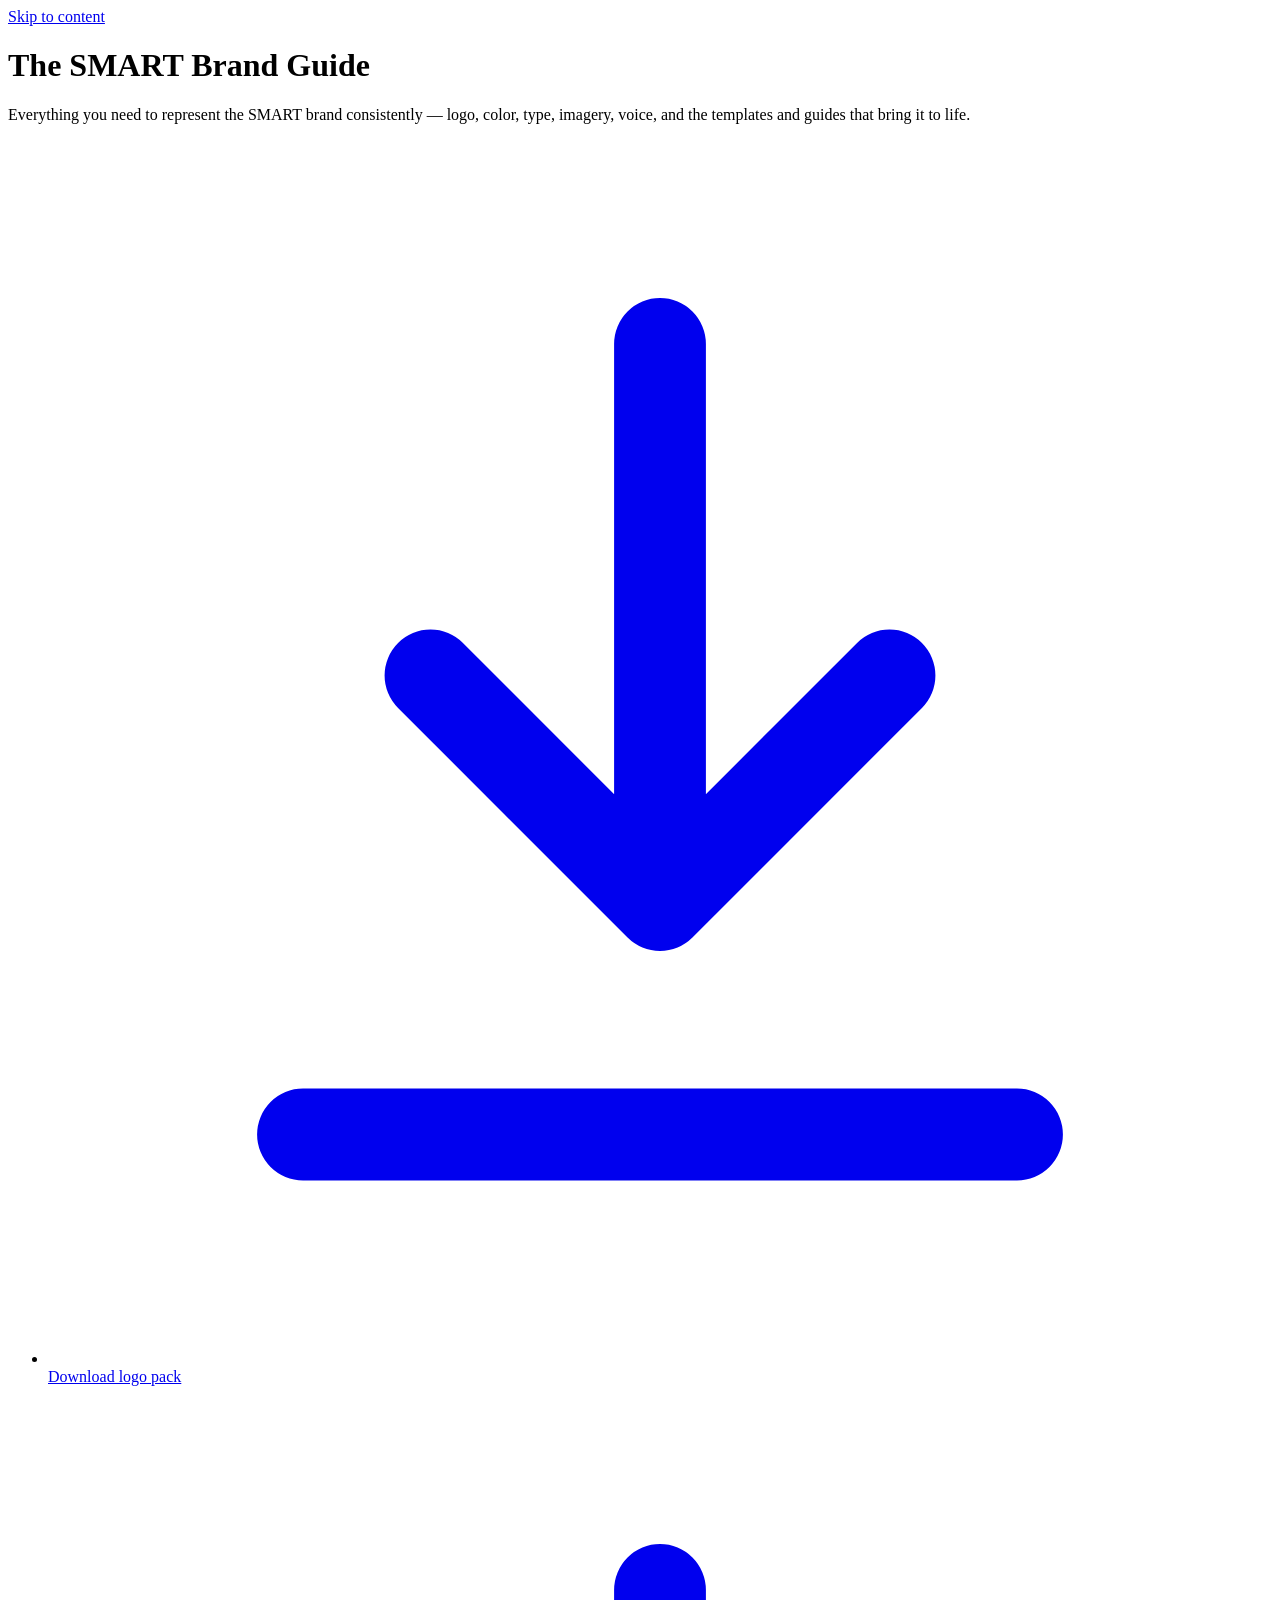
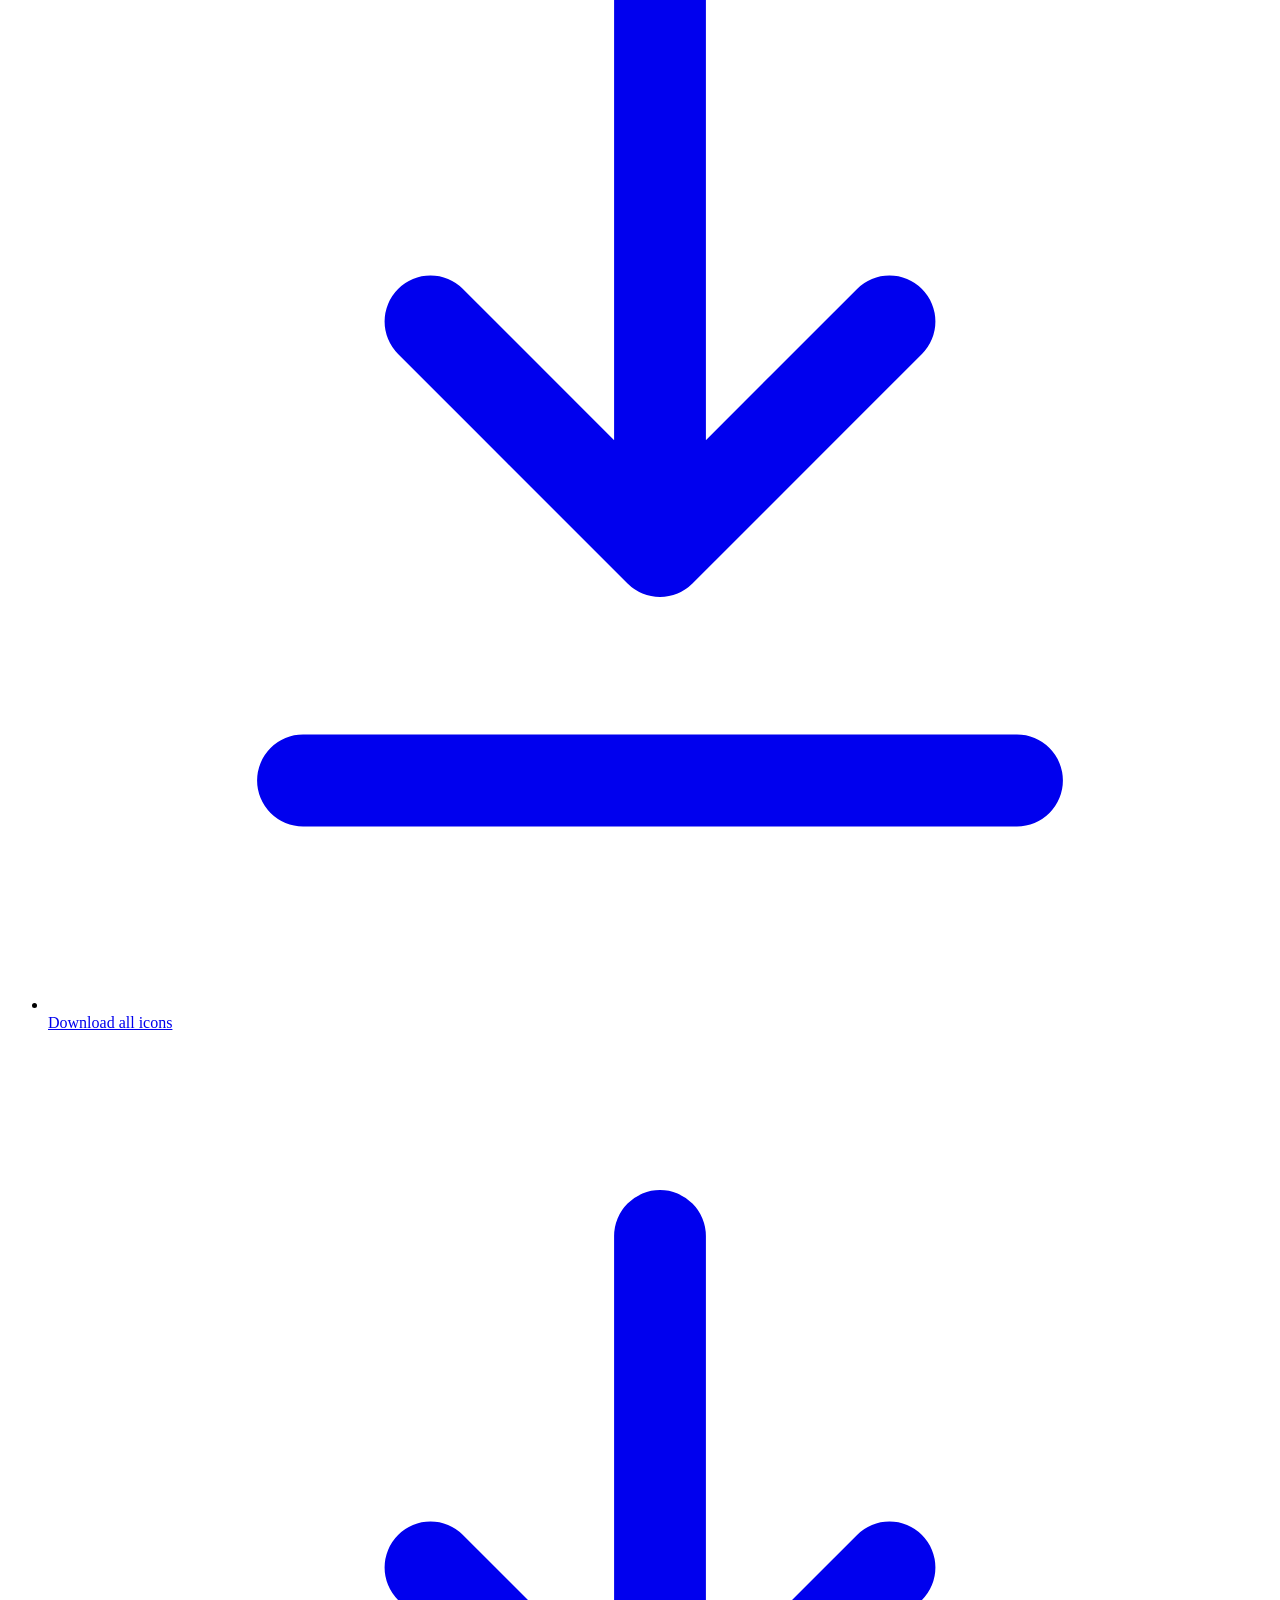
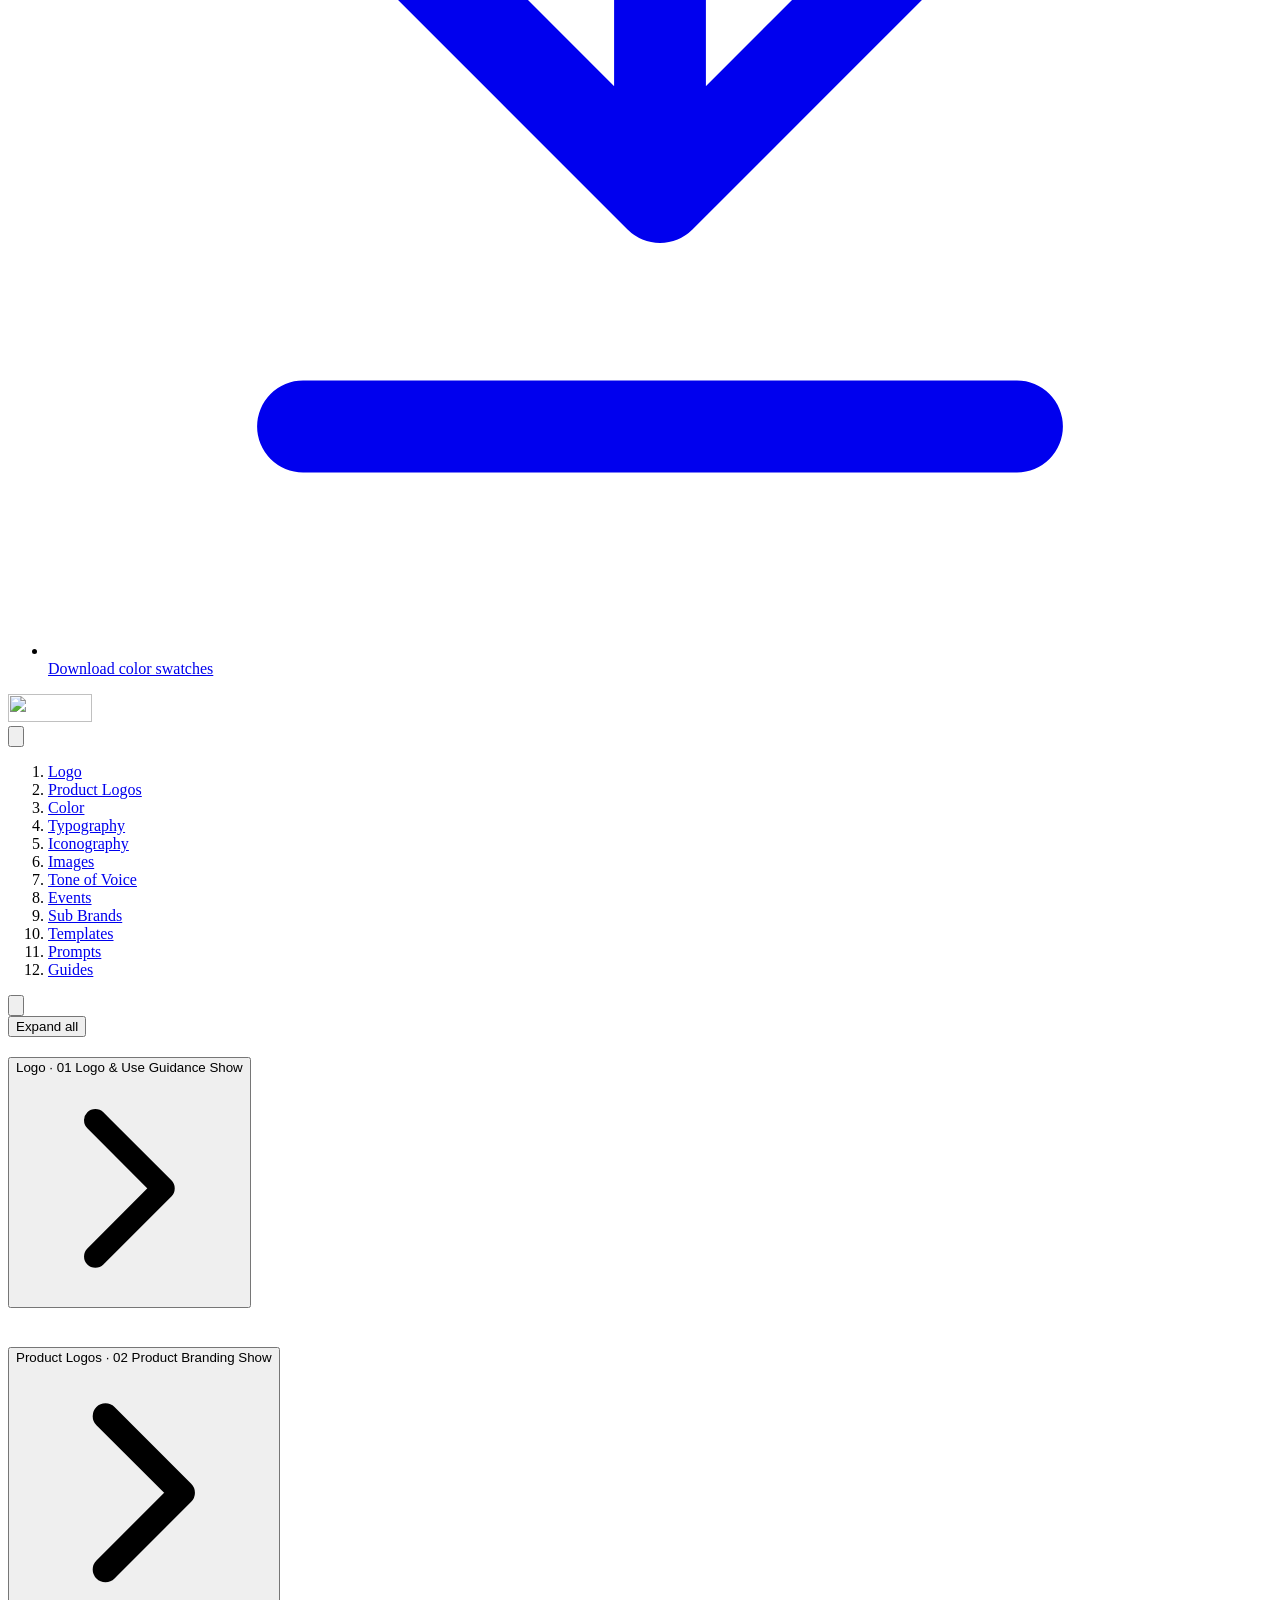
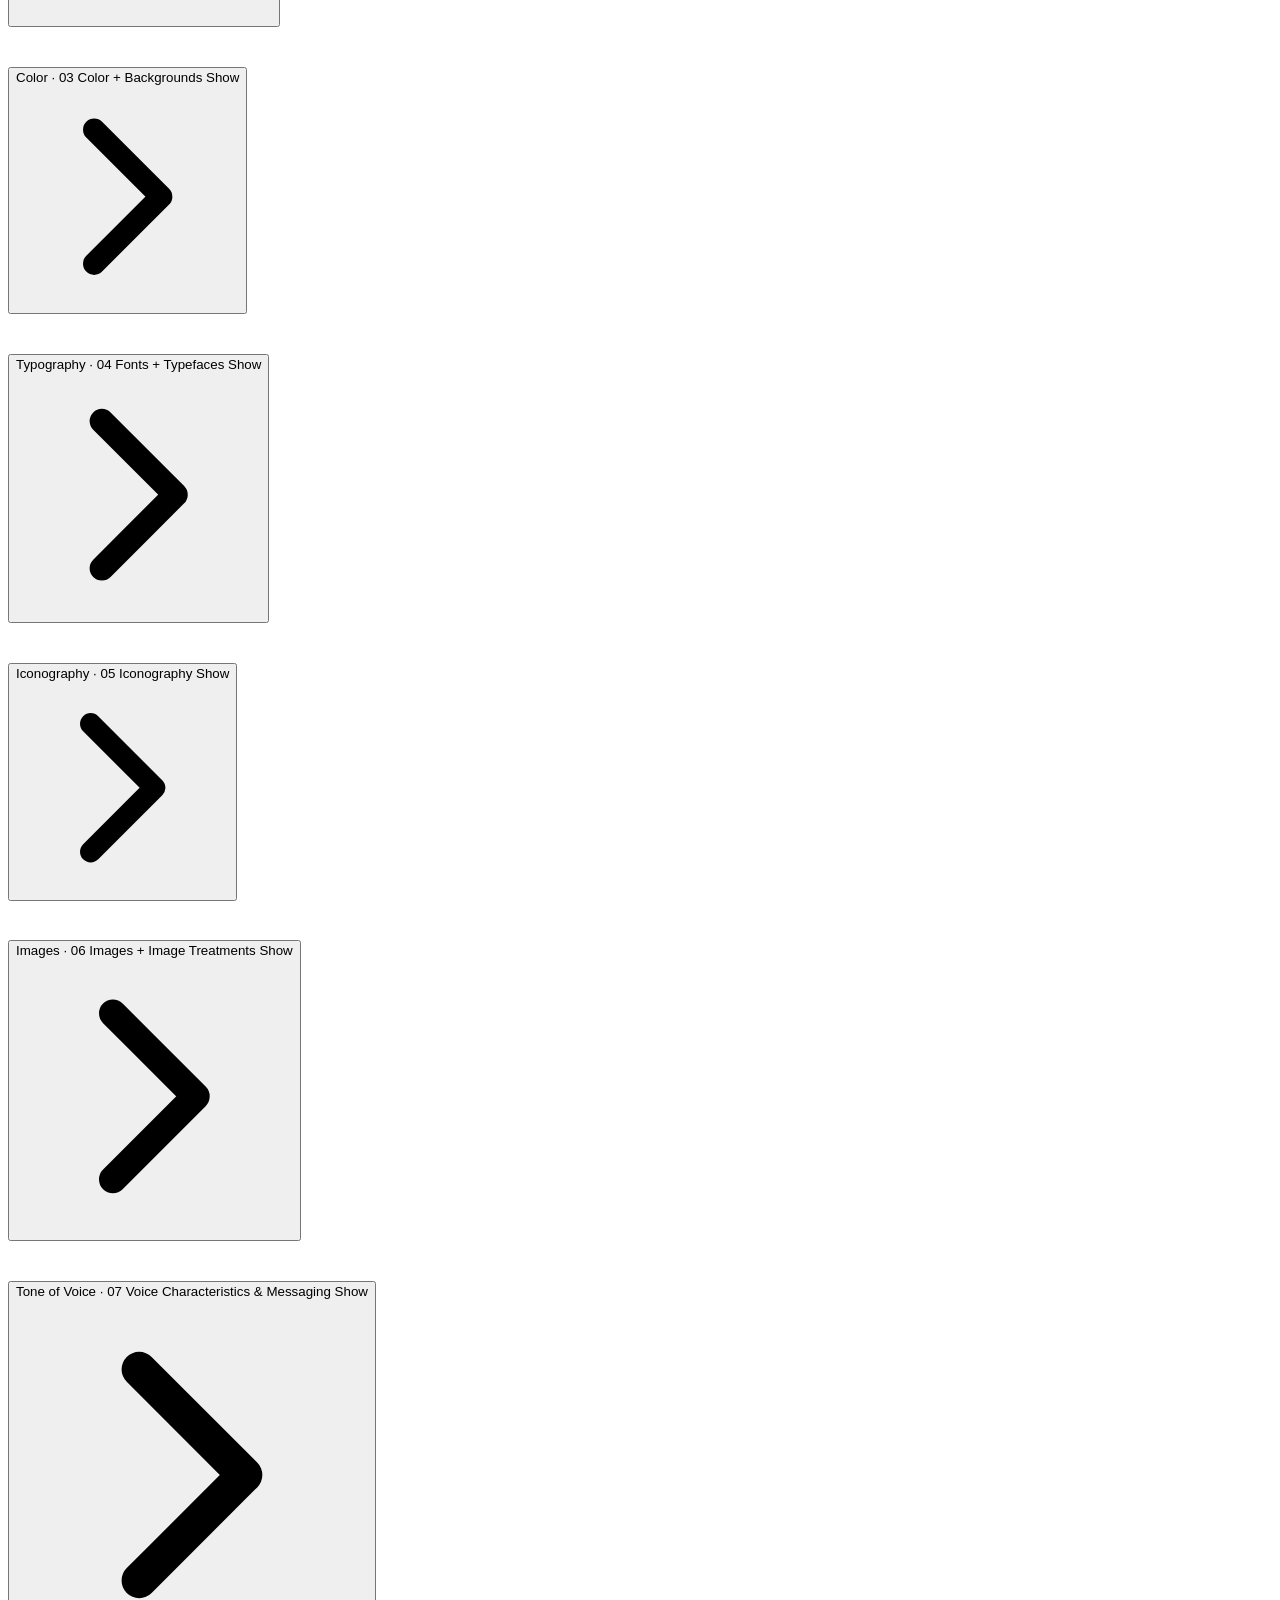
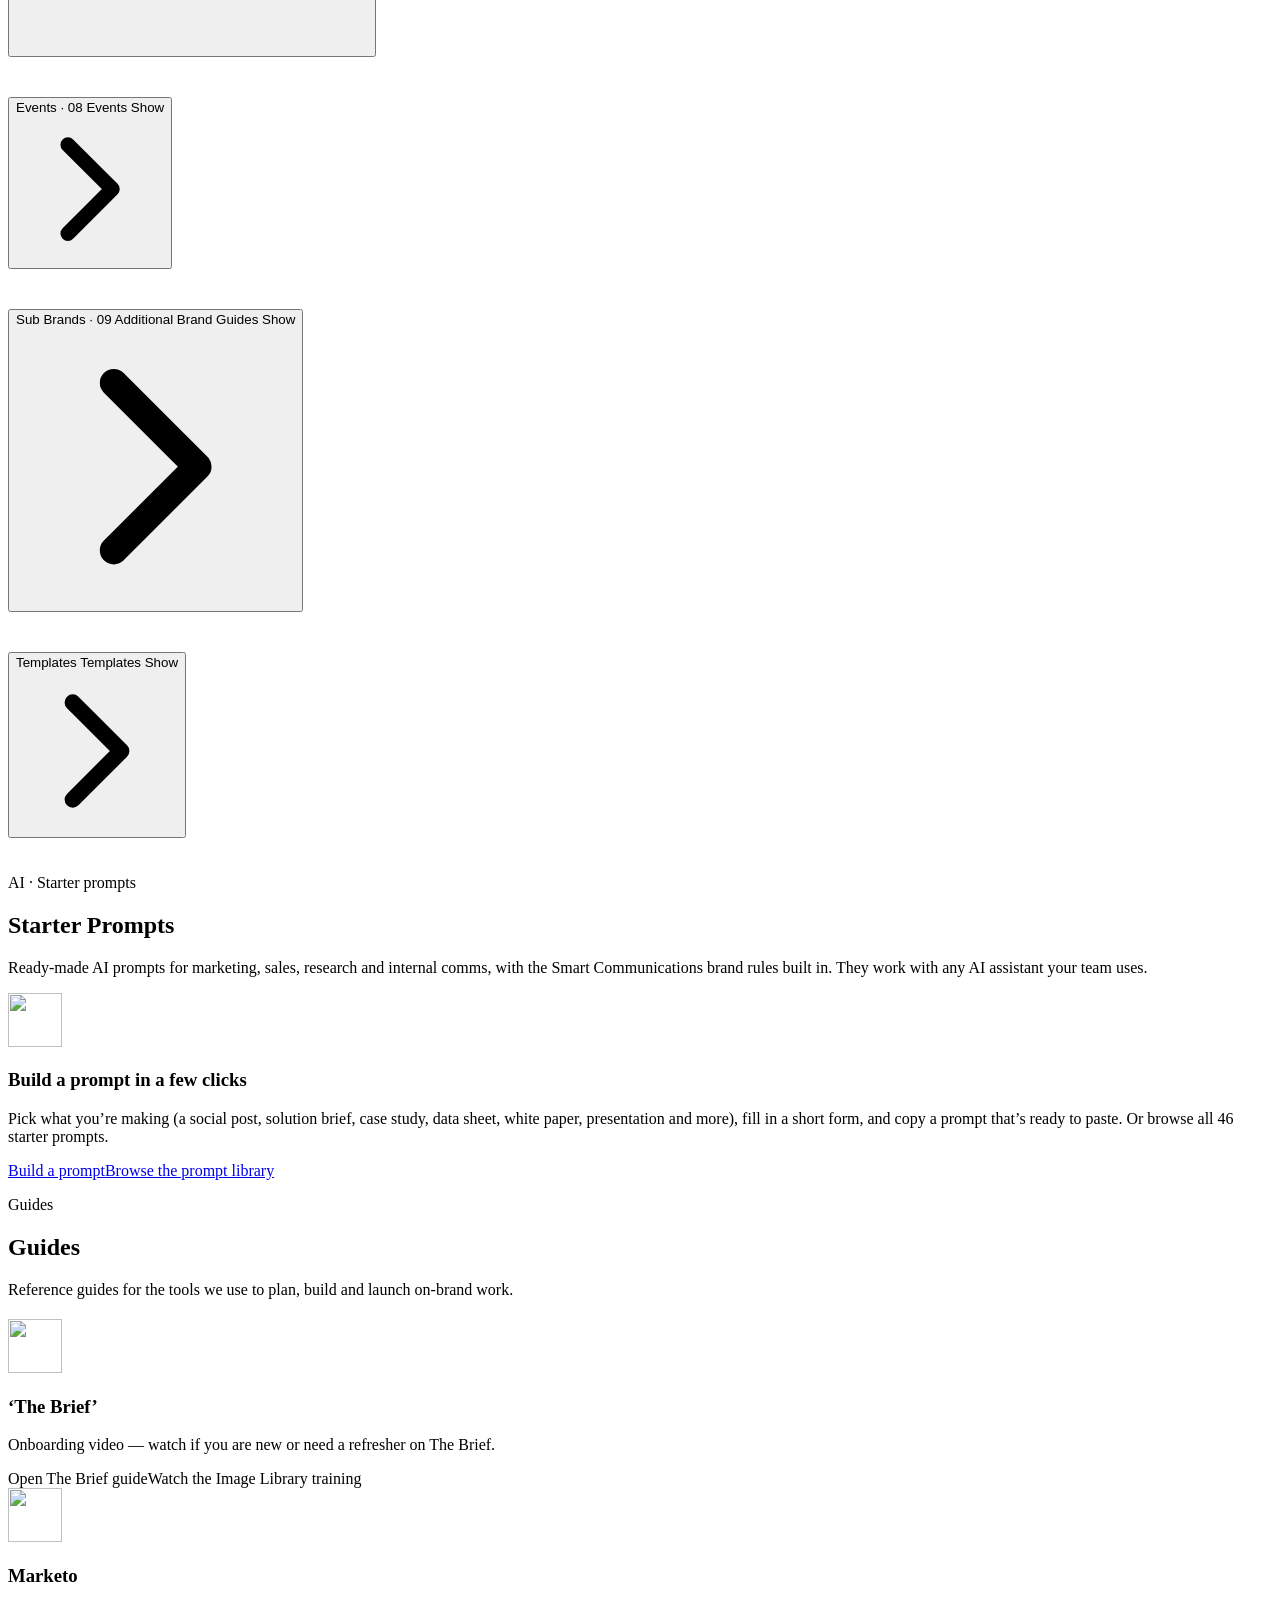
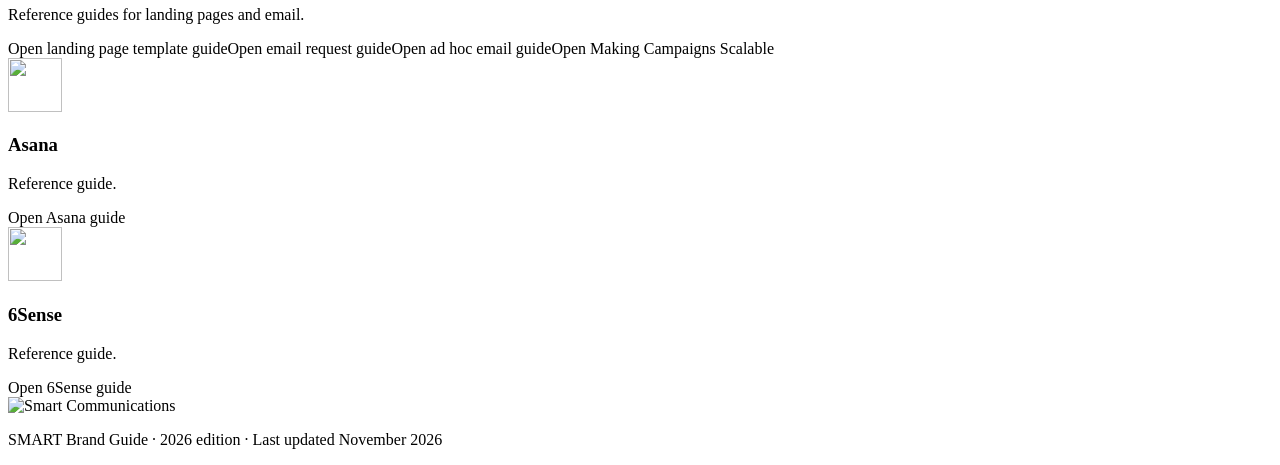
==== site/index.html @ fdd32f0d "Load Proxima Nova from Smart's own Adobe Fonts web project Co-Authored-By: Claude Opus 5.5 <noreply@" ====
<!doctype html>
<html lang="en">
<head>
  <meta charset="utf-8">
  <meta name="viewport" content="width=device-width, initial-scale=1">
  <title>SMART Brand Guide</title>
  <meta name="description" content="Everything you need to represent the Smart Communications brand consistently: logo, color, type, imagery, voice, templates and guides.">
  <meta name="theme-color" content="#0E2030">
  <!-- Review build: keep out of search engines until approved. Remove to go public. -->
  <meta name="robots" content="noindex, nofollow">
  <!-- Link previews (Teams, Slack, email). If the site moves domains, update og:image + og:url. -->
  <meta property="og:type" content="website">
  <meta property="og:title" content="The SMART Brand Guide">
  <meta property="og:description" content="Logo, color, type, icons, imagery, voice and templates for Smart Communications — with downloads.">
  <meta property="og:image" content="https://studiorendezvous.github.io/smart-communications-brand-guide/assets/og-image.jpg">
  <meta property="og:url" content="https://studiorendezvous.github.io/smart-communications-brand-guide/">
  <meta property="og:image:width" content="1200">
  <meta property="og:image:height" content="630">
  <meta name="twitter:card" content="summary_large_image">
  <link rel="icon" href="assets/favicon.svg" type="image/svg+xml">
  <link rel="preconnect" href="https://fonts.googleapis.com">
  <link rel="preconnect" href="https://fonts.gstatic.com" crossorigin>
  <link href="https://fonts.googleapis.com/css2?family=Roboto:wght@400;500;700&family=DM+Sans:wght@400;500;600;700&family=Poppins:wght@400;500;600;700&display=swap" rel="stylesheet">
  <link rel="stylesheet" href="https://use.typekit.net/wde7hle.css">
  <link rel="stylesheet" href="css/tokens.css?v=20261111c">
  <link rel="stylesheet" href="css/site.css?v=20261111c">
<script>
  /* BugHerd feedback sidebar, for client review rounds only. It loads from the review link (?review=1) and stays on
     for that browser tab; ?review=0 turns it off. The public guide never loads it. */
  (function () {
    var q = location.search, on = /[?&]review=1(&|$)/.test(q);
    try {
      if (/[?&]review=0(&|$)/.test(q)) sessionStorage.removeItem("sc-review");
      else if (on) sessionStorage.setItem("sc-review", "1");
      else on = sessionStorage.getItem("sc-review") === "1";
    } catch (e) {}
    if (!on) return;
    var s = document.createElement("script");
    s.src = "https://www.bugherd.com/sidebarv2.js?apikey=cea3ya2xyvtpb7q4kc8rtw";
    s.async = true;
    document.head.appendChild(s);
  })();
</script>
</head>
<body>
<a class="skip-link" href="#main">Skip to content</a>

<header class="hero">
  <h1>The SMART Brand Guide</h1>
  <p class="hero__lede">Everything you need to represent the SMART brand consistently — logo, color, type, imagery, voice, and the templates and guides that bring it to life.</p>
  <ul class="hero__quick" aria-label="Quick downloads">
    <li><a href="assets/downloads/SmartCommunications_Logo_Pack_RGB.zip" download><svg viewBox="0 0 24 24" aria-hidden="true"><path d="M12 4v11m0 0l-4.5-4.5M12 15l4.5-4.5M5 19.5h14" fill="none" stroke="currentColor" stroke-width="1.8" stroke-linecap="round" stroke-linejoin="round"/></svg>Download logo pack</a></li>
    <li><a href="assets/downloads/SmartCommunications_Icons_All.zip" download><svg viewBox="0 0 24 24" aria-hidden="true"><path d="M12 4v11m0 0l-4.5-4.5M12 15l4.5-4.5M5 19.5h14" fill="none" stroke="currentColor" stroke-width="1.8" stroke-linecap="round" stroke-linejoin="round"/></svg>Download all icons</a></li>
    <li><a href="assets/downloads/SmartCommunications_2026_Swatches.ase" download><svg viewBox="0 0 24 24" aria-hidden="true"><path d="M12 4v11m0 0l-4.5-4.5M12 15l4.5-4.5M5 19.5h14" fill="none" stroke="currentColor" stroke-width="1.8" stroke-linecap="round" stroke-linejoin="round"/></svg>Download color swatches</a></li>
  </ul>
</header>

<nav class="topnav" aria-label="Brand guide sections">
  <div class="topnav__inner">
    <a class="topnav__brand" href="#top-of-guide" aria-label="Back to top"><img src="assets/logos/company/SmartCommunications_Dark-Logo.svg" alt="" width="84" height="28"></a>
    <div class="topnav__scroll">
    <button type="button" class="topnav__more topnav__more--prev" tabindex="-1" aria-hidden="true"><svg viewBox="0 0 20 20" aria-hidden="true"><path d="M8 5l5 5-5 5" fill="none" stroke="currentColor" stroke-width="2.2" stroke-linecap="round" stroke-linejoin="round"/></svg></button>
    <ol>
      <li><a href="#logo"><span>Logo</span></a></li>
      <li><a href="#product-logos"><span>Product Logos</span></a></li>
      <li><a href="#color"><span>Color</span></a></li>
      <li><a href="#typography"><span>Typography</span></a></li>
      <li><a href="#iconography"><span>Iconography</span></a></li>
      <li><a href="#images"><span>Images</span></a></li>
      <li><a href="#voice"><span>Tone of Voice</span></a></li>
      <li><a href="#events"><span>Events</span></a></li>
      <li><a href="#sub-brands"><span>Sub Brands</span></a></li>
      <li><a href="#templates"><span>Templates</span></a></li>
      <li><a href="#prompts"><span>Prompts</span></a></li>
      <li><a href="#guides"><span>Guides</span></a></li>
    </ol>
    <button type="button" class="topnav__more topnav__more--next" tabindex="-1" aria-hidden="true"><svg viewBox="0 0 20 20" aria-hidden="true"><path d="M8 5l5 5-5 5" fill="none" stroke="currentColor" stroke-width="2.2" stroke-linecap="round" stroke-linejoin="round"/></svg></button>
    </div>
    <div class="topnav__tools"><button type="button" class="link-btn" id="toggle-all">Expand all</button></div>
  </div>
</nav>

<main id="main" tabindex="-1">
<span id="top-of-guide"></span>

<!-- ======================================================================= LOGO · 01 -->
<div class="band band--first">
  <section class="section" aria-labelledby="logo-title">
    <div class="section__card" id="logo">
      <h2 class="section__head">
        <button type="button" class="section__toggle" data-toggle="section" aria-expanded="false" aria-controls="logo-panel">
          <span class="eyebrow" aria-hidden="true">Logo · 01</span>
          <span class="section__title" id="logo-title">Logo &amp; Use Guidance</span>
          <span class="section__state" aria-hidden="true"><span data-state>Show</span><svg class="chev" viewBox="0 0 20 20"><path d="M7 4l6 6-6 6" fill="none" stroke="currentColor" stroke-width="2" stroke-linecap="round" stroke-linejoin="round"/></svg></span>
        </button>
      </h2>
      <div class="section__body" id="logo-panel" hidden="until-found">
        <p class="lede">The SMART wordmark pairs the name with the forward chevron mark. Always give it room to breathe and use the correct version for the background.</p>

        <div class="grid grid--2">
          <div class="logo-box">
          <figure class="clearspace" aria-label="Dark logo on a light background, with clear space equal to the chevron height on every side">
            <div class="clearspace__frame">
              <img class="clearspace__logo" src="assets/logos/company/SmartCommunications_Dark-Logo.svg" alt="Smart Communications logo, dark version" width="240" height="81">
              <img class="clearspace__mark clearspace__mark--tl" src="assets/clearspace/chev-light-tl.svg" alt="">
              <img class="clearspace__mark clearspace__mark--tr" src="assets/clearspace/chev-light-tr.svg" alt="">
              <img class="clearspace__mark clearspace__mark--bl" src="assets/clearspace/chev-light-bl.svg" alt="">
              <img class="clearspace__mark clearspace__mark--br" src="assets/clearspace/chev-light-br.svg" alt="">
            </div>
            <span class="clearspace__label clearspace__label--t" aria-hidden="true">CLEAR SPACE</span>
            <span class="clearspace__label clearspace__label--b" aria-hidden="true">CLEAR SPACE</span>
          </figure>
            <div class="logo-box__meta">
              <div><h4>Company logo · Dark</h4><p>Dark wordmark + chevron. Use on white and light backgrounds.</p></div>
              <div class="dl-rows-print"><div class="dl-row-print"><span>CMYK</span><a class="btn btn--sm" href="assets/print-logos/company/SmartCommunications_Logo_Dark_CMYK.eps" download>Download EPS</a></div><div class="dl-row-print"><span>RGB</span><a class="btn btn--sm" href="assets/logos/company/SmartCommunications_Dark-Logo.svg" download="SmartCommunications_Logo_Dark.svg">Download SVG</a><a class="btn btn--sm" href="assets/png-logos/company/SmartCommunications_Logo_Dark.png" download>Download PNG</a><a class="btn btn--sm" href="assets/print-logos/company/SmartCommunications_Logo_Dark_RGB.eps" download>Download EPS</a></div></div>
            </div>
          </div>
          <div class="logo-box logo-box--dark">
          <figure class="clearspace clearspace--dark" aria-label="White logo on a dark background, with clear space equal to the chevron height on every side">
            <div class="clearspace__frame">
              <img class="clearspace__logo" src="assets/logos/company/SmartCommunications_RGB_White_Logo.svg" alt="Smart Communications logo, white version" width="240" height="81">
              <img class="clearspace__mark clearspace__mark--tl" src="assets/clearspace/chev-dark-tl.svg" alt="">
              <img class="clearspace__mark clearspace__mark--tr" src="assets/clearspace/chev-dark-tr.svg" alt="">
              <img class="clearspace__mark clearspace__mark--bl" src="assets/clearspace/chev-dark-bl.svg" alt="">
              <img class="clearspace__mark clearspace__mark--br" src="assets/clearspace/chev-dark-br.svg" alt="">
            </div>
            <span class="clearspace__label clearspace__label--t" aria-hidden="true">CLEAR SPACE</span>
            <span class="clearspace__label clearspace__label--b" aria-hidden="true">CLEAR SPACE</span>
          </figure>
            <div class="logo-box__meta">
              <div><h4>Company logo · White</h4><p>Reversed. Use on navy, dark fields and photography.</p></div>
              <div class="dl-rows-print"><div class="dl-row-print"><span>CMYK</span><a class="btn btn--sm" href="assets/print-logos/company/SmartCommunications_Logo_White_CMYK.eps" download>Download EPS</a></div><div class="dl-row-print"><span>RGB</span><a class="btn btn--sm" href="assets/logos/company/SmartCommunications_RGB_White_Logo.svg" download="SmartCommunications_Logo_White.svg">Download SVG</a><a class="btn btn--sm" href="assets/png-logos/company/SmartCommunications_Logo_White.png" download>Download PNG</a><a class="btn btn--sm" href="assets/print-logos/company/SmartCommunications_Logo_White_RGB.eps" download>Download EPS</a></div></div>
            </div>
          </div>
        </div>

        <div class="dodont">
          <div class="do">
            <h3><svg viewBox="0 0 20 20" aria-hidden="true"><circle cx="10" cy="10" r="9" fill="currentColor"/><path d="M6 10.5l2.5 2.5L14 7.5" fill="none" stroke="#fff" stroke-width="2" stroke-linecap="round" stroke-linejoin="round"/></svg>Do</h3>
            <ul class="bullets">
              <li>Keep clear space equal to the chevron height.</li>
              <li>Use the dark logo on light backgrounds and the white logo on dark or photographic backgrounds.</li>
              <li>Use approved logo files (vector formats like SVG or EPS when possible) rather than screenshots or low-res copies.</li>
              <li>Maintain clear space and padding around the logo as specified in these guidelines.</li>
              <li>Scale proportionally, keeping the aspect ratio locked.</li>
              <li>Ensure sufficient contrast between the logo and its background.</li>
              <li>Place on clean, uncluttered backgrounds where possible.</li>
              <li>Follow minimum size requirements (25 mm wide in print / 50 px wide digitally) so details remain legible.</li>
            </ul>
          </div>
          <div class="dont">
            <h3><svg viewBox="0 0 20 20" aria-hidden="true"><circle cx="10" cy="10" r="9" fill="currentColor"/><path d="M7 7l6 6M13 7l-6 6" fill="none" stroke="#fff" stroke-width="2" stroke-linecap="round"/></svg>Don’t</h3>
            <ul class="bullets">
              <li>Stretch, squash, or distort the logo.</li>
              <li>Change the logo’s colors outside of approved variations.</li>
              <li>Rotate or skew the logo.</li>
              <li>Add effects like shadows, outlines, gradients, or glows.</li>
              <li>Place the logo on busy or low-contrast backgrounds.</li>
              <li>Recreate the logo using a different font or redraw it.</li>
              <li>Crop or overlap the logo with other elements.</li>
              <li>Use outdated or unapproved versions of the logo (yellow).</li>
              <li>Change the spacing between the word and the chevron.</li>
            </ul>
          </div>
        </div>

        <div class="card logo-update">
          <h4>Updates 2026</h4>
          <p>In an effort to simplify our brand and create more consistent visuals, we’re moving away from using the triple- and dual-color logos. Please replace any instances of the yellow logo. The new logo style is a monochrome dark or white.</p>
        </div>
        <div class="logo-pack">
          <div class="row"><a class="btn" href="assets/downloads/SmartCommunications_Logo_Pack_CMYK.zip" download>Download CMYK logo pack (.zip, 12 MB)</a><a class="btn" href="assets/downloads/SmartCommunications_Logo_Pack_RGB.zip" download>Download RGB logo pack (.zip, 2 MB)</a></div>
          <p>Company and all five product logos. CMYK: EPS for print. RGB: SVG for design tools, 2000 px transparent PNG for PowerPoint and Word, and EPS.</p>
        </div>
      </div>
    </div>
  </section>
</div>

<!-- ======================================================================= PRODUCT LOGOS · 02 -->
<div class="band">
  <section class="section" aria-labelledby="product-logos-title">
    <div class="section__card" id="product-logos">
      <h2 class="section__head">
        <button type="button" class="section__toggle" data-toggle="section" aria-expanded="false" aria-controls="product-logos-panel">
          <span class="eyebrow" aria-hidden="true">Product Logos · 02</span>
          <span class="section__title" id="product-logos-title">Product Branding</span>
          <span class="section__state" aria-hidden="true"><span data-state>Show</span><svg class="chev" viewBox="0 0 20 20"><path d="M7 4l6 6-6 6" fill="none" stroke="currentColor" stroke-width="2" stroke-linecap="round" stroke-linejoin="round"/></svg></span>
        </button>
      </h2>
      <div class="section__body" id="product-logos-panel" hidden="until-found">
        <p class="lede">We have recently updated the product logos in line with a scalable approach to building out our product family. Please refrain from using prior versions with bright colors, such as yellow, teal, blue, green and red.<br><br><strong>The new product branding logos are monotone.</strong></p>

        <div class="product-panel">
        <article class="product" aria-labelledby="p-iq">
          <div class="product__logos">
            <div class="on-light"><img src="assets/logos/products/smartiq/SmartIQ_Secondary_Black.svg" alt="SmartIQ logo, dark" width="219" height="37"></div>
            <div class="on-dark"><img src="assets/logos/products/smartiq/SmartIQ_Secondary_White.svg" alt="SmartIQ logo, white" width="219" height="37"></div>
          </div>
          <div>
            <h3 id="p-iq">SmartIQ™ — Copy-based rules</h3>
            <ul class="bullets bullets--tight">
              <li>When writing about SmartIQ, the “S” and “IQ” are always capitalized and there is no space between “Smart” and “IQ”.</li>
              <li>Incorrect: Smartiq or Smart IQ.</li>
              <li>The trademark symbol (™) is only used in the first instance.</li>
              <li>SmartIQ should never be abbreviated (e.g. SIQ).</li>
            </ul>
          </div>
          <div class="actions">
            <a class="btn btn--sm" href="assets/logos/products/smartiq/SmartIQ_Secondary_Black.svg" download="SmartIQ_Dark.svg">Download SmartIQ dark SVG</a>
            <a class="btn btn--sm btn--ghost" href="assets/png-logos/products/SmartIQ_Dark.png" download>Download SmartIQ dark PNG</a>
            <a class="btn btn--sm" href="assets/logos/products/smartiq/SmartIQ_Secondary_White.svg" download="SmartIQ_White.svg">Download SmartIQ white SVG</a>
            <a class="btn btn--sm btn--ghost" href="assets/png-logos/products/SmartIQ_White.png" download>Download SmartIQ white PNG</a>
          </div>
        </article>

        <article class="product" aria-labelledby="p-comm">
          <div class="product__logos">
            <div class="on-light"><img src="assets/logos/products/smartcomm/SmartComm_Secondary_Black.svg" alt="SmartCOMM logo, dark" width="219" height="25"></div>
            <div class="on-dark"><img src="assets/logos/products/smartcomm/SmartComm_Secondary_White.svg" alt="SmartCOMM logo, white" width="219" height="25"></div>
          </div>
          <div>
            <h3 id="p-comm">SmartCOMM™ — Copy-based rules</h3>
            <ul class="bullets bullets--tight">
              <li>When writing about SmartCOMM, the “S” and “COMM” are always capitalized and there is no space between “Smart” and “COMM”.</li>
              <li>Incorrect: Smartcomm or Smart COMM.</li>
              <li>The trademark symbol (™) is only used in the first instance.</li>
              <li>SmartCOMM should never be abbreviated (e.g. SCOMM).</li>
            </ul>
          </div>
          <div class="actions">
            <a class="btn btn--sm" href="assets/logos/products/smartcomm/SmartComm_Secondary_Black.svg" download="SmartCOMM_Dark.svg">Download SmartCOMM dark SVG</a>
            <a class="btn btn--sm btn--ghost" href="assets/png-logos/products/SmartCOMM_Dark.png" download>Download SmartCOMM dark PNG</a>
            <a class="btn btn--sm" href="assets/logos/products/smartcomm/SmartComm_Secondary_White.svg" download="SmartCOMM_White.svg">Download SmartCOMM white SVG</a>
            <a class="btn btn--sm btn--ghost" href="assets/png-logos/products/SmartCOMM_White.png" download>Download SmartCOMM white PNG</a>
          </div>
        </article>

        <article class="product" aria-labelledby="p-path">
          <div class="product__logos">
            <div class="on-light"><img src="assets/logos/products/smartpath/SmartPATH_Secondary_Black.svg" alt="SmartPATH logo, dark" width="219" height="26"></div>
            <div class="on-dark"><img src="assets/logos/products/smartpath/SmartPATH_Secondary_White.svg" alt="SmartPATH logo, white" width="219" height="26"></div>
          </div>
          <div>
            <h3 id="p-path">SmartPATH™ — Copy-based rules</h3>
            <ul class="bullets bullets--tight">
              <li>When writing about SmartPATH, the “S” and “PATH” are always capitalized and there is no space between “Smart” and “PATH”.</li>
              <li>Incorrect: Smartpath or Smart PATH.</li>
              <li>The trademark symbol (™) is only used in the first instance.</li>
              <li>SmartPATH should never be abbreviated (e.g. SPATH).</li>
            </ul>
          </div>
          <div class="actions">
            <a class="btn btn--sm" href="assets/logos/products/smartpath/SmartPATH_Secondary_Black.svg" download="SmartPATH_Dark.svg">Download SmartPATH dark SVG</a>
            <a class="btn btn--sm btn--ghost" href="assets/png-logos/products/SmartPATH_Dark.png" download>Download SmartPATH dark PNG</a>
            <a class="btn btn--sm" href="assets/logos/products/smartpath/SmartPATH_Secondary_White.svg" download="SmartPATH_White.svg">Download SmartPATH white SVG</a>
            <a class="btn btn--sm btn--ghost" href="assets/png-logos/products/SmartPATH_White.png" download>Download SmartPATH white PNG</a>
          </div>
        </article>

        <article class="product" aria-labelledby="p-hub">
          <div class="product__logos">
            <div class="on-light"><img src="assets/logos/products/smarthub/SmartHUB_Secondary_Black.svg" alt="SmartHUB logo, dark" width="219" height="31"></div>
            <div class="on-dark"><img src="assets/logos/products/smarthub/SmartHUB_Secondary_White.svg" alt="SmartHUB logo, white" width="219" height="31"></div>
          </div>
          <div>
            <h3 id="p-hub">SmartHUB™ — Copy-based rules</h3>
            <ul class="bullets bullets--tight">
              <li>When writing about SmartHUB, the “S” and “HUB” are always capitalized and there is no space between “Smart” and “HUB”.</li>
              <li>Incorrect: Smarthub or Smart HUB.</li>
              <li>The trademark symbol (™) is only used in the first instance.</li>
              <li>SmartHUB should never be abbreviated (e.g. SHUB).</li>
            </ul>
          </div>
          <div class="actions">
            <a class="btn btn--sm" href="assets/logos/products/smarthub/SmartHUB_Secondary_Black.svg" download="SmartHUB_Dark.svg">Download SmartHUB dark SVG</a>
            <a class="btn btn--sm btn--ghost" href="assets/png-logos/products/SmartHUB_Dark.png" download>Download SmartHUB dark PNG</a>
            <a class="btn btn--sm" href="assets/logos/products/smarthub/SmartHUB_Secondary_White.svg" download="SmartHUB_White.svg">Download SmartHUB white SVG</a>
            <a class="btn btn--sm btn--ghost" href="assets/png-logos/products/SmartHUB_White.png" download>Download SmartHUB white PNG</a>
          </div>
        </article>

        <article class="product" aria-labelledby="p-dx">
          <div class="product__logos">
            <div class="on-light"><img src="assets/logos/products/smartdx/SmartDX_Secondary_Black.svg" alt="SmartDX logo, dark" width="215" height="33"></div>
            <div class="on-dark"><img src="assets/logos/products/smartdx/SmartDX_Secondary_White.svg" alt="SmartDX logo, white" width="215" height="33"></div>
          </div>
          <div>
            <h3 id="p-dx">SmartDX™ — Copy-based rules</h3>
            <ul class="bullets bullets--tight">
              <li>When writing about SmartDX, the “S” and “DX” are always capitalized and there is no space between “Smart” and “DX”.</li>
              <li>Incorrect: Smartdx or Smart DX.</li>
              <li>The trademark symbol (™) is only used in the first instance.</li>
              <li>SmartDX should never be abbreviated (e.g. SDX).</li>
            </ul>
          </div>
          <div class="actions">
            <a class="btn btn--sm" href="assets/logos/products/smartdx/SmartDX_Secondary_Black.svg" download="SmartDX_Dark.svg">Download SmartDX dark SVG</a>
            <a class="btn btn--sm btn--ghost" href="assets/png-logos/products/SmartDX_Dark.png" download>Download SmartDX dark PNG</a>
            <a class="btn btn--sm" href="assets/logos/products/smartdx/SmartDX_Secondary_White.svg" download="SmartDX_White.svg">Download SmartDX white SVG</a>
            <a class="btn btn--sm btn--ghost" href="assets/png-logos/products/SmartDX_White.png" download>Download SmartDX white PNG</a>
          </div>
        </article>
        </div>

        <div class="grid">
          <div class="card">
            <h3>Names at a glance</h3>
            <div class="table-scroll" tabindex="0" role="region" aria-label="Product names table">
              <table class="names">
                <thead><tr><th scope="col">Write</th><th scope="col">What it is</th><th scope="col">Never</th></tr></thead>
                <tbody>
                  <tr><td>Smart Communications™</td><td>Company / parent</td><td class="never">Smart Communication, SmartCommunications, Smartcomms, SmartComms, Smart Comms</td></tr>
                  <tr><td>SmartCOMM™</td><td>Customer Communications Management</td><td class="never">Smartcomm, SmartComm, Smart COMM, SCOMM</td></tr>
                  <tr><td>SmartIQ™</td><td>Forms / data collection</td><td class="never">Smartiq, Smart IQ, SIQ</td></tr>
                  <tr><td>SmartPATH™</td><td>Omnichannel Conversation Orchestration</td><td class="never">Smartpath, Smart PATH, SPATH</td></tr>
                  <tr><td>SmartHUB™</td><td>Communication archive and access</td><td class="never">Smarthub, Smart HUB, SHUB</td></tr>
                  <tr><td>SmartDX™</td><td>Trade documentation and management</td><td class="never">Smartdx, SmartDx, Smart DX, SDX</td></tr>
                </tbody>
              </table>
            </div>
          </div>
        </div>
      </div>
    </div>
  </section>
</div>

<!-- ======================================================================= COLOR · 03 -->
<div class="band">
  <section class="section" aria-labelledby="color-title">
    <div class="section__card" id="color">
      <h2 class="section__head">
        <button type="button" class="section__toggle" data-toggle="section" aria-expanded="false" aria-controls="color-panel">
          <span class="eyebrow" aria-hidden="true">Color · 03</span>
          <span class="section__title" id="color-title">Color + Backgrounds</span>
          <span class="section__state" aria-hidden="true"><span data-state>Show</span><svg class="chev" viewBox="0 0 20 20"><path d="M7 4l6 6-6 6" fill="none" stroke="currentColor" stroke-width="2" stroke-linecap="round" stroke-linejoin="round"/></svg></span>
        </button>
      </h2>
      <div class="section__body" id="color-panel" hidden="until-found">
        <p class="lede">The SMART palette contains six color families, grouped into Accent Colors for accents and interactive elements, and Background Colors for fields, panels and page backgrounds. Each family includes a default color with two darker and two lighter variations. Use HEX and RGB values for digital work, and confirm CMYK values with your printer before production. <strong>Hover over any swatch to see its values, and click to copy the HEX code.</strong></p>

        <div class="card" id="palette"></div>

        <div class="card card--soft downloads-row">
          <div>
            <h3>Color files</h3>
            <p>The same color values for all your tools, in one place.</p>
          </div>
          <div class="row">
            <a class="btn btn--sm" href="assets/downloads/SmartCommunications_2026_Swatches.ase" download>Download Adobe swatches (.ase)</a>
            <a class="btn btn--sm btn--ghost" href="assets/downloads/SmartCommunications_2026_Tokens.css" download>Download CSS tokens</a>
            <a class="btn btn--sm btn--ghost" href="assets/downloads/SmartCommunications_2026_Colors.json" download>Download JSON tokens</a>
          </div>
        </div>

        <div>
          <div class="subpanel">
            <h3><button type="button" class="subpanel__toggle" data-toggle="sub" aria-expanded="false" aria-controls="sp-proportions">Color Proportions <span class="dot" aria-hidden="true">
              <svg viewBox="0 0 20 20"><path d="M7 4l6 6-6 6" fill="none" stroke="currentColor" stroke-width="2.4" stroke-linecap="round" stroke-linejoin="round"/></svg></span></button></h3>
            <div class="subpanel__body" id="sp-proportions" hidden="until-found">
              <p>Use these proportions as a guide to balancing color within a layout. Reserve Indigo Purple for occasional accents — do not use it as the dominant color or to signal AI.</p>
              <div class="proportions" id="proportions" role="img" aria-label="Color proportions: Industry Blue Darker 30%, Hawkes Blue Light 15%, Maya Blue Lighter 15%, Dodger Blue 10%, Dodger Blue Lighter 10%, Indigo Purple 8%, UI Blue 4%."></div>
            </div>
          </div>
          <div class="subpanel">
            <h3><button type="button" class="subpanel__toggle" data-toggle="sub" aria-expanded="false" aria-controls="sp-gradients">Background gradients <span class="dot" aria-hidden="true">
              <svg viewBox="0 0 20 20"><path d="M7 4l6 6-6 6" fill="none" stroke="currentColor" stroke-width="2.4" stroke-linecap="round" stroke-linejoin="round"/></svg></span></button></h3>
            <div class="subpanel__body" id="sp-gradients" hidden="until-found">
              <p>Use gradients to add depth to backgrounds and draw attention to selected content, such as side panels, speaker bands and highlighted cards. Keep text legible and use accents selectively so they support the layout’s hierarchy.</p>
              <div class="grad-bars">
                <div class="grad-bar" style="background:linear-gradient(90deg,#326EEF,#0E2030)"><span>UI Blue #326EEF → #0E2030</span></div>
                <div class="grad-bar" style="background:linear-gradient(90deg,#0094FF,#0E2030)"><span>Dodger Blue #0094FF → #0E2030</span></div>
                <div class="grad-bar" style="background:linear-gradient(90deg,rgba(171,220,255,.75),rgba(171,220,255,.1))"><span>Light · Dodger Lighter #ABDCFF, 75% → 10%</span></div>
                <div class="grad-glows">
                  <div class="grad-glow" style="background:radial-gradient(60% 150% at 50% 0%,#fff 7%,#0094FF 44%,#0062A8 72%,#03102C 100%)"><span>White → Dodger Blue #0094FF → Dodger Dark #0062A8 → Industry Darker #03102C</span></div>
                  <div class="grad-glow" style="background:radial-gradient(60% 150% at 50% 0%,#fff 7%,#9963FD 44%,#38009F 72%,#03102C 100%)"><span>White → Indigo #9963FD → Indigo Darker #38009F → Industry Darker #03102C</span></div>
                </div>
              </div>
            </div>
          </div>
          <div class="subpanel">
            <h3><button type="button" class="subpanel__toggle" data-toggle="sub" aria-expanded="false" aria-controls="sp-glass">Glassmorphic styles <span class="dot" aria-hidden="true">
              <svg viewBox="0 0 20 20"><path d="M7 4l6 6-6 6" fill="none" stroke="currentColor" stroke-width="2.4" stroke-linecap="round" stroke-linejoin="round"/></svg></span></button></h3>
            <div class="subpanel__body" id="sp-glass" hidden="until-found">
              <p>Use glassmorphic styles selectively to group content or highlight key information in digital layouts. Place translucent, rounded cards over photography or gradients, keeping the background simple and text legible.</p>
              <p>Use Glass (#EAF2FF) with a linear gradient fill at 45%–20% opacity and a 3 px gradient stroke at 100%–0% opacity. Add background blur and, where needed, a subtle drop shadow. Keep text and icons fully opaque, and avoid stacking glass effects.</p>
              <div class="grid grid--2">
                <div class="glass-stage glass-stage--dark">
                  <div class="glass"><h4>Glass Fill</h4><p>#EAF2FF · linear gradient · 45% → 20%</p></div>
                  <div class="glass glass--stroke"><h4>Glass Stroke</h4><p>#EAF2FF · linear gradient · 100% → 0% · 3 px</p></div>
                </div>
                <div class="glass-stage glass-stage--light">
                  <div class="glass"><h4>Glass Effect</h4><p>Gradient fill 45% White – 20% White + 3 px stroke · background blur 12</p></div>
                  <div class="glass glass--shadow"><h4>Glass Drop Shadow</h4><p>Gradient fill 45% White – 20% White + 3 px stroke · blur 12 · drop shadow 12</p></div>
                </div>
              </div>
            </div>
          </div>
          <div class="subpanel">
            <h3><button type="button" class="subpanel__toggle" data-toggle="sub" aria-expanded="false" aria-controls="sp-contrast">Accessible pairings <span class="dot" aria-hidden="true">
              <svg viewBox="0 0 20 20"><path d="M7 4l6 6-6 6" fill="none" stroke="currentColor" stroke-width="2.4" stroke-linecap="round" stroke-linejoin="round"/></svg></span></button></h3>
            <div class="subpanel__body" id="sp-contrast" hidden="until-found">
              <p>WCAG 2.2 contrast for common text and background pairs. Body text needs 4.5 : 1; large text (24 px, or 19 px bold) needs 3 : 1.</p>
              <div class="table-scroll" tabindex="0" role="region" aria-label="Contrast pairings table">
                <table class="contrast">
                  <thead><tr><th scope="col">Pair</th><th scope="col">Ratio</th><th scope="col">Use for</th></tr></thead>
                  <tbody id="contrast-rows"></tbody>
                </table>
              </div>
            </div>
          </div>
        </div>
      </div>
    </div>
  </section>
</div>

<!-- ======================================================================= TYPOGRAPHY · 04 -->
<div class="band">
  <section class="section" aria-labelledby="typography-title">
    <div class="section__card" id="typography">
      <h2 class="section__head">
        <button type="button" class="section__toggle" data-toggle="section" aria-expanded="false" aria-controls="typography-panel">
          <span class="eyebrow" aria-hidden="true">Typography · 04</span>
          <span class="section__title" id="typography-title">Fonts + Typefaces</span>
          <span class="section__state" aria-hidden="true"><span data-state>Show</span><svg class="chev" viewBox="0 0 20 20"><path d="M7 4l6 6-6 6" fill="none" stroke="currentColor" stroke-width="2" stroke-linecap="round" stroke-linejoin="round"/></svg></span>
        </button>
      </h2>
      <div class="section__body" id="typography-panel" hidden="until-found">
        <p class="lede"><strong>Proxima Nova</strong> for PDFs, print and video<br><strong>Segoe UI</strong> for PowerPoint<br><strong>Roboto</strong> for product, website, social and ads</p>

        <div class="face">
          <div class="face__head">
            <div><h3>PDF, Print + Video</h3><span class="pill">Proxima Nova</span></div>
            <a class="btn" data-link="proximaFonts">Download Proxima Nova</a>
          </div>
          <p class="face__note">If the device doesn't have Proxima installed, please download it from Adobe Fonts. If this is unavailable, please reach out to the design team.</p>
          <ul class="scale scale--proxima">
            <li><span class="scale__spec">H1 · 46 · Bold 700</span><span class="scale__sample"><img src="assets/images/proxima/proxima-h1.png" alt="Every letter, on brand. Set in Proxima Nova." width="455" height="56"></span></li>
            <li><span class="scale__spec">H2 · 38 · Bold 700</span><span class="scale__sample"><img src="assets/images/proxima/proxima-h2.png" alt="Every letter, on brand. Set in Proxima Nova." width="376" height="48"></span></li>
            <li><span class="scale__spec">H3 · 32 · Bold 700</span><span class="scale__sample"><img src="assets/images/proxima/proxima-h3.png" alt="Every letter, on brand. Set in Proxima Nova." width="317" height="42"></span></li>
            <li><span class="scale__spec">H4 · 28 · Regular 400</span><span class="scale__sample"><img src="assets/images/proxima/proxima-h4.png" alt="Every letter, on brand. Set in Proxima Nova." width="267" height="36"></span></li>
            <li><span class="scale__spec">H5 · 21 · Regular 400</span><span class="scale__sample"><img src="assets/images/proxima/proxima-h5.png" alt="Every letter, on brand. Set in Proxima Nova." width="200" height="28"></span></li>
            <li><span class="scale__spec">H6 · 21 · Bold 700</span><span class="scale__sample"><img src="assets/images/proxima/proxima-h6.png" alt="Every letter, on brand. Set in Proxima Nova." width="208" height="28"></span></li>
            <li><span class="scale__spec">H7 · 16 · Regular 400</span><span class="scale__sample"><img src="assets/images/proxima/proxima-h7.png" alt="Every letter, on brand. Set in Proxima Nova." width="153" height="24"></span></li>
            <li><span class="scale__spec">H8 · 16 · Bold 700</span><span class="scale__sample"><img src="assets/images/proxima/proxima-h8.png" alt="Every letter, on brand. Set in Proxima Nova." width="159" height="24"></span></li>
            <li><span class="scale__spec">P1 · 14 · Bold 700</span><span class="scale__sample"><img src="assets/images/proxima/proxima-p1-bold.png" alt="Every letter, on brand. Set in Proxima Nova." width="139" height="24"></span></li>
            <li><span class="scale__spec">P1 · 14 · Regular 400</span><span class="scale__sample"><img src="assets/images/proxima/proxima-p1-regular.png" alt="Every letter, on brand. Set in Proxima Nova." width="134" height="24"></span></li>
          </ul>
        </div>

        <div class="face">
          <div class="face__head">
            <div><h3>PowerPoint + Office</h3><span class="pill">Segoe UI</span></div>
            <a class="btn" href="https://learn.microsoft.com/en-us/typography/font-list/segoe-ui" target="_blank" rel="noopener">About Segoe UI (Microsoft)<span class="visually-hidden"> (opens in a new tab)</span></a>
          </div>
          <p class="face__note">PowerPoint decks and other editable Office files. Segoe UI is installed with Windows and Microsoft Office, so shared decks keep their type — no download needed. If it isn't available, use Arial; never Calibri.</p>
          <ul class="scale scale--segoe">
            <li><span class="scale__spec">Cover title · 54 · Bold</span><span class="scale__sample"><img src="assets/images/segoe/segoe-cover.png" alt="Every letter, on brand. Set in Segoe UI." width="561" height="64"></span></li>
            <li><span class="scale__spec">Slide title · 32 · Bold</span><span class="scale__sample"><img src="assets/images/segoe/segoe-title.png" alt="Every letter, on brand. Set in Segoe UI." width="333" height="42"></span></li>
            <li><span class="scale__spec">Subhead · 18 · Semibold</span><span class="scale__sample"><img src="assets/images/segoe/segoe-subhead.png" alt="Every letter, on brand. Set in Segoe UI." width="180" height="28"></span></li>
            <li><span class="scale__spec">Body · 16 · Regular</span><span class="scale__sample"><img src="assets/images/segoe/segoe-body.png" alt="Every letter, on brand. Set in Segoe UI." width="155" height="26"></span></li>
            <li><span class="scale__spec">Body minimum · 14 · Regular</span><span class="scale__sample"><img src="assets/images/segoe/segoe-body-min.png" alt="Every letter, on brand. Set in Segoe UI." width="136" height="24"></span></li>
            <li><span class="scale__spec">Notes, callouts, footer · 12 · Regular</span><span class="scale__sample"><img src="assets/images/segoe/segoe-notes.png" alt="Every letter, on brand. Set in Segoe UI." width="117" height="20"></span></li>
          </ul>
        </div>

        <div class="face">
          <div class="face__head">
            <div><h3>Digital + Web + UI</h3><span class="pill">Roboto</span></div>
            <a class="btn" href="https://fonts.google.com/specimen/Roboto" target="_blank" rel="noopener">Download Roboto<span class="visually-hidden"> (opens in a new tab)</span></a>
          </div>
          <p class="face__note">Product, website and social. Never PowerPoint presentations or PDFs (digital or print).</p>
          <ul class="scale">
            <li><span class="scale__spec">H1 · 46 · Bold 700</span><span class="scale__sample" style="font-size:46px;line-height:52px;font-weight:700">Every letter, on brand.</span></li>
            <li><span class="scale__spec">H2 · 38 · Bold 700</span><span class="scale__sample" style="font-size:38px;line-height:44px;font-weight:700">Every letter, on brand.</span></li>
            <li><span class="scale__spec">H3 · 32 · Bold 700</span><span class="scale__sample" style="font-size:32px;line-height:38px;font-weight:700">Every letter, on brand.</span></li>
            <li><span class="scale__spec">H4 · 28 · Regular 400</span><span class="scale__sample" style="font-size:28px;line-height:32px">Every letter, on brand.</span></li>
            <li><span class="scale__spec">H5 · 21 · Regular 400</span><span class="scale__sample" style="font-size:21px;line-height:24px">Every letter, on brand.</span></li>
            <li><span class="scale__spec">H6 · 21 · Bold 700</span><span class="scale__sample" style="font-size:21px;line-height:24px;font-weight:700">Every letter, on brand.</span></li>
            <li><span class="scale__spec">H7 · 16 · Regular 400</span><span class="scale__sample" style="font-size:16px;line-height:20px">Every letter, on brand.</span></li>
            <li><span class="scale__spec">H8 · 16 · Bold 700</span><span class="scale__sample" style="font-size:16px;line-height:20px;font-weight:700">Every letter, on brand.</span></li>
            <li><span class="scale__spec">P1 · 14 · Bold 700</span><span class="scale__sample" style="font-size:14px;line-height:20px;font-weight:700">Every letter, on brand.</span></li>
            <li><span class="scale__spec">P1 · 14 · Regular 400</span><span class="scale__sample" style="font-size:14px;line-height:20px">Every letter, on brand.</span></li>
          </ul>
        </div>
      </div>
    </div>
  </section>
</div>

<!-- ======================================================================= ICONOGRAPHY · 05 -->
<div class="band">
  <section class="section" aria-labelledby="iconography-title">
    <div class="section__card" id="iconography">
      <h2 class="section__head">
        <button type="button" class="section__toggle" data-toggle="section" aria-expanded="false" aria-controls="iconography-panel">
          <span class="eyebrow" aria-hidden="true">Iconography · 05</span>
          <span class="section__title" id="iconography-title">Iconography</span>
          <span class="section__state" aria-hidden="true"><span data-state>Show</span><svg class="chev" viewBox="0 0 20 20"><path d="M7 4l6 6-6 6" fill="none" stroke="currentColor" stroke-width="2" stroke-linecap="round" stroke-linejoin="round"/></svg></span>
        </button>
      </h2>
      <div class="section__body" id="iconography-panel" hidden="until-found">
        <p class="lede">Iconography is used to aid and enhance short-form and graphic content layouts in PDF, PowerPoint and other assets. Use icons where they genuinely strengthen the copy: Dark on light backgrounds, Light on dark ones. The set comes in four categories: a single-color monotone in Dark and Light, and a duotone in Dark and Light with a Dodger Blue accent. When the copy is about AI, use a soft blue sparkle, never a cloud, robot or purple orb. Please refrain from using previous icons, which feature gray and yellow.</p>

        <div class="icon-tools">
          <div class="search">
            <svg viewBox="0 0 20 20" aria-hidden="true"><circle cx="9" cy="9" r="6" fill="none" stroke="currentColor" stroke-width="1.8"/><path d="M13.5 13.5L17 17" stroke="currentColor" stroke-width="1.8" stroke-linecap="round"/></svg>
            <label class="visually-hidden" for="icon-search">Search icons</label>
            <input id="icon-search" type="search" placeholder="Search: cloud, AI, shield…" autocomplete="off">
          </div>
          <div class="seg" id="icon-variant" role="group" aria-label="Icon style">
            <button type="button" data-style="mono" aria-pressed="true">Monotone</button>
            <button type="button" data-style="duo" aria-pressed="false">Duotone</button>
          </div>
          <span class="icon-count" id="icon-count" aria-live="polite"></span>
          <div class="ai-icon">
            <img src="assets/images/brand/SmartCommunications_AI_Icon.png" alt="Standard AI icon: three white and blue sparkles inside a glass orb." width="332" height="332" loading="lazy">
            <div>
              <h3>Standard AI icon</h3>
              <p>Use it when the copy is about AI.</p>
            </div>
            <a class="btn btn--sm" href="assets/images/brand/SmartCommunications_AI_Icon.png" download>Download AI icon (PNG)</a>
          </div>
        </div>

        <div class="grid grid--2 icon-boards" id="icon-boards">
          <div class="icon-board is-dark" data-tone="light">
            <div class="icon-board__head">
              <h3>Light icon set</h3>
              <a class="btn btn--sm" data-zip download>Download Monotone Light icons</a>
            </div>
            <ul class="icon-grid"></ul>
            <p class="icon-empty" hidden>No icons match that search.</p>
          </div>
          <div class="icon-board" data-tone="dark">
            <div class="icon-board__head">
              <h3>Dark icon set</h3>
              <a class="btn btn--sm" data-zip download>Download Monotone Dark icons</a>
            </div>
            <ul class="icon-grid"></ul>
            <p class="icon-empty" hidden>No icons match that search.</p>
          </div>
        </div>
      </div>
    </div>
  </section>
</div>

<!-- ======================================================================= IMAGES · 06 -->
<div class="band">
  <section class="section" aria-labelledby="images-title">
    <div class="section__card" id="images">
      <h2 class="section__head">
        <button type="button" class="section__toggle" data-toggle="section" aria-expanded="false" aria-controls="images-panel">
          <span class="eyebrow" aria-hidden="true">Images · 06</span>
          <span class="section__title" id="images-title">Images + Image Treatments</span>
          <span class="section__state" aria-hidden="true"><span data-state>Show</span><svg class="chev" viewBox="0 0 20 20"><path d="M7 4l6 6-6 6" fill="none" stroke="currentColor" stroke-width="2" stroke-linecap="round" stroke-linejoin="round"/></svg></span>
        </button>
      </h2>
      <div class="section__body" id="images-panel" hidden="until-found">
        <p class="lede">Imagery should feel modern, human and optimistic — real people in real working contexts, clean composition, plenty of space.</p>
        <div class="img-copy">
          <h3>Photography</h3>
          <p>Authentic moments over staged stock. Keep backgrounds uncluttered, with people at the center. Don’t use dated stock clichés, low-resolution crops, or clashing non-brand colors without a subject matter.</p>
        </div>
        <div class="img-grid">
          <img src="assets/images/brand/photo-1.jpg" alt="Two colleagues working on a laptop in a glass-walled office." width="572" height="304" loading="lazy">
          <img src="assets/images/brand/photo-2.jpg" alt="A woman working at a monitor in a dark office." width="572" height="304" loading="lazy">
          <img src="assets/images/brand/photo-3.jpg" alt="Colleagues talking on a bright, modern staircase." width="572" height="304" loading="lazy">
          <div class="img-pack">
            <h4>Download the Standard image pack</h4>
            <p>Images in this zip file include:</p>
            <ul class="bullets bullets--tight"><li>Brand general imagery</li><li>Vertical imagery</li><li>Product imagery</li></ul>
            <a class="btn btn--sm" data-link="imageLibrary">Download standard image pack</a>
          </div>
          <img class="img-cutout" src="assets/images/brand/cutout-1.jpg" alt="Cutout of a woman checking her phone." width="572" height="304" loading="lazy">
          <img class="img-cutout" src="assets/images/brand/cutout-2.jpg" alt="Cutout of two colleagues at a laptop." width="572" height="304" loading="lazy">
          <img class="img-cutout" src="assets/images/brand/cutout-3.jpg" alt="Cutout of a woman reading a document at a laptop." width="572" height="304" loading="lazy">
          <div class="img-pack">
            <h4>Download the ‘Cut Out’ image pack</h4>
            <p>Images in this zip file include:</p>
            <ul class="bullets bullets--tight"><li>Brand general imagery</li><li>Vertical imagery</li><li>Product imagery</li></ul>
            <a class="btn btn--sm" data-link="cutoutLibrary">Download cut out image pack</a>
          </div>
        </div>
        <div class="img-copy">
          <h3>Using the images</h3>
          <p>These stock images should be used to generate brand consistent imagery. Below are some examples of how imagery can be utilized to form backgrounds for quotes and text and form narrative stories by combining image cut outs with UI.</p>
        </div>
        <div class="img-panel">
          <div class="img-steps"><img src="assets/images/brand/overlay-1.jpg" alt="Original photo of a customer in a branded office." width="702" height="304" loading="lazy"><span class="img-arrow" aria-hidden="true"><svg viewBox="0 0 20 20"><path d="M3 10h13m-5-5l5 5-5 5" fill="none" stroke="currentColor" stroke-width="1.6" stroke-linecap="round" stroke-linejoin="round"/></svg></span><img src="assets/images/brand/overlay-2.jpg" alt="The same photo with a blue gradient overlay." width="702" height="304" loading="lazy"><span class="img-arrow" aria-hidden="true"><svg viewBox="0 0 20 20"><path d="M3 10h13m-5-5l5 5-5 5" fill="none" stroke="currentColor" stroke-width="1.6" stroke-linecap="round" stroke-linejoin="round"/></svg></span><img src="assets/images/brand/overlay-3.jpg" alt="The photo with the overlay and a customer quote in white." width="702" height="304" loading="lazy"></div>
          <h3>Text Overlay Treatment (e.g. Web Case Studies)</h3>
          <p>Soft radial masks and blue gradient corners, with darker blue overlays behind text for better contrast.</p>
        </div>
        <div class="img-panel">
          <div class="img-steps"><img src="assets/images/brand/montage-1.jpg" alt="Original photo of a man at a laptop." width="702" height="304" loading="lazy"><span class="img-arrow" aria-hidden="true"><svg viewBox="0 0 20 20"><path d="M3 10h13m-5-5l5 5-5 5" fill="none" stroke="currentColor" stroke-width="1.6" stroke-linecap="round" stroke-linejoin="round"/></svg></span><img src="assets/images/brand/montage-2.jpg" alt="The man cut out on white." width="702" height="304" loading="lazy"><span class="img-arrow" aria-hidden="true"><svg viewBox="0 0 20 20"><path d="M3 10h13m-5-5l5 5-5 5" fill="none" stroke="currentColor" stroke-width="1.6" stroke-linecap="round" stroke-linejoin="round"/></svg></span><img src="assets/images/brand/montage-3.jpg" alt="The cutout with product UI, icons and cards around him." width="702" height="304" loading="lazy"></div>
          <h3>Cut Out Montage (e.g. Hero Images)</h3>
          <p>Build user stories by overlaying relevant UI, components and icons in order to convey a sense of complete visual of user activities using our products. Contact the design team for montage creation, for campaigns, web and customer presentations. Our UI can be found in Figma; please contact the design team for access.</p>
        </div>
      </div>
    </div>
  </section>
</div>

<!-- ======================================================================= TONE OF VOICE · 07 -->
<div class="band">
  <section class="section" aria-labelledby="voice-title">
    <div class="section__card" id="voice">
      <h2 class="section__head">
        <button type="button" class="section__toggle" data-toggle="section" aria-expanded="false" aria-controls="voice-panel">
          <span class="eyebrow" aria-hidden="true">Tone of Voice · 07</span>
          <span class="section__title" id="voice-title">Voice Characteristics &amp; Messaging</span>
          <span class="section__state" aria-hidden="true"><span data-state>Show</span><svg class="chev" viewBox="0 0 20 20"><path d="M7 4l6 6-6 6" fill="none" stroke="currentColor" stroke-width="2" stroke-linecap="round" stroke-linejoin="round"/></svg></span>
        </button>
      </h2>
      <div class="section__body" id="voice-panel" hidden="until-found">
        <p class="lede">SMART sounds confident, clear and human. We make complex communication feel simple, and we always put the customer’s outcome first.</p>

        <div class="traits">
          <div class="trait">
            <div class="card">
              <h3>Approachable</h3>
              <p>We form a connection with our audience by speaking to them as humans, and not as faceless organizations.</p>
              <p>We use a second-person point of view and an active voice wherever possible (see Editorial Messaging Examples below).</p>
              <p>We use language and terminology that resonates with our readers and promotes positive interactions. This helps build rapport and trust.</p>
              <p>Being approachable means being open to two-way communication with our audience. We encourage feedback, ask questions, and we are responsive and helpful in our interactions with them.</p>
            </div>
            <div class="are"><b>We are</b><ul><li>Human</li><li>Relatable</li><li>Positive</li><li>Friendly</li></ul><ul><li>Accessible</li><li>Conversational</li><li>Genuine</li></ul></div>
            <div class="arent"><b>We aren’t</b><ul><li>Institutional</li><li>Negative</li><li>Distant</li></ul><ul><li>Cryptic</li><li>Boring</li></ul></div>
          </div>
          <div class="trait">
            <div class="card">
              <h3>Clear</h3>
              <p>We always prioritize clarity over complexity.</p>
              <p>We use plain English wherever possible, and we avoid jargon that might confuse or alienate our audience.</p>
              <p>We make a deliberate effort to simplify complex ideas, ensuring that our content is accessible to all readers, regardless of their level of expertise.</p>
              <p>We deliver information without any unnecessary ambiguity or wandering thoughts.</p>
              <p>Our sentences are succinct and contain one core idea wherever possible. Avoid run-on sentences that are difficult to follow.</p>
            </div>
            <div class="are"><b>We are</b><ul><li>Concise</li><li>Sharp</li></ul><ul><li>Understandable</li><li>Succinct</li></ul></div>
            <div class="arent"><b>We aren’t</b><ul><li>Wordy</li><li>Overly technical</li></ul><ul><li>Complicated</li><li>Academic</li><li>Convoluted</li></ul></div>
          </div>
          <div class="trait">
            <div class="card">
              <h3>Assured</h3>
              <p>As the leader and true pioneer in cloud-based CCM, we have unwavering confidence in our expertise, the excellence of our solutions, and our ability to provide top-notch service to our customers — and our content reflects this confidence.</p>
              <p>Although we are highly confident in our solutions and industry leadership, we never lose sight of the importance of prioritizing our customers’ needs over our own ego and strive to always remain customer-centric in everything we do.</p>
              <p>Empower our audience with the knowledge and relevant information that enables them to perform their jobs with greater skill and confidence, fostering a sense of trust and credibility in our brand.</p>
            </div>
            <div class="are"><b>We are</b><ul><li>Confident</li><li>Dependable</li><li>Trustworthy</li><li>Honest</li></ul><ul><li>Credible</li><li>Expert</li><li>Empowering</li></ul></div>
            <div class="arent"><b>We aren’t</b><ul><li>Arrogant</li><li>Boastful</li></ul><ul><li>Self-absorbed</li><li>Deceptive</li></ul></div>
          </div>
        </div>

        <div>
          <div class="subpanel">
            <h3><button type="button" class="subpanel__toggle" data-toggle="sub" aria-expanded="false" aria-controls="sp-editorial">Editorial Messaging Examples <span class="dot" aria-hidden="true">
              <svg viewBox="0 0 20 20"><path d="M7 4l6 6-6 6" fill="none" stroke="currentColor" stroke-width="2.4" stroke-linecap="round" stroke-linejoin="round"/></svg></span></button></h3>
            <div class="subpanel__body" id="sp-editorial" hidden="until-found">
              <p>This editorial style guide outlines the preferred writing style and formatting rules for all content produced by Smart Communications. By following these guidelines, we ensure consistency and coherence across all written materials.</p>
              <div class="card example">
                <div><h4>Point of view</h4><p>Wherever possible, we use a second-person point of view to establish a connection with our audience and foster engagement.</p></div>
                <div class="example__say example__say--do">
                  <span class="example__label"><svg viewBox="0 0 20 20" aria-hidden="true"><circle cx="10" cy="10" r="9" fill="currentColor"/><path d="M6 10.5l2.5 2.5L14 7.5" fill="none" stroke="#fff" stroke-width="2" stroke-linecap="round" stroke-linejoin="round"/></svg>Do · second person</span>
                  <blockquote>“Engage your customers with tailored and personalized communications by following these five steps.”</blockquote>
                  <p class="example__why">The writer speaks directly to the audience, using “you” as the subject. This creates engagement and empowers the reader to act.</p>
                </div>
                <div class="example__say example__say--dont">
                  <span class="example__label"><svg viewBox="0 0 20 20" aria-hidden="true"><circle cx="10" cy="10" r="9" fill="currentColor"/><path d="M7 7l6 6M13 7l-6 6" fill="none" stroke="#fff" stroke-width="2" stroke-linecap="round"/></svg>Avoid · third person</span>
                  <blockquote>“Organizations can engage their customers with tailored and personalized communications by following these five steps.”</blockquote>
                  <p class="example__why">Referring to “organizations” as the subject creates distance between the writer and the audience and can feel impersonal.</p>
                </div>
              </div>
              <div class="card example">
                <div><h4>Active vs. passive voice</h4><p>In the active voice, the subject of the sentence performs the action. It makes writing more direct, engaging and easier to understand.</p></div>
                <div class="example__say example__say--do">
                  <span class="example__label"><svg viewBox="0 0 20 20" aria-hidden="true"><circle cx="10" cy="10" r="9" fill="currentColor"/><path d="M6 10.5l2.5 2.5L14 7.5" fill="none" stroke="#fff" stroke-width="2" stroke-linecap="round" stroke-linejoin="round"/></svg>Do · active voice</span>
                  <blockquote>“You can customize and deliver notifications to your customers in their preferred channels.”</blockquote>
                  <p class="example__why">The subject is “you,” which is more personal, and it emphasizes what the reader can do (“customize” and “deliver”).</p>
                </div>
                <div class="example__say example__say--dont">
                  <span class="example__label"><svg viewBox="0 0 20 20" aria-hidden="true"><circle cx="10" cy="10" r="9" fill="currentColor"/><path d="M7 7l6 6M13 7l-6 6" fill="none" stroke="#fff" stroke-width="2" stroke-linecap="round"/></svg>Avoid · passive voice</span>
                  <blockquote>“Notifications can be customized and delivered to customers in their preferred channels.”</blockquote>
                  <p class="example__why">Still informative, but the subject is “notifications,” so it feels impersonal and vague.</p>
                </div>
              </div>
            </div>
          </div>
          <div class="subpanel">
            <h3><button type="button" class="subpanel__toggle" data-toggle="sub" aria-expanded="false" aria-controls="sp-language">Language + Semantics <span class="dot" aria-hidden="true">
              <svg viewBox="0 0 20 20"><path d="M7 4l6 6-6 6" fill="none" stroke="currentColor" stroke-width="2.4" stroke-linecap="round" stroke-linejoin="round"/></svg></span></button></h3>
            <div class="subpanel__body" id="sp-language" hidden="until-found">
              <p>We use American English as the standard language for our content.</p>
              <div class="lang">
                <div class="card">
                  <h4>Language</h4>
                  <ul class="bullets bullets--tight">
                    <li>Use American spelling, such as color, center and organize.</li>
                    <li>Spell out acronyms such as “CCM” on first reference.</li>
                    <li>No need to spell out commonly known industry acronyms such as HIPAA, GDPR, SOC1 and P&amp;C.</li>
                  </ul>
                  <p class="note">When writing specifically for a British or Australian audience, use British English and standard British rules for dates, times and numerals.</p>
                </div>
                <div class="card">
                  <h4>Dates + times</h4>
                  <ul class="bullets bullets--tight">
                    <li>Month – day – year, with a comma after the day and year (e.g. June 1, 2023).</li>
                    <li>British English: day – month – year with no commas (e.g. 1 June 2023).</li>
                    <li>Use ordinal numbers for the day where applicable (e.g. June 1st, 2023).</li>
                    <li>Lowercase am or pm (not a.m. and p.m.).</li>
                    <li>Leave a space before am or pm, and use a colon between hours and minutes (e.g. 9:00 am).</li>
                    <li>Always include minutes (9:00 am, not 9 am).</li>
                  </ul>
                </div>
                <div class="card">
                  <h4>Number values</h4>
                  <ul class="bullets bullets--tight">
                    <li>Spell out numbers under ten (“two”, not “2”).</li>
                    <li>Use numerals for 10 or greater (“10”, not “ten”).</li>
                    <li>Use numerals for measurements (“5 pounds”).</li>
                    <li>Use the % symbol (20%, not “20 percent”).</li>
                    <li>Use commas in thousands and higher (“1,000”).</li>
                    <li>Keep number style consistent throughout a piece.</li>
                  </ul>
                  <p class="note">These rules are for long-form content such as blogs and white papers. They don’t apply to social posts, digital ads or infographics where space is limited.</p>
                </div>
                <div class="card">
                  <h4>Standard spellings</h4>
                  <ul class="spellings"><li>eSignature</li><li>Website</li><li>eSign</li><li>Email</li><li>Omnichannel</li><li>Smartphone</li></ul>
                </div>
                <div class="card">
                  <h4>Punctuation</h4>
                  <span class="kicker">Oxford comma</span>
                  <p>For clarity, we use the Oxford comma — the comma before the conjunction in a list of three or more items.</p>
                  <span class="kicker">Bulleted lists</span>
                  <p><b>Full sentences:</b> use punctuation. <b>Short phrases:</b> no punctuation needed.</p>
                  <span class="kicker">Em dash (—)</span>
                  <p>Sets off a phrase or clause, signals a break in thought, or adds emphasis.</p>
                </div>
                <div class="card">
                  <h4>Title case and sentence case</h4>
                  <p>We use <b>title case for main headlines</b> and <b>sentence case for subheadlines and body copy</b> to maintain a clear, consistent hierarchy across brand communications.</p>
                  <span class="kicker">Title case — Main headlines</span>
                  <p>Capitalize major words, including nouns, pronouns, verbs, adjectives, and adverbs. Keep short words such as to, and, or, at, by, of, and for lowercase unless they appear at the beginning or end of a headline.</p>
                  <span class="kicker">Sentence case — Subheadlines and body copy</span>
                  <p>Capitalize only the first word and proper nouns, including official brand and product names. Use standard sentence punctuation for body copy.</p>
                  <span class="kicker">Examples</span>
                  <p><b>Main headline (title case):</b> How to Create a Winning Marketing Strategy<br><b>Subheadline (sentence case):</b> A step-by-step guide to success<br><b>Body copy (sentence case):</b> Discover how to build a marketing strategy that drives meaningful results.</p>
                  <p class="note">Avoid ending headlines and subheadlines with punctuation. Keep headlines concise, ideally 10 words or fewer.</p>
                </div>
              </div>
            </div>
          </div>
        </div>
      </div>
    </div>
  </section>
</div>

<!-- ======================================================================= EVENTS · 08 -->
<div class="band" id="events">
  <section class="section" aria-labelledby="events-title">
    <div class="section__card" id="events-all">
      <h2 class="section__head">
        <button type="button" class="section__toggle" data-toggle="section" aria-expanded="false" aria-controls="events-panel">
          <span class="eyebrow" aria-hidden="true">Events · 08</span>
          <span class="section__title" id="events-title">Events</span>
          <span class="section__state" aria-hidden="true"><span data-state>Show</span><svg class="chev" viewBox="0 0 20 20"><path d="M7 4l6 6-6 6" fill="none" stroke="currentColor" stroke-width="2" stroke-linecap="round" stroke-linejoin="round"/></svg></span>
        </button>
      </h2>
      <div class="section__body" id="events-panel" hidden="until-found">
        <div class="subpanels">
          <div class="subpanel" id="events-backdrops">
            <h3><button type="button" class="subpanel__toggle" data-toggle="sub" aria-expanded="false" aria-controls="ev-backdrops-panel">General Event Backdrops <span class="dot" aria-hidden="true">
              <svg viewBox="0 0 20 20"><path d="M7 4l6 6-6 6" fill="none" stroke="currentColor" stroke-width="2.4" stroke-linecap="round" stroke-linejoin="round"/></svg></span></button></h3>
            <div class="subpanel__body" id="ev-backdrops-panel" hidden="until-found">
          <p>We have event templates ready for production, spanning the full enterprise suite in an 8×10 format. Additionally we have pull up banners approved for print designed to present industry expertise, and product offering. Download the PDF and print for your next event.</p>
          <div class="grid grid--3">
            <div class="ev-col">
              <figure class="ev-card"><figcaption>8×10 Full Enterprise Narrative</figcaption><img src="assets/events/backdrop-8x10.jpg" alt="8×10 event backdrop: Smarter Customer Interactions." width="1000" height="601" loading="lazy"></figure>
              <ul class="ev-links"><li><a data-link="backdrop8x10Screen">8×10 Backdrop with Screen</a></li><li><a data-link="backdrop8x10NoScreen">8×10 Backdrop without Screen</a></li></ul>
            </div>
            <div class="ev-col">
              <figure class="ev-card"><figcaption>Product Narrative</figcaption><img src="assets/events/banner-product.jpg" alt="2 m product pull up banner: Smarter Customer Communications." width="500" height="667" loading="lazy"></figure>
              <ul class="ev-links"><li><a data-link="bannerSmartIQ">2m SmartIQ Banner</a></li><li><a data-link="bannerSmartCOMM">2m SmartCOMM Banner</a></li><li><a data-link="bannerSmartPATH">2m SmartPATH Banner</a></li><li><a data-link="bannerSmartHUB">2m SmartHUB Banner</a></li></ul>
            </div>
            <div class="ev-col">
              <figure class="ev-card"><figcaption>Industry Narrative</figcaption><img src="assets/events/banner-industry.jpg" alt="2 m industry pull up banner: Digital-First Customer Engagement Platform." width="500" height="667" loading="lazy"></figure>
              <ul class="ev-links"><li><a data-link="bannerInsurance">2m Insurance Banner</a></li><li><a data-link="bannerFinancial">2m Financial Services Banner</a></li><li><a data-link="bannerHealthcare">2m Healthcare Banner</a></li><li><a data-link="bannerGovernment">2m Government Banner</a></li></ul>
            </div>
          </div>
            </div>
          </div>
          <div class="subpanel" id="events-swag">
            <h3><button type="button" class="subpanel__toggle" data-toggle="sub" aria-expanded="false" aria-controls="ev-swag-panel">Swag and Giveaways <span class="dot" aria-hidden="true">
              <svg viewBox="0 0 20 20"><path d="M7 4l6 6-6 6" fill="none" stroke="currentColor" stroke-width="2.4" stroke-linecap="round" stroke-linejoin="round"/></svg></span></button></h3>
            <div class="subpanel__body" id="ev-swag-panel" hidden="until-found">
          <div class="grid grid--3">
            <div class="ev-col">
              <figure class="ev-card"><figcaption>Tony’s Chocolonely</figcaption><img src="assets/events/swag-chocolate.jpg" alt="SMART branded Tony’s Chocolonely chocolate bar." width="666" height="399" loading="lazy"></figure>
              <ul class="ev-links"><li><a data-link="swagChoc180">180g Template</a></li><li><a data-link="swagChoc47">47g Template</a></li></ul>
            </div>
            <div class="ev-col">
              <figure class="ev-card"><figcaption>Lego Car</figcaption><img src="assets/events/swag-lego.jpg" alt="SMART branded Lego race car and box." width="435" height="400" loading="lazy"></figure>
              <ul class="ev-links"><li><a data-link="swagLegoContact">Contact Demand Gen</a></li><li><a data-link="swagLegoPoster">Lego Give Away Poster A3</a></li></ul>
            </div>
            <div class="ev-col">
              <figure class="ev-card"><figcaption>Power Banks</figcaption><img src="assets/events/swag-power-banks.jpg" alt="SMART branded power banks, front and back." width="455" height="402" loading="lazy"></figure>
              <ul class="ev-links"><li><a data-link="swagPowerContact">Contact Demand Gen</a></li></ul>
            </div>
          </div>
            </div>
          </div>
          <div class="subpanel" id="innovate27">
            <h3><button type="button" class="subpanel__toggle" data-toggle="sub" aria-expanded="false" aria-controls="inv27-panel">Innovate27 <span class="dot" aria-hidden="true">
              <svg viewBox="0 0 20 20"><path d="M7 4l6 6-6 6" fill="none" stroke="currentColor" stroke-width="2.4" stroke-linecap="round" stroke-linejoin="round"/></svg></span></button></h3>
            <div class="subpanel__body" id="inv27-panel" hidden="until-found">
          <span class="pill">Annual event series</span>
          <p class="sub-lede">Innovate27 runs in London, San Diego, Sydney, Singapore and Canberra. Its identity keeps the INNOVATE wordmark and the cloud-and-sun mark, adds the “27”, and sits on the SMART navy with a blue cloud gradient and an aqua-to-blue event gradient. Use it for Innovate materials only; everything else stays in the master brand.</p>


          <div class="grid grid--2">
            <figure class="inv-logo">
              <div class="inv-logo__stage"><img src="assets/innovate27/logo/Innovate27_Logo_Gradient.svg" alt="Innovate27 logo, gradient version" width="300" height="110"></div>
              <figcaption><strong>Gradient</strong> · the primary logo on white and light backgrounds</figcaption>
              <div class="row inv-logo__actions">
                <a class="btn btn--sm" href="assets/innovate27/logo/Innovate27_Logo_Gradient.svg" download>Download SVG</a>
                <a class="btn btn--sm btn--ghost" href="assets/innovate27/logo/Innovate27_Logo_Gradient.png" download>Download PNG</a>
              </div>
            </figure>
            <figure class="inv-logo inv-logo--dark">
              <div class="inv-logo__stage"><img src="assets/innovate27/logo/Innovate27_Logo_White.svg" alt="Innovate27 logo, white version" width="300" height="110"></div>
              <figcaption><strong>White</strong> · navy, dark and photographic backgrounds</figcaption>
              <div class="row inv-logo__actions">
                <a class="btn btn--sm" href="assets/innovate27/logo/Innovate27_Logo_White.svg" download>Download SVG</a>
                <a class="btn btn--sm btn--ghost" href="assets/innovate27/logo/Innovate27_Logo_White.png" download>Download PNG</a>
              </div>
            </figure>
            <figure class="inv-logo">
              <div class="inv-logo__stage"><img src="assets/innovate27/logo/Innovate27_Logo_Navy.svg" alt="Innovate27 logo, industry blue version" width="300" height="110"></div>
              <figcaption><strong>Industry Blue</strong> · light backgrounds</figcaption>
              <div class="row inv-logo__actions">
                <a class="btn btn--sm" href="assets/innovate27/logo/Innovate27_Logo_Navy.svg" download>Download SVG</a>
                <a class="btn btn--sm btn--ghost" href="assets/innovate27/logo/Innovate27_Logo_Navy.png" download>Download PNG</a>
              </div>
            </figure>
            <figure class="inv-logo">
              <div class="inv-logo__stage"><img src="assets/innovate27/logo/Innovate27_Logo_Dark.svg" alt="Innovate27 logo, dark version" width="300" height="110"></div>
              <figcaption><strong>Dark</strong> · light backgrounds</figcaption>
              <div class="row inv-logo__actions">
                <a class="btn btn--sm" href="assets/innovate27/logo/Innovate27_Logo_Dark.svg" download>Download SVG</a>
                <a class="btn btn--sm btn--ghost" href="assets/innovate27/logo/Innovate27_Logo_Dark.png" download>Download PNG</a>
              </div>
            </figure>
            <figure class="inv-logo">
              <div class="inv-logo__stage"><img src="assets/innovate27/logo/Innovate27_Logo_Outline.svg" alt="Innovate27 logo, outline version" width="300" height="110"></div>
              <figcaption><strong>Outline</strong> · light backgrounds, as a lighter alternative</figcaption>
              <div class="row inv-logo__actions">
                <a class="btn btn--sm" href="assets/innovate27/logo/Innovate27_Logo_Outline.svg" download>Download SVG</a>
                <a class="btn btn--sm btn--ghost" href="assets/innovate27/logo/Innovate27_Logo_Outline.png" download>Download PNG</a>
              </div>
            </figure>
            <figure class="inv-logo inv-logo--dark">
              <div class="inv-logo__stage"><img src="assets/innovate27/logo/Innovate27_Logo_Outline-White.svg" alt="Innovate27 logo, outline white version" width="300" height="110"></div>
              <figcaption><strong>Outline white</strong> · navy and dark backgrounds</figcaption>
              <div class="row inv-logo__actions">
                <a class="btn btn--sm" href="assets/innovate27/logo/Innovate27_Logo_Outline-White.svg" download>Download SVG</a>
                <a class="btn btn--sm btn--ghost" href="assets/innovate27/logo/Innovate27_Logo_Outline-White.png" download>Download PNG</a>
              </div>
            </figure>
            <figure class="inv-logo">
              <div class="inv-logo__stage"><img src="assets/innovate27/logo/Innovate27_Logo_Stencil.svg" alt="Innovate27 logo, stencil version" width="300" height="110"></div>
              <figcaption><strong>Stencil</strong> · one-color jobs only</figcaption>
              <div class="row inv-logo__actions">
                <a class="btn btn--sm" href="assets/innovate27/logo/Innovate27_Logo_Stencil.svg" download>Download SVG</a>
                <a class="btn btn--sm btn--ghost" href="assets/innovate27/logo/Innovate27_Logo_Stencil.png" download>Download PNG</a>
              </div>
            </figure>
          </div>
          <div class="row" style="justify-content:center"><a class="btn" href="assets/downloads/SmartCommunications_Innovate27_Logos.zip" download>Download Innovate27 logos (.zip, 0.5 MB)</a></div>

          <h3 class="inv-subhead">Event palette</h3>
          <p class="inv-note">From the Innovate27 logo and theme file. The sun gold is for the logo only.</p>
          <h4 class="inv-group">Solid colors</h4>
          <ul class="ramp" data-subbrand="innovate"></ul>
          <h4 class="inv-group">Gradients</h4>
          <div class="grad-bars">
            <div class="grad-bar" style="background:linear-gradient(90deg,#326EEF,#0A3184)"><span>Cloud gradient · UI Blue #326EEF → Industry Blue #0A3184</span></div>
            <div class="grad-bar" style="background:linear-gradient(90deg,#2415FF,#74EBD5)"><span>Event gradient · #2415FF → Aqua #74EBD5</span></div>
            <div class="grad-bar" style="background:linear-gradient(90deg,#74EBD5,#4239FA 40%,#762CEE 74%,#D15DFF)"><span>Accent gradient · Aqua #74EBD5 → #4239FA → Purple #762CEE → Orchid #D15DFF</span></div>
            <div class="grad-bar" style="background:linear-gradient(90deg,#762CEE,#0E2030)"><span>Background gradient · Purple #762CEE → #0E2030</span></div>
          </div>

          <h3 class="inv-subhead">Theme and type</h3>
          <ul class="bullets">
            <li>The 2027 theme hasn’t been named yet. The logo has a theme-tag lockup (the theme in spaced capitals between two rules, under the wordmark) ready for it.</li>
            <li>City names and lines like “Registration open” are set in spaced capitals as outline lettering, in white, Hawkes or UI Blue on the navy. “INNOVATE 27” repeats as a faint outline pattern behind the banners.</li>
            <li>The ▶▶ double arrow points the way, in UI Blue or the event gradient.</li>
          </ul>

          <div class="dodont">
            <div class="do">
              <h3><svg viewBox="0 0 20 20" aria-hidden="true"><circle cx="10" cy="10" r="9" fill="currentColor"/><path d="M6 10.5l2.5 2.5L14 7.5" fill="none" stroke="#fff" stroke-width="2" stroke-linecap="round" stroke-linejoin="round"/></svg>Do</h3>
              <ul class="bullets">
                <li>Use the Innovate27 logo for Innovate materials only.</li>
                <li>Use the gradient, Industry Blue or dark logo on light backgrounds and the white ones on navy or photos.</li>
                <li>Keep the cloud, sun, wordmark and “27” together, scaled proportionally.</li>
                <li>Keep the sun gold in the logo.</li>
              </ul>
            </div>
            <div class="dont">
              <h3><svg viewBox="0 0 20 20" aria-hidden="true"><circle cx="10" cy="10" r="9" fill="currentColor"/><path d="M7 7l6 6M13 7l-6 6" fill="none" stroke="#fff" stroke-width="2" stroke-linecap="round"/></svg>Don’t</h3>
              <ul class="bullets">
                <li>Use the sun gold for type, backgrounds, shapes or accents.</li>
                <li>Recolor or stretch the logo, or separate the mark from the wordmark.</li>
                <li>Use the event gradient or aqua on SMART corporate materials.</li>
              </ul>
            </div>
          </div>
          <h3 class="inv-subhead">Downloadable elements</h3>
          <p class="inv-note">Ready-made pieces for Innovate materials: the double arrow, the gradient banner and outline text tags for each location.</p>
          <div class="grid grid--3 inv-els">
            <figure class="inv-el">
              <div class="inv-el__stage"><img src="assets/innovate27/elements/Innovate27_Arrows_Gradient.svg" alt="Double arrow, gradient" loading="lazy"></div>
              <figcaption><strong>Double arrow, gradient</strong><span class="row"><a class="btn btn--sm" href="assets/innovate27/elements/Innovate27_Arrows_Gradient.svg" download>Download SVG</a><a class="btn btn--sm btn--ghost" href="assets/innovate27/elements/Innovate27_Arrows_Gradient.png" download>Download PNG</a></span></figcaption>
            </figure>
            <figure class="inv-el">
              <div class="inv-el__stage"><img src="assets/innovate27/elements/Innovate27_Arrows_UI-Blue.svg" alt="Double arrow, UI Blue" loading="lazy"></div>
              <figcaption><strong>Double arrow, UI Blue</strong><span class="row"><a class="btn btn--sm" href="assets/innovate27/elements/Innovate27_Arrows_UI-Blue.svg" download>Download SVG</a><a class="btn btn--sm btn--ghost" href="assets/innovate27/elements/Innovate27_Arrows_UI-Blue.png" download>Download PNG</a></span></figcaption>
            </figure>
            <figure class="inv-el">
              <div class="inv-el__stage"><img src="assets/innovate27/elements/Innovate27_Gradient-Banner.svg" alt="Gradient banner" loading="lazy"></div>
              <figcaption><strong>Gradient banner</strong><span class="row"><a class="btn btn--sm" href="assets/innovate27/elements/Innovate27_Gradient-Banner.svg" download>Download SVG</a><a class="btn btn--sm btn--ghost" href="assets/innovate27/elements/Innovate27_Gradient-Banner.png" download>Download PNG</a></span></figcaption>
            </figure>
          </div>
          <h4 class="inv-group">Text tags</h4>
          <div class="grid grid--3 inv-els inv-els--tags">
            <figure class="inv-el">
              <div class="inv-el__stage"><img src="assets/innovate27/elements/Innovate27_Tag_London.svg" alt="London" loading="lazy"></div>
              <figcaption><strong>London</strong><span class="row"><a class="btn btn--sm" href="assets/innovate27/elements/Innovate27_Tag_London.svg" download>Download SVG</a><a class="btn btn--sm btn--ghost" href="assets/innovate27/elements/Innovate27_Tag_London.png" download>Download PNG</a></span></figcaption>
            </figure>
            <figure class="inv-el">
              <div class="inv-el__stage"><img src="assets/innovate27/elements/Innovate27_Tag_San-Diego.svg" alt="San Diego" loading="lazy"></div>
              <figcaption><strong>San Diego</strong><span class="row"><a class="btn btn--sm" href="assets/innovate27/elements/Innovate27_Tag_San-Diego.svg" download>Download SVG</a><a class="btn btn--sm btn--ghost" href="assets/innovate27/elements/Innovate27_Tag_San-Diego.png" download>Download PNG</a></span></figcaption>
            </figure>
            <figure class="inv-el">
              <div class="inv-el__stage"><img src="assets/innovate27/elements/Innovate27_Tag_Sydney.svg" alt="Sydney" loading="lazy"></div>
              <figcaption><strong>Sydney</strong><span class="row"><a class="btn btn--sm" href="assets/innovate27/elements/Innovate27_Tag_Sydney.svg" download>Download SVG</a><a class="btn btn--sm btn--ghost" href="assets/innovate27/elements/Innovate27_Tag_Sydney.png" download>Download PNG</a></span></figcaption>
            </figure>
            <figure class="inv-el">
              <div class="inv-el__stage"><img src="assets/innovate27/elements/Innovate27_Tag_Singapore.svg" alt="Singapore" loading="lazy"></div>
              <figcaption><strong>Singapore</strong><span class="row"><a class="btn btn--sm" href="assets/innovate27/elements/Innovate27_Tag_Singapore.svg" download>Download SVG</a><a class="btn btn--sm btn--ghost" href="assets/innovate27/elements/Innovate27_Tag_Singapore.png" download>Download PNG</a></span></figcaption>
            </figure>
            <figure class="inv-el">
              <div class="inv-el__stage"><img src="assets/innovate27/elements/Innovate27_Tag_Canberra.svg" alt="Canberra" loading="lazy"></div>
              <figcaption><strong>Canberra</strong><span class="row"><a class="btn btn--sm" href="assets/innovate27/elements/Innovate27_Tag_Canberra.svg" download>Download SVG</a><a class="btn btn--sm btn--ghost" href="assets/innovate27/elements/Innovate27_Tag_Canberra.png" download>Download PNG</a></span></figcaption>
            </figure>
            <figure class="inv-el">
              <div class="inv-el__stage"><img src="assets/innovate27/elements/Innovate27_Tag_Save-the-Date.svg" alt="Save the Date" loading="lazy"></div>
              <figcaption><strong>Save the Date</strong><span class="row"><a class="btn btn--sm" href="assets/innovate27/elements/Innovate27_Tag_Save-the-Date.svg" download>Download SVG</a><a class="btn btn--sm btn--ghost" href="assets/innovate27/elements/Innovate27_Tag_Save-the-Date.png" download>Download PNG</a></span></figcaption>
            </figure>
            <figure class="inv-el">
              <div class="inv-el__stage"><img src="assets/innovate27/elements/Innovate27_Tag_Registration-Open.svg" alt="Registration Open" loading="lazy"></div>
              <figcaption><strong>Registration Open</strong><span class="row"><a class="btn btn--sm" href="assets/innovate27/elements/Innovate27_Tag_Registration-Open.svg" download>Download SVG</a><a class="btn btn--sm btn--ghost" href="assets/innovate27/elements/Innovate27_Tag_Registration-Open.png" download>Download PNG</a></span></figcaption>
            </figure>
          </div>
          <div class="row" style="justify-content:center"><a class="btn" href="assets/downloads/SmartCommunications_Innovate27_Elements.zip" download>Download all Innovate27 elements (.zip, 0.5 MB)</a></div>
          <h3 class="inv-subhead">PowerPoint template</h3>
          <div class="card card--soft resource inv-ppt"><h3>Innovate27 PowerPoint template</h3><p>The 2027 template for Innovate presentations, with the event logo, gradients and city tags built in.</p><a class="btn" data-link="innovatePpt">Download Innovate27 template</a></div>
          <h3 class="inv-subhead">Featured images</h3>
          <p class="inv-note">Ready-made 1200 × 628 images for each location, for event pages and posts.</p>
          <div class="grid grid--3 inv-els">
            <figure class="inv-el inv-feat">
              <img src="assets/innovate27/featured/Innovate27_Featured-Image_London.jpg" alt="Innovate27 featured image for London." width="1200" height="628" loading="lazy">
              <figcaption><strong>London</strong><span class="row"><a class="btn btn--sm" href="assets/innovate27/featured/Innovate27_Featured-Image_London.png" download>Download PNG</a><a class="btn btn--sm btn--ghost" href="assets/innovate27/featured/Innovate27_Featured-Image_London_2x.png" download>Download PNG @2x</a></span></figcaption>
            </figure>
            <figure class="inv-el inv-feat">
              <img src="assets/innovate27/featured/Innovate27_Featured-Image_San-Diego.jpg" alt="Innovate27 featured image for San Diego." width="1200" height="628" loading="lazy">
              <figcaption><strong>San Diego</strong><span class="row"><a class="btn btn--sm" href="assets/innovate27/featured/Innovate27_Featured-Image_San-Diego.png" download>Download PNG</a><a class="btn btn--sm btn--ghost" href="assets/innovate27/featured/Innovate27_Featured-Image_San-Diego_2x.png" download>Download PNG @2x</a></span></figcaption>
            </figure>
            <figure class="inv-el inv-feat">
              <img src="assets/innovate27/featured/Innovate27_Featured-Image_Sydney.jpg" alt="Innovate27 featured image for Sydney." width="1200" height="628" loading="lazy">
              <figcaption><strong>Sydney</strong><span class="row"><a class="btn btn--sm" href="assets/innovate27/featured/Innovate27_Featured-Image_Sydney.png" download>Download PNG</a><a class="btn btn--sm btn--ghost" href="assets/innovate27/featured/Innovate27_Featured-Image_Sydney_2x.png" download>Download PNG @2x</a></span></figcaption>
            </figure>
            <figure class="inv-el inv-feat">
              <img src="assets/innovate27/featured/Innovate27_Featured-Image_Singapore.jpg" alt="Innovate27 featured image for Singapore." width="1200" height="628" loading="lazy">
              <figcaption><strong>Singapore</strong><span class="row"><a class="btn btn--sm" href="assets/innovate27/featured/Innovate27_Featured-Image_Singapore.png" download>Download PNG</a><a class="btn btn--sm btn--ghost" href="assets/innovate27/featured/Innovate27_Featured-Image_Singapore_2x.png" download>Download PNG @2x</a></span></figcaption>
            </figure>
            <figure class="inv-el inv-feat">
              <img src="assets/innovate27/featured/Innovate27_Featured-Image_Canberra.jpg" alt="Innovate27 featured image for Canberra." width="1200" height="628" loading="lazy">
              <figcaption><strong>Canberra</strong><span class="row"><a class="btn btn--sm" href="assets/innovate27/featured/Innovate27_Featured-Image_Canberra.png" download>Download PNG</a><a class="btn btn--sm btn--ghost" href="assets/innovate27/featured/Innovate27_Featured-Image_Canberra_2x.png" download>Download PNG @2x</a></span></figcaption>
            </figure>
          </div>
          <div class="row" style="justify-content:center"><a class="btn" href="assets/downloads/SmartCommunications_Innovate27_Featured_Images.zip" download>Download all featured images (.zip, 13 MB)</a></div>

          <h3 class="inv-subhead">Location photos</h3>
          <p class="inv-note">Licensed photos for each Innovate location, with a download for each city.</p>
          <h4 class="inv-group">London</h4>
          <div class="grid inv-photos">
            <img src="assets/innovate27/photos/Innovate27_London_big-ben.jpg" alt="Big Ben and a red bus on Westminster Bridge, London." width="1200" height="800" loading="lazy">
            <img src="assets/innovate27/photos/Innovate27_London_tower-bridge.jpg" alt="Tower Bridge, London, from the walkway at sunrise." width="1200" height="800" loading="lazy">
            <div class="img-pack inv-photo-dl"><h4>London photos</h4><p>Full-resolution files for this location.</p><a class="btn btn--sm" data-link="photosLondon">Download London photos</a></div>
          </div>
          <h4 class="inv-group">San Diego</h4>
          <div class="grid inv-photos">
            <img src="assets/innovate27/photos/Innovate27_San-Diego_skyline.jpg" alt="San Diego skyline reflected in the bay at dusk." width="1200" height="800" loading="lazy">
            <img src="assets/innovate27/photos/Innovate27_San-Diego_pier.jpg" alt="Ocean Beach pier, San Diego, at sunset." width="1200" height="800" loading="lazy">
            <img src="assets/innovate27/photos/Innovate27_San-Diego_mission-beach.jpg" alt="Lifeguard tower 13 at Mission Beach, San Diego." width="1200" height="800" loading="lazy">
            <div class="img-pack inv-photo-dl"><h4>San Diego photos</h4><p>Full-resolution files for this location.</p><a class="btn btn--sm" data-link="photosSanDiego">Download San Diego photos</a></div>
          </div>
          <h4 class="inv-group">Sydney</h4>
          <div class="grid inv-photos">
            <img src="assets/innovate27/photos/Innovate27_Sydney_opera-house.jpg" alt="Sydney Opera House and Harbour Bridge at sunset." width="1200" height="800" loading="lazy">
            <img src="assets/innovate27/photos/Innovate27_Sydney_harbour.jpg" alt="Sydney Harbour and the Opera House from above." width="1200" height="800" loading="lazy">
            <img src="assets/innovate27/photos/Innovate27_Sydney_bridge-sunset.jpg" alt="Sydney Harbour Bridge from the foreshore at sunset." width="1200" height="800" loading="lazy">
            <img src="assets/innovate27/photos/Innovate27_Sydney_bridge-dusk.jpg" alt="Sydney Harbour Bridge lit up at dusk." width="1200" height="800" loading="lazy">
            <div class="img-pack inv-photo-dl"><h4>Sydney photos</h4><p>Full-resolution files for this location.</p><a class="btn btn--sm" data-link="photosSydney">Download Sydney photos</a></div>
          </div>
          <h4 class="inv-group">Singapore</h4>
          <div class="grid inv-photos">
            <img src="assets/innovate27/photos/Innovate27_Singapore_gardens.jpg" alt="Supertrees at Gardens by the Bay, Singapore." width="1200" height="800" loading="lazy">
            <img src="assets/innovate27/photos/Innovate27_Singapore_aerial.jpg" alt="Singapore skyline and Marina Bay from above." width="1200" height="800" loading="lazy">
            <img src="assets/innovate27/photos/Innovate27_Singapore_bay-sunset.jpg" alt="Marina Bay Sands and the Gardens domes lit up at sunset, Singapore." width="1200" height="800" loading="lazy">
            <img src="assets/innovate27/photos/Innovate27_Singapore_marina-twilight.jpg" alt="Marina Bay, Singapore, at twilight with light trails on the water." width="1200" height="800" loading="lazy">
            <div class="img-pack inv-photo-dl"><h4>Singapore photos</h4><p>Full-resolution files for this location.</p><a class="btn btn--sm" data-link="photosSingapore">Download Singapore photos</a></div>
          </div>
          <h4 class="inv-group">Canberra</h4>
          <div class="grid inv-photos">
            <img src="assets/innovate27/photos/Innovate27_Canberra_parliament.jpg" alt="Parliament House, Canberra, reflected in the forecourt pool." width="1200" height="800" loading="lazy">
            <img src="assets/innovate27/photos/Innovate27_Canberra_parliament-hill.jpg" alt="Parliament House, Canberra, above the trees." width="1200" height="800" loading="lazy">
            <div class="img-pack inv-photo-dl"><h4>Canberra photos</h4><p>Full-resolution files for this location.</p><a class="btn btn--sm" data-link="photosCanberra">Download Canberra photos</a></div>
          </div>
            </div>
          </div>
        </div>
      </div>
    </div>
  </section>
</div>

<!-- ======================================================================= SUB BRANDS · 09 -->
<div class="band" id="sub-brands">
  <section class="section" aria-labelledby="sub-brands-title">
    <div class="section__card" id="sub-brands-all">
      <h2 class="section__head">
        <button type="button" class="section__toggle" data-toggle="section" aria-expanded="false" aria-controls="sub-brands-panel">
          <span class="eyebrow" aria-hidden="true">Sub Brands · 09</span>
          <span class="section__title" id="sub-brands-title">Additional Brand Guides</span>
          <span class="section__state" aria-hidden="true"><span data-state>Show</span><svg class="chev" viewBox="0 0 20 20"><path d="M7 4l6 6-6 6" fill="none" stroke="currentColor" stroke-width="2" stroke-linecap="round" stroke-linejoin="round"/></svg></span>
        </button>
      </h2>
      <div class="section__body" id="sub-brands-panel" hidden="until-found">
        <p class="lede">Shorter guides for Accordant and Scale, the fictional companies we use to build mockups and visuals. They show how brands can shape the product when they own multiple companies.</p>
        <div class="subpanels">
          <div class="subpanel subbrand" id="sub-accordant">
            <h3><button type="button" class="subpanel__toggle" data-toggle="sub" aria-expanded="false" aria-controls="sb-accordant-panel">Accordant <span class="dot" aria-hidden="true">
              <svg viewBox="0 0 20 20"><path d="M7 4l6 6-6 6" fill="none" stroke="currentColor" stroke-width="2.4" stroke-linecap="round" stroke-linejoin="round"/></svg></span></button></h3>
            <span class="pill subbrand__tag">Product mockups</span>
            <div class="subpanel__body" id="sb-accordant-panel" hidden="until-found">
          <h4 class="inv-group">Logo</h4>
          <div class="grid grid--2">
            <figure class="sb-logo">
              <img src="assets/subbrands/accordant/Accordant_ClearSpace_Light.png" alt="Accordant logo with clear space guides, on white" width="552" height="200" loading="lazy">
              <figcaption><div class="dl-rows-print"><div class="dl-row-print"><span>CMYK</span><a class="btn btn--sm" href="assets/print-logos/accordant/Accordant_Logo_Primary_CMYK.eps" download>Download EPS</a></div><div class="dl-row-print"><span>RGB</span><a class="btn btn--sm" href="assets/subbrands/accordant/Accordant_Logo_Primary.svg" download>Download SVG</a><a class="btn btn--sm" href="assets/subbrands/accordant/Accordant_Logo_Primary.png" download>Download PNG</a><a class="btn btn--sm" href="assets/print-logos/accordant/Accordant_Logo_Primary_RGB.eps" download>Download EPS</a></div></div></figcaption>
            </figure>
            <figure class="sb-logo sb-logo--dark">
              <img src="assets/subbrands/accordant/Accordant_ClearSpace_Dark.png" alt="Accordant logo with clear space guides, on dark" width="552" height="200" loading="lazy">
              <figcaption><div class="dl-rows-print"><div class="dl-row-print"><span>CMYK</span><a class="btn btn--sm" href="assets/print-logos/accordant/Accordant_Logo_Reversed_CMYK.eps" download>Download EPS</a></div><div class="dl-row-print"><span>RGB</span><a class="btn btn--sm" href="assets/subbrands/accordant/Accordant_Logo_Reversed.svg" download>Download SVG</a><a class="btn btn--sm" href="assets/subbrands/accordant/Accordant_Logo_Reversed.png" download>Download PNG</a><a class="btn btn--sm" href="assets/print-logos/accordant/Accordant_Logo_Reversed_RGB.eps" download>Download EPS</a></div></div></figcaption>
            </figure>
          </div>
          <div class="dodont">
            <div class="do"><h3><svg viewBox="0 0 20 20" aria-hidden="true"><circle cx="10" cy="10" r="9" fill="currentColor"/><path d="M6 10.5l2.5 2.5L14 7.5" fill="none" stroke="#fff" stroke-width="2" stroke-linecap="round" stroke-linejoin="round"/></svg>Do</h3><ul class="bullets"><li>Keep clear space equal to the chevron height.</li><li>Use the dark logo on light backgrounds and the white logo on dark or photographic backgrounds.</li><li>Use approved logo files (vector formats like SVG or EPS when possible) rather than screenshots or low-res copies</li><li>Maintain clear space/padding around the logo as specified in brand guidelines</li><li>Scale proportionally, keeping the aspect ratio locked</li><li>Ensure sufficient contrast between the logo and its background</li><li>Place on clean, uncluttered backgrounds where possible</li><li>Follow minimum size requirements (25mm w print / 50px w Digital) so details remain legible</li></ul></div>
            <div class="dont"><h3><svg viewBox="0 0 20 20" aria-hidden="true"><circle cx="10" cy="10" r="9" fill="currentColor"/><path d="M7 7l6 6M13 7l-6 6" fill="none" stroke="#fff" stroke-width="2" stroke-linecap="round"/></svg>Don’t</h3><ul class="bullets"><li>Stretch, squash, or distort the logo</li><li>Change the logo's colors outside of approved variations</li><li>Rotate or skew the logo</li><li>Add effects like shadows, outlines, gradients, or glows unless specified</li><li>Place the logo on busy or low-contrast backgrounds</li><li>Recreate the logo using a different font or redraw it</li><li>Crop or overlap the logo with other elements</li><li>Use outdated or unapproved versions of the logo (Yellow)</li><li>Change the spacing between the word and the chevron</li></ul></div>
          </div>
          <h4 class="inv-group">Logo marks</h4>
          <div class="sb-marks">
              <figure class="sb-mark"><img src="assets/subbrands/accordant/Accordant_Mark_Primary.png" alt="Accordant logo mark primary" loading="lazy"><figcaption>Logo mark primary</figcaption></figure>
              <figure class="sb-mark sb-mark--dark"><img src="assets/subbrands/accordant/Accordant_Mark_Reversed.png" alt="Accordant logo mark reversed" loading="lazy"><figcaption>Logo mark reversed</figcaption></figure>
              <figure class="sb-mark"><img src="assets/subbrands/accordant/Accordant_Mark_Secondary.png" alt="Accordant logo mark secondary" loading="lazy"><figcaption>Logo mark secondary</figcaption></figure>
            <div class="sb-marks__dl"><a class="btn btn--sm" href="assets/downloads/SmartCommunications_Accordant_Logos.zip" download>Download Accordant logos (.zip, 2.5 MB)</a></div>
          </div>
          <h4 class="inv-group">Accordant colors</h4>
          <ul class="ramp ramp--4" data-subbrand="accordant"></ul>
          <div class="sb-font">
            <div><h4 class="inv-group">Font + typeface</h4><span class="pill">DM Sans</span></div>
            <a class="btn btn--sm" href="https://fonts.google.com/specimen/DM+Sans" target="_blank" rel="noopener">Download DM Sans<span class="visually-hidden"> (opens in a new tab)</span></a>
          </div>
          <ul class="scale sb-scale">
            <li><span class="scale__spec">Bold</span><span class="scale__sample" style="font-family:'DM Sans',sans-serif;font-size:38px;line-height:44px;font-weight:700">Every letter, on brand.</span></li>
            <li><span class="scale__spec">Semibold</span><span class="scale__sample" style="font-family:'DM Sans',sans-serif;font-size:32px;line-height:38px;font-weight:600">Every letter, on brand.</span></li>
            <li><span class="scale__spec">Medium</span><span class="scale__sample" style="font-family:'DM Sans',sans-serif;font-size:28px;line-height:34px;font-weight:500">Every letter, on brand.</span></li>
            <li><span class="scale__spec">Regular</span><span class="scale__sample" style="font-family:'DM Sans',sans-serif;font-size:24px;line-height:30px;font-weight:400">Every letter, on brand.</span></li>
          </ul>
            </div>
          </div>
          <div class="subpanel subbrand" id="sub-scale">
            <h3><button type="button" class="subpanel__toggle" data-toggle="sub" aria-expanded="false" aria-controls="sb-scale-panel">Scale <span class="dot" aria-hidden="true">
              <svg viewBox="0 0 20 20"><path d="M7 4l6 6-6 6" fill="none" stroke="currentColor" stroke-width="2.4" stroke-linecap="round" stroke-linejoin="round"/></svg></span></button></h3>
            <span class="pill subbrand__tag">Product mockups</span>
            <div class="subpanel__body" id="sb-scale-panel" hidden="until-found">
          <h4 class="inv-group">Logo</h4>
          <div class="grid grid--2">
            <figure class="sb-logo">
              <img src="assets/subbrands/scale/Scale_ClearSpace_Light.png" alt="Scale logo with clear space guides, on white" width="552" height="200" loading="lazy">
              <figcaption><div class="dl-rows-print"><div class="dl-row-print"><span>CMYK</span><a class="btn btn--sm" href="assets/print-logos/scale/Scale_Logo_Primary_CMYK.eps" download>Download EPS</a></div><div class="dl-row-print"><span>RGB</span><a class="btn btn--sm" href="assets/subbrands/scale/Scale_Logo_Primary.svg" download>Download SVG</a><a class="btn btn--sm" href="assets/subbrands/scale/Scale_Logo_Primary.png" download>Download PNG</a><a class="btn btn--sm" href="assets/print-logos/scale/Scale_Logo_Primary_RGB.eps" download>Download EPS</a></div></div></figcaption>
            </figure>
            <figure class="sb-logo sb-logo--dark">
              <img src="assets/subbrands/scale/Scale_ClearSpace_Dark.png" alt="Scale logo with clear space guides, on dark" width="552" height="200" loading="lazy">
              <figcaption><div class="dl-rows-print"><div class="dl-row-print"><span>CMYK</span><a class="btn btn--sm" href="assets/print-logos/scale/Scale_Logo_Reversed_CMYK.eps" download>Download EPS</a></div><div class="dl-row-print"><span>RGB</span><a class="btn btn--sm" href="assets/subbrands/scale/Scale_Logo_Reversed.svg" download>Download SVG</a><a class="btn btn--sm" href="assets/subbrands/scale/Scale_Logo_Reversed.png" download>Download PNG</a><a class="btn btn--sm" href="assets/print-logos/scale/Scale_Logo_Reversed_RGB.eps" download>Download EPS</a></div></div></figcaption>
            </figure>
          </div>
          <div class="dodont">
            <div class="do"><h3><svg viewBox="0 0 20 20" aria-hidden="true"><circle cx="10" cy="10" r="9" fill="currentColor"/><path d="M6 10.5l2.5 2.5L14 7.5" fill="none" stroke="#fff" stroke-width="2" stroke-linecap="round" stroke-linejoin="round"/></svg>Do</h3><ul class="bullets"><li>Keep clear space equal to the chevron height.</li><li>Use the dark logo on light backgrounds and the white logo on dark or photographic backgrounds.</li><li>Use approved logo files (vector formats like SVG or EPS when possible) rather than screenshots or low-res copies</li><li>Maintain clear space/padding around the logo as specified in brand guidelines</li><li>Scale proportionally, keeping the aspect ratio locked</li><li>Ensure sufficient contrast between the logo and its background</li><li>Place on clean, uncluttered backgrounds where possible</li><li>Follow minimum size requirements (25mm w print / 50px w Digital) so details remain legible</li></ul></div>
            <div class="dont"><h3><svg viewBox="0 0 20 20" aria-hidden="true"><circle cx="10" cy="10" r="9" fill="currentColor"/><path d="M7 7l6 6M13 7l-6 6" fill="none" stroke="#fff" stroke-width="2" stroke-linecap="round"/></svg>Don’t</h3><ul class="bullets"><li>Stretch, squash, or distort the logo</li><li>Change the logo's colors outside of approved variations</li><li>Rotate or skew the logo</li><li>Add effects like shadows, outlines, gradients, or glows unless specified</li><li>Place the logo on busy or low-contrast backgrounds</li><li>Recreate the logo using a different font or redraw it</li><li>Crop or overlap the logo with other elements</li><li>Use outdated or unapproved versions of the logo (Yellow)</li><li>Change the spacing between the word and the chevron</li></ul></div>
          </div>
          <h4 class="inv-group">Logo variations</h4>
          <div class="sb-marks">
              <figure class="sb-mark"><img src="assets/subbrands/scale/Scale_Vertical_Primary.png" alt="Scale logo mark vertical" loading="lazy"><figcaption>Logo mark vertical</figcaption></figure>
              <figure class="sb-mark sb-mark--dark"><img src="assets/subbrands/scale/Scale_Vertical_Reversed.png" alt="Scale logo mark vertical reversed" loading="lazy"><figcaption>Logo mark vertical reversed</figcaption></figure>
              <figure class="sb-mark"><img src="assets/subbrands/scale/Scale_Favicon_Light.png" alt="Scale logo favicon" loading="lazy"><figcaption>Logo favicon</figcaption></figure>
              <figure class="sb-mark"><img src="assets/subbrands/scale/Scale_Favicon_Dark.png" alt="Scale logo favicon on dark" loading="lazy"><figcaption>Logo favicon on dark</figcaption></figure>
            <div class="sb-marks__dl"><a class="btn btn--sm" href="assets/downloads/SmartCommunications_Scale_Logos.zip" download>Download Scale logos (.zip, 2.8 MB)</a></div>
          </div>
          <h4 class="inv-group">Scale colors</h4>
          <ul class="ramp ramp--4" data-subbrand="scale"></ul>
          <div class="sb-font">
            <div><h4 class="inv-group">Font + typeface</h4><span class="pill">Poppins</span></div>
            <a class="btn btn--sm" href="https://fonts.google.com/specimen/Poppins" target="_blank" rel="noopener">Download Poppins<span class="visually-hidden"> (opens in a new tab)</span></a>
          </div>
          <ul class="scale sb-scale">
            <li><span class="scale__spec">Bold</span><span class="scale__sample" style="font-family:'Poppins',sans-serif;font-size:38px;line-height:44px;font-weight:700">Every letter, on brand.</span></li>
            <li><span class="scale__spec">Semibold</span><span class="scale__sample" style="font-family:'Poppins',sans-serif;font-size:32px;line-height:38px;font-weight:600">Every letter, on brand.</span></li>
            <li><span class="scale__spec">Medium</span><span class="scale__sample" style="font-family:'Poppins',sans-serif;font-size:28px;line-height:34px;font-weight:500">Every letter, on brand.</span></li>
            <li><span class="scale__spec">Regular</span><span class="scale__sample" style="font-family:'Poppins',sans-serif;font-size:24px;line-height:30px;font-weight:400">Every letter, on brand.</span></li>
          </ul>
            </div>
          </div>
        </div>
      </div>
    </div>
  </section>
</div>

<!-- ======================================================================= TEMPLATES -->
<div class="band band--white" id="templates">
  <section class="section" aria-labelledby="templates-title">
    <div class="section__card" id="templates-all">
      <h2 class="section__head">
        <button type="button" class="section__toggle" data-toggle="section" aria-expanded="false" aria-controls="templates-all-panel">
          <span class="eyebrow" aria-hidden="true">Templates</span>
          <span class="section__title" id="templates-title">Templates</span>
          <span class="section__state" aria-hidden="true"><span data-state>Show</span><svg class="chev" viewBox="0 0 20 20"><path d="M7 4l6 6-6 6" fill="none" stroke="currentColor" stroke-width="2" stroke-linecap="round" stroke-linejoin="round"/></svg></span>
        </button>
      </h2>
      <div class="section__body" id="templates-all-panel" hidden="until-found">
        <p class="lede">Approved templates for presentations, campaigns, events and data. Open one to see its files.</p>
        <div class="subpanels">
          <div class="subpanel" id="templates-ppt">
            <h3><button type="button" class="subpanel__toggle" data-toggle="sub" aria-expanded="false" aria-controls="tpl-ppt-panel">Master PowerPoint Deck <span class="dot" aria-hidden="true">
              <svg viewBox="0 0 20 20"><path d="M7 4l6 6-6 6" fill="none" stroke="currentColor" stroke-width="2.4" stroke-linecap="round" stroke-linejoin="round"/></svg></span></button></h3>
            <div class="subpanel__body" id="tpl-ppt-panel" hidden="until-found">
          <p class="sub-lede">The approved template for all SMART presentations — title, section, content and data layouts, all on-brand.</p>
          <div class="ppt-row">
            <div class="card card--soft resource"><h3>Master PPT deck</h3><p>Always start from the master template rather than reformatting previous decks.</p><a class="btn" href="assets/downloads/SmartCommunications_Corporate_Template_2026.pptx" download>Download master deck (.pptx, 30 MB)</a></div>
            <div class="ppt-grid"><img src="assets/templates/master-slide-1.jpg" alt="Cover slide: SMART logo, Project Proposal, Company Title Here, on navy with a photo panel." width="960" height="540" loading="lazy"><img src="assets/templates/master-slide-2.jpg" alt="Quote slide: customer quote on navy with an angled photo." width="960" height="540" loading="lazy"><img src="assets/templates/master-slide-3.jpg" alt="Agenda slide: blue gradient panel with a bulleted agenda." width="960" height="540" loading="lazy"><img src="assets/templates/master-slide-4.jpg" alt="Divider slide: section title on navy." width="960" height="540" loading="lazy"><img src="assets/templates/master-slide-5.jpg" alt="Poll slide: question card with four answer options." width="960" height="540" loading="lazy"><img src="assets/templates/master-slide-6.jpg" alt="Closing slide: Thank You! on navy with a photo panel." width="960" height="540" loading="lazy"></div>
          </div>
          <div class="card card--soft resource ppt-toolkit"><h3>PowerPoint toolkit</h3><p>Charts, timelines, layouts, stat callouts and much more. Copy and paste items from the Smart Communications PPTX toolkit to elevate your presentations.</p><a class="btn" data-link="pptToolkit">Download PowerPoint toolkit</a></div>
            </div>
          </div>
          <div class="subpanel" id="templates-brief">
            <h3><button type="button" class="subpanel__toggle" data-toggle="sub" aria-expanded="false" aria-controls="tpl-brief-panel">‘The Brief’ Templates <span class="dot" aria-hidden="true">
              <svg viewBox="0 0 20 20"><path d="M7 4l6 6-6 6" fill="none" stroke="currentColor" stroke-width="2.4" stroke-linecap="round" stroke-linejoin="round"/></svg></span></button></h3>
            <div class="subpanel__body" id="tpl-brief-panel" hidden="until-found">
          <p class="sub-lede">Ready-to-use templates for campaign adverts, analyst reports, blogs, emails, events, social media tiles, video assets, and webinar promotion.</p>
          <h4 class="inv-group">Best practices</h4>
          <p>Keep headlines short and specific (aim for under 10 words), and make the value clear at a glance, since display and social placements get only a moment of attention. Tailor messaging to the buying stage: awareness ads should educate and build credibility, while later-stage ads can emphasize proof points, customer results, or a concrete offer. Use one clear call to action per ad (such as “Get the Report” or “See a Demo”), and make sure the landing page echoes the ad’s language so the message carries through.</p>
          <div class="sizes">
            <h4>Standard content sizes</h4>
            <dl>
              <div><dt>6Sense</dt><dd>300×250px, 300×600px, 728×90px and 320×50px exported at 1x PNG.</dd></div>
              <div><dt>Email imagery</dt><dd>Hero image 600×300px or 600×220px exported as 2x WEBP<br>Content feature 600×200px exported as 2x WEBP<br>Body image 270×200px exported as 2x WEBP</dd></div>
              <div><dt>LinkedIn</dt><dd>Paid 1200×1200px exported at 1x PNG<br>Organic 1080×1350px exported at 1x PNG</dd></div>
              <div><dt>Video templates</dt><dd>Intro and outro 1920×1080px exported as 1x 30 FPS</dd></div>
              <div><dt>Blog imagery</dt><dd>Thumbnail 800×800px exported as 2x WEBP<br>Promotional materials 1080×1350px exported as 1x PNG</dd></div>
              <div><dt>Web and YouTube tiles</dt><dd>PathFactory tile 270×200px exported at 2x WEBP<br>YouTube thumbnail 1280×720px exported at 1x PNG</dd></div>
            </dl>
          </div>
          <h4 class="inv-group">Templates</h4>
          <div class="card card--soft brief-access">
            <h4>Access to The Brief</h4>
            <p>Seats on The Brief are limited, so not everyone will have access. If you follow a link and can’t view or edit the designs, you likely don’t have a seat on the platform.</p>
            <p>Need access? Reach out to Brandyn or the Design team to ask about seat availability. If you have a seat but can’t open these files, you likely need to sign in to the platform. Click the “Full Template Suite” button below to trigger the sign-in, then enter your username and password.</p>
          </div>
          <div class="grid grid--3">
            <div class="ev-col">
              <figure class="ev-card"><figcaption>6Sense Templates</figcaption><img src="assets/templates/brief-6sense.jpg" alt="A grid of 6Sense advert templates." width="664" height="384" loading="lazy"></figure>
              <ul class="ev-links"><li><a data-link="brief6Sense">6Sense Ads</a></li><li><a data-link="brief6SenseCampaign">6Sense Campaign Ads</a></li><li><a data-link="briefEventPromo">Event Promotion Ads</a></li></ul>
            </div>
            <div class="ev-col">
              <figure class="ev-card"><figcaption>LinkedIn Templates</figcaption><img src="assets/templates/brief-linkedin.jpg" alt="A grid of LinkedIn templates." width="666" height="398" loading="lazy"></figure>
              <ul class="ev-links"><li><a data-link="briefPaidLinkedIn">Paid LinkedIn</a></li><li><a data-link="briefOrganicLinkedIn">Organic LinkedIn</a></li><li><a data-link="briefAnalystPromo">Analyst Report Promo</a></li></ul>
            </div>
            <div class="ev-col">
              <figure class="ev-card"><figcaption>Blog Imagery</figcaption><img src="assets/templates/brief-blog.jpg" alt="A grid of blog thumbnails." width="666" height="332" loading="lazy"></figure>
              <ul class="ev-links"><li><a data-link="briefBlogThumbs">Blog Thumbnails</a></li><li><a data-link="briefPromoMaterials">Promotional Materials</a></li></ul>
            </div>
            <div class="ev-col">
              <figure class="ev-card"><figcaption>Email Imagery</figcaption><img src="assets/templates/brief-email.jpg" alt="Examples of email hero images." width="664" height="334" loading="lazy"></figure>
              <ul class="ev-links"><li><a data-link="briefEmailHero">Hero Image</a></li><li><a data-link="briefEmailFeature">Content Feature Image</a></li><li><a data-link="briefEmailBody">Body Image</a></li></ul>
            </div>
            <div class="ev-col">
              <figure class="ev-card"><figcaption>Video Templates + Assets</figcaption><img src="assets/templates/brief-video.jpg" alt="A grid of video intro and outro templates." width="666" height="338" loading="lazy"></figure>
              <ul class="ev-links"><li><a data-link="briefVideoIntro">Intro Templates</a></li><li><a data-link="briefVideoOutro">Outro Templates</a></li></ul>
            </div>
            <div class="ev-col">
              <figure class="ev-card"><figcaption>Web + YouTube Tiles</figcaption><img src="assets/templates/brief-tiles.jpg" alt="Examples of PathFactory and YouTube tiles." width="664" height="328" loading="lazy"></figure>
              <ul class="ev-links"><li><a data-link="briefPathFactory">PathFactory Tiles</a></li><li><a data-link="briefYouTube">YouTube Thumbnail</a></li></ul>
            </div>
          </div>
          <div class="row" style="justify-content:center"><a class="btn" data-link="briefFullSuite">Full Template Suite</a></div>
          <h4 class="inv-group">Applications</h4>
          <div class="grid grid--3">
            <div class="ev-col">
              <figure class="ev-card"><figcaption>6Sense</figcaption><img src="assets/templates/brief-app-1.jpg" alt="6Sense campaign example 1." width="744" height="396" loading="lazy"></figure>
            </div>
            <div class="ev-col">
              <figure class="ev-card"><figcaption>6Sense</figcaption><img src="assets/templates/brief-app-2.jpg" alt="6Sense campaign example 2." width="744" height="396" loading="lazy"></figure>
            </div>
            <div class="ev-col">
              <figure class="ev-card"><figcaption>6Sense</figcaption><img src="assets/templates/brief-app-3.jpg" alt="6Sense campaign example 3." width="744" height="396" loading="lazy"></figure>
            </div>
            <div class="ev-col">
              <figure class="ev-card"><figcaption>6Sense</figcaption><img src="assets/templates/brief-app-4.jpg" alt="6Sense campaign example 4." width="744" height="396" loading="lazy"></figure>
            </div>
            <div class="ev-col">
              <figure class="ev-card"><figcaption>6Sense</figcaption><img src="assets/templates/brief-app-5.jpg" alt="6Sense campaign example 5." width="744" height="396" loading="lazy"></figure>
            </div>
            <div class="ev-col">
              <figure class="ev-card"><figcaption>LinkedIn | Organic + Paid</figcaption><img src="assets/templates/brief-app-6.jpg" alt="LinkedIn campaign example 6." width="744" height="396" loading="lazy"></figure>
            </div>
            <div class="ev-col">
              <figure class="ev-card"><figcaption>LinkedIn | Organic + Paid</figcaption><img src="assets/templates/brief-app-7.jpg" alt="LinkedIn campaign example 7." width="744" height="396" loading="lazy"></figure>
            </div>
            <div class="ev-col">
              <figure class="ev-card"><figcaption>LinkedIn | Organic + Paid</figcaption><img src="assets/templates/brief-app-8.jpg" alt="LinkedIn campaign example 8." width="744" height="396" loading="lazy"></figure>
            </div>
            <div class="ev-col">
              <figure class="ev-card"><figcaption>LinkedIn | Organic + Paid</figcaption><img src="assets/templates/brief-app-9.jpg" alt="LinkedIn campaign example 9." width="744" height="396" loading="lazy"></figure>
            </div>
          </div>
            </div>
          </div>
          <div class="subpanel" id="templates-video">
            <h3><button type="button" class="subpanel__toggle" data-toggle="sub" aria-expanded="false" aria-controls="tpl-video-panel">Video <span class="dot" aria-hidden="true">
              <svg viewBox="0 0 20 20"><path d="M7 4l6 6-6 6" fill="none" stroke="currentColor" stroke-width="2.4" stroke-linecap="round" stroke-linejoin="round"/></svg></span></button></h3>
            <div class="subpanel__body" id="tpl-video-panel" hidden="until-found">
          <p class="sub-lede">Videos are powerful tools for promoting the Smart Communications brand. Visuals, music, and voice come together to spark emotion, trust, and a sense of connection. Our videos run the spectrum from highly produced product stories to quick social clips. If you’re creating a video for Smart Communications, use these guidelines to keep it on brand.</p>
          <div class="grid grid--2">
            <div><h4 class="inv-group">Storytelling with purpose</h4><ul class="bullets"><li>Tell authentic stories of innovation, customer success, and real business impact.</li><li>Show how your teams and customers deliver better conversations, and feature the capabilities that make it happen.</li></ul></div>
            <div><h4 class="inv-group">Dynamic perspective</h4><ul class="bullets"><li>Use motion graphics, stylized product recordings, and dynamic camera angles to show ambition and forward momentum.</li><li>Feature short customer interviews and quotes to show the real results your solutions deliver.</li><li>Use clean animation and kinetic typography to explain complex ideas in plain, simple terms.</li><li>Keep a brisk pace with quick cuts and purposeful transitions.</li></ul></div>
          </div>
          <h4 class="inv-group">Smart-branded assets</h4>
          <p>This section contains our approved video assets for use across Smart Communications projects. It includes our logo sting, lower-third titles, and our latest assets for Innovate. Each asset has been designed to keep our video content consistent, polished, and instantly recognizable. Using the approved versions, rather than recreating or modifying them, ensures our brand is represented accurately wherever our videos appear.</p>
          <p>Before you begin using these, please watch the example videos below. They show how each element is applied in context, including how titles are positioned and timed and how the logo sting opens or closes a piece, and they give a sense of the overall look and feel of our video work. Use them as your reference for both the correct use of each asset and our wider approach to video projects.</p>
          <div class="grid grid--3">
            <div class="ev-col">
              <figure class="ev-card"><figcaption>Logo Sting</figcaption><img src="assets/templates/video-sting.jpg" alt="SMART logo sting on a navy background." width="666" height="398" loading="lazy"></figure>
              <ul class="ev-links"><li><a data-link="videoLogoSting">Logo Sting</a></li></ul>
            </div>
            <div class="ev-col">
              <figure class="ev-card"><figcaption>Lower-Thirds Titles</figcaption><img src="assets/templates/video-lower-thirds.jpg" alt="A speaker with a lower-third title showing her name and role." width="664" height="400" loading="lazy"></figure>
              <ul class="ev-links"><li><a data-link="videoLowerThirds">Lower-Thirds Titles</a></li></ul>
            </div>
            <div class="ev-col">
              <figure class="ev-card"><figcaption>Innovate Sting</figcaption><img src="assets/templates/video-innovate-sting.jpg" alt="Innovate logo sting with gradient bands and clouds." width="666" height="398" loading="lazy"></figure>
              <ul class="ev-links"><li><a data-link="videoInnovateSting">Innovate Sting</a></li></ul>
            </div>
          </div>
          <div class="dodont">
            <div class="do"><h3><svg viewBox="0 0 20 20" aria-hidden="true"><circle cx="10" cy="10" r="9" fill="currentColor"/><path d="M6 10.5l2.5 2.5L14 7.5" fill="none" stroke="#fff" stroke-width="2" stroke-linecap="round" stroke-linejoin="round"/></svg>Do</h3>
              <span class="kicker">Logo sting</span><ul class="bullets"><li>Use the file exactly as supplied, at its original aspect ratio and frame rate</li><li>Place it at the end of a video, on its own, without competing graphics or captions</li><li>Let it play in full without trimming or speeding it up</li><li>Keep the audio intact, and keep the music bed from clashing with it</li><li>Export at the same resolution as your project, or higher</li></ul>
              <span class="kicker">Innovate logo sting</span><ul class="bullets"><li>Use it only for Innovate-related content</li><li>Use it as supplied, in full, as a standalone opener or closer</li></ul>
              <span class="kicker">Lower-thirds titles</span><ul class="bullets"><li>Edit only the intended fields (name, job title, and company)</li><li>Keep text concise, with the name on the first line and the role and company on the second</li><li>Use consistent capitalization and formatting across a video</li><li>Check that text fits inside the graphic without overflow or wrapping</li><li>Allow enough on-screen time to read comfortably (typically 4 to 6 seconds)</li><li>Place the lower-third where it doesn’t cover faces, captions, or important on-screen text</li></ul>
            </div>
            <div class="dont"><h3><svg viewBox="0 0 20 20" aria-hidden="true"><circle cx="10" cy="10" r="9" fill="currentColor"/><path d="M7 7l6 6M13 7l-6 6" fill="none" stroke="#fff" stroke-width="2" stroke-linecap="round"/></svg>Don’t</h3>
              <span class="kicker">Logo sting</span><ul class="bullets"><li>Recolor, re-time, crop, stretch, or add effects (drop shadows, glows, filters)</li><li>Rebuild or redraw the logo or animation</li><li>Cut it short, freeze-frame it, or loop it</li><li>Replace or remove the sound</li><li>Combine it with another logo sting or place it alongside partner logos unless approved</li></ul>
              <span class="kicker">Innovate logo sting</span><ul class="bullets"><li>Use both stings back to back in the same video</li><li>Edit the colors, timing, text, or sound</li><li>Use it for content unrelated to Innovate</li></ul>
              <span class="kicker">Lower-thirds titles</span><ul class="bullets"><li>Change the font, colors, or layout of the graphic</li><li>Move, resize, or rotate the lower-third from its default position</li><li>Add more than two lines of text or very long titles</li><li>Use all caps, excessive punctuation, or emojis</li><li>Alter the animation timing or easing</li></ul>
            </div>
          </div>
          <h4 class="inv-group">Filming customer stories suggestions</h4>
          <p>Film your customers seated and in conversation, so the story feels natural and unscripted. Choose a simple background that keeps the focus on the person, such as a dark textured backdrop, a green screen, or a natural, neutral setting with a softly blurred background. Frame the speaker slightly off-center and direct their eyeline just off camera toward the interviewer. Include a second camera shot with a tighter close-up for variety, to help with editing and adding emotional emphasis. Light the subject’s face softly and evenly, separate the person from the background, and keep skin tones warm and natural. Ask each person to repeat the question back before they answer it, so their response makes sense on its own when the interviewer’s voice is removed in the edit. Let people be themselves, and capture genuine reactions, such as a pause, a smile, or a moment of emphasis, instead of polished delivery.</p>
          <p class="inv-note">Please note, this section is only applicable when filming people.</p>
          <h4 class="inv-group">Video specs and format</h4>
          <p>Export final videos as MP4 files. Most videos, including customer stories, product videos, and website content, are exported at 1920×1080px (16:9, landscape). For organic social posts, export a specialty size at 1080×1350px (4:5, portrait), also as an MP4. This vertical format takes up more space in the feed and keeps your message front and center on mobile.</p>
          <h4 class="inv-group">Applications</h4>
          <p>Our latest and greatest work, shown in action. Each video highlights how the brand comes to life on screen, from pacing and motion to color, type, and tone of voice. Select any video to play it full size.</p>
          <div class="grid grid--3">
            <div class="ev-col">
              <figure class="ev-card"><figcaption>Product Overview Videos</figcaption><img src="assets/templates/video-app-overview.jpg" alt="Frame from a product overview video." width="664" height="398" loading="lazy"></figure>
              <ul class="ev-links"><li><a data-link="vidMeetPath">Meet SmartPATH</a></li><li><a data-link="vidMeetHub">Meet SmartHUB</a></li></ul>
            </div>
            <div class="ev-col">
              <figure class="ev-card"><figcaption>Product Feature Videos</figcaption><img src="assets/templates/video-app-feature.jpg" alt="Frame from a product feature video." width="666" height="398" loading="lazy"></figure>
              <ul class="ev-links"><li><a data-link="vidCcm">AI-Powered CCM Migration</a></li><li><a data-link="vidMemberId">Generate Healthcare Member ID Cards</a></li><li><a data-link="vidKnowledge">Knowledge Assistant</a></li><li><a data-link="vidForms">AI Powered Form Migration</a></li></ul>
            </div>
            <div class="ev-col">
              <figure class="ev-card"><figcaption>Vertical Story Videos</figcaption><img src="assets/templates/video-app-vertical.jpg" alt="Frame from a vertical story video." width="666" height="398" loading="lazy"></figure>
              <ul class="ev-links"><li><a data-link="vidHero">Homepage Hero Video</a></li><li><a data-link="vidInsurance">Insurance Stories</a></li><li><a data-link="vidCapital">Capital Markets Story</a></li><li><a data-link="vidIqStory">SmartIQ Story</a></li></ul>
            </div>
            <div class="ev-col">
              <figure class="ev-card"><figcaption>Customer Story Videos</figcaption><img src="assets/templates/video-app-customer.jpg" alt="Behind-the-scenes frame from a customer story video." width="666" height="398" loading="lazy"></figure>
              <ul class="ev-links"><li><a data-link="vidAce">ACE Be Moved Video</a></li><li><a data-link="vidBcbs">Blue Cross Blue Shield California Video</a></li></ul>
            </div>
            <div class="ev-col">
              <figure class="ev-card"><figcaption>Innovate Videos</figcaption><img src="assets/templates/video-app-innovate.jpg" alt="Frame from an Innovate video." width="664" height="400" loading="lazy"></figure>
              <ul class="ev-links"><li><a data-link="vidApac">APAC Hype Video</a></li><li><a data-link="vidHighlight">Highlight Reel</a></li><li><a data-link="vidOnDemand">On-Demand Video</a></li></ul>
            </div>
            <div class="ev-col">
              <figure class="ev-card"><figcaption>Social Animations</figcaption><img src="assets/templates/video-app-social.jpg" alt="Frame from a social animation." width="666" height="398" loading="lazy"></figure>
              <ul class="ev-links"><li><a data-link="vidIdc">IDC Marketscape Launch 2026</a></li><li><a data-link="vidContentPromo">Content Promotion</a></li></ul>
            </div>
            <div class="ev-col">
              <figure class="ev-card"><figcaption>Benchmark</figcaption><img src="assets/templates/video-app-benchmark.jpg" alt="Benchmark report promotion frame." width="400" height="398" loading="lazy"></figure>
              <ul class="ev-links"><li><a data-link="vidReportLaunch">Report Launch Video</a></li><li><a data-link="vidWebinar">Report Webinar Promotion</a></li></ul>
            </div>
            <div class="ev-col">
              <figure class="ev-card"><figcaption>Trends</figcaption><img src="assets/templates/video-app-trends.jpg" alt="2026 Trends report frame." width="682" height="386" loading="lazy"></figure>
              <ul class="ev-links"><li><a data-link="vidTrends">What’s Really Coming to Financial Services</a></li><li><a data-link="vidArchiving">Insights | Archiving &amp; AI</a></li></ul>
            </div>
          </div>
            </div>
          </div>
          <div class="subpanel" id="templates-excel">
            <h3><button type="button" class="subpanel__toggle" data-toggle="sub" aria-expanded="false" aria-controls="tpl-excel-panel">Excel Templates <span class="dot" aria-hidden="true">
              <svg viewBox="0 0 20 20"><path d="M7 4l6 6-6 6" fill="none" stroke="currentColor" stroke-width="2.4" stroke-linecap="round" stroke-linejoin="round"/></svg></span></button></h3>
            <div class="subpanel__body" id="tpl-excel-panel" hidden="until-found">
          <h4 class="xl-subhead">Chart templates</h4>
          <p class="sub-lede">Branded Excel charts, ready to fill in. Each tab pairs an editable data table with a finished chart in Segoe UI and the brand chart colors. Replace the sample data and copy the chart into PowerPoint or Word.</p>
          <div class="grid grid--2 xl-tpl">
            <img src="assets/images/excel-charts-preview.jpg?v=20261016" alt="Four of the templates: a clustered column chart, a line trend with a dashed comparison year, columns with an on-time rate line, and a doughnut, all in brand blues." width="1580" height="1036" loading="lazy">
            <div class="card card--soft resource">
              <h3>What’s inside</h3>
              <ul class="bullets bullets--tight">
                <li>Column, column for dark slides, bar, stacked, line, combo (columns + rate) and doughnut charts</li>
                <li>A KPI table with in-cell progress bars, and the chart color order</li>
                <li>Blue text on white is what you edit; light-blue cells calculate. Titles come from a cell above each table</li>
                <li>The workbook theme carries the brand colors and Segoe UI, so <em>Insert → Chart</em> also starts on brand</li>
              </ul>
              <div class="row">
                <a class="btn" href="assets/downloads/SmartCommunications_Excel_Chart_Templates.xlsx" download>Download chart workbook (.xlsx)</a>
                <a class="btn btn--ghost" href="assets/downloads/SmartCommunications_Excel_Chart_Templates.xltx" download>Download chart template (.xltx)</a>
              </div>
            </div>
          </div>

          <h4 class="xl-subhead">Planning workbooks</h4>
          <p class="sub-lede">Two working files with the same look: a budget plan and a program scoping tracker. Both roll up function by function, and every name and number in them is an example to replace.</p>
          <div class="grid grid--2 xl-books">
            <div class="card card--soft resource">
              <img src="assets/images/excel-budget-preview.jpg?v=20261016" alt="The budget summary tab: budget by function for two years with variance, and adjustments made outside the function tabs." width="1130" height="719" loading="lazy">
              <h3>Budget planning</h3>
              <ul class="bullets bullets--tight">
                <li>A tab per function: category, activity, vendor, last year's budget and actual, next year's budget, variance and notes</li>
                <li>A summary that rolls every function up, with adjustments, net-new headcount and a chart</li>
                <li>Set the plan year once and every year label follows</li>
              </ul>
              <div class="row">
                <a class="btn" href="assets/downloads/SmartCommunications_Budget_Planning_Template.xlsx" download>Download budget workbook (.xlsx)</a>
                <a class="btn btn--ghost" href="assets/downloads/SmartCommunications_Budget_Planning_Template.xltx" download>Download budget template (.xltx)</a>
              </div>
            </div>
            <div class="card card--soft resource">
              <img src="assets/images/excel-scoping-preview.jpg?v=20261016" alt="The program scope summary tab: headline totals for hours, FTE days, cost and customer action, and a table of scope, effort, cost and risk by function." width="1086" height="775" loading="lazy">
              <h3>Program scoping</h3>
              <ul class="bullets bullets--tight">
                <li>Fifteen function tabs to inventory every asset and system a program touches</li>
                <li>Effort, cost, readiness, risk and timing for each row, with drop-downs and calculated hours, FTE days and cost</li>
                <li>A summary with headline numbers and a chart, plus decision and dependency logs</li>
              </ul>
              <div class="row">
                <a class="btn" href="assets/downloads/SmartCommunications_Program_Scoping_Template.xlsx" download>Download scoping workbook (.xlsx)</a>
                <a class="btn btn--ghost" href="assets/downloads/SmartCommunications_Program_Scoping_Template.xltx" download>Download scoping template (.xltx)</a>
              </div>
            </div>
          </div>
            </div>
          </div>
        </div>
      </div>
    </div>
  </section>
</div>

<!-- ======================================================================= GUIDES -->
<div class="band" id="prompts">
  <section class="section guides prompts-band" aria-labelledby="prompts-title">
    <div class="guides__inner">
      <p class="eyebrow">AI · Starter prompts</p>
      <h2 class="section__title" id="prompts-title">Starter Prompts</h2>
      <p class="lede">Ready-made AI prompts for marketing, sales, research and internal comms, with the Smart Communications brand rules built in. They work with any AI assistant your team uses.</p>
      <div class="card prompts-card">
        <span class="guide__logo"><img src="assets/images/brand/SmartCommunications_AI_Icon.png" alt="" width="54" height="54"></span>
        <div>
          <h3>Build a prompt in a few clicks</h3>
          <p>Pick what you’re making (a social post, solution brief, case study, data sheet, white paper, presentation and more), fill in a short form, and copy a prompt that’s ready to paste. Or browse all 46 starter prompts.</p>
          <div class="row guide__actions"><a class="btn" href="prompts/">Build a prompt</a><a class="btn btn--ghost" href="prompts/#library">Browse the prompt library</a></div>
        </div>
      </div>
    </div>
  </section>
</div>

<div class="band" id="guides">
  <section class="section guides" aria-labelledby="guides-title">
    <div class="guides__inner">
      <p class="eyebrow">Guides</p>
      <h2 class="section__title" id="guides-title">Guides</h2>
      <p class="lede">Reference guides for the tools we use to plan, build and launch on-brand work.</p>
      <div class="grid grid--2" style="margin-top:20px">
        <article class="card guide">
          <div class="guide__head"><span class="guide__logo"><img src="assets/guides/the-brief.png" alt="" width="54" height="54"></span><div><h3>‘The Brief’</h3><p>Onboarding video — watch if you are new or need a refresher on The Brief.</p></div></div>
          <div class="row guide__actions"><a class="btn" data-link="guideBrief">Open The Brief guide</a><a class="btn btn--ghost" data-link="guideBriefImageLibrary">Watch the Image Library training</a></div>
        </article>
        <article class="card guide">
          <div class="guide__head"><span class="guide__logo"><img src="assets/guides/marketo.png" alt="" width="54" height="54"></span><div><h3>Marketo</h3><p>Reference guides for landing pages and email.</p></div></div>
          <div class="row guide__actions"><a class="btn" data-link="guideMarketoLP">Open landing page template guide</a><a class="btn btn--ghost" data-link="guideMarketoEmail">Open email request guide</a><a class="btn btn--ghost" data-link="guideMarketoAdHoc">Open ad hoc email guide</a><a class="btn btn--ghost" data-link="guideMarketoScalable">Open Making Campaigns Scalable</a></div>
        </article>
        <article class="card guide">
          <div class="guide__head"><span class="guide__logo"><img src="assets/guides/asana.png" alt="" width="54" height="54"></span><div><h3>Asana</h3><p>Reference guide.</p></div></div>
          <a class="btn" data-link="guideAsana">Open Asana guide</a>
        </article>
        <article class="card guide">
          <div class="guide__head"><span class="guide__logo"><img src="assets/guides/6sense.png" alt="" width="54" height="54"></span><div><h3>6Sense</h3><p>Reference guide.</p></div></div>
          <a class="btn" data-link="guide6Sense">Open 6Sense guide</a>
        </article>
      </div>
    </div>
  </section>
</div>
</main>

<footer class="footer">
  <div class="wrap">
    <img src="assets/logos/company/SmartCommunications_RGB_White_Logo.svg" alt="Smart Communications" width="131" height="44">
    <p>SMART Brand Guide · 2026 edition · Last updated November 2026</p>
  </div>
</footer>

<div class="toast" id="toast" role="status" aria-live="polite"></div>

<dialog class="dialog" id="icon-dialog" aria-labelledby="icon-dialog-title">
  <button type="button" class="dialog__close" id="icon-dialog-close" aria-label="Close"><svg viewBox="0 0 16 16" aria-hidden="true"><path d="M3 3l10 10M13 3L3 13" stroke="currentColor" stroke-width="2" stroke-linecap="round"/></svg></button>
  <div class="dialog__stage" id="icon-dialog-stage"></div>
  <div class="dialog__body">
    <h3 id="icon-dialog-title"></h3>
    <p>File: <code id="icon-dialog-slug"></code> · PNG exports at 512 px with a transparent background.</p>
    <div class="dl-rows" id="icon-dialog-actions"></div>
  </div>
</dialog>

<script src="js/data.js?v=20261111c"></script>
<script src="js/site.js?v=20261111c"></script>
</body>
</html>
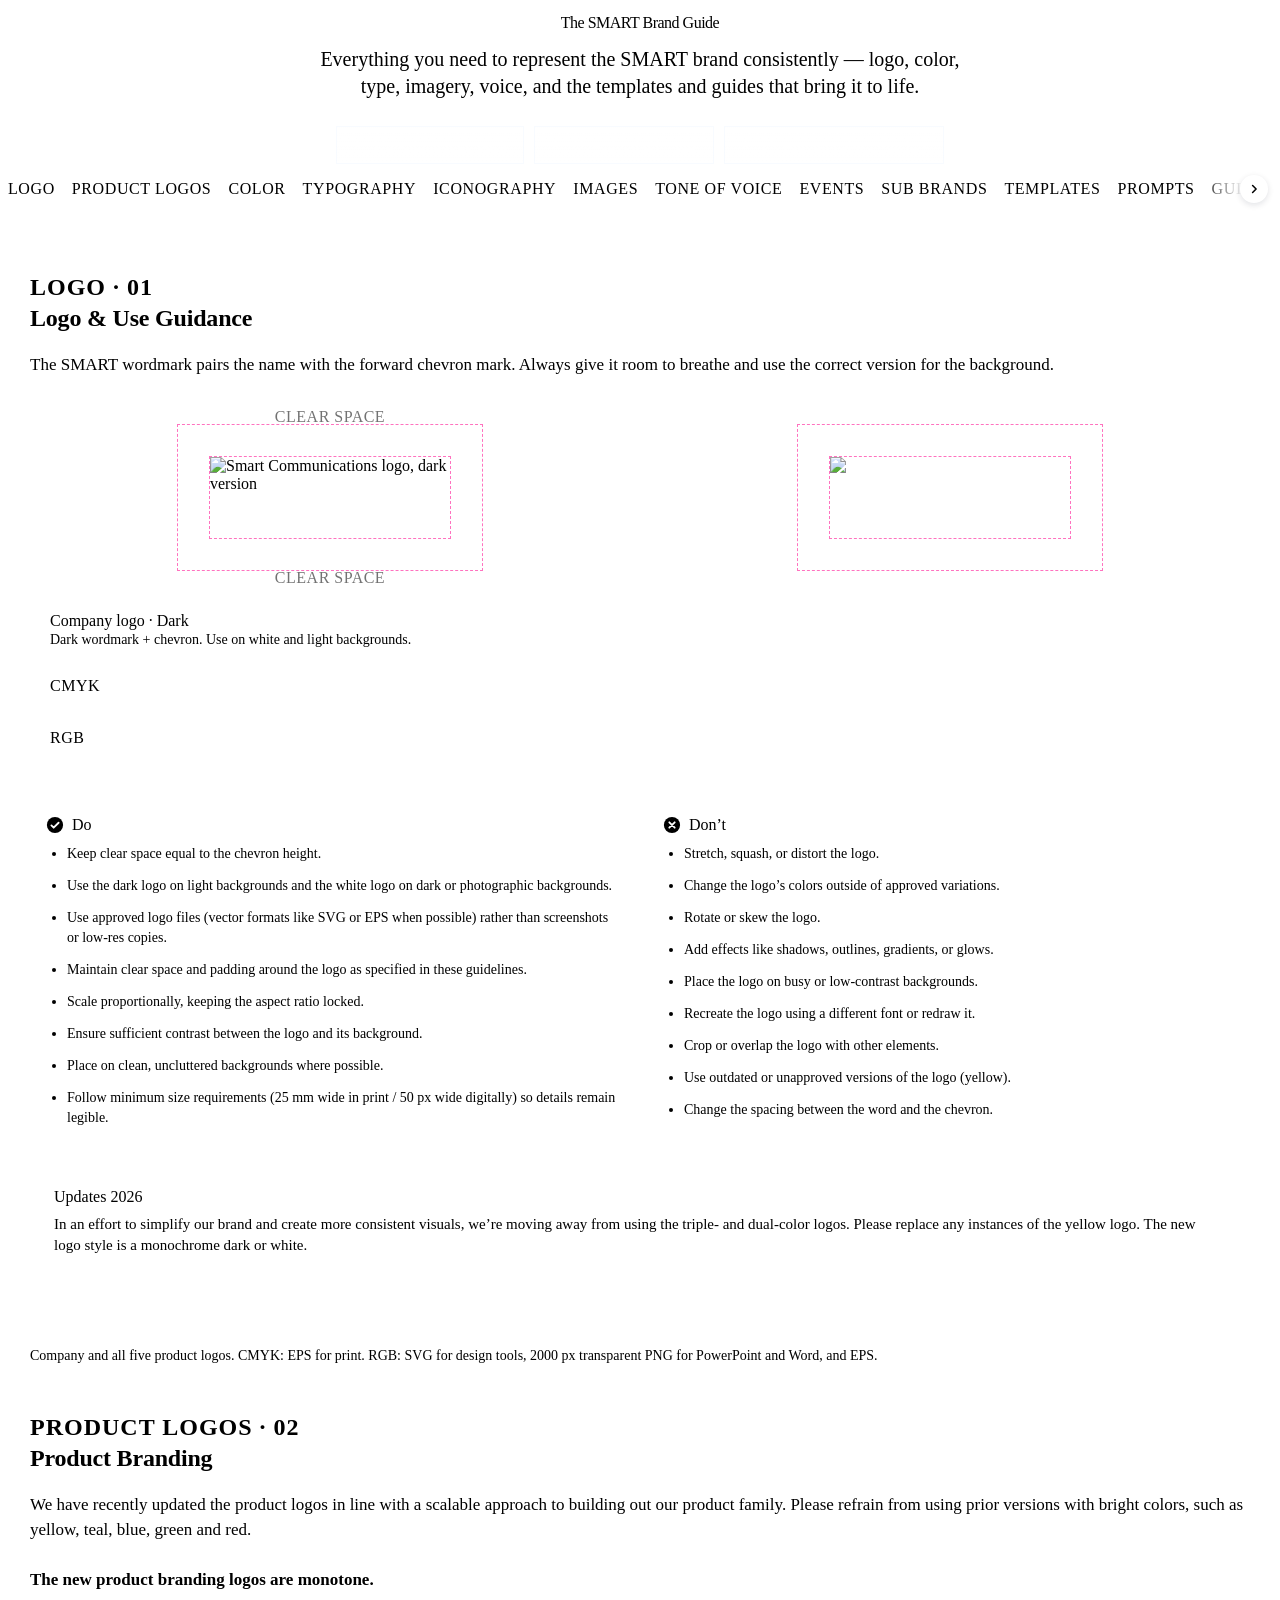
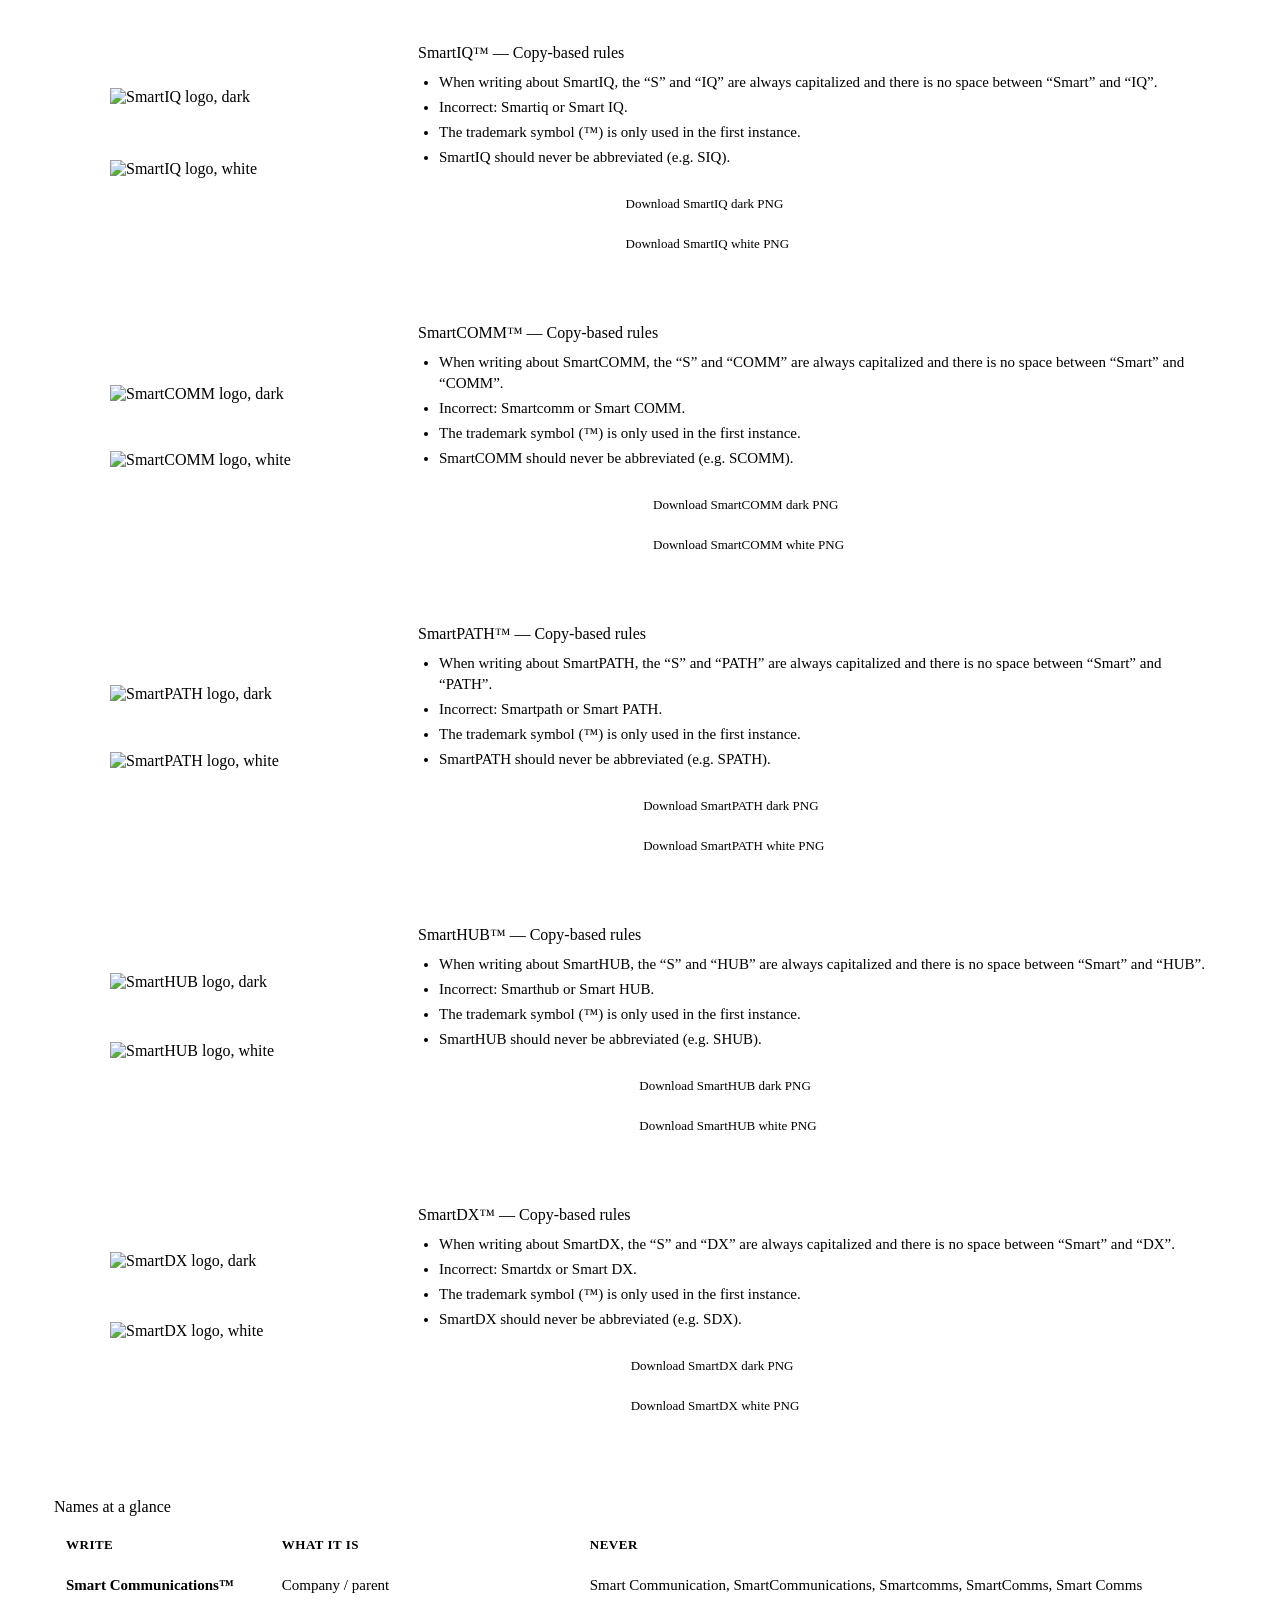
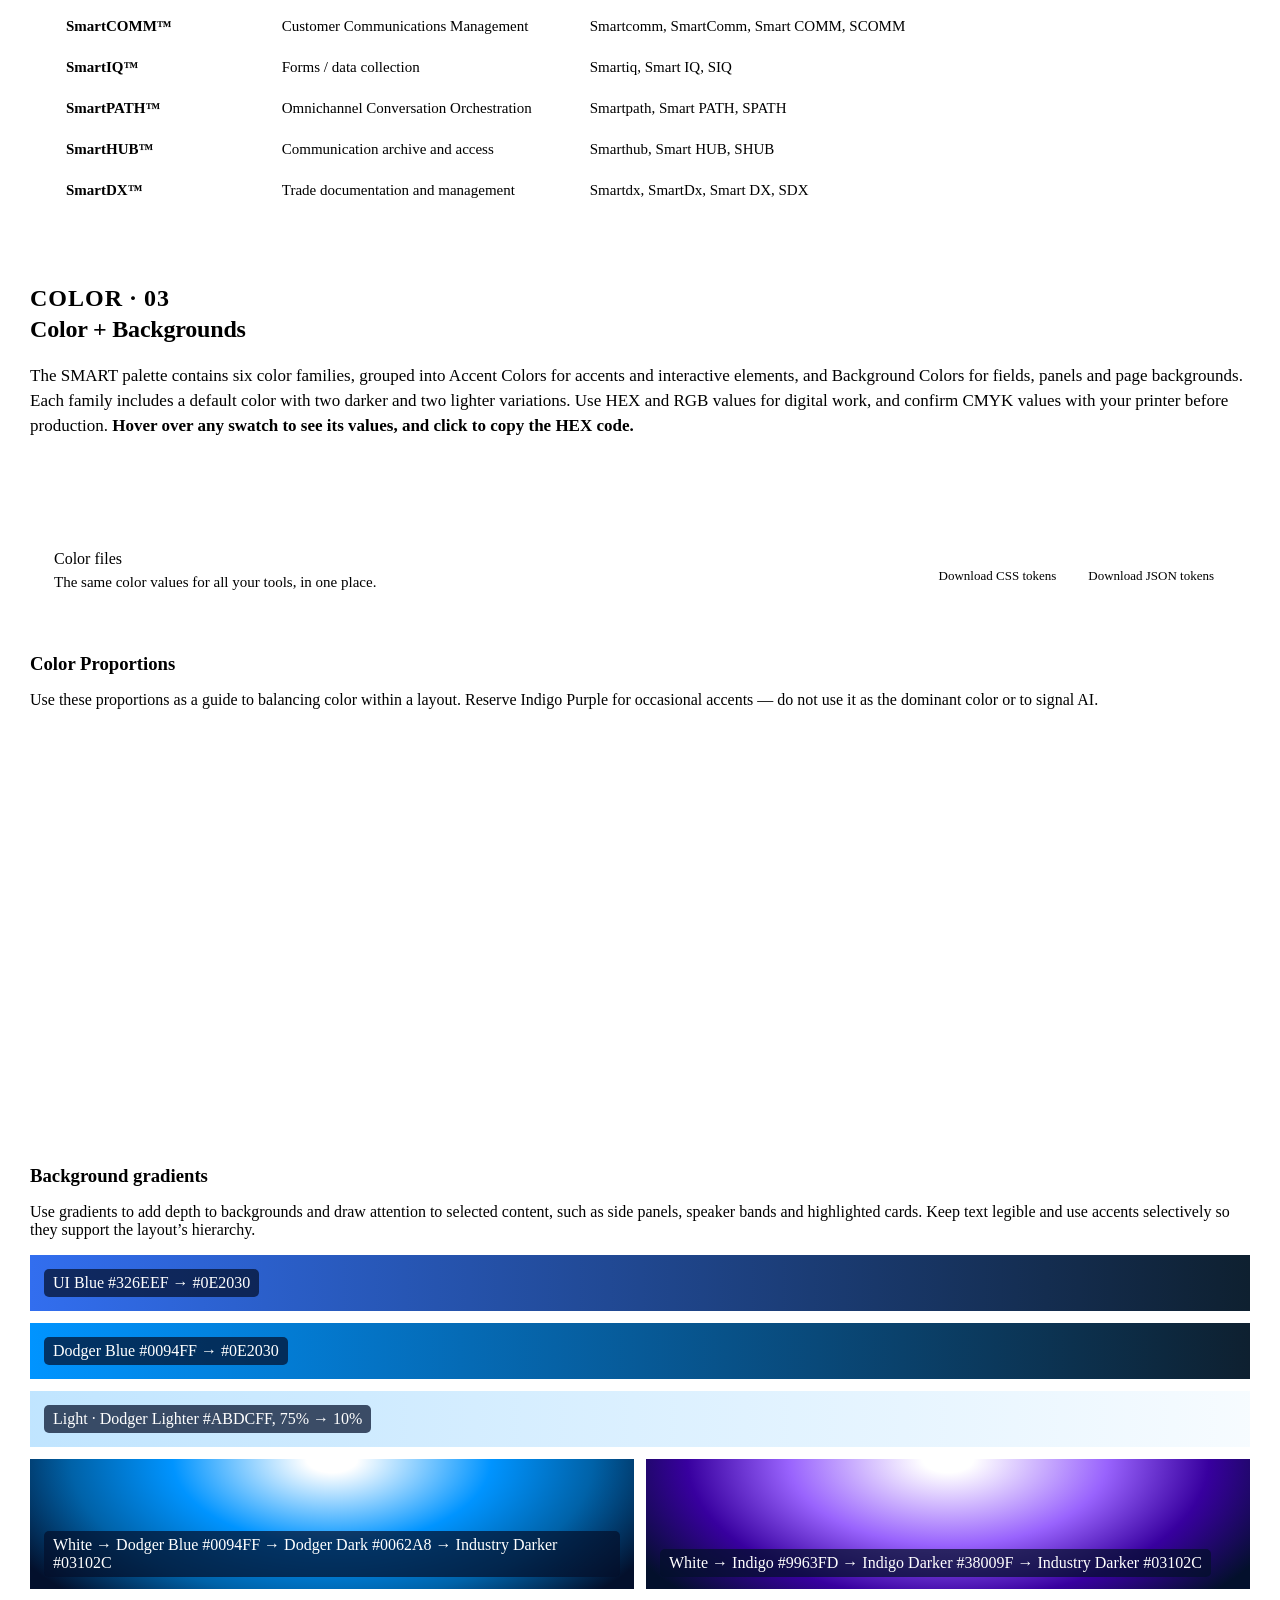
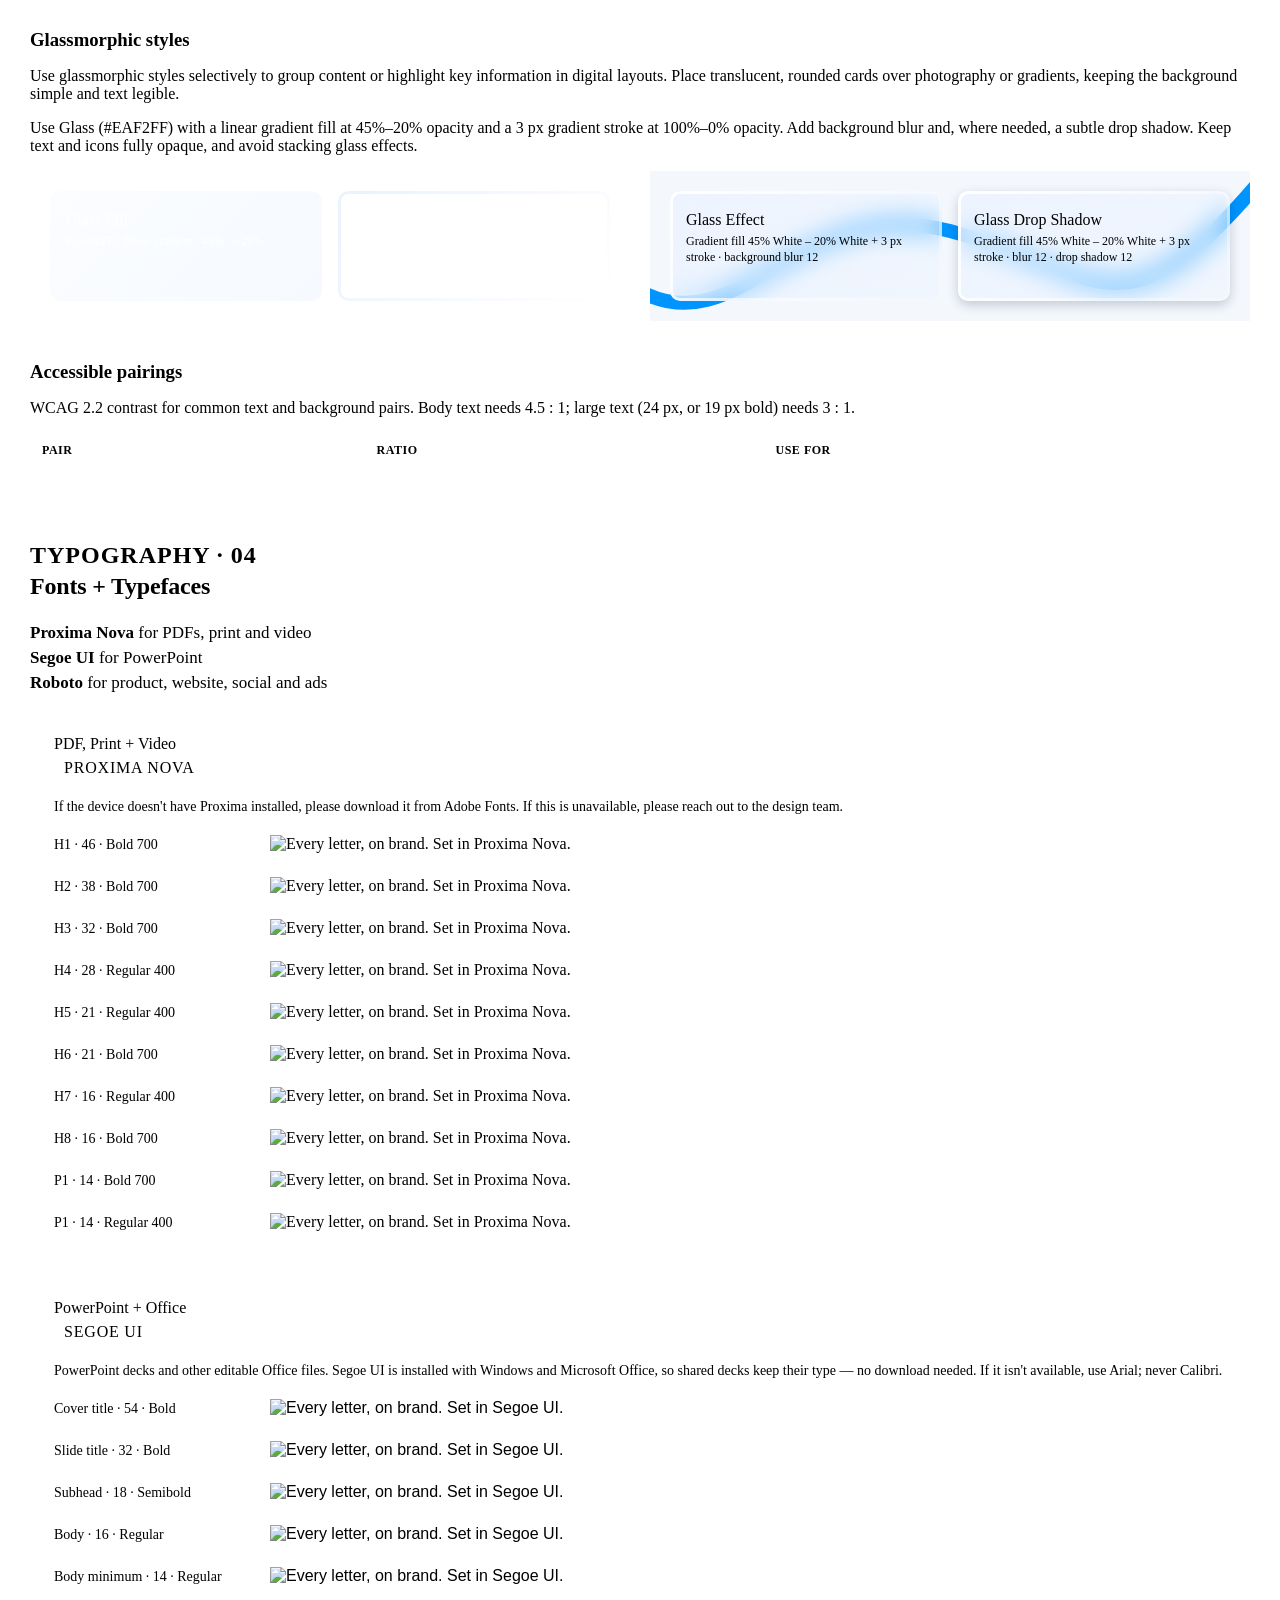
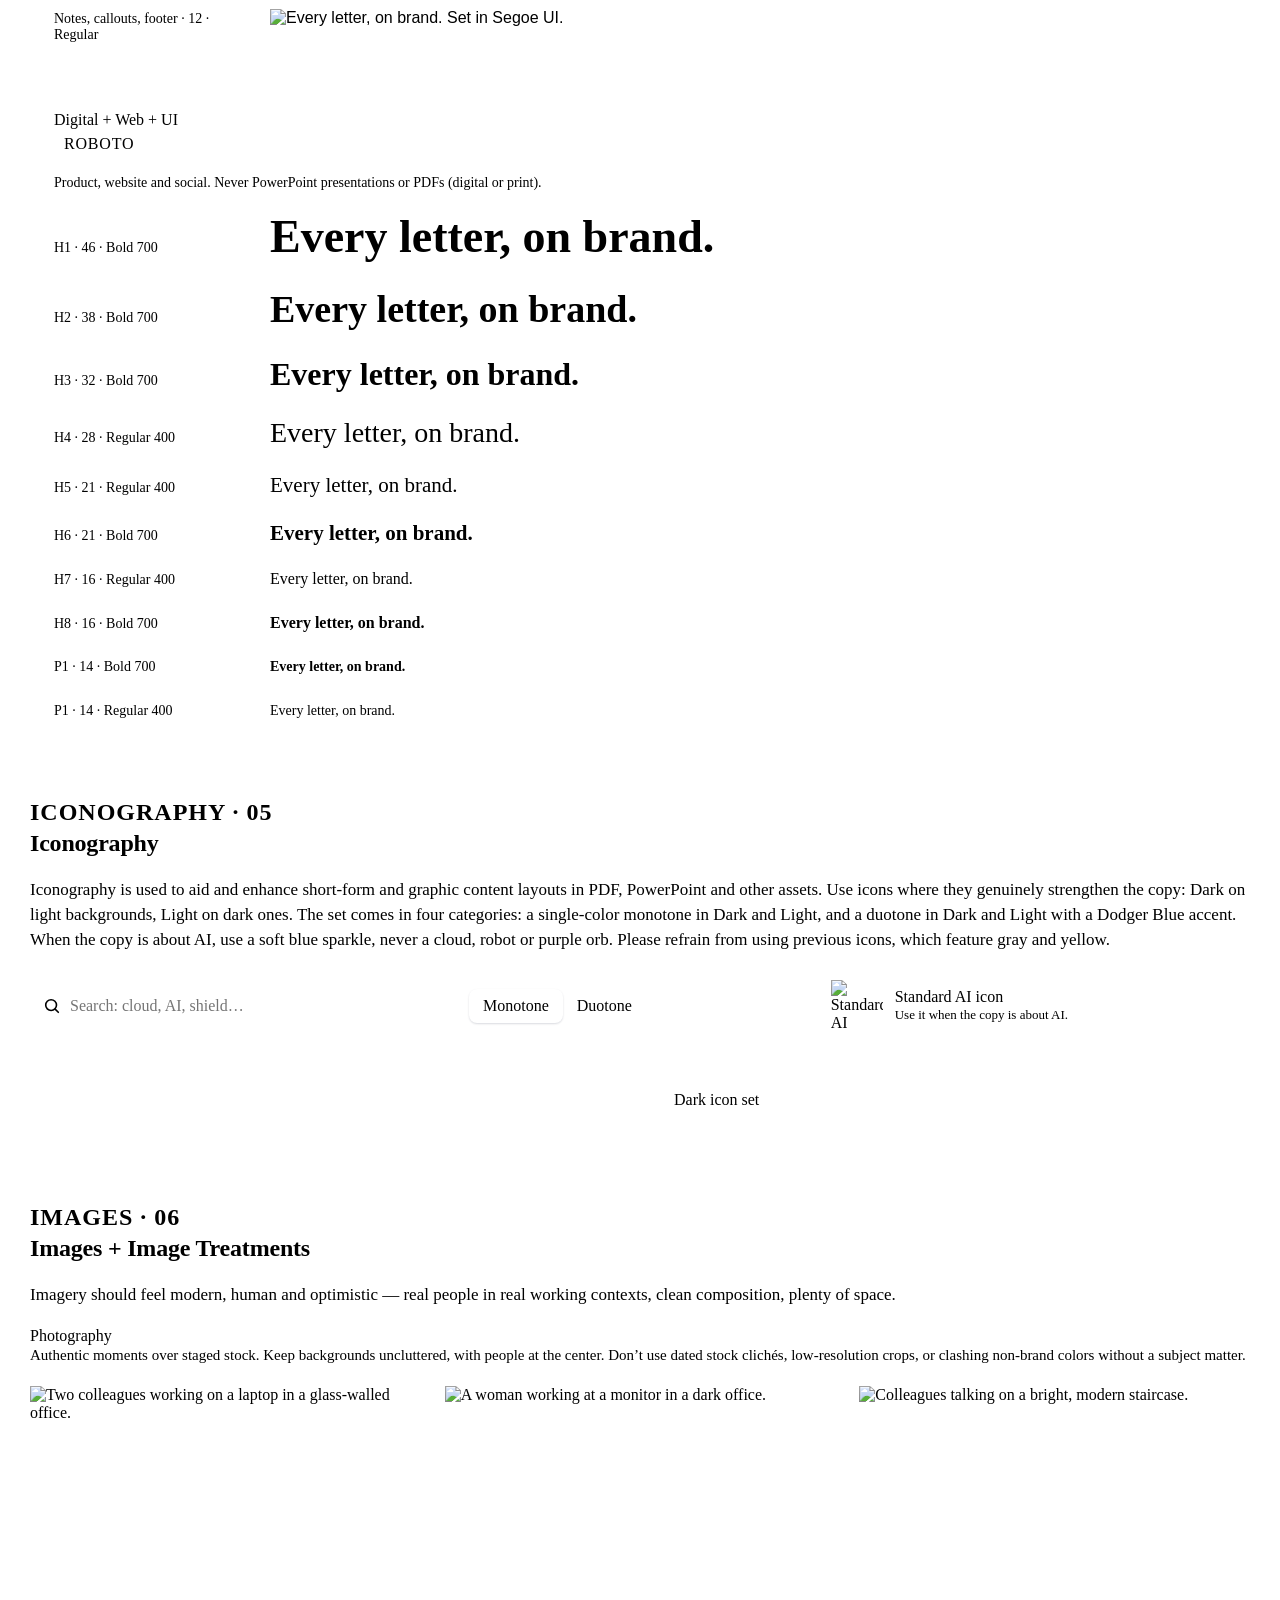
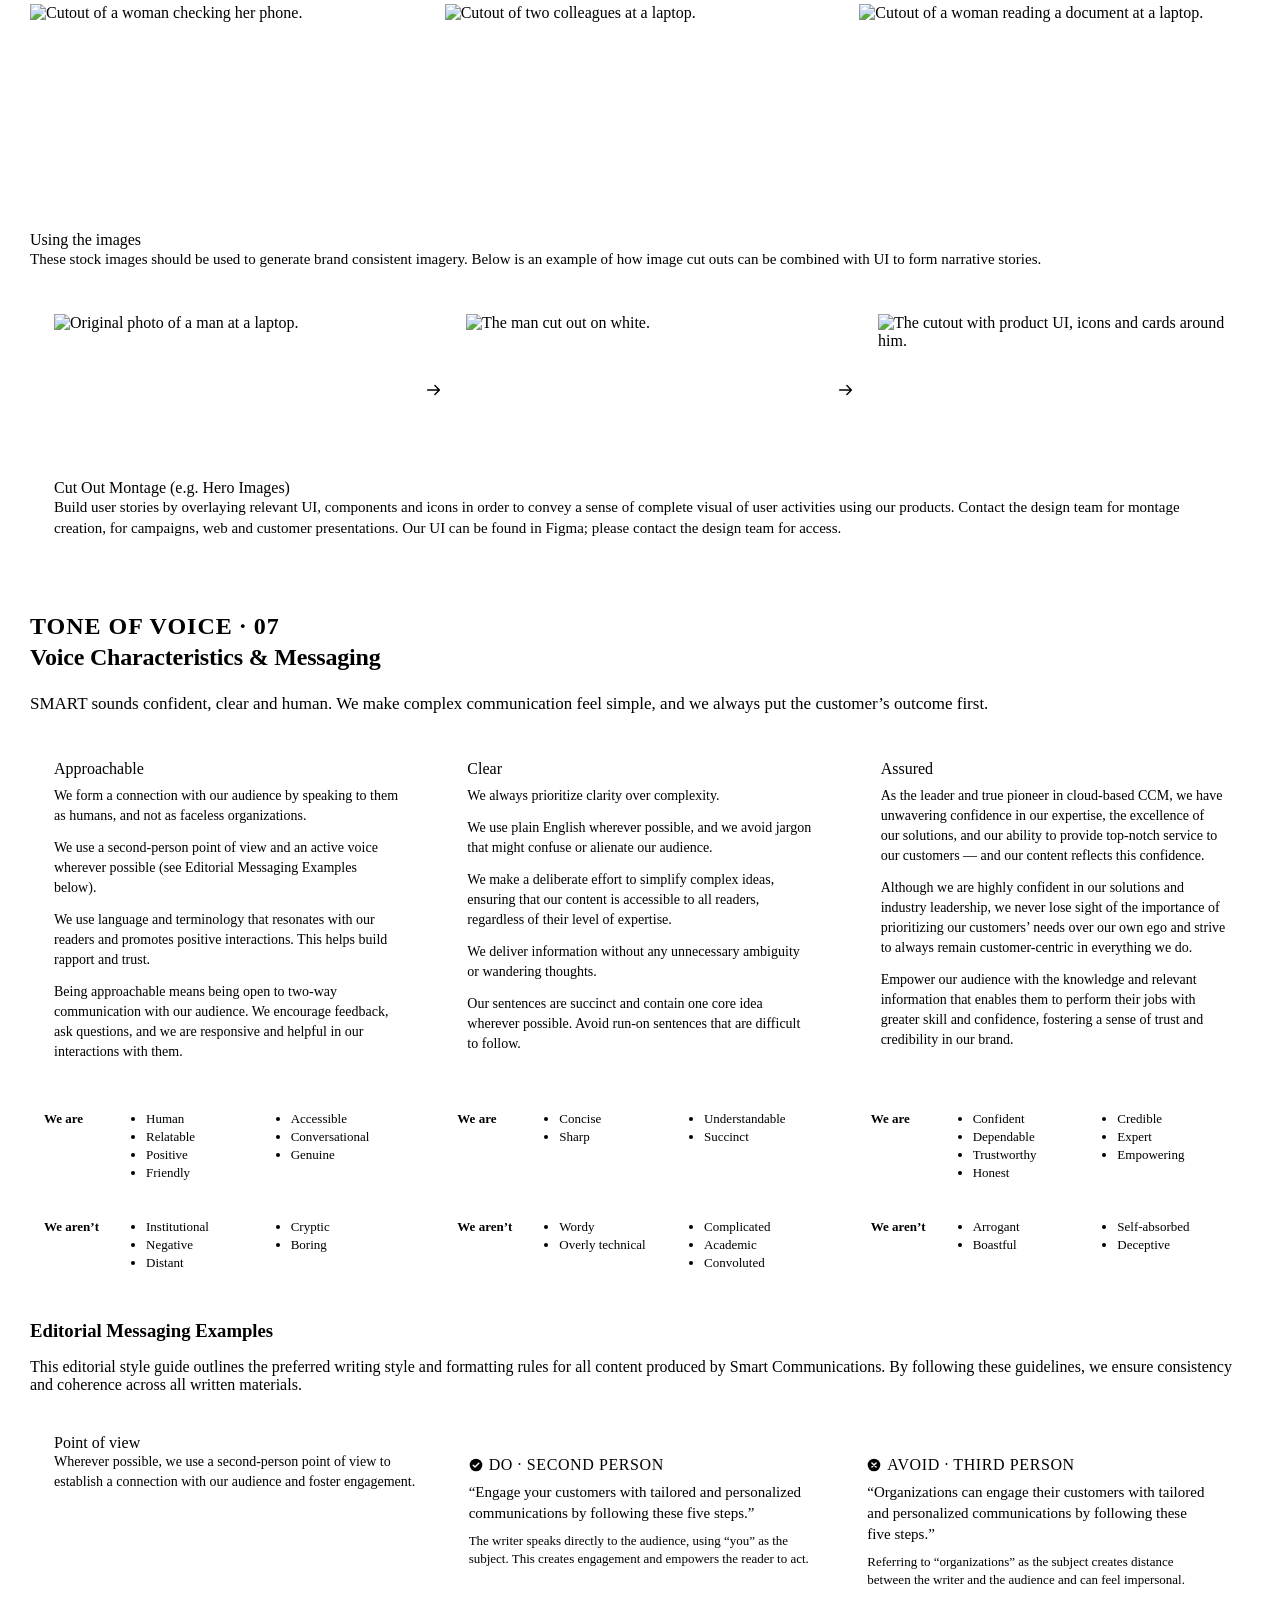
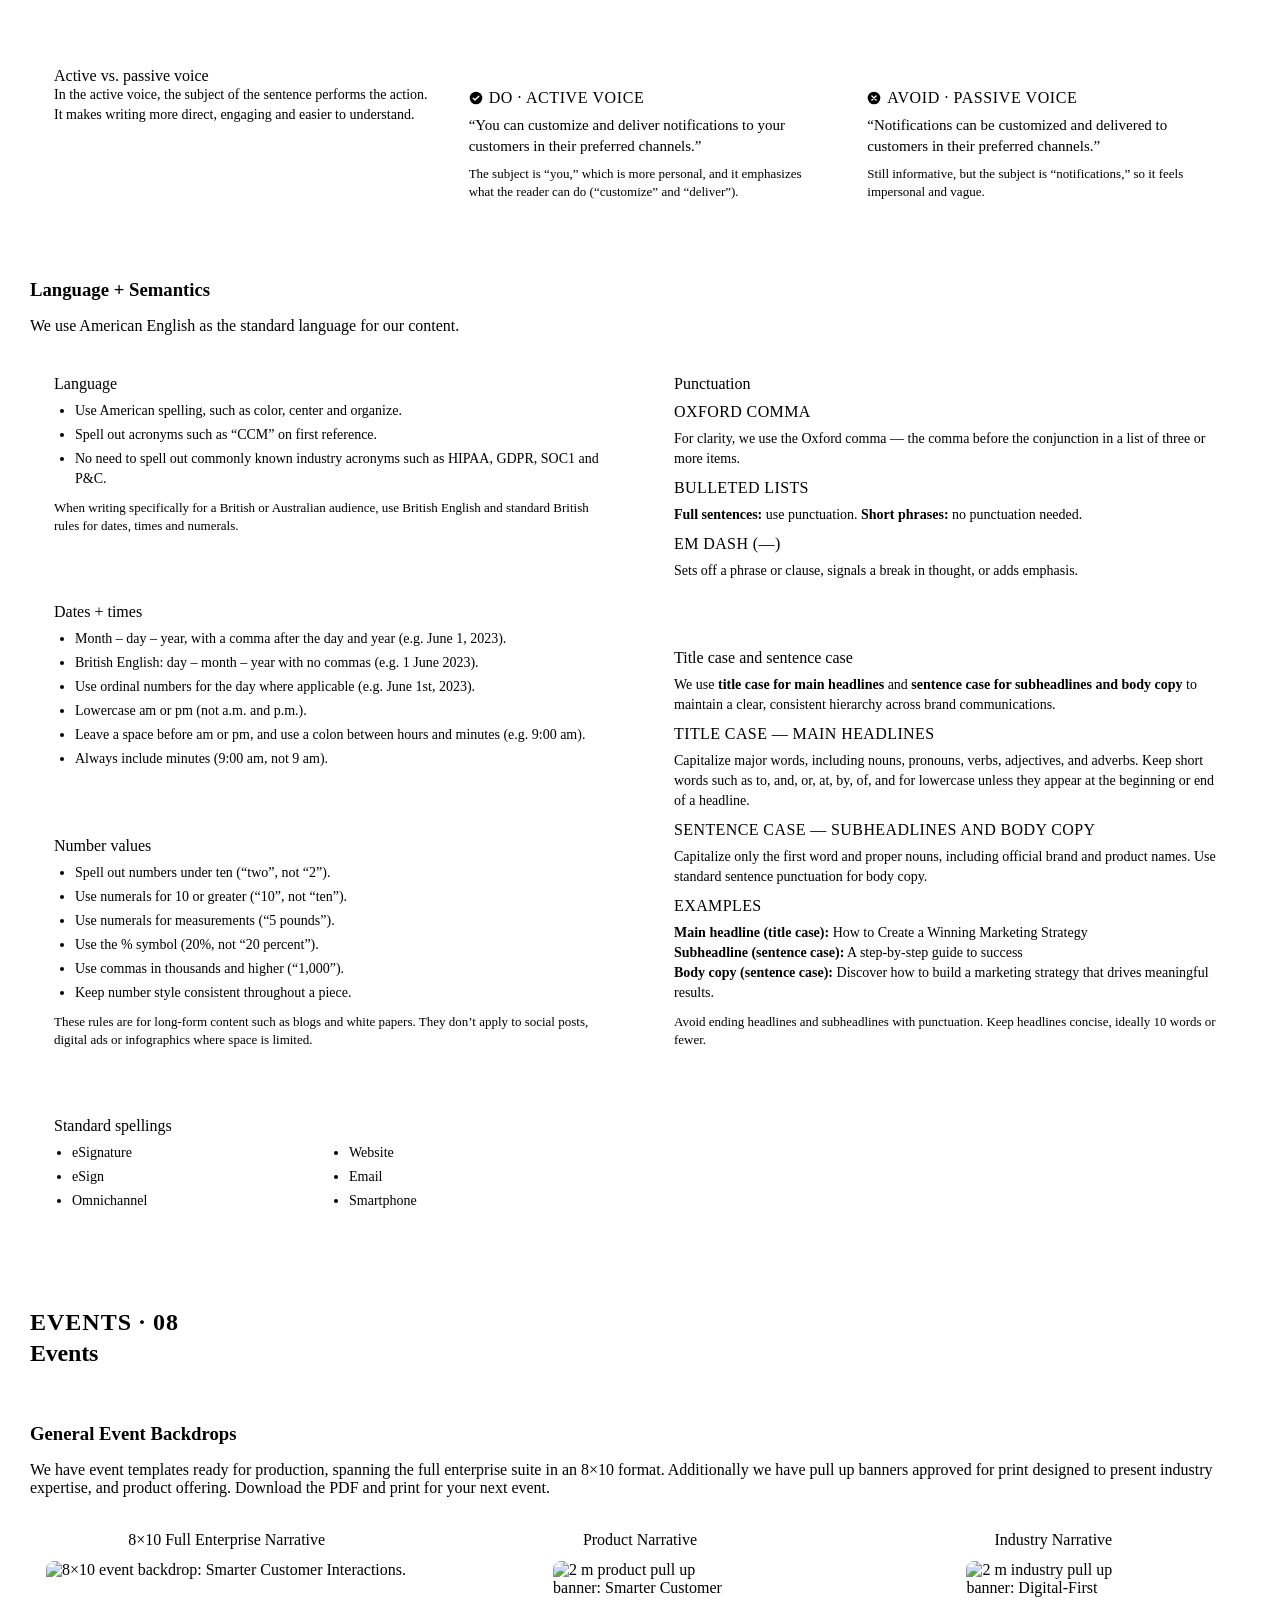
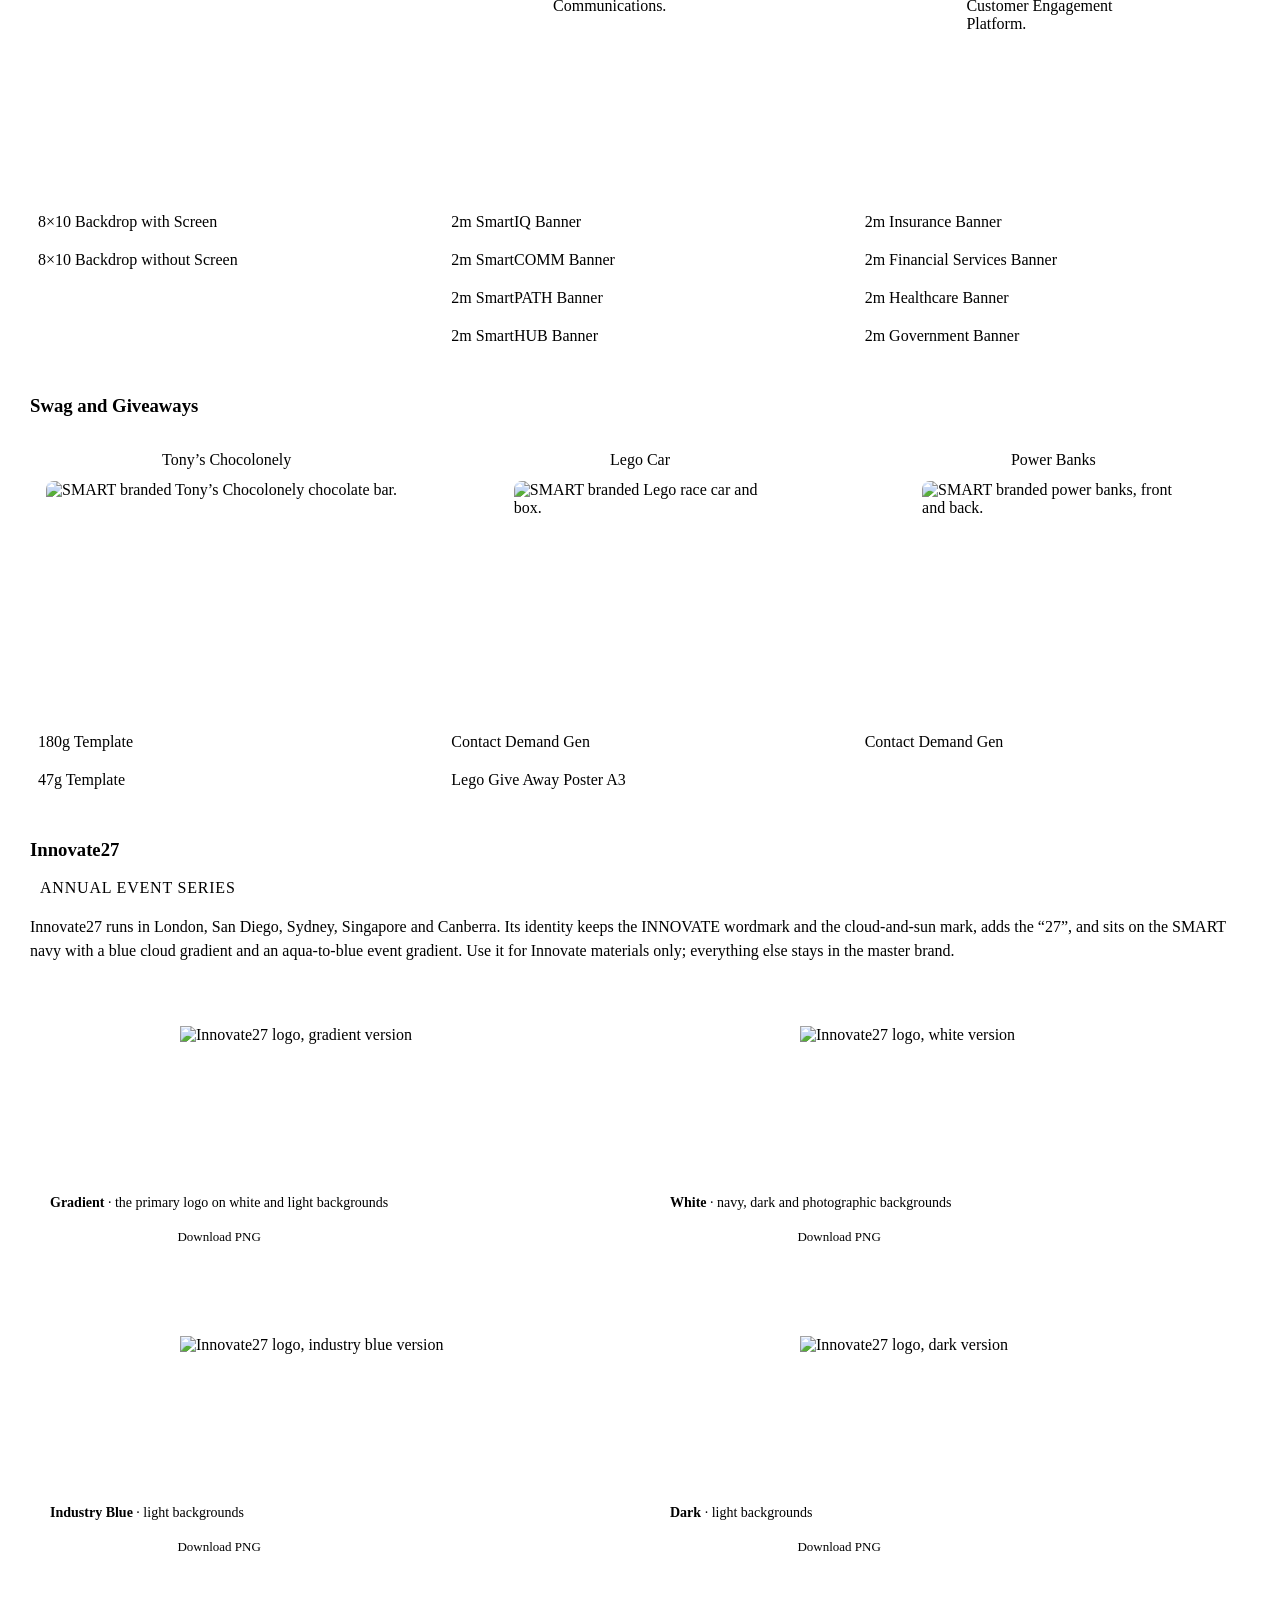
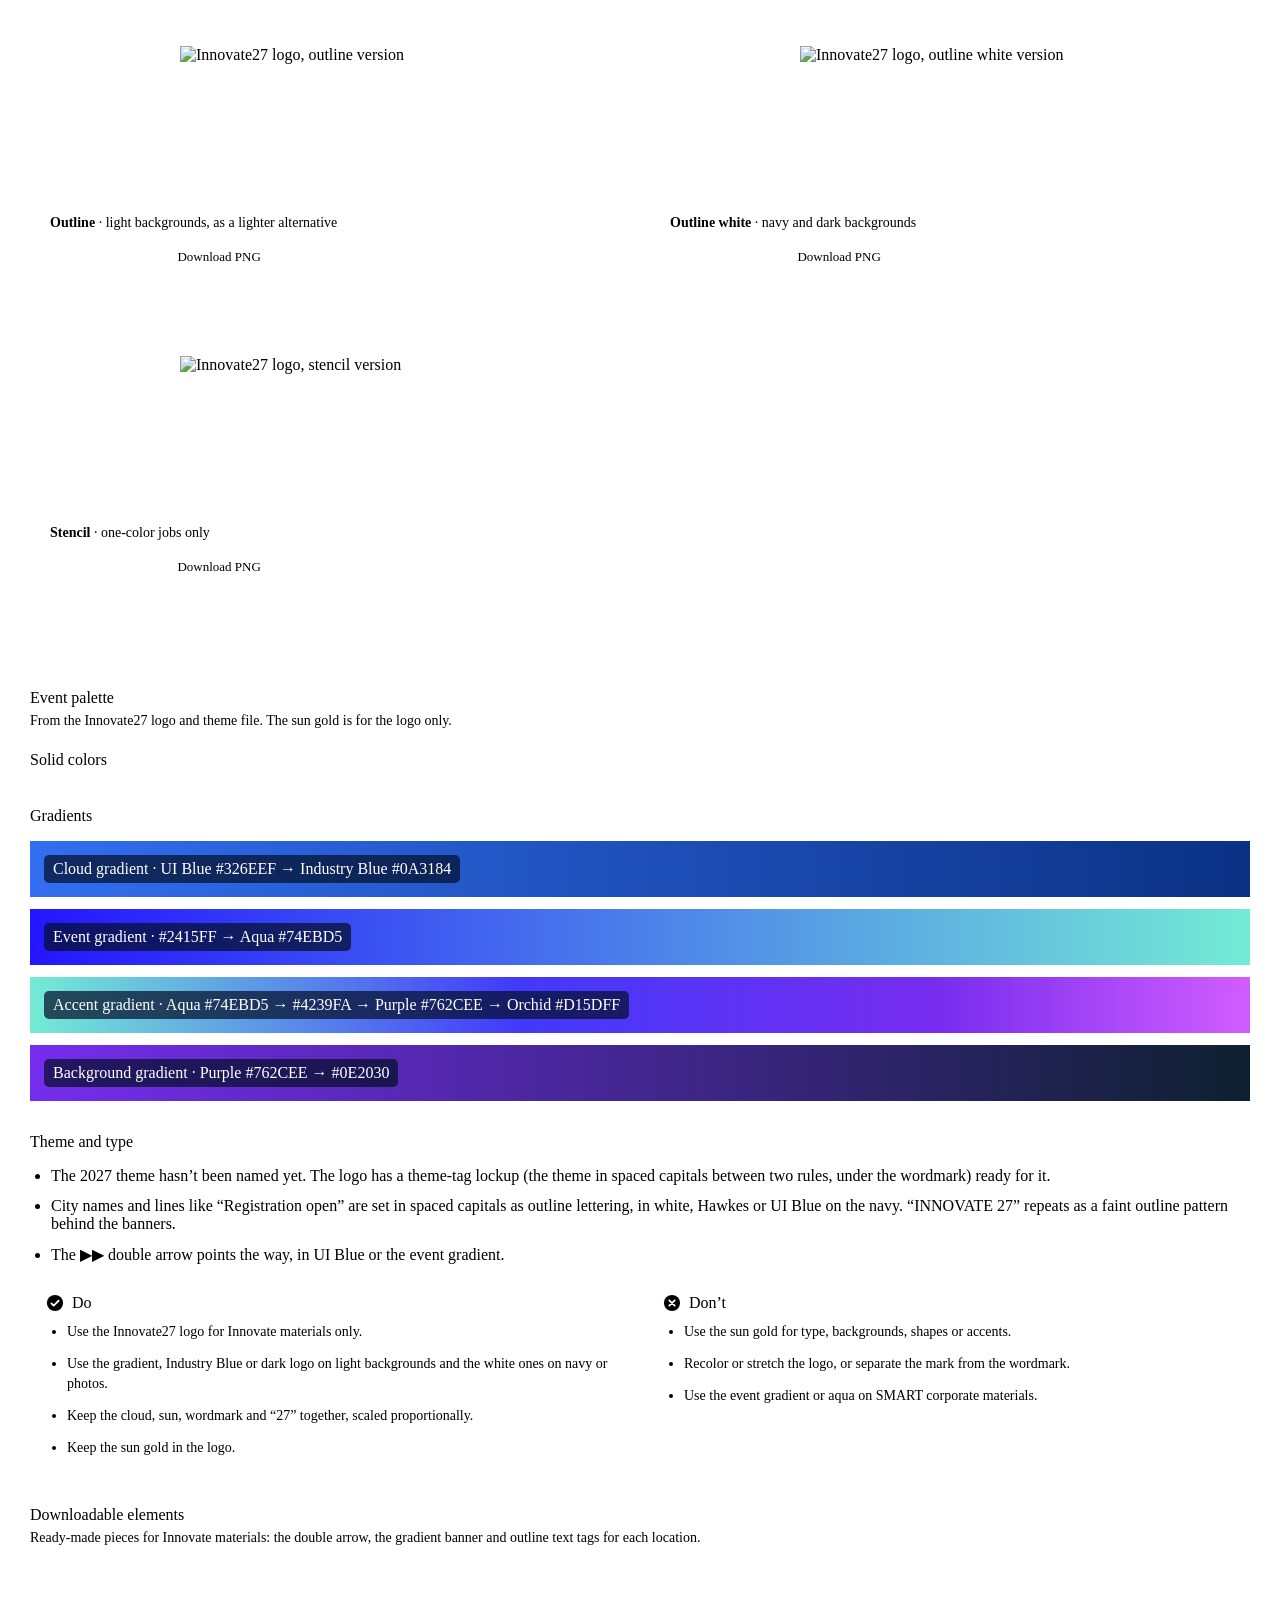
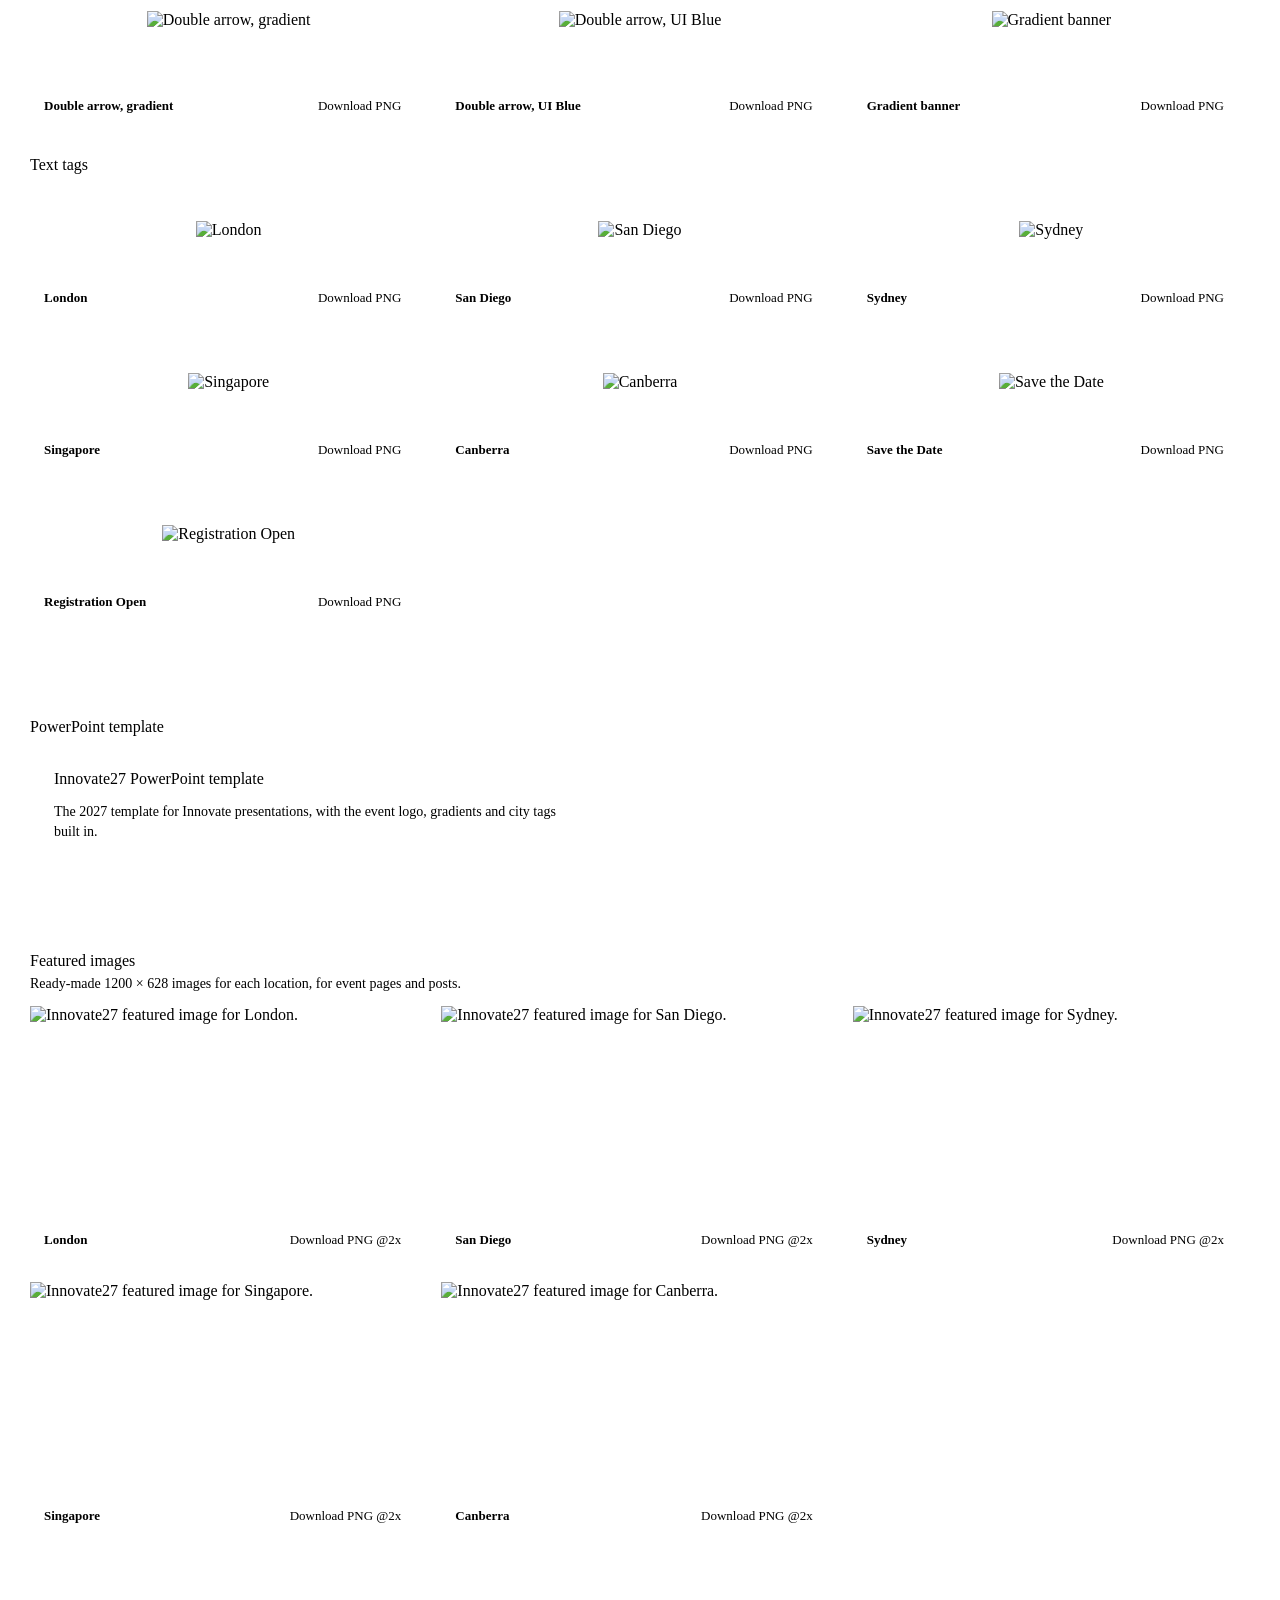
==== commit 7c3c58da: "Round 4 review: remove image packs and overlay example, Copilot option, text-only social and ad copy" ====
--- a/site/index.html
+++ b/site/index.html
@@ -22,8 +22,8 @@
   <link rel="preconnect" href="https://fonts.gstatic.com" crossorigin>
   <link href="https://fonts.googleapis.com/css2?family=Roboto:wght@400;500;700&family=DM+Sans:wght@400;500;600;700&family=Poppins:wght@400;500;600;700&display=swap" rel="stylesheet">
   <link rel="stylesheet" href="https://use.typekit.net/wde7hle.css">
-  <link rel="stylesheet" href="css/tokens.css?v=20261111c">
-  <link rel="stylesheet" href="css/site.css?v=20261111c">
+  <link rel="stylesheet" href="css/tokens.css?v=20261116a">
+  <link rel="stylesheet" href="css/site.css?v=20261116a">
 <script>
   /* BugHerd feedback sidebar, for client review rounds only. It loads from the review link (?review=1) and stays on
      for that browser tab; ?review=0 turns it off. The public guide never loads it. */
@@ -569,30 +569,13 @@
           <img src="assets/images/brand/photo-1.jpg" alt="Two colleagues working on a laptop in a glass-walled office." width="572" height="304" loading="lazy">
           <img src="assets/images/brand/photo-2.jpg" alt="A woman working at a monitor in a dark office." width="572" height="304" loading="lazy">
           <img src="assets/images/brand/photo-3.jpg" alt="Colleagues talking on a bright, modern staircase." width="572" height="304" loading="lazy">
-          <div class="img-pack">
-            <h4>Download the Standard image pack</h4>
-            <p>Images in this zip file include:</p>
-            <ul class="bullets bullets--tight"><li>Brand general imagery</li><li>Vertical imagery</li><li>Product imagery</li></ul>
-            <a class="btn btn--sm" data-link="imageLibrary">Download standard image pack</a>
-          </div>
           <img class="img-cutout" src="assets/images/brand/cutout-1.jpg" alt="Cutout of a woman checking her phone." width="572" height="304" loading="lazy">
           <img class="img-cutout" src="assets/images/brand/cutout-2.jpg" alt="Cutout of two colleagues at a laptop." width="572" height="304" loading="lazy">
           <img class="img-cutout" src="assets/images/brand/cutout-3.jpg" alt="Cutout of a woman reading a document at a laptop." width="572" height="304" loading="lazy">
-          <div class="img-pack">
-            <h4>Download the ‘Cut Out’ image pack</h4>
-            <p>Images in this zip file include:</p>
-            <ul class="bullets bullets--tight"><li>Brand general imagery</li><li>Vertical imagery</li><li>Product imagery</li></ul>
-            <a class="btn btn--sm" data-link="cutoutLibrary">Download cut out image pack</a>
-          </div>
         </div>
         <div class="img-copy">
           <h3>Using the images</h3>
-          <p>These stock images should be used to generate brand consistent imagery. Below are some examples of how imagery can be utilized to form backgrounds for quotes and text and form narrative stories by combining image cut outs with UI.</p>
-        </div>
-        <div class="img-panel">
-          <div class="img-steps"><img src="assets/images/brand/overlay-1.jpg" alt="Original photo of a customer in a branded office." width="702" height="304" loading="lazy"><span class="img-arrow" aria-hidden="true"><svg viewBox="0 0 20 20"><path d="M3 10h13m-5-5l5 5-5 5" fill="none" stroke="currentColor" stroke-width="1.6" stroke-linecap="round" stroke-linejoin="round"/></svg></span><img src="assets/images/brand/overlay-2.jpg" alt="The same photo with a blue gradient overlay." width="702" height="304" loading="lazy"><span class="img-arrow" aria-hidden="true"><svg viewBox="0 0 20 20"><path d="M3 10h13m-5-5l5 5-5 5" fill="none" stroke="currentColor" stroke-width="1.6" stroke-linecap="round" stroke-linejoin="round"/></svg></span><img src="assets/images/brand/overlay-3.jpg" alt="The photo with the overlay and a customer quote in white." width="702" height="304" loading="lazy"></div>
-          <h3>Text Overlay Treatment (e.g. Web Case Studies)</h3>
-          <p>Soft radial masks and blue gradient corners, with darker blue overlays behind text for better contrast.</p>
+          <p>These stock images should be used to generate brand consistent imagery. Below is an example of how image cut outs can be combined with UI to form narrative stories.</p>
         </div>
         <div class="img-panel">
           <div class="img-steps"><img src="assets/images/brand/montage-1.jpg" alt="Original photo of a man at a laptop." width="702" height="304" loading="lazy"><span class="img-arrow" aria-hidden="true"><svg viewBox="0 0 20 20"><path d="M3 10h13m-5-5l5 5-5 5" fill="none" stroke="currentColor" stroke-width="1.6" stroke-linecap="round" stroke-linejoin="round"/></svg></span><img src="assets/images/brand/montage-2.jpg" alt="The man cut out on white." width="702" height="304" loading="lazy"><span class="img-arrow" aria-hidden="true"><svg viewBox="0 0 20 20"><path d="M3 10h13m-5-5l5 5-5 5" fill="none" stroke="currentColor" stroke-width="1.6" stroke-linecap="round" stroke-linejoin="round"/></svg></span><img src="assets/images/brand/montage-3.jpg" alt="The cutout with product UI, icons and cards around him." width="702" height="304" loading="lazy"></div>
@@ -1461,7 +1444,7 @@
   </div>
 </dialog>
 
-<script src="js/data.js?v=20261111c"></script>
-<script src="js/site.js?v=20261111c"></script>
+<script src="js/data.js?v=20261116a"></script>
+<script src="js/site.js?v=20261116a"></script>
 </body>
 </html>
--- a/site/css/site.css
+++ b/site/css/site.css
@@ -0,0 +1,871 @@
+/* Smart Communications brand guide — components
+   Every value traces to tokens.css; component geometry follows Figma 515:607. */
+
+*, *::before, *::after { box-sizing: border-box; }
+
+html { scroll-behavior: smooth; scroll-padding-top: 76px; -webkit-text-size-adjust: 100%; }
+@media (prefers-reduced-motion: reduce) {
+  html { scroll-behavior: auto; }
+  *, *::before, *::after { transition-duration: 0.01ms !important; animation-duration: 0.01ms !important; }
+}
+
+body {
+  margin: 0;
+  background: var(--surface-page);
+  color: var(--text-body);
+  font: 400 16px/1.5 var(--font-ui);
+  -webkit-font-smoothing: antialiased;
+}
+
+img, svg { max-width: 100%; }
+h1, h2, h3, h4, p, ul, ol, figure { margin: 0; }
+button { font: inherit; color: inherit; }
+
+a { color: var(--sc-dodger); text-underline-offset: 2px; }   /* Dodger #0094FF links and hover, per the October 2026 review (#8) */
+a:hover { color: var(--sc-dodger); }
+
+:focus-visible { outline: 3px solid var(--focus); outline-offset: 2px; border-radius: 4px; }
+
+.visually-hidden {
+  position: absolute !important; width: 1px; height: 1px; overflow: hidden;
+  clip: rect(0 0 0 0); clip-path: inset(50%); white-space: nowrap;
+}
+
+.skip-link {
+  position: absolute; left: 16px; top: -60px; z-index: 100;
+  background: var(--sc-tiber); color: #fff; padding: 10px 16px; border-radius: var(--radius-btn);
+  font-weight: 700; text-decoration: none;
+}
+.skip-link:focus { top: 12px; color: #fff; }
+
+.wrap { max-width: calc(var(--content-max) + 2 * var(--gutter)); margin: 0 auto; padding: 0 var(--gutter); }
+
+/* ---- Hero ---------------------------------------------------------------- */
+.hero {
+  background: var(--grad-hero);
+  color: var(--text-on-dark);
+  text-align: center;
+  padding: 72px var(--gutter) 88px;
+}
+.hero__tag {
+  display: inline-block;
+  padding: 12px 28px;
+  border-radius: var(--radius-section);
+  border: 1px solid rgba(234, 242, 255, 0.35);
+  background: linear-gradient(180deg, rgba(255, 255, 255, 0.12), rgba(255, 255, 255, 0.04));
+  color: var(--sc-glass);
+  font: 700 13px/18px var(--font-ui);
+  letter-spacing: 2px;
+  text-transform: uppercase;
+}
+.hero h1 {
+  margin-top: 14px;
+  font: 700 58px/78px var(--font-head);
+  letter-spacing: -0.5px;
+}
+.hero__lede {
+  max-width: 680px;
+  margin: 14px auto 0;
+  color: var(--text-on-dark-muted);
+  font-size: 20px;
+  line-height: 27px;
+}
+.hero__quick { display: flex; flex-wrap: wrap; justify-content: center; gap: 10px; margin: 26px 0 0; padding: 0; list-style: none; }
+.hero__quick a {
+  display: inline-flex; align-items: center; gap: 8px; padding: 9px 16px 9px 13px; border-radius: var(--radius-pill);
+  border: 1px solid rgba(234, 242, 255, 0.35); color: #fff; text-decoration: none;
+  background: linear-gradient(180deg, rgba(255, 255, 255, 0.14), rgba(255, 255, 255, 0.05));
+  -webkit-backdrop-filter: blur(12px); backdrop-filter: blur(12px);
+  font: 500 14px/18px var(--font-ui);
+}
+.hero__quick a:hover { background: rgba(255, 255, 255, 0.22); color: #fff; }
+.hero__quick a:focus-visible { outline-color: #fff; }
+.hero__quick svg { width: 16px; height: 16px; }
+
+@media (max-width: 900px) {
+  .hero { padding: 48px var(--gutter) 64px; }
+  .hero h1 { font-size: 36px; line-height: 44px; }
+  .hero__lede { font-size: 17px; line-height: 25px; }
+}
+
+/* ---- Sticky section nav ------------------------------------------------------ */
+.topnav {
+  position: sticky; top: 0; z-index: 50;
+  background: #fff;
+  box-shadow: var(--shadow-nav);
+}
+.topnav__inner {
+  display: flex; align-items: center; gap: 12px;
+  max-width: calc(var(--content-max) + 2 * var(--gutter));
+  margin: 0 auto; padding: 0 var(--gutter);
+}
+.topnav .topnav__brand { flex: none; display: none; margin: 0; padding: 0; }
+.topnav__brand img { display: block; height: 28px; width: auto; }
+@media (min-width: 1480px) { .topnav.is-stuck .topnav__brand { display: block; } }
+
+/* The menu scrolls sideways when it doesn't fit; site.js marks which side has more (fade + arrow button) */
+.topnav__scroll { position: relative; display: flex; flex: 1; min-width: 0; }
+.topnav ol {
+  display: flex; align-items: center; flex: 1; min-width: 0;
+  list-style: none; padding: 0; margin: 0;
+  overflow-x: auto; scrollbar-width: none; scroll-behavior: smooth;
+}
+.topnav ol::-webkit-scrollbar { display: none; }
+.topnav li { display: flex; align-items: center; flex: none; }
+.topnav li:first-child { margin-left: auto; }   /* centered when it fits, but nothing cut off on the left when it doesn't */
+.topnav li:last-child { margin-right: auto; }
+.topnav li + li::before { content: ""; width: 1px; height: 14px; background: var(--line-accent); }
+.topnav a {
+  display: block; margin: 0 3px; padding: 16px 6px;
+  color: var(--sc-dodger);
+  font: 700 12px/16px var(--font-ui);
+  letter-spacing: 0.6px; text-transform: uppercase; text-decoration: none; white-space: nowrap;
+}
+.topnav__scroll.more-next ol { -webkit-mask-image: linear-gradient(90deg, #000 calc(100% - 72px), transparent calc(100% - 24px)); mask-image: linear-gradient(90deg, #000 calc(100% - 72px), transparent calc(100% - 24px)); }
+.topnav__scroll.more-prev ol { -webkit-mask-image: linear-gradient(90deg, transparent 24px, #000 72px); mask-image: linear-gradient(90deg, transparent 24px, #000 72px); }
+.topnav__scroll.more-prev.more-next ol { -webkit-mask-image: linear-gradient(90deg, transparent 24px, #000 72px, #000 calc(100% - 72px), transparent calc(100% - 24px)); mask-image: linear-gradient(90deg, transparent 24px, #000 72px, #000 calc(100% - 72px), transparent calc(100% - 24px)); }
+.topnav__more {
+  position: absolute; top: 50%; z-index: 1; display: none; place-items: center;
+  width: 28px; height: 28px; margin-top: -14px; padding: 0; border: 1px solid var(--line-accent); border-radius: 50%;
+  background: #fff; color: var(--accent-text); box-shadow: 0 2px 6px rgba(3, 16, 44, 0.12); cursor: pointer;
+}
+.topnav__more svg { width: 14px; height: 14px; }
+.topnav__more--prev { left: 0; }
+.topnav__more--prev svg { transform: scaleX(-1); }
+.topnav__more--next { right: 0; }
+.topnav__more:hover { background: var(--surface-tint); }
+.topnav__scroll.more-prev .topnav__more--prev, .topnav__scroll.more-next .topnav__more--next { display: grid; }
+.topnav a span { padding: 2px 6px; border-radius: 5px; }
+.topnav a:hover span { background: var(--surface-tint); }
+.topnav a[aria-current] span { background: var(--sc-dodger-lighter); color: var(--sc-dodger); }
+
+.topnav__tools { flex: none; }
+.link-btn {
+  border: 0; background: none; padding: 8px 4px; cursor: pointer;
+  color: var(--text-strong); font: 500 14px/20px var(--font-ui);
+  text-decoration: underline; text-decoration-color: var(--line-accent); text-underline-offset: 4px;
+}
+.link-btn:hover { text-decoration-color: currentColor; }
+@media (max-width: 1380px) {   /* eleven items: tighter so all of them fit at laptop widths */
+  .topnav a { margin: 0 1px; padding-left: 3px; padding-right: 3px; }
+  .topnav a span { padding: 2px 4px; }
+}
+@media (max-width: 1100px) { .topnav__tools { display: none; } }
+
+/* ---- Guide sections (accordion) -------------------------------------------- */
+main { display: block; }
+.band { background: var(--surface-section); }
+.band--white { background: #fff; }
+.band--first { padding-top: 40px; }
+.band:last-of-type { padding-bottom: 40px; }
+
+.section {
+  max-width: calc(var(--content-max) + 2 * var(--gutter));
+  margin: 0 auto;
+  padding: 10px calc(var(--gutter) - 30px);
+}
+.band--white .section { padding-top: 0; padding-bottom: 0; }
+
+.section__card {
+  border: 1px solid var(--line-accent);
+  border-radius: var(--radius-section);
+  background: transparent;
+}
+.band--white .section__card { border-color: transparent; border-bottom-color: var(--line-card); border-radius: 0; }
+.band--white .section:last-child .section__card { border-bottom-color: transparent; }
+
+.section__head { margin: 0; }
+.section__toggle {
+  display: grid; grid-template-columns: 1fr auto; align-items: center; gap: 4px 24px;
+  width: 100%; padding: 20px 30px; border: 0; background: none; cursor: pointer; text-align: left;
+  border-radius: var(--radius-section);
+}
+.eyebrow {
+  grid-column: 1;
+  color: var(--accent-text);
+  font: 700 12px/16px var(--font-ui);
+  letter-spacing: 1px; text-transform: uppercase;
+}
+.section__title {
+  grid-column: 1;
+  color: var(--text-strong);
+  font: 700 30px/38px var(--font-head);
+  letter-spacing: -0.2px;
+}
+.section__state {
+  grid-column: 2; grid-row: 1 / span 2;
+  display: inline-flex; align-items: center; gap: 8px;
+  color: var(--text-strong); font: 500 15px/1 var(--font-ui);
+}
+.chev { width: 16px; height: 16px; flex: none; transition: transform 0.2s ease; }
+.section__toggle[aria-expanded="true"] .chev { transform: rotate(90deg); }
+.section__toggle:hover .section__state span { text-decoration: underline; text-underline-offset: 4px; }
+
+.section__body { padding: 0 30px 30px; }
+.section__body > * + * { margin-top: 20px; }
+
+.lede { color: var(--text-muted); font-size: 17px; line-height: 25px; max-width: 1240px; }
+.lede strong { color: var(--text-body); }
+
+/* Closed panels (hidden="until-found") keep a box for find-in-page; drop their spacing */
+[hidden="until-found"] { padding: 0 !important; margin: 0 !important; }
+
+@media (max-width: 900px) {
+  .section { padding: 8px var(--gutter); }
+  .section__toggle { padding: 20px 16px; gap: 4px 12px; }
+  .section__title { font-size: 22px; line-height: 30px; }
+  .section__state { font-size: 15px; gap: 8px; }
+  .section__state span { position: absolute; width: 1px; height: 1px; overflow: hidden; clip-path: inset(50%); }
+  .section__body { padding: 0 16px 20px; }
+  .lede { font-size: 16px; line-height: 24px; }
+}
+
+/* Guides band is always open */
+.guides { padding-top: 50px; padding-bottom: 60px; }
+.guides__inner { padding: 0 30px; }
+@media (max-width: 900px) { .guides__inner { padding: 0 16px; } .guides .section__title { font-size: 22px; line-height: 30px; } }
+.guides .section__title { margin-top: 20px; }
+.guides .lede { margin-top: 20px; }
+
+/* ---- Cards + layout helpers --------------------------------------------------- */
+.card {
+  background: var(--surface-card);
+  border: 1px solid var(--line-card);
+  border-radius: var(--radius-card);
+  padding: 24px;
+}
+.card--accent { border-color: var(--sc-dodger); }
+.card--soft { background: var(--surface-section); }
+.card h3 { color: var(--text-strong); font: 700 20px/28px var(--font-head); }
+.card h4 { color: var(--text-strong); font: 700 18px/25px var(--font-head); }
+.card p, .card li { font-size: 15px; line-height: 21px; }
+.card > * + * { margin-top: 8px; }
+
+.grid { display: grid; gap: 20px; }
+.grid > * { min-width: 0; }   /* wide content (tables) scrolls inside its card instead of widening the page */
+.grid--2 { grid-template-columns: repeat(2, minmax(0, 1fr)); }
+.grid--3 { grid-template-columns: repeat(3, minmax(0, 1fr)); }
+.grid--4 { grid-template-columns: repeat(4, minmax(0, 1fr)); }
+@media (max-width: 1000px) { .grid--3, .grid--4 { grid-template-columns: repeat(2, minmax(0, 1fr)); } }
+@media (max-width: 700px) { .grid--2, .grid--3, .grid--4 { grid-template-columns: minmax(0, 1fr); } }
+
+.bullets { padding-left: 21px; }
+.bullets li + li { margin-top: 12px; }
+.bullets--tight li + li { margin-top: 4px; }
+
+.row { display: flex; flex-wrap: wrap; align-items: center; gap: 12px; }
+
+/* ---- Buttons ------------------------------------------------------------------ */
+.btn {
+  display: inline-flex; align-items: center; gap: 8px;
+  padding: 11px 18px; border: 0; border-radius: var(--radius-btn);
+  background: var(--action); color: #fff; cursor: pointer;
+  font: 500 15px/21px var(--font-ui); text-decoration: none;
+  max-width: 100%; flex-wrap: wrap; text-align: left;
+}
+.pending-tag { white-space: nowrap; }
+.btn:hover { background: var(--action-hover); color: #fff; }
+.btn svg { width: 16px; height: 16px; flex: none; }
+.btn--ghost { background: #fff; color: var(--sc-ui-blue-dark); box-shadow: inset 0 0 0 1px var(--sc-ui-blue-light); }
+.btn--ghost:hover { background: var(--sc-ui-blue-lighter); color: var(--sc-ui-blue-darker); }
+.btn--sm { padding: 7px 12px; font-size: 13px; line-height: 18px; border-radius: 8px; }
+.btn--on-dark { background: #fff; color: var(--sc-industry); }
+.btn--on-dark:hover { background: var(--sc-glass); color: var(--sc-industry-darker); }
+
+/* Placeholder links: shown, labeled, not clickable until the SharePoint URL is set */
+.btn[aria-disabled="true"] {
+  background: var(--sc-hawkes-lighter); color: var(--text-muted); cursor: not-allowed;
+  box-shadow: inset 0 0 0 1px var(--line-card);
+}
+.pending-tag {
+  display: inline-block; margin-left: 2px; padding: 1px 7px; border-radius: var(--radius-pill);
+  background: #fff; color: var(--text-muted); font-size: 11px; line-height: 16px; font-weight: 700;
+  letter-spacing: 0.5px; text-transform: uppercase; box-shadow: inset 0 0 0 1px var(--line-card);
+}
+
+/* ---- Pills + chips -------------------------------------------------------------- */
+.pill {
+  display: inline-block; padding: 2px 10px; border-radius: 6px;
+  background: var(--sc-dodger-lighter); color: var(--sc-industry-darker);
+  font: 700 11px/18px var(--font-ui); letter-spacing: 0.8px; text-transform: uppercase;
+}
+
+/* ---- Do / Don't --------------------------------------------------------------------- */
+.dodont { display: grid; grid-template-columns: repeat(2, minmax(0, 1fr)); gap: 14px; }
+@media (max-width: 800px) { .dodont { grid-template-columns: minmax(0, 1fr); } }
+.do, .dont { border-radius: var(--radius-callout); padding: 14px 16px 16px; }
+.do { background: var(--do-bg); border: 1.5px solid var(--do-line); }
+.dont { background: var(--dont-bg); border: 1px solid var(--dont-line); }
+.do h3, .dont h3 { display: flex; align-items: center; gap: 8px; font: 700 15px/21px var(--font-head); margin-bottom: 10px; }
+.do h3 { color: var(--do-text); }
+.dont h3 { color: var(--dont-text); }
+.do h3 svg, .dont h3 svg { width: 18px; height: 18px; }
+.do li, .dont li { font-size: 14px; line-height: 20px; }
+
+/* ---- Logo: clear space panels --------------------------------------------------- */
+.clearspace {
+  position: relative; display: grid; place-items: center;
+  min-height: 201px; border-radius: var(--radius-panel); border: 1px solid var(--line-card); overflow: hidden;
+  background: #fff;
+}
+.clearspace--dark { background: var(--sc-tiber); }
+.clearspace__frame {
+  --cs: 32px;  /* clear space = chevron height at this logo size */
+  position: relative; padding: var(--cs);
+  outline: 1px dashed rgba(255, 0, 140, 0.55); outline-offset: 0;
+}
+.clearspace__frame::after {
+  content: ""; position: absolute; inset: var(--cs);
+  outline: 1px dashed rgba(255, 0, 140, 0.55);
+}
+.clearspace__logo { display: block; width: 240px; height: auto; }
+.clearspace__mark { position: absolute; width: var(--cs); height: auto; }
+.clearspace__mark--tl { top: 0; left: 0; }
+.clearspace__mark--tr { top: 0; right: 0; }
+.clearspace__mark--bl { bottom: 0; left: 0; }
+.clearspace__mark--br { bottom: 0; right: 0; }
+.clearspace__label {
+  position: absolute; font: 600 10px/1 var(--font-ui); letter-spacing: 0.5px; opacity: 0.55; color: #000;
+  white-space: nowrap;
+}
+.clearspace--dark .clearspace__label { color: #fff; }
+.clearspace__label--t { top: 11px; left: 50%; transform: translateX(-50%); }
+.clearspace__label--b { bottom: 11px; left: 50%; transform: translateX(-50%); }
+.clearspace__label--l { left: 11px; top: 50%; transform: translate(-50%, -50%) rotate(-90deg); transform-origin: center; margin-left: 5px; }
+.clearspace__label--r { right: 11px; top: 50%; transform: translate(50%, -50%) rotate(90deg); margin-right: 5px; }
+@media (max-width: 520px) { .clearspace__logo { width: 180px; } .clearspace__frame { --cs: 24px; } }
+
+/* ---- Asset tiles (logos) ------------------------------------------------------------- */
+.asset {
+  display: flex; flex-direction: column;
+  background: #fff; border: 1px solid var(--line-card); border-radius: var(--radius-card); overflow: hidden;
+}
+.asset__preview {
+  display: grid; place-items: center; height: 150px; padding: 24px;
+  background: #fff; border-bottom: 1px solid var(--line-card);
+}
+.asset__preview--dark { background: var(--sc-tiber); border-bottom-color: var(--sc-tiber); }
+.asset__preview--navy { background: var(--sc-industry-darker); border-bottom-color: var(--sc-industry-darker); }
+.asset__preview img { max-height: 70px; max-width: 88%; width: auto; }
+.asset__meta { padding: 16px 18px 18px; display: flex; flex-direction: column; gap: 4px; flex: 1; }
+.asset__meta h4 { color: var(--text-strong); font: 700 16px/22px var(--font-head); }
+.asset__meta p { font-size: 14px; line-height: 20px; color: var(--text-body); }
+.asset__meta .row { margin-top: auto; padding-top: 10px; gap: 8px; }
+
+/* ---- Product logos --------------------------------------------------------------------- */
+.product {
+  display: grid; grid-template-columns: 300px minmax(0, 1fr); align-items: center; gap: 20px 48px;
+  background: #fff; border: 1px solid var(--line-card); border-radius: var(--radius-panel);
+  padding: 32px 40px;
+}
+.product__logos { grid-row: span 2; display: grid; gap: 16px; justify-items: start; }
+.product__logos .on-light { padding: 0 40px; }
+.product__logos .on-dark {
+  display: grid; place-items: center start; width: 300px; height: 75px; padding: 0 40px;
+  border-radius: var(--radius-btn); background: var(--sc-industry-darker);
+}
+.product__logos img { width: 219px; height: auto; display: block; }
+.product h3 { color: var(--text-strong); font: 700 20px/28px var(--font-head); margin-bottom: 10px; }
+.product li { font-size: 15px; line-height: 21px; }
+.product .actions { grid-column: 2; display: grid; grid-template-columns: repeat(2, max-content); gap: 8px; }
+@media (max-width: 1100px) {
+  .product { grid-template-columns: minmax(0, 1fr); padding: 24px; }
+  .product__logos { grid-row: auto; }
+  .product .actions { grid-column: auto; }
+}
+@media (max-width: 420px) {
+  .product .actions { grid-template-columns: minmax(0, 1fr); }
+  .product__logos .on-dark { width: 100%; padding: 0 20px; }
+  .product__logos .on-light { padding: 0 20px; }
+  .product__logos img { width: 180px; }
+}
+
+.names { width: 100%; border-collapse: collapse; font-size: 15px; line-height: 21px; }
+.names th, .names td { text-align: left; padding: 10px 12px; border-bottom: 1px solid var(--line-card); vertical-align: top; }
+.names th { color: var(--text-strong); font-weight: 700; font-size: 13px; letter-spacing: 0.5px; text-transform: uppercase; }
+.names td:first-child { color: var(--text-strong); font-weight: 700; white-space: nowrap; }
+.names .never { color: var(--dont-text); }
+.table-scroll { overflow-x: auto; }
+
+/* ---- Naming checker --------------------------------------------------------------------- */
+.checker textarea {
+  width: 100%; min-height: 120px; resize: vertical; padding: 14px 16px;
+  border: 1px solid var(--sc-hawkes-dark); border-radius: var(--radius-btn);
+  font: 400 15px/22px var(--font-ui); color: var(--text-strong); background: #fff;
+}
+.checker textarea:focus-visible { outline-offset: 0; border-color: var(--focus); }
+.checker label { display: block; color: var(--text-strong); font-weight: 700; font-size: 15px; margin-bottom: 8px; }
+.checker__result { margin-top: 12px; font-size: 15px; line-height: 21px; }
+.checker__result ul { margin-top: 8px; padding-left: 21px; }
+.checker__result li + li { margin-top: 6px; }
+.checker__ok { color: var(--do-text); font-weight: 700; }
+.checker__bad { color: var(--dont-text); font-weight: 700; }
+.checker mark { background: var(--dont-bg); color: var(--dont-text); padding: 0 3px; border-radius: 3px; }
+
+/* ---- Color ------------------------------------------------------------------------------- */
+.palette-group + .palette-group { margin-top: 28px; }
+.palette-group > h3 { color: var(--text-strong); font: 700 20px/28px var(--font-head); }
+.palette-group > p { font-size: 15px; line-height: 21px; color: var(--text-muted); margin-top: 2px; }
+.family { margin-top: 18px; }
+.family h4 { color: var(--text-strong); font: 700 15px/20px var(--font-head); margin-bottom: 8px; }
+.family h4 small { color: var(--text-muted); font-family: var(--font-ui); font-weight: 400; font-size: 13px; margin-left: 6px; }
+.ramp { display: grid; grid-template-columns: repeat(5, minmax(0, 1fr)); gap: 12px; list-style: none; padding: 0; }
+
+.swatch {
+  display: flex; flex-direction: column; width: 100%; padding: 0; border: 0; background: none;
+  cursor: pointer; text-align: left; border-radius: var(--radius-tile);
+}
+.swatch__chip {
+  position: relative; display: block; height: 110px; border-radius: var(--radius-tile); overflow: hidden;
+  box-shadow: inset 0 0 0 1px rgba(3, 16, 44, 0.08);
+  transition: transform 0.12s ease;
+}
+.swatch.is-default { border-radius: var(--radius-tile); box-shadow: 0 0 0 3px #fff, 0 0 14px 4px color-mix(in srgb, var(--c) 45%, transparent); }
+.swatch__step.is-pill { top: 7px; left: 8px; padding: 3px 8px; border-radius: 4px; background: #fff; color: var(--text-strong); }
+.swatch__step { position: absolute; top: 8px; left: 10px; font: 500 12px/1 var(--font-ui); }
+.swatch__step.is-backed { padding: 3px 5px; margin: -3px -5px; border-radius: 4px; background: rgba(14, 32, 48, 0.8); color: #fff !important; }
+.swatch__info {
+  position: absolute; inset: 0; display: flex; flex-direction: column; justify-content: center; gap: 2px; padding: 8px 10px;
+  border-radius: inherit; font: 400 12px/16px var(--font-ui); opacity: 0; transition: opacity 0.12s ease; overflow-wrap: anywhere;
+}
+.swatch__info b { font-weight: 700; }
+.swatch__copy {
+  position: absolute; right: 8px; bottom: 8px; padding: 3px 9px; border-radius: 999px;
+  background: #fff; color: var(--text-strong); font: 700 11px/14px var(--font-ui); box-shadow: 0 0 0 1px rgba(3, 16, 44, 0.12);
+}
+.swatch:hover .swatch__chip, .swatch:focus-visible .swatch__chip { transform: translateY(-2px); }
+.swatch:hover .swatch__info, .swatch:focus-visible .swatch__info, .swatch:focus .swatch__info { opacity: 1; }
+.swatch:hover .swatch__step, .swatch:focus-visible .swatch__step, .swatch:focus .swatch__step { opacity: 0; }
+.ramp--4 { grid-template-columns: repeat(4, minmax(0, 1fr)); }
+@media (max-width: 800px) { .ramp, .ramp--4 { grid-template-columns: repeat(2, minmax(0, 1fr)); } }
+
+.subpanel { border-top: 1px solid var(--line-card); }
+.subpanel:last-child { border-bottom: 0; }
+.subpanel__toggle {
+  display: flex; align-items: center; gap: 10px; width: 100%; padding: 16px 0;
+  border: 0; background: none; cursor: pointer; text-align: left;
+  color: var(--text-strong); font: 700 18px/26px var(--font-head);
+}
+.subpanel__toggle .dot {
+  display: grid; place-items: center; width: 22px; height: 22px; border-radius: 50%;
+  background: var(--sc-ui-blue-lighter); color: var(--sc-tiber);
+}
+.subpanel__toggle .dot svg { width: 12px; height: 12px; transition: transform 0.2s ease; }
+.subpanel__toggle[aria-expanded="true"] .dot svg { transform: rotate(90deg); }
+.subpanel__body { padding: 0 0 24px; }
+.subpanel__body > * + * { margin-top: 16px; }
+
+.proportions { display: grid; grid-template-columns: 375fr 259fr 230fr 133fr 138fr 113fr;   /* Figma 1346:1131, Nov 2026 */ height: 400px; border-radius: var(--radius-panel); overflow: hidden; }
+.prop { display: flex; flex-direction: column; justify-content: flex-end; gap: 10px; padding: 14px; min-width: 0; flex: var(--grow) 1 0; }
+.prop strong { color: var(--ink); opacity: 0.8; font: 400 clamp(36px, 5vw, 64px)/1 var(--font-ui); }
+.prop span { padding: 5px 8px; border-radius: 5px; background: rgba(3, 16, 44, 0.62); color: #fff; font: 500 11px/14px var(--font-ui); }
+.prop-stack { display: flex; flex-direction: column; min-width: 0; }
+.prop-stack .prop { padding: 10px; gap: 6px; }
+.prop-stack .prop strong { font-size: clamp(28px, 3.4vw, 44px); }
+@media (max-width: 800px) {
+  .proportions { grid-template-columns: minmax(0, 1fr); height: auto; }
+  .prop, .prop-stack .prop { flex-direction: row; align-items: center; justify-content: space-between; padding: 12px; min-height: calc(40px + var(--grow) * 3px); }
+  .prop strong, .prop-stack .prop strong { font-size: 32px; }
+}
+
+
+.glass-stage {
+  display: grid; grid-template-columns: repeat(2, minmax(0, 1fr)); gap: 16px; padding: 20px; border-radius: var(--radius-panel);
+}
+.glass-stage--dark { background: linear-gradient(90deg, var(--sc-tiber), var(--sc-industry)); }
+.glass-stage--light {
+  position: relative; overflow: hidden; border: 1px solid var(--line-card);
+  background: #F4F8FD url("data:image/svg+xml,%3Csvg xmlns='http://www.w3.org/2000/svg' viewBox='0 0 600 150' preserveAspectRatio='none'%3E%3Cpath d='M-10 120 C 90 175, 150 20, 300 60 S 470 175, 610 10' fill='none' stroke='%230094FF' stroke-width='14' stroke-linecap='round'/%3E%3C/svg%3E") center / 100% 100% no-repeat;
+}
+.glass {
+  position: relative; padding: 20px 16px; border-radius: 10px; min-height: 110px;
+  /* #EAF2FF 45% → 20%, angled so captions sit on the 20% end for contrast */
+  background: linear-gradient(315deg, rgba(234, 242, 255, 0.45), rgba(234, 242, 255, 0.2));
+  backdrop-filter: blur(12px); -webkit-backdrop-filter: blur(12px);
+}
+/* Glass stroke: #EAF2FF linear 100% → 0%, 3px — a gradient border via mask */
+.glass--stroke::before, .glass-stage--light .glass::before {
+  content: ""; position: absolute; inset: 0; border-radius: inherit; padding: 3px; pointer-events: none;
+  background: linear-gradient(135deg, rgba(234, 242, 255, 1), rgba(234, 242, 255, 0));
+  -webkit-mask: linear-gradient(#000 0 0) content-box, linear-gradient(#000 0 0);
+  -webkit-mask-composite: xor; mask-composite: exclude;
+}
+.glass--stroke { background: transparent; }
+.glass--shadow { box-shadow: 0 4px 12px rgba(3, 16, 44, 0.2); }
+.glass h4 { font: 700 16px/22px var(--font-head); color: #fff; }
+.glass p { font-size: 12px; line-height: 16px; color: #fff; margin-top: 4px; }
+.glass-stage--light .glass { background: linear-gradient(135deg, rgba(234, 242, 255, 0.75), rgba(234, 242, 255, 0.4)); }
+.glass-stage--light .glass::before { background: linear-gradient(135deg, #fff, rgba(255, 255, 255, 0.2)); }
+.glass-stage--light .glass h4 { color: var(--sc-tiber); }
+.glass-stage--light .glass p { color: var(--text-body); }
+@media (max-width: 700px) { .glass-stage { grid-template-columns: minmax(0, 1fr); } }
+
+.chart-row { display: flex; gap: 10px; flex-wrap: wrap; list-style: none; padding: 0; }
+.chart-row li { display: flex; align-items: center; gap: 8px; font-size: 14px; }
+.chart-row i { width: 28px; height: 28px; border-radius: 6px; display: block; box-shadow: inset 0 0 0 1px rgba(3, 16, 44, 0.08); }
+
+.contrast { width: 100%; border-collapse: collapse; font-size: 14px; }
+.contrast th, .contrast td { padding: 10px 12px; text-align: left; border-bottom: 1px solid var(--line-card); }
+.contrast tbody tr:last-child td { border-bottom: 0; }
+.contrast th { color: var(--text-strong); font-size: 12px; letter-spacing: 0.5px; text-transform: uppercase; }
+.contrast .sample { display: inline-block; padding: 6px 12px; border-radius: 6px; font: 700 19px/26px var(--font-ui); min-width: 140px; } /* large-text sample */
+.badge { display: inline-block; padding: 2px 8px; border-radius: var(--radius-pill); font: 700 12px/18px var(--font-ui); }
+.badge--pass { background: var(--do-bg); color: var(--do-text); }
+.badge--large { background: #FFF6E0; color: #7A5200; }
+.badge--fail { background: var(--dont-bg); color: var(--dont-text); }
+
+.channel-table { width: 100%; border-collapse: collapse; font-size: 15px; }
+.channel-table th, .channel-table td { padding: 10px 12px; text-align: left; border-bottom: 1px solid var(--line-card); }
+.channel-table th { color: var(--text-strong); font-size: 12px; letter-spacing: 0.5px; text-transform: uppercase; }
+.channel-table i { display: inline-block; width: 12px; height: 12px; border-radius: 3px; margin-right: 8px; vertical-align: -1px; }
+
+/* ---- Typography --------------------------------------------------------------------------- */
+.face { background: #fff; border: 1px solid var(--line-accent); border-radius: var(--radius-panel); }
+.face__head {
+  display: flex; flex-wrap: wrap; align-items: center; justify-content: space-between; gap: 12px 20px;
+  padding: 20px 24px;
+}
+.face__head h3 { color: var(--text-strong); font: 700 26px/32px var(--font-head); }
+.face__head .pill { margin-top: 4px; }
+.face__note { padding: 0 24px; font-size: 14px; color: var(--text-muted); }
+.face__note strong { color: var(--text-body); }
+.scale { list-style: none; padding: 8px 24px 16px; }
+.scale li {
+  display: grid; grid-template-columns: 200px minmax(0, 1fr); align-items: baseline; gap: 16px;
+  padding: 12px 0; border-bottom: 1px solid var(--line-accent);
+}
+.scale li:last-child { border-bottom: 0; }
+.scale__spec { color: var(--text-body); font-size: 14px; }
+.scale__sample { color: var(--text-strong); overflow-wrap: anywhere; }
+.scale__sample img { height: auto; }
+.scale--proxima .scale__sample { font-family: var(--font-brand); color: var(--sc-regal); }
+.scale--segoe .scale__sample { font-family: "Segoe UI", Arial, sans-serif; color: var(--sc-regal); }
+@media (max-width: 700px) { .scale li { grid-template-columns: minmax(0, 1fr); gap: 4px; } }
+
+/* ---- Iconography ----------------------------------------------------------------------------- */
+.icon-tools { display: flex; flex-wrap: wrap; align-items: center; gap: 12px 16px; }
+.search {
+  position: relative; flex: 1 1 260px; max-width: 420px;
+}
+.search input {
+  width: 100%; padding: 11px 14px 11px 40px; border: 1px solid var(--sc-hawkes-dark); border-radius: var(--radius-btn);
+  font: 400 15px/21px var(--font-ui); color: var(--text-strong); background: #fff;
+}
+.search input:focus-visible { outline-offset: 0; border-color: var(--focus); }
+.search svg { position: absolute; left: 13px; top: 50%; width: 18px; height: 18px; transform: translateY(-50%); color: var(--text-muted); }
+
+.seg { display: inline-flex; flex-wrap: wrap; padding: 3px; border-radius: var(--radius-btn); background: var(--sc-hawkes-light); }
+.seg button {
+  border: 0; background: none; padding: 8px 14px; border-radius: 8px; cursor: pointer;
+  font: 500 14px/18px var(--font-ui); color: var(--text-body);
+}
+.seg button[aria-pressed="true"] { background: #fff; color: var(--text-strong); box-shadow: 0 1px 2px rgba(3, 16, 44, 0.15); }
+@media (max-width: 560px) { #icon-variant { display: grid; grid-template-columns: 1fr 1fr; width: 100%; } }
+.icon-count { color: var(--text-muted); font-size: 14px; }
+
+.icon-board { border-radius: 20px; padding: 24px; border: 1px solid var(--line-accent); background: #fff; }
+.icon-board.is-dark { background: var(--sc-tiber); border-color: var(--sc-tiber); }
+.icon-grid { display: grid; grid-template-columns: repeat(auto-fill, minmax(104px, 1fr)); gap: 8px; list-style: none; padding: 0; }
+.icon-btn {
+  display: flex; flex-direction: column; align-items: center; gap: 8px; width: 100%; height: 100%;
+  padding: 16px 6px 10px; border: 1px solid transparent; border-radius: 12px; background: none; cursor: pointer;
+}
+.icon-btn img { width: 44px; height: 44px; object-fit: contain; }
+.icon-btn span { font-size: 11px; line-height: 14px; color: var(--text-muted); text-align: center; overflow-wrap: anywhere; }
+.icon-btn:hover { background: var(--surface-section); border-color: var(--line-accent); }
+.is-dark .icon-btn span { color: var(--text-on-dark-muted); }
+.is-dark .icon-btn:hover { background: rgba(255, 255, 255, 0.06); border-color: rgba(171, 220, 255, 0.35); }
+.icon-empty { padding: 30px; text-align: center; color: var(--text-muted); }
+@media (max-width: 600px) {
+  .icon-board { padding: 10px; border-radius: 14px; }
+  .icon-grid { grid-template-columns: repeat(auto-fill, minmax(76px, 1fr)); gap: 2px; }
+  .icon-btn { padding: 12px 2px 8px; gap: 6px; }
+  .icon-btn img { width: 36px; height: 36px; }
+  .icon-btn span { font-size: 10px; line-height: 13px; }
+}
+.is-dark .icon-empty { color: var(--text-on-dark-muted); }
+
+/* Icon detail dialog */
+.dialog {
+  width: min(520px, calc(100vw - 32px)); padding: 0; border: 0; border-radius: var(--radius-card);
+  box-shadow: var(--shadow-pop); color: var(--text-body);
+}
+.dialog::backdrop { background: rgba(3, 16, 44, 0.55); }
+.dialog__stage { display: grid; grid-template-columns: repeat(2, 1fr); }
+.dialog__stage[data-count="4"] { grid-template-columns: repeat(4, 1fr); }
+.dialog__stage div { display: grid; place-items: center; height: 180px; background: #fff; border-bottom: 1px solid var(--line-card); }
+.dialog__stage div.is-dark { background: var(--sc-tiber); border-color: var(--sc-tiber); }
+@media (max-width: 560px) { .dialog__stage[data-count="4"] { grid-template-columns: repeat(2, 1fr); } .dialog__stage div { height: 130px; } }
+.dialog__stage img { width: 96px; height: 96px; object-fit: contain; }
+.dialog__body { padding: 20px 24px 24px; }
+.dialog__body h3 { color: var(--text-strong); font: 700 22px/28px var(--font-head); }
+.dialog__body code { font-size: 13px; background: var(--sc-hawkes-lighter); padding: 2px 6px; border-radius: 4px; color: var(--text-strong); }
+.dialog__body p { font-size: 14px; margin-top: 6px; }
+.dialog__body .row { margin-top: 16px; gap: 8px; }
+.dl-rows { display: grid; gap: 8px; margin-top: 16px; }
+.dl-row { display: flex; align-items: center; gap: 8px; }
+.dl-row span { flex: 1; color: var(--text-strong); font: 500 14px/18px var(--font-ui); }
+.dl-row .btn { white-space: nowrap; }
+.dialog__close {
+  position: absolute; top: 10px; right: 10px; width: 36px; height: 36px; border: 0; border-radius: 50%;
+  background: rgba(255, 255, 255, 0.92); cursor: pointer; display: grid; place-items: center;
+}
+.dialog__close svg { width: 16px; height: 16px; }
+
+/* ---- Images ------------------------------------------------------------------------------------ */
+.photo-card img { display: block; width: 100%; height: auto; aspect-ratio: 350 / 152; object-fit: cover; border-radius: var(--radius-tile); }
+.photo-card h3 { font: 700 18px/25px var(--font-head); margin-top: 12px; }
+.photo-card p { font-size: 14px; line-height: 20px; }
+.photo-card--dont img { object-position: 50% 40%; }
+
+/* ---- Voice --------------------------------------------------------------------------------------- */
+.traits { display: grid; grid-template-columns: repeat(3, minmax(0, 1fr)); column-gap: 20px; row-gap: 12px; }
+.trait { display: grid; grid-row: span 3; grid-template-rows: subgrid; gap: 12px; }
+@media (max-width: 1000px) {
+  .traits { grid-template-columns: minmax(0, 1fr); row-gap: 28px; }
+  .trait { grid-row: auto; grid-template-rows: none; }
+}
+.trait .card p + p { margin-top: 12px; }
+.trait .card p { font-size: 14px; line-height: 20px; }
+.are, .arent { display: grid; grid-template-columns: 76px 1fr 1fr; gap: 4px 12px; padding: 12px 14px; border-radius: var(--radius-btn); font-size: 13px; line-height: 18px; }
+.are { background: var(--do-bg); border: 1px solid var(--do-line); }
+.arent { background: var(--dont-bg); border: 1px solid var(--dont-line); }
+.are b { color: var(--do-text); }
+.arent b { color: var(--dont-text); }
+.are ul, .arent ul { list-style: disc; padding-left: 14px; }
+
+.example { display: grid; grid-template-columns: minmax(0, 1fr) minmax(0, 1fr) minmax(0, 1fr); gap: 24px; }
+@media (max-width: 1000px) { .example { grid-template-columns: minmax(0, 1fr); } }
+.example h4 { color: var(--text-strong); font: 700 16px/22px var(--font-head); }
+.example p { font-size: 14px; line-height: 20px; }
+.example__say { border-radius: var(--radius-btn); padding: 14px 16px; }
+.example__say--do { background: var(--do-bg); }
+.example__say--dont { background: var(--dont-bg); }
+.example__label { display: flex; align-items: center; gap: 6px; font: 700 11px/16px var(--font-ui); letter-spacing: 0.6px; text-transform: uppercase; }
+.example__say--do .example__label { color: var(--do-text); }
+.example__say--dont .example__label { color: var(--dont-text); }
+.example__label svg { width: 14px; height: 14px; }
+.example blockquote { margin: 8px 0; color: var(--text-strong); font-size: 15px; line-height: 21px; font-weight: 500; }
+.example__why { color: var(--text-muted); font-size: 13px !important; line-height: 18px !important; }
+
+.lang { columns: 2 360px; column-gap: 20px; }
+.lang .card { break-inside: avoid; margin-bottom: 20px; }
+.lang h4 { margin-bottom: 6px; }
+.lang li, .lang p { font-size: 14px; line-height: 20px; }
+.lang .kicker { display: block; margin-top: 10px; color: var(--sc-ui-blue-dark); font: 700 12px/16px var(--font-ui); letter-spacing: 0.4px; text-transform: uppercase; }
+.lang .note { margin-top: 10px; color: var(--text-muted); font-size: 13px; line-height: 18px; }
+.spellings { display: grid; grid-template-columns: 1fr 1fr; gap: 4px 20px; list-style: disc; padding-left: 18px; }
+
+.downloads-row { display: flex; flex-wrap: wrap; align-items: center; justify-content: space-between; gap: 12px 24px; }
+.downloads-row > div:first-child > * + * { margin-top: 4px; }
+.downloads-row .row { gap: 8px; }
+
+/* ---- Templates + guides ----------------------------------------------------------------------- */
+.resource { display: flex; flex-direction: column; gap: 6px; align-items: flex-start; }
+.resource h3 { font: 700 16px/22px var(--font-head); }
+.resource p { font-size: 14px; line-height: 20px; }
+.resource .btn { margin-top: 8px; }
+
+.guide { display: flex; flex-direction: column; gap: 20px; align-items: flex-start; }
+.guide__head { display: flex; gap: 28px; align-items: flex-start; }
+.guide__logo { flex: none; width: 54px; height: 54px; border: 1px solid var(--sc-ui-blue); border-radius: 6px; overflow: hidden; background: #fff; }
+.guide__logo img { width: 100%; height: 100%; object-fit: cover; display: block; }
+.guide h3 { font: 700 18px/25px var(--font-head); }
+.guide p { font-size: 14px; line-height: 20px; margin-top: 8px; }
+.guide__actions { gap: 10px; }
+.brief-access { max-width: 900px; padding: 18px 22px; }
+.brief-access h4 { font-size: 16px; line-height: 22px; }
+.prompts-band { padding-bottom: 10px; }
+.prompts-card { display: flex; gap: 28px; align-items: flex-start; margin-top: 20px; }
+.prompts-card h3 { color: var(--text-strong); font: 700 20px/28px var(--font-head); }
+.prompts-card p { margin-top: 8px; font-size: 15px; line-height: 22px; max-width: 820px; }
+.prompts-card .guide__actions { margin-top: 18px; }
+@media (max-width: 700px) { .prompts-card { flex-direction: column; gap: 16px; } }
+
+/* ---- Footer ---------------------------------------------------------------------------------------- */
+.footer { background: var(--sc-industry-darker); color: var(--text-on-dark-muted); }
+.footer .wrap { display: flex; flex-wrap: wrap; align-items: center; justify-content: space-between; gap: 20px; padding-top: 40px; padding-bottom: 40px; }
+.footer img { height: 44px; width: auto; display: block; }
+.footer p { font-size: 14px; }
+.footer a { color: #fff; }
+
+/* ---- Toast -------------------------------------------------------------------------------------------- */
+.toast {
+  position: fixed; left: 50%; bottom: 24px; z-index: 200; transform: translate(-50%, 20px);
+  padding: 10px 16px; border-radius: var(--radius-btn); background: var(--sc-tiber); color: #fff;
+  font: 500 14px/20px var(--font-ui); box-shadow: var(--shadow-pop);
+  opacity: 0; pointer-events: none; transition: opacity 0.18s ease, transform 0.18s ease;
+}
+.toast.is-on { opacity: 1; transform: translate(-50%, 0); }
+.toast i { display: inline-block; width: 12px; height: 12px; border-radius: 3px; margin-right: 8px; vertical-align: -1px; box-shadow: 0 0 0 1px rgba(255, 255, 255, 0.5); }
+
+/* ---- Print --------------------------------------------------------------------------------------------- */
+@media print {
+  .topnav, .skip-link, .toast, .icon-tools > .search, .icon-tools > .seg, .icon-tools > .icon-count, .checker { display: none !important; }
+  [hidden="until-found"] { display: block !important; content-visibility: visible !important; }
+  .hero__quick, .asset .row, .product .actions, .btn { display: none !important; }
+  .section__state { display: none; }
+  .hero { background: var(--sc-tiber); -webkit-print-color-adjust: exact; print-color-adjust: exact; }
+}
+
+/* ---- Innovate 26 ------------------------------------------------------------------------------------------ */
+.inv-logo { margin: 0; background: #fff; border: 1px solid var(--line-card); border-radius: var(--radius-panel); overflow: hidden; }
+.inv-logo__stage { display: grid; place-items: center; height: 200px; padding: 24px; }
+.inv-logo__stage img { width: min(300px, 80%); height: auto; }
+.inv-logo--dark .inv-logo__stage { background: var(--sc-tiber); }
+.inv-logo figcaption { padding: 14px 20px 0; font-size: 14px; color: var(--text-muted); }
+.inv-logo figcaption strong { color: var(--text-strong); }
+.inv-logo__actions { padding: 10px 20px 18px; gap: 8px; }
+.inv-subhead { margin-top: 32px; color: var(--text-strong); font: 700 20px/28px var(--font-head); }
+.inv-note { margin-top: 6px; font-size: 14px; color: var(--text-muted); max-width: 820px; }
+.inv-colors { margin-top: 16px; }
+.inv-group { margin: 22px 0 0; color: var(--text-strong); font: 700 15px/20px var(--font-head); }
+.inv-chip span { display: block; height: 72px; border-radius: var(--radius-tile); box-shadow: inset 0 0 0 1px rgba(3, 16, 44, 0.08); }
+.inv-chip h4 { margin-top: 10px; color: var(--text-strong); font: 700 15px/20px var(--font-head); }
+.inv-chip p { font-size: 13px; line-height: 18px; color: var(--text-muted); }
+
+/* ---- Excel chart templates -------------------------------------------------------------------------------- */
+.xl-tpl { align-items: center; }
+.xl-tpl > img { display: block; width: 100%; height: auto; border-radius: var(--radius-tile); border: 1px solid var(--line-card); }
+.xl-tpl .row { margin-top: 12px; gap: 8px; }
+.xl-subhead { margin: 28px 0 6px; font-size: 18px; color: var(--text-strong); }
+.xl-subhead:first-child { margin-top: 4px; }
+.xl-books .resource > img { display: block; width: 100%; height: auto; margin-bottom: 16px; border-radius: var(--radius-tile); border: 1px solid var(--line-card); }
+.xl-books .row { margin-top: 12px; gap: 8px; }
+
+/* Sections that group several items as expandable rows (Templates, Innovate) */
+.subpanels { margin-top: 20px; }
+.sub-lede { margin-bottom: 18px; font-size: 16px; line-height: 24px; color: var(--text-body); }
+
+/* Review mode (site.js): sections open and locked while BugHerd is on the page */
+.is-review [data-toggle] { cursor: default; }
+.is-review #toggle-all, .is-review .section__state, .is-review .subpanel__toggle .dot { display: none; }
+
+/* Events */
+.ev-col { display: flex; flex-direction: column; gap: 10px; min-width: 0; }
+.ev-card { margin: 0; display: flex; flex-direction: column; align-items: center; height: 280px; padding: 18px 16px 0; overflow: hidden; background: #fff; border: 1px solid var(--line-card); border-radius: var(--radius-panel); }
+.ev-card figcaption { margin-bottom: 12px; color: var(--text-strong); font: 700 16px/22px var(--font-ui); text-align: center; }
+.ev-card img { display: block; width: auto; height: auto; max-width: 100%; min-height: 0; flex: 1; object-fit: cover; object-position: top; border-radius: 8px 8px 0 0; }
+.ev-links { list-style: none; margin: 0; padding: 0 8px; }
+.ev-links li { padding: 10px 0; border-bottom: 1px solid var(--line-card); color: var(--text-strong); font: 500 14px/20px var(--font-ui); }
+.ev-links li:last-child { border-bottom: 0; }
+.ev-links a { color: inherit; text-decoration: none; }
+.ev-links a[href]:hover { color: var(--sc-dodger); }
+
+/* Innovate27 elements */
+.inv-els { margin-top: 14px; gap: 14px; }
+.inv-el { margin: 0; background: #fff; border: 1px solid var(--line-card); border-radius: var(--radius-tile); overflow: hidden; }
+.inv-el__stage { display: grid; place-items: center; height: 120px; padding: 18px; background: var(--surface-tint); }
+.inv-el__stage img { display: block; max-width: 100%; max-height: 84px; width: auto; height: auto; }
+.inv-els--tags .inv-el__stage { height: 84px; background: #fff; }
+.inv-els--tags .inv-el__stage img { max-height: 34px; }
+.inv-el figcaption { display: flex; flex-wrap: wrap; align-items: center; justify-content: space-between; gap: 8px; padding: 10px 14px 12px; font-size: 13px; color: var(--text-strong); }
+.inv-el figcaption .row { gap: 6px; }
+.inv-feat img { display: block; width: 100%; height: auto; }
+.inv-photos { margin-top: 10px; gap: 12px; grid-template-columns: repeat(5, minmax(0, 1fr)); }
+.inv-ppt { margin-top: 10px; max-width: 560px; }
+@media (max-width: 1000px) { .inv-photos { grid-template-columns: repeat(2, minmax(0, 1fr)); } .inv-photo-dl { grid-column: 1 / -1; } }
+.inv-photos img { display: block; width: 100%; height: auto; aspect-ratio: 3 / 2; object-fit: cover; border-radius: var(--radius-tile); }
+
+/* Sub brands */
+.subbrand { position: relative; }
+.subbrand__tag { position: absolute; top: 48px; left: 0; }
+.subbrand > h3 .subpanel__toggle { padding-bottom: 48px; font-size: 26px; line-height: 32px; }
+.sb-logo { margin: 0; background: #fff; border: 1px solid var(--line-card); border-radius: var(--radius-panel); overflow: hidden; }
+.sb-logo img { display: block; width: 100%; height: auto; }
+.sb-logo--dark { background: #0E2030; border-color: transparent; }
+.sb-logo figcaption { padding: 4px 18px 10px; }
+.sb-marks { display: flex; flex-wrap: wrap; gap: 14px; padding: 14px; background: #fff; border: 1px solid var(--line-card); border-radius: var(--radius-panel); }
+.sb-mark { flex: 1 1 200px; margin: 0; display: flex; align-items: center; gap: 14px; padding: 12px 14px; border-radius: var(--radius-tile); font-size: 13px; color: var(--text-strong); }
+.sb-mark img { display: block; width: auto; height: 56px; }
+.sb-mark--dark { background: #0E2030; color: #fff; }
+.sb-marks__dl { flex: 1 1 100%; display: flex; justify-content: center; padding-top: 14px; border-top: 1px solid var(--line-card); }
+.sb-font { display: flex; flex-wrap: wrap; align-items: flex-end; justify-content: space-between; gap: 12px; }
+.sb-font .pill { margin-top: 6px; }
+.sb-scale { padding: 0; }
+.sb-scale .scale__sample { color: var(--sc-regal); }
+
+/* Logo boxes hold the logo, its use and its downloads */
+.logo-box { display: flex; flex-direction: column; background: #fff; border: 1px solid var(--line-card); border-radius: var(--radius-panel); overflow: hidden; }
+.logo-box .clearspace { border: 0; border-radius: 0; }
+.logo-box--dark { background: var(--sc-tiber); border-color: transparent; color: #fff; }
+.logo-box__meta { display: flex; flex-wrap: wrap; align-items: center; justify-content: space-between; gap: 10px 16px; padding: 14px 20px 18px; }
+.logo-box__meta h4 { color: var(--text-strong); font: 700 15px/20px var(--font-head); }
+.logo-box__meta p { font-size: 14px; line-height: 20px; color: var(--text-muted); }
+.logo-box--dark .logo-box__meta h4, .logo-box--dark .logo-box__meta p { color: #fff; }
+.logo-box__meta .row { gap: 8px; flex-wrap: nowrap; }
+.logo-update h4 { color: var(--text-strong); font: 700 18px/25px var(--font-head); }
+.logo-pack { display: flex; flex-direction: column; align-items: flex-start; gap: 8px; }
+.logo-pack .row { gap: 10px; }
+/* print / screen download rows (Figma 1342:477): CMYK for print, RGB for screen */
+.dl-rows-print { flex: 1 1 100%; display: grid; }
+.dl-row-print { display: flex; flex-wrap: wrap; align-items: center; gap: 8px; padding: 10px 0; }
+.dl-row-print + .dl-row-print { border-top: 1px solid var(--line-card); }
+.dl-row-print span { flex: 0 0 56px; color: var(--text-strong); font: 700 13px/18px var(--font-ui); letter-spacing: 0.5px; }
+.logo-box--dark .dl-row-print span, .sb-logo--dark .dl-row-print span { color: #fff; }
+.logo-box--dark .dl-row-print + .dl-row-print, .sb-logo--dark .dl-row-print + .dl-row-print { border-top-color: rgba(255, 255, 255, 0.25); }
+.logo-pack p { font-size: 14px; color: var(--text-muted); }
+
+/* Product logos on one panel */
+.product-panel { background: #fff; border: 1px solid var(--line-card); border-radius: var(--radius-panel); }
+.product-panel .product { background: none; border: 0; border-radius: 0; }
+.product-panel .product + .product { position: relative; }
+.product-panel .product + .product::before { content: ""; position: absolute; top: 0; left: 40px; right: 40px; border-top: 1px solid var(--line-card); }
+
+/* Gradients */
+.grad-bars { display: grid; gap: 12px; }
+.grad-bar { display: flex; align-items: center; min-height: 56px; padding: 10px 14px; border-radius: var(--radius-tile); }
+.grad-bar span, .grad-glow span { padding: 5px 9px; border-radius: 5px; background: rgba(3, 16, 44, 0.72); color: #fff; font: 500 13px/18px var(--font-ui); }
+.grad-glows { display: grid; grid-template-columns: repeat(2, minmax(0, 1fr)); gap: 12px; }
+.grad-glow { display: flex; align-items: flex-end; min-height: 130px; padding: 12px 14px; border-radius: var(--radius-tile); }
+@media (max-width: 800px) { .grad-glows { grid-template-columns: minmax(0, 1fr); } }
+
+/* Icon boards: one per tone, inside the Monotone or Duotone tab */
+.icon-boards { align-items: start; }
+.icon-board__head { display: flex; flex-wrap: wrap; align-items: center; justify-content: space-between; gap: 10px 16px; margin-bottom: 14px; }
+.icon-board h3 { color: var(--text-strong); font: 700 18px/26px var(--font-head); }
+.icon-board.is-dark h3 { color: #fff; }
+.icon-board .icon-grid { grid-template-columns: repeat(auto-fill, minmax(92px, 1fr)); }
+.icon-board.is-dark .icon-empty { color: #fff; }
+
+/* Images */
+.img-grid { display: grid; grid-template-columns: repeat(3, minmax(0, 1fr)); gap: 10px 24px; }   /* image pack cards removed for now (#172, #173) */
+.img-grid img { display: block; width: 100%; height: auto; aspect-ratio: 572 / 304; object-fit: cover; border-radius: var(--radius-tile); }
+/* cutouts carry their own 1 px frame in the file, so no CSS border (it doubled up, #146) */
+.img-pack { display: flex; flex-direction: column; align-items: flex-start; gap: 6px; padding: 14px 16px; background: #fff; border: 1px solid var(--line-accent); border-radius: var(--radius-tile); }
+.img-pack h4 { color: var(--text-strong); font: 700 15px/20px var(--font-head); }
+.img-pack p, .img-pack li { font-size: 13px; line-height: 18px; color: var(--text-muted); }
+.img-pack .btn { margin-top: auto; align-self: flex-end; }
+.img-copy h3, .img-panel h3 { color: var(--text-strong); font: 700 18px/26px var(--font-head); }
+.img-copy p, .img-panel p { font-size: 15px; line-height: 21px; color: var(--text-muted); }
+.img-panel { padding: 24px; background: #fff; border: 1px solid var(--line-accent); border-radius: var(--radius-panel); }
+.img-steps { display: flex; align-items: center; gap: 12px; margin-bottom: 14px; }
+.img-steps img { flex: 1; min-width: 0; width: 100%; height: auto; border-radius: var(--radius-tile); }
+.img-arrow { flex: none; display: grid; place-items: center; width: 40px; height: 40px; border-radius: 50%; background: var(--surface-tint); color: var(--sc-dodger); }
+.img-arrow svg { width: 18px; height: 18px; }
+@media (max-width: 800px) {
+  .img-grid { grid-template-columns: repeat(2, minmax(0, 1fr)); gap: 10px; }
+  .img-pack { grid-column: 1 / -1; }
+  .img-steps { flex-direction: column; }
+  .img-arrow { transform: rotate(90deg); }
+}
+
+/* Templates */
+.ppt-row { display: grid; grid-template-columns: minmax(240px, 1fr) minmax(0, 2.4fr); gap: 20px; align-items: start; }
+.ppt-toolkit { margin-top: 20px; max-width: 560px; }
+.ppt-grid { display: grid; grid-template-columns: repeat(3, minmax(0, 1fr)); gap: 10px; }
+.ppt-grid img { display: block; width: 100%; height: auto; border: 1px solid var(--line-card); border-radius: 6px; }
+@media (max-width: 900px) { .ppt-row { grid-template-columns: minmax(0, 1fr); } .ppt-grid { grid-template-columns: repeat(2, minmax(0, 1fr)); } }
+.sizes { padding: 20px 24px; background: #fff; border: 1px solid var(--line-card); border-radius: var(--radius-panel); }
+.sizes h4 { color: var(--text-strong); font: 700 16px/22px var(--font-head); }
+.sizes dl { display: grid; grid-template-columns: repeat(2, minmax(0, 1fr)); gap: 14px 32px; margin: 12px 0 0; }
+.sizes dt { color: var(--text-strong); font: 700 14px/20px var(--font-ui); }
+.sizes dd { margin: 0; font-size: 14px; line-height: 20px; color: var(--text-muted); }
+@media (max-width: 700px) { .sizes dl { grid-template-columns: minmax(0, 1fr); } }
+.do .kicker, .dont .kicker { display: block; margin: 12px 0 4px; font: 700 13px/18px var(--font-ui); color: var(--text-strong); }
+
+/* Standard AI icon */
+.ai-icon { display: flex; align-items: center; gap: 12px; margin-left: auto; padding: 8px 12px 8px 8px; background: #fff; border: 1px solid var(--line-accent); border-radius: var(--radius-tile); }
+.ai-icon img { display: block; width: 52px; height: auto; }
+.ai-icon h3 { color: var(--text-strong); font: 700 15px/20px var(--font-head); }
+.ai-icon p { font-size: 13px; line-height: 18px; color: var(--text-muted); }
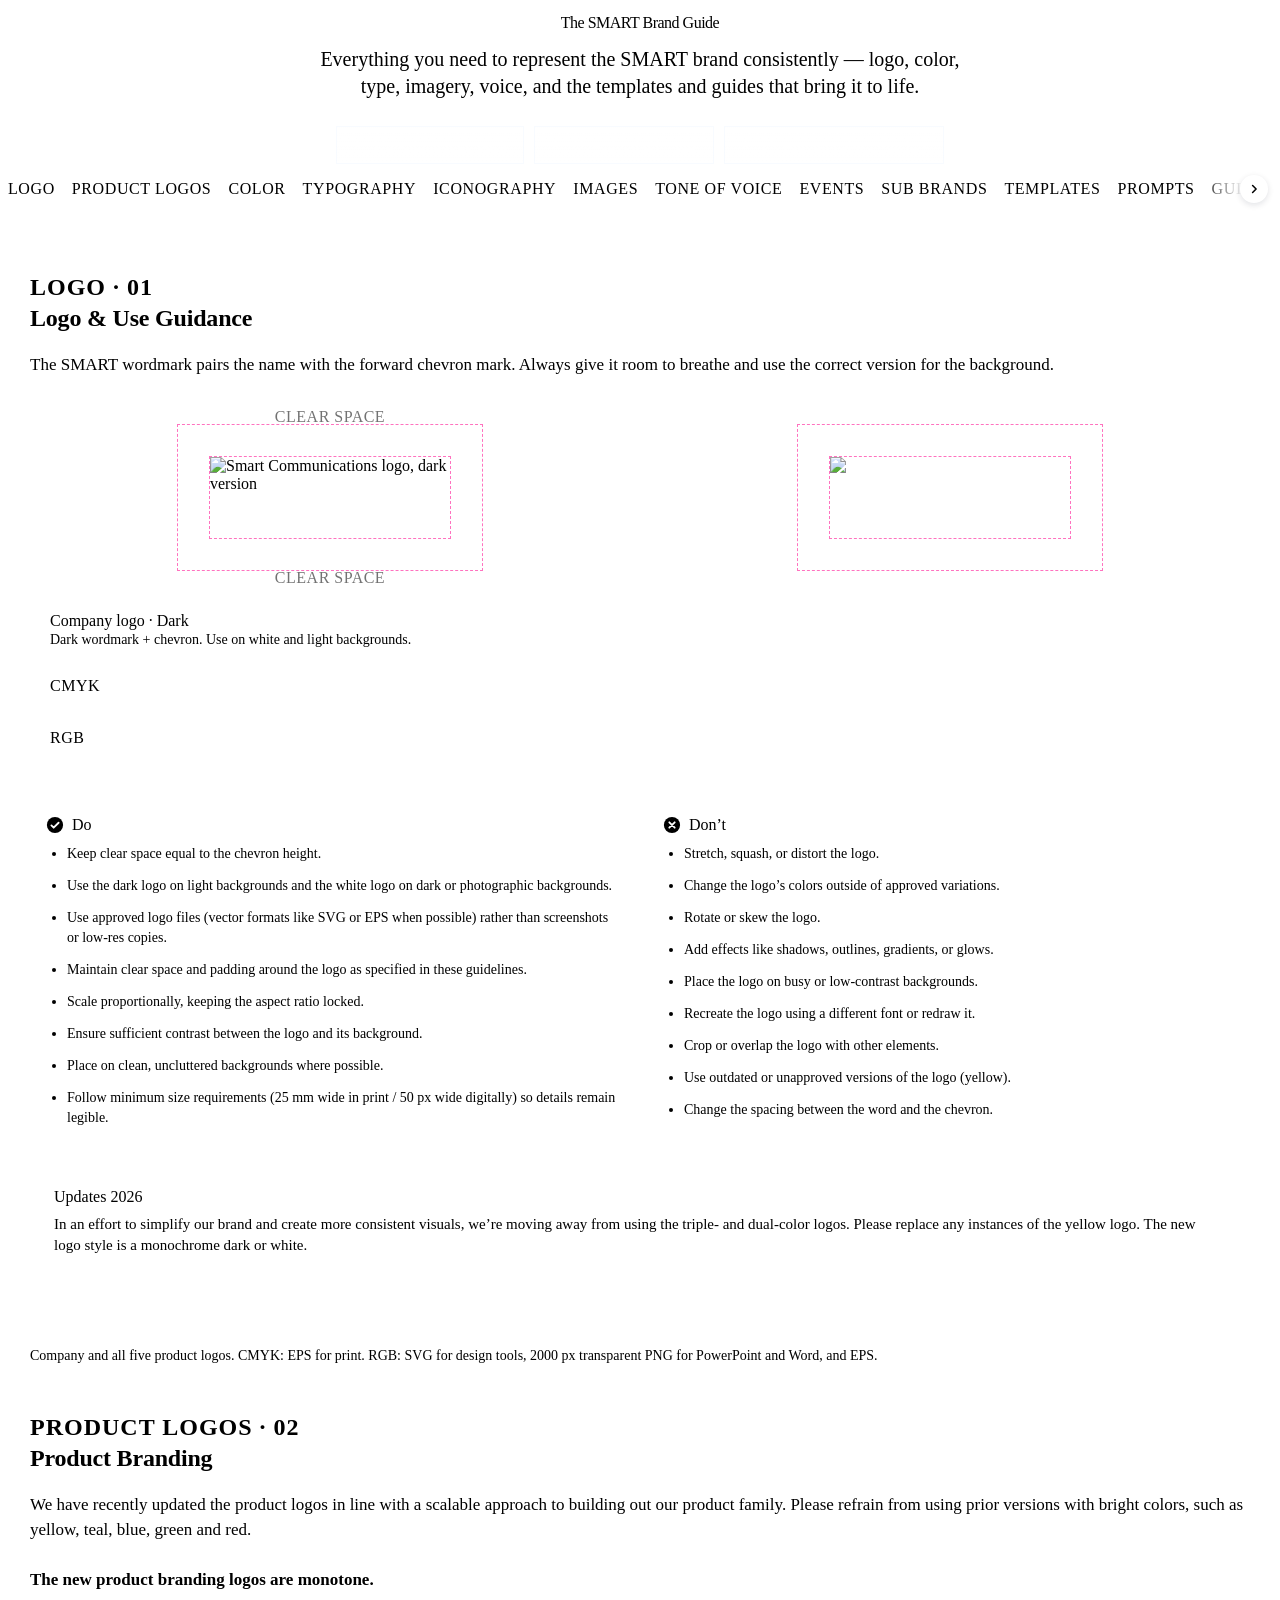
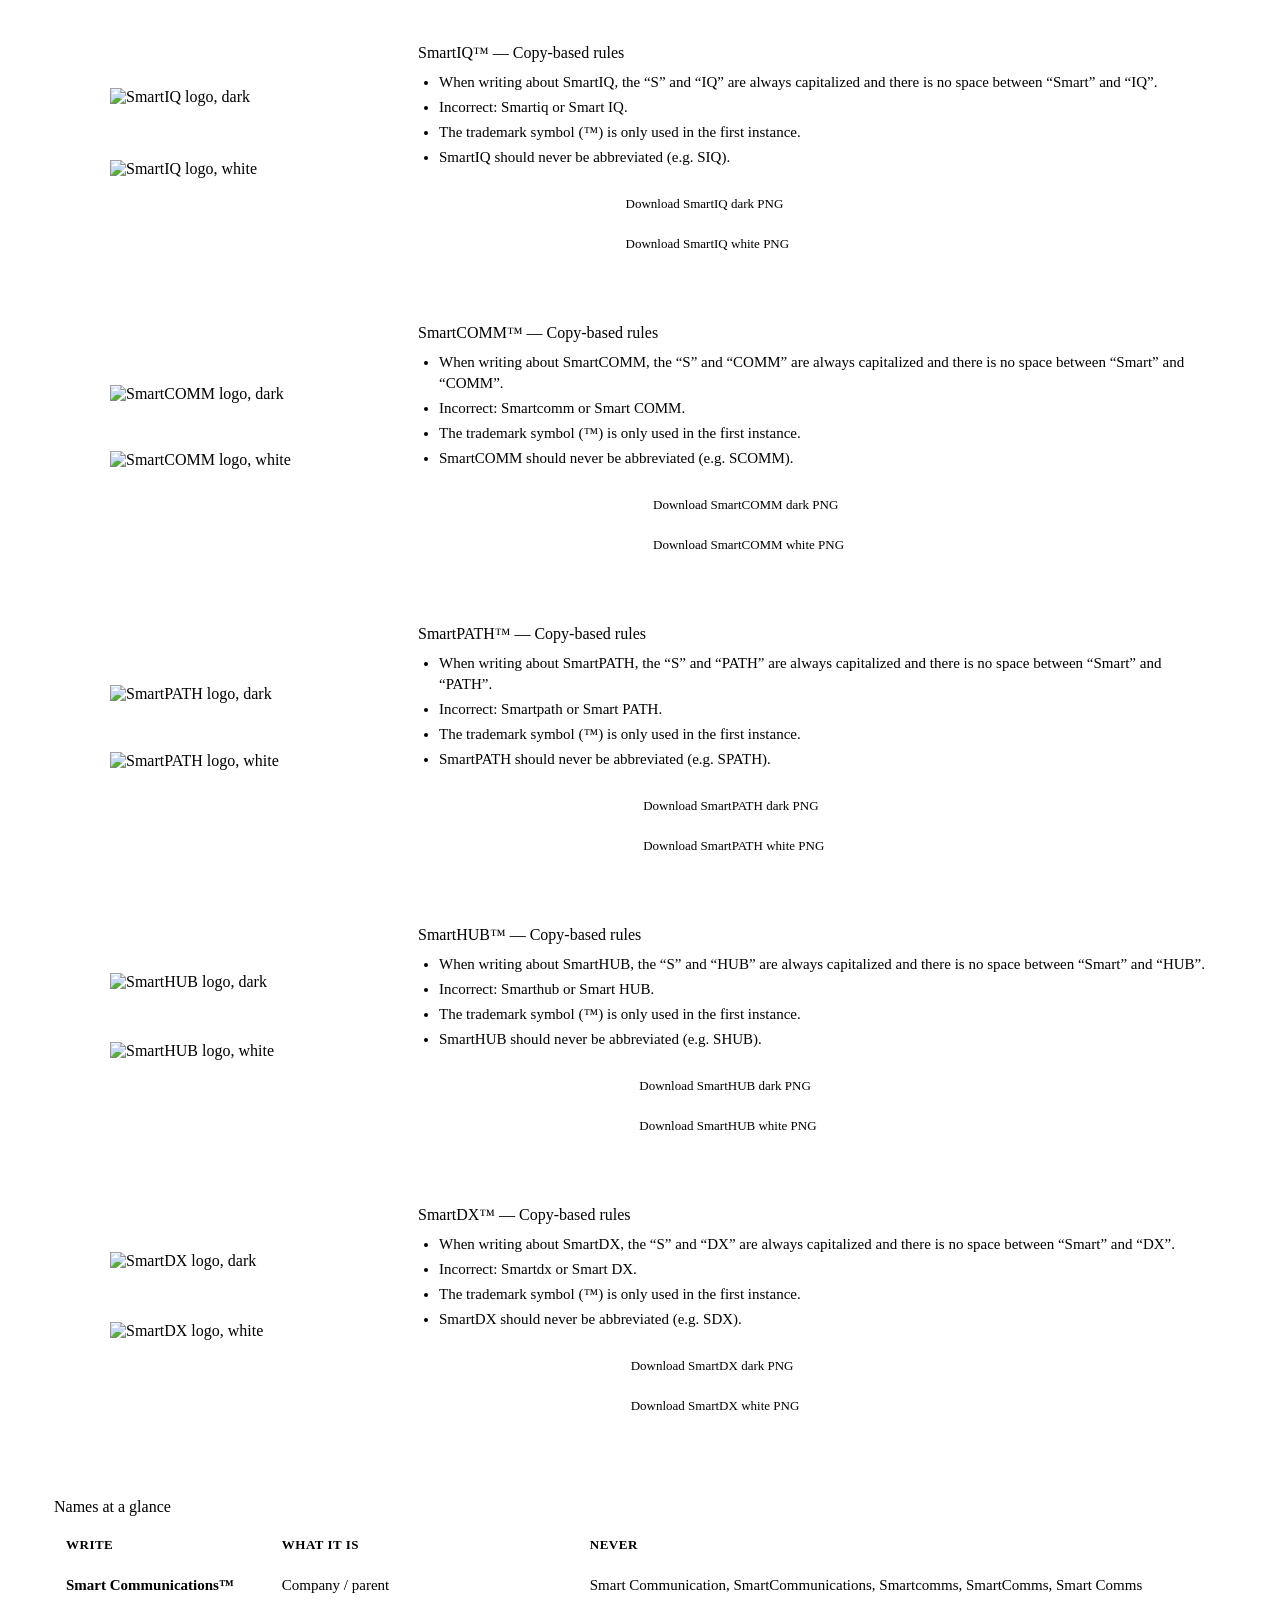
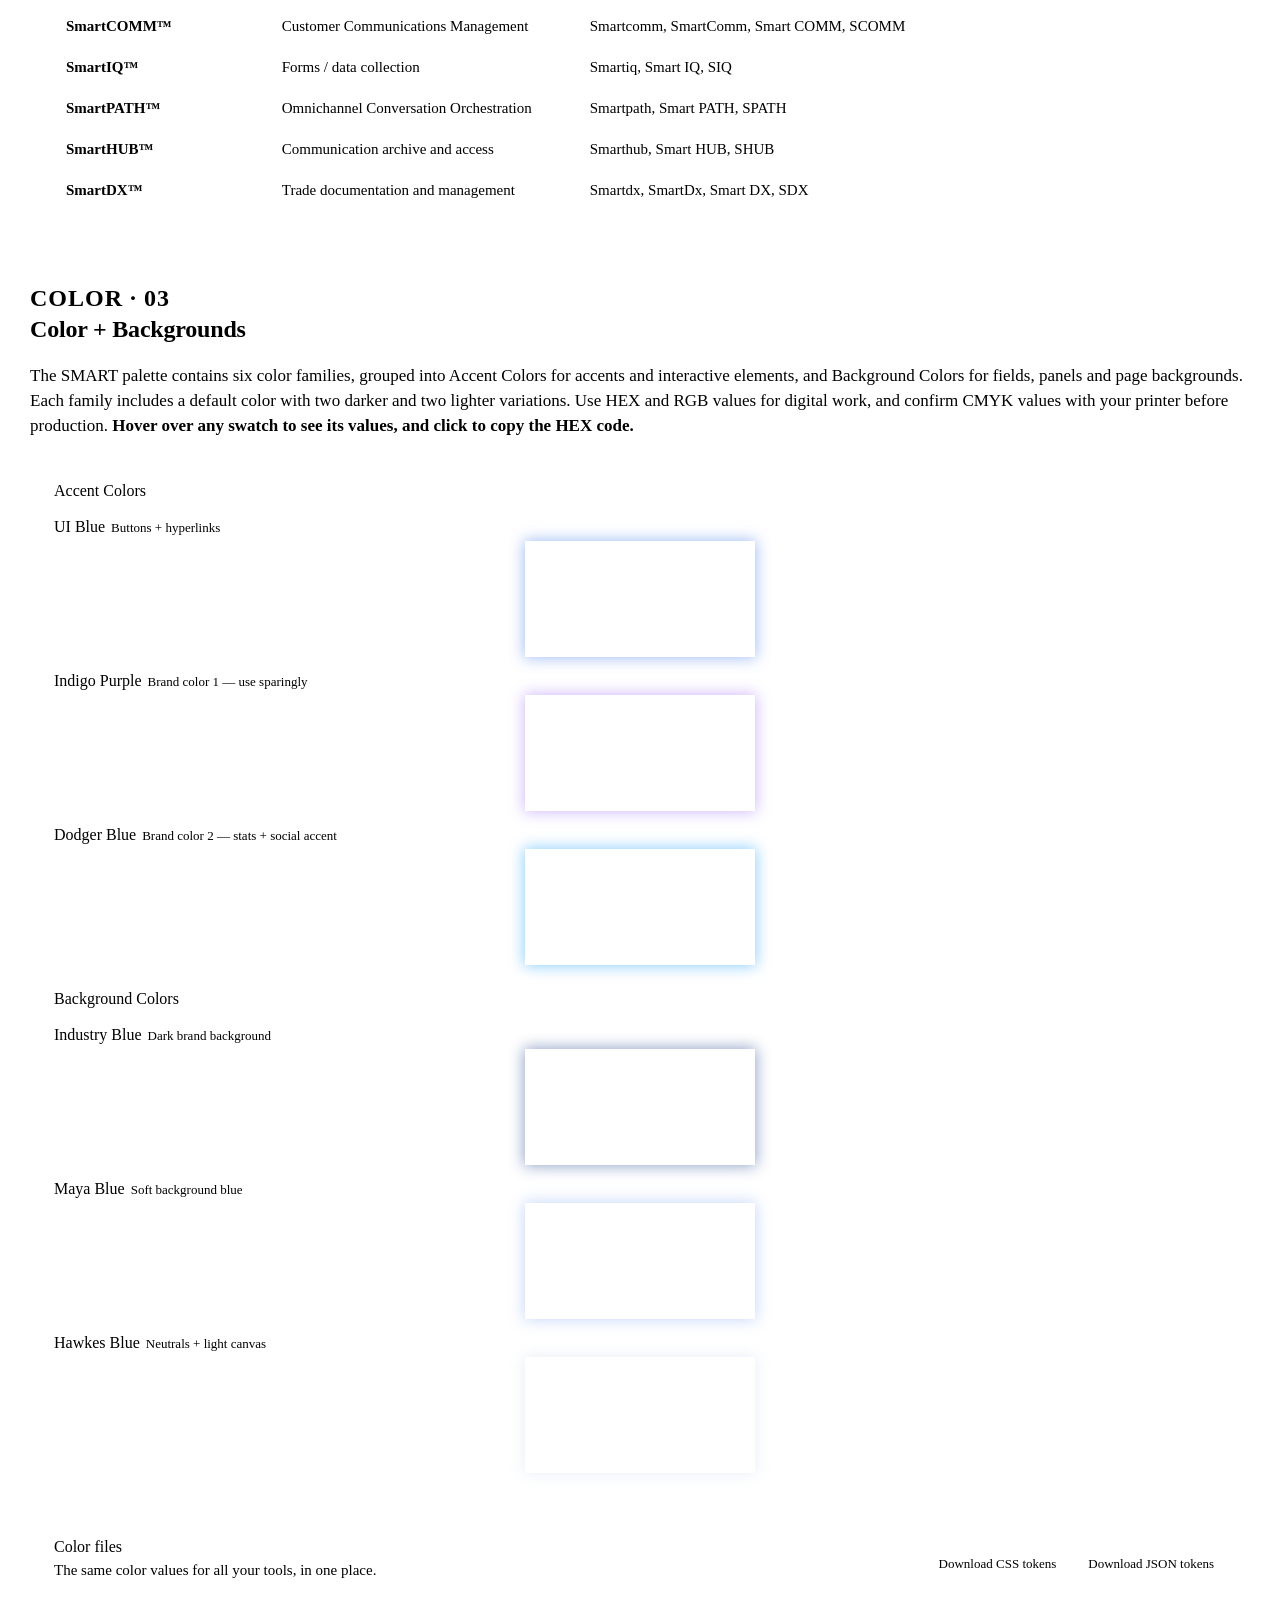
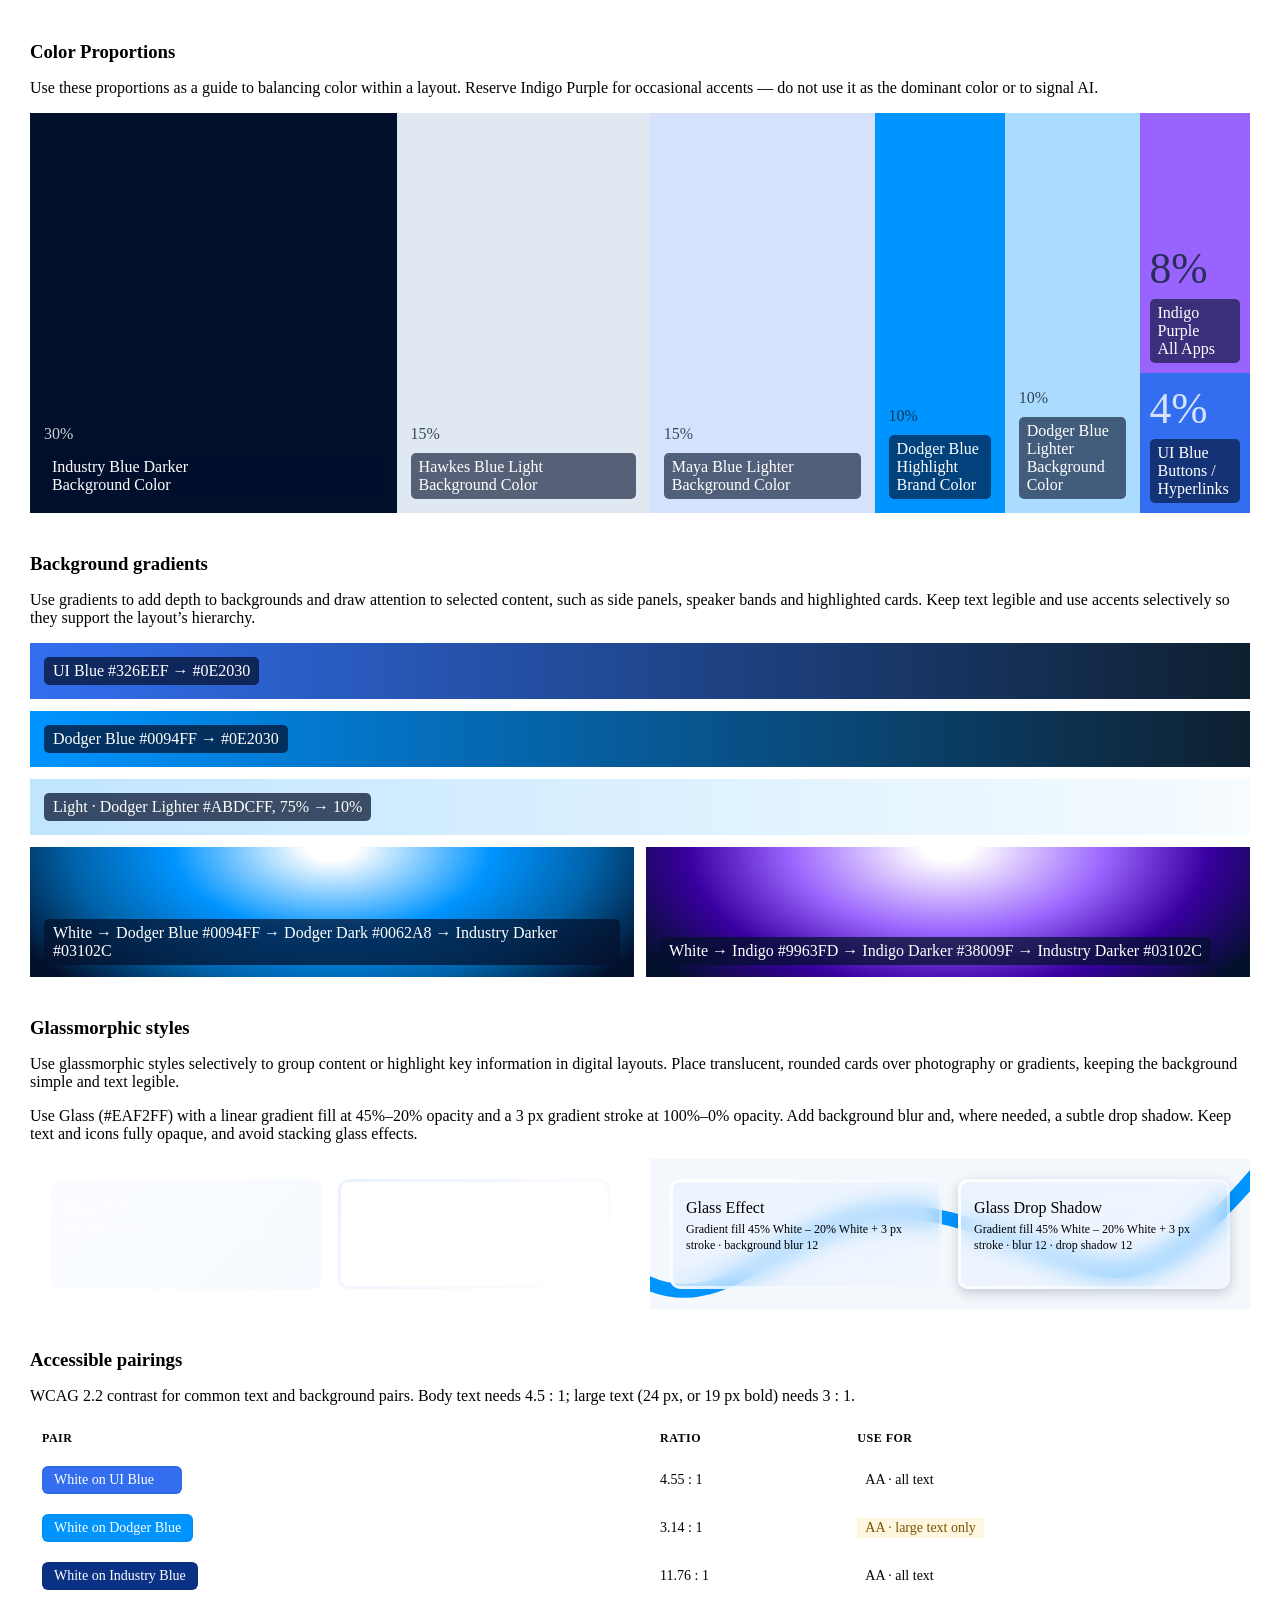
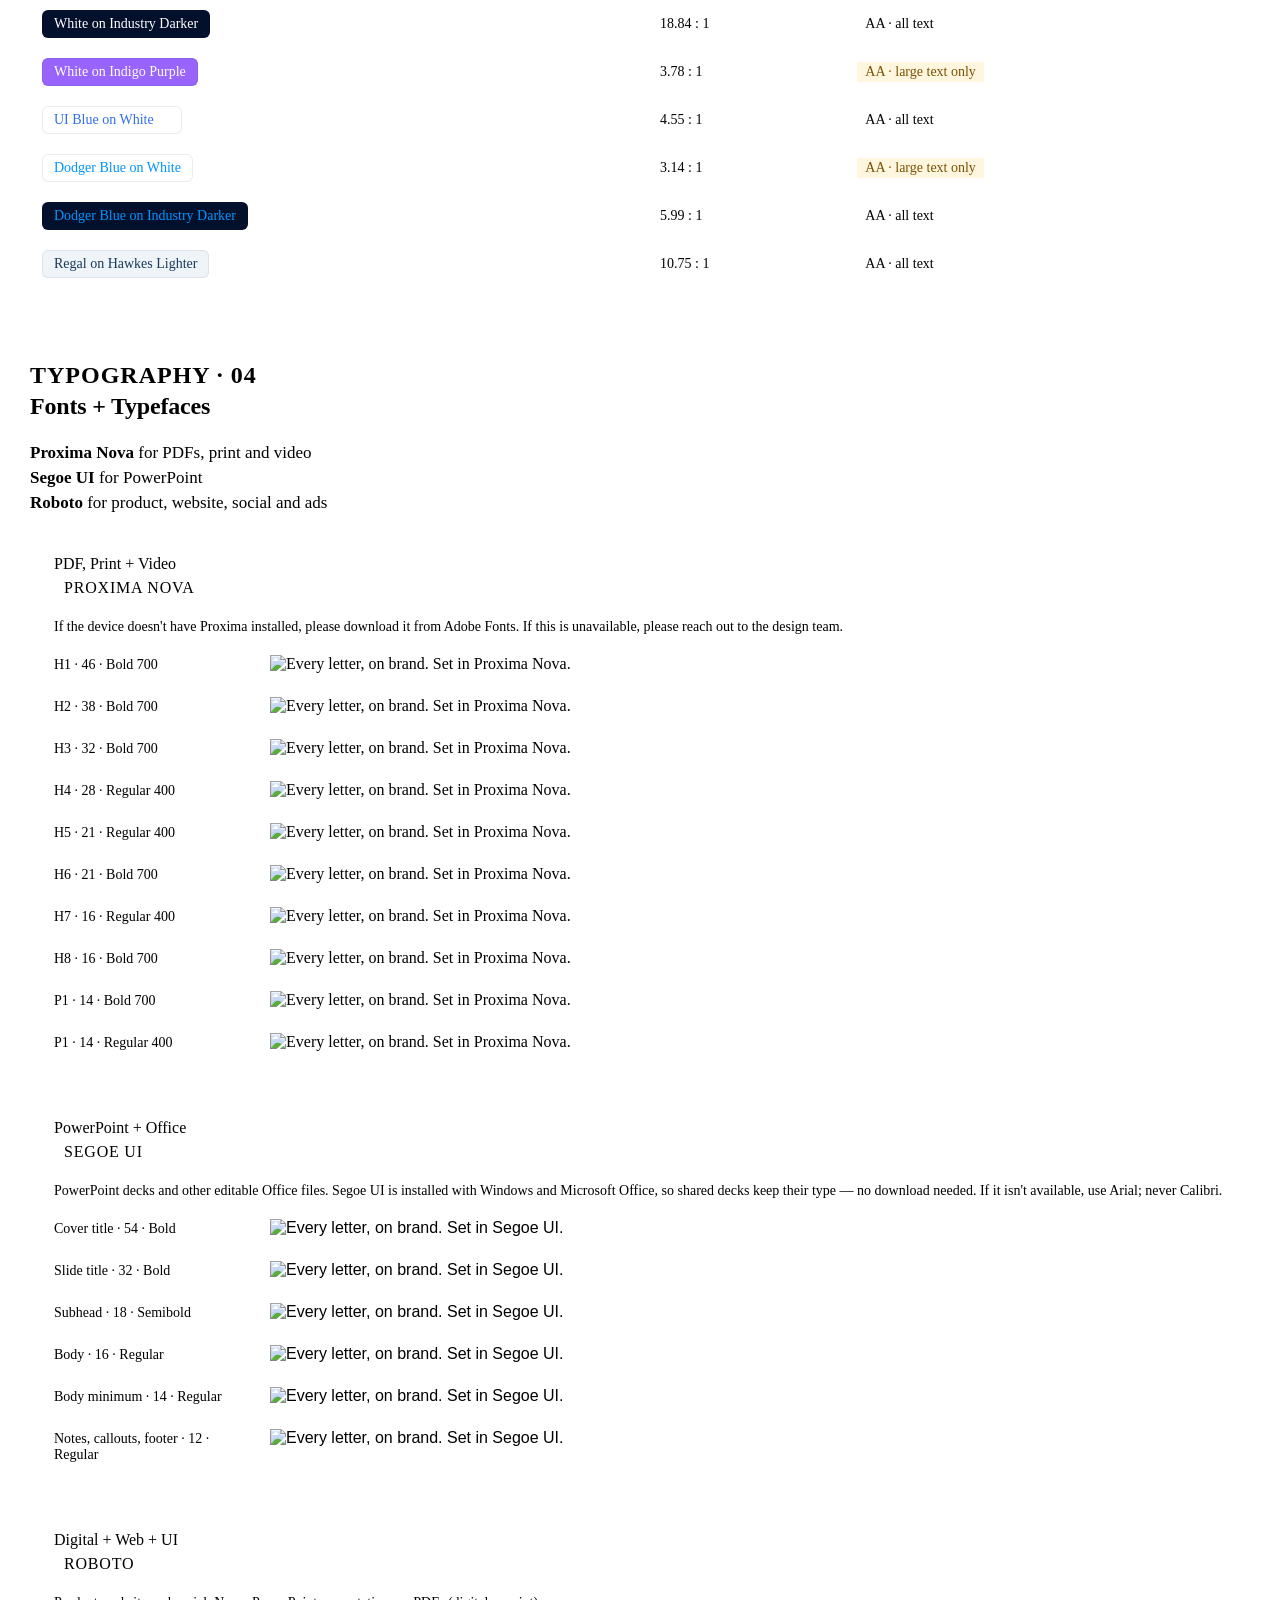
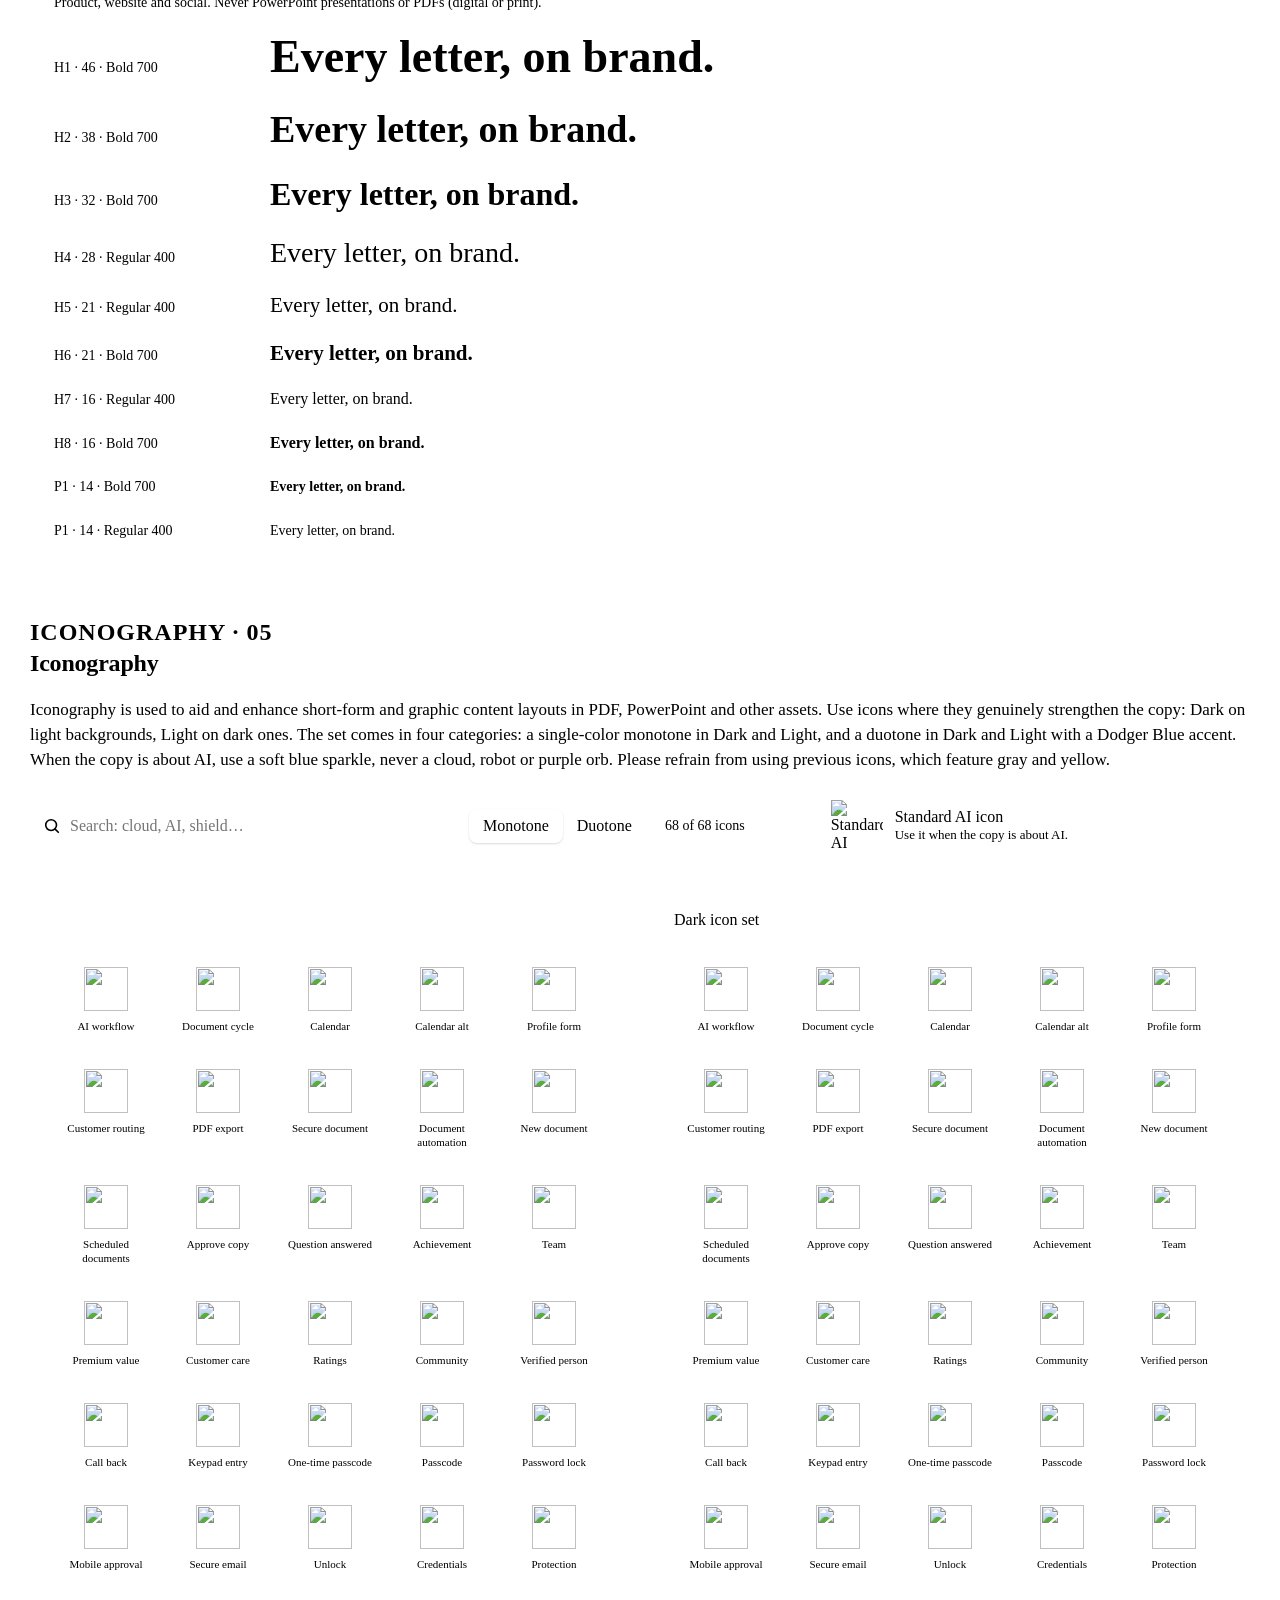
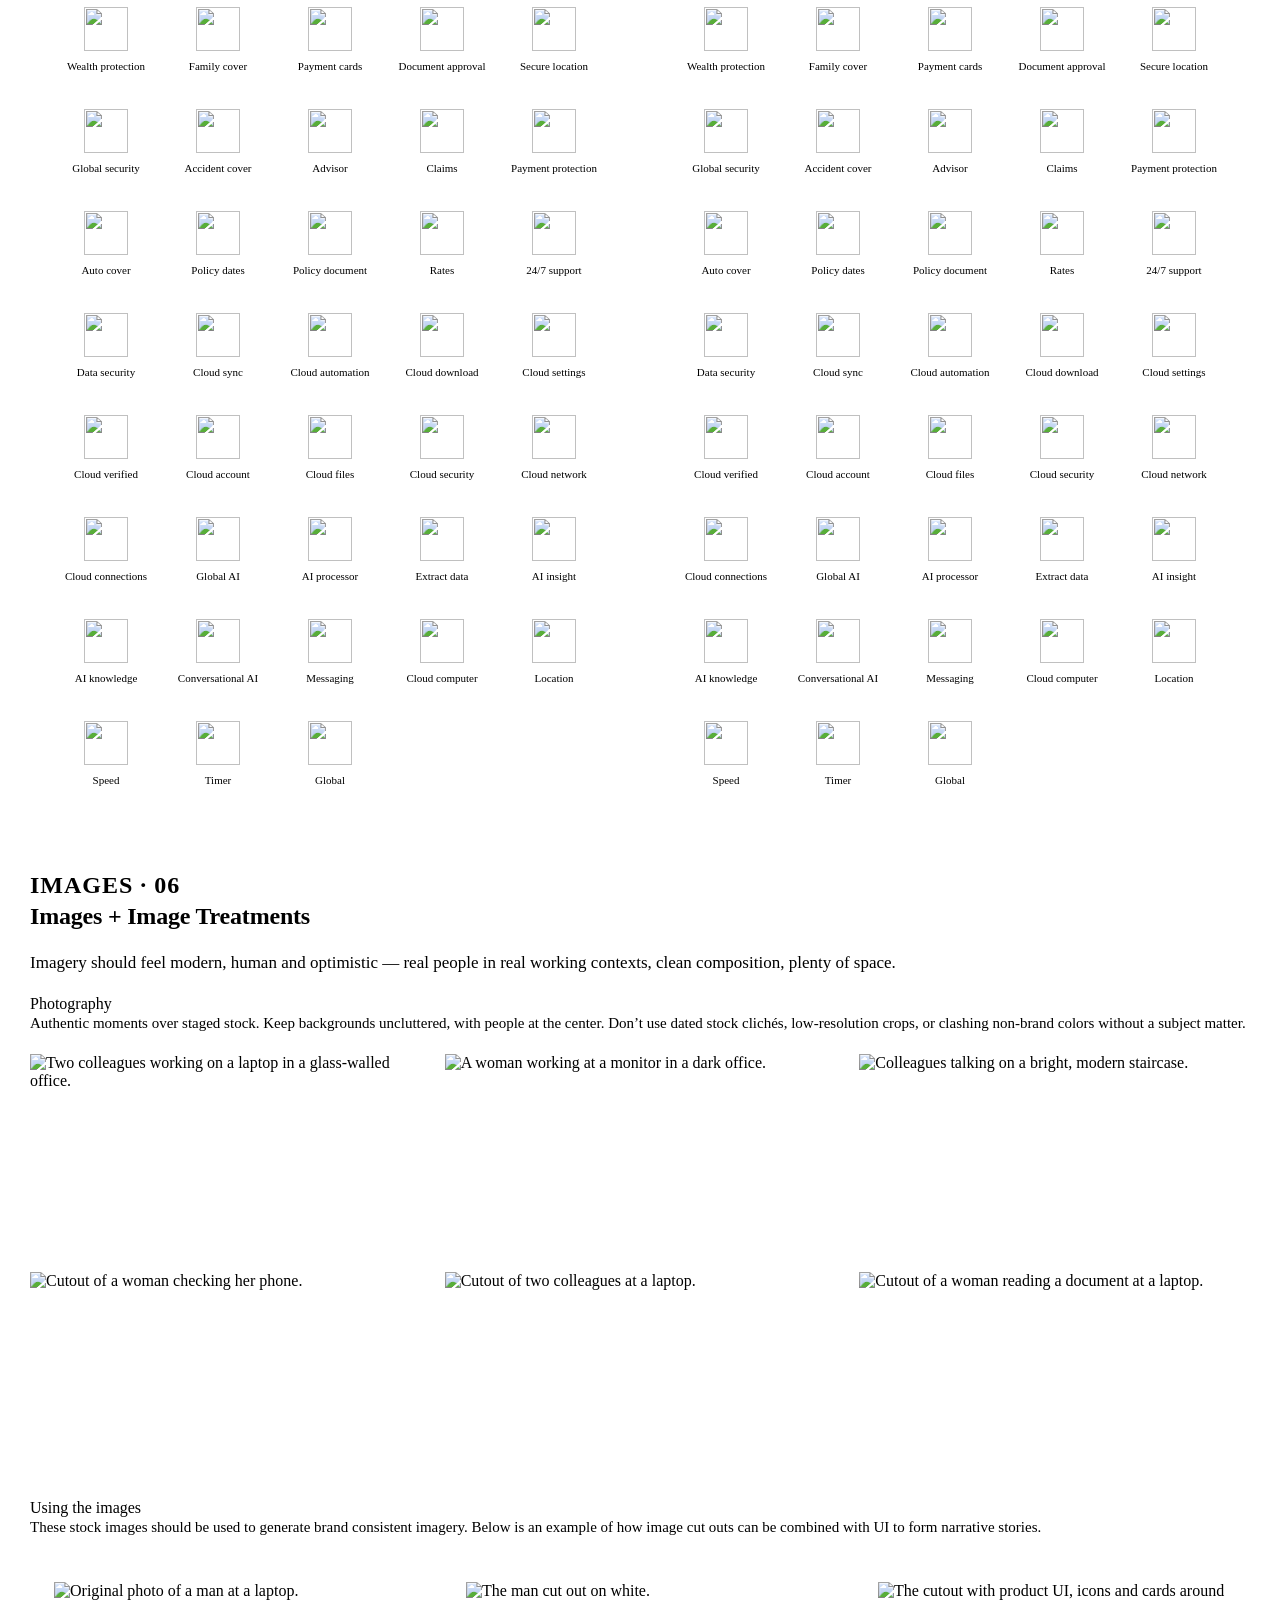
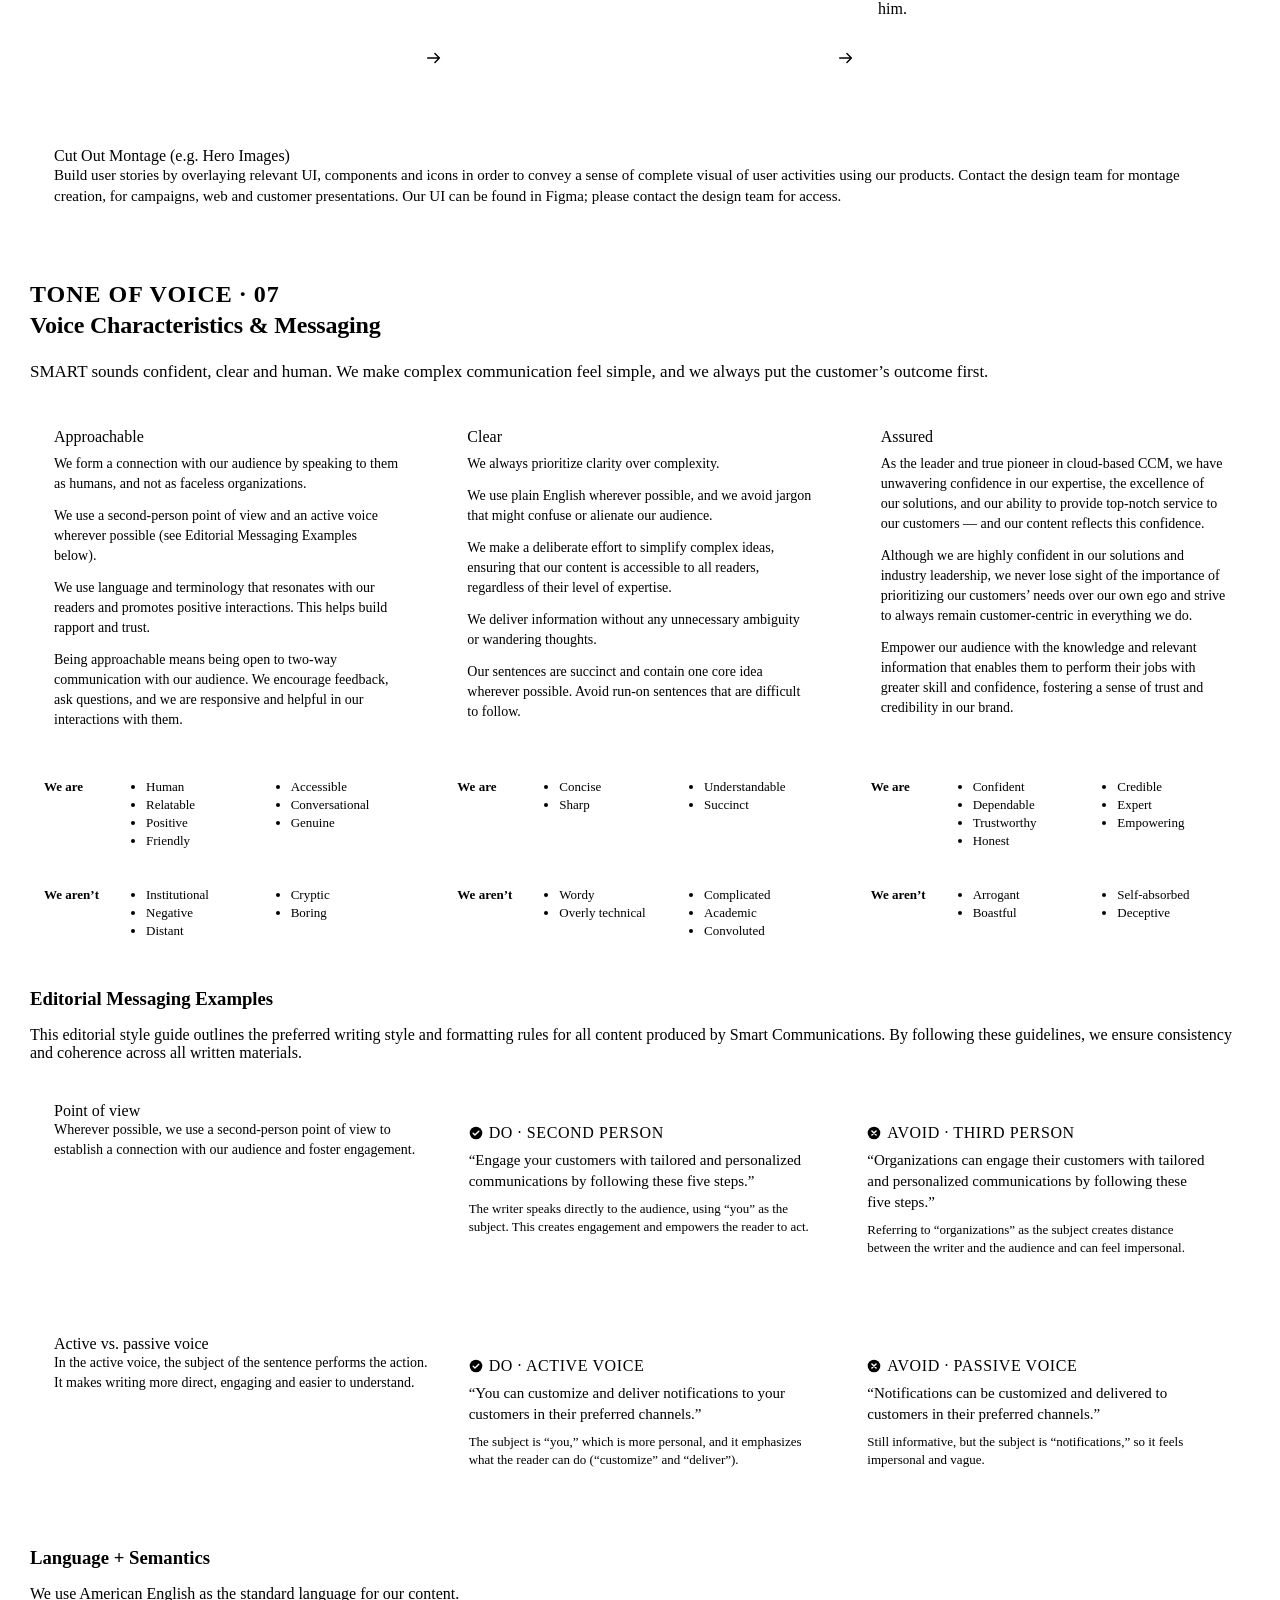
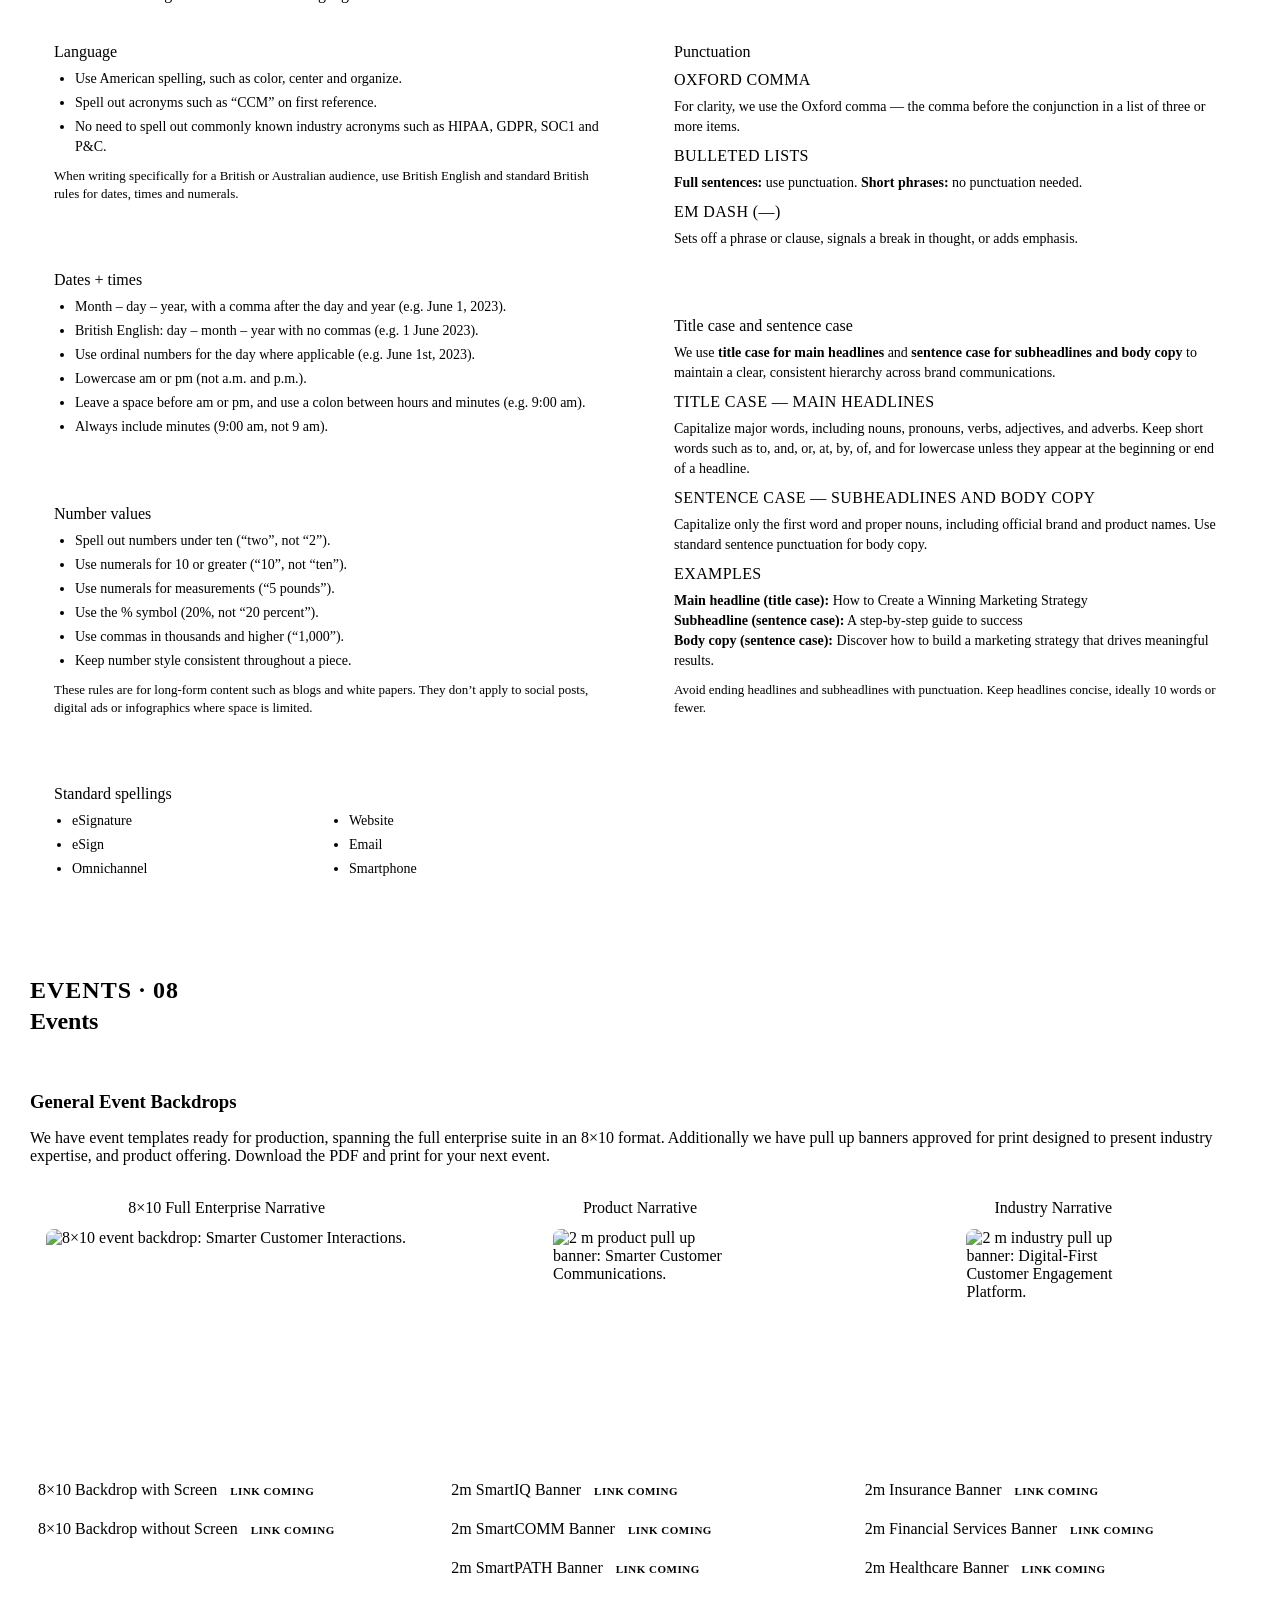
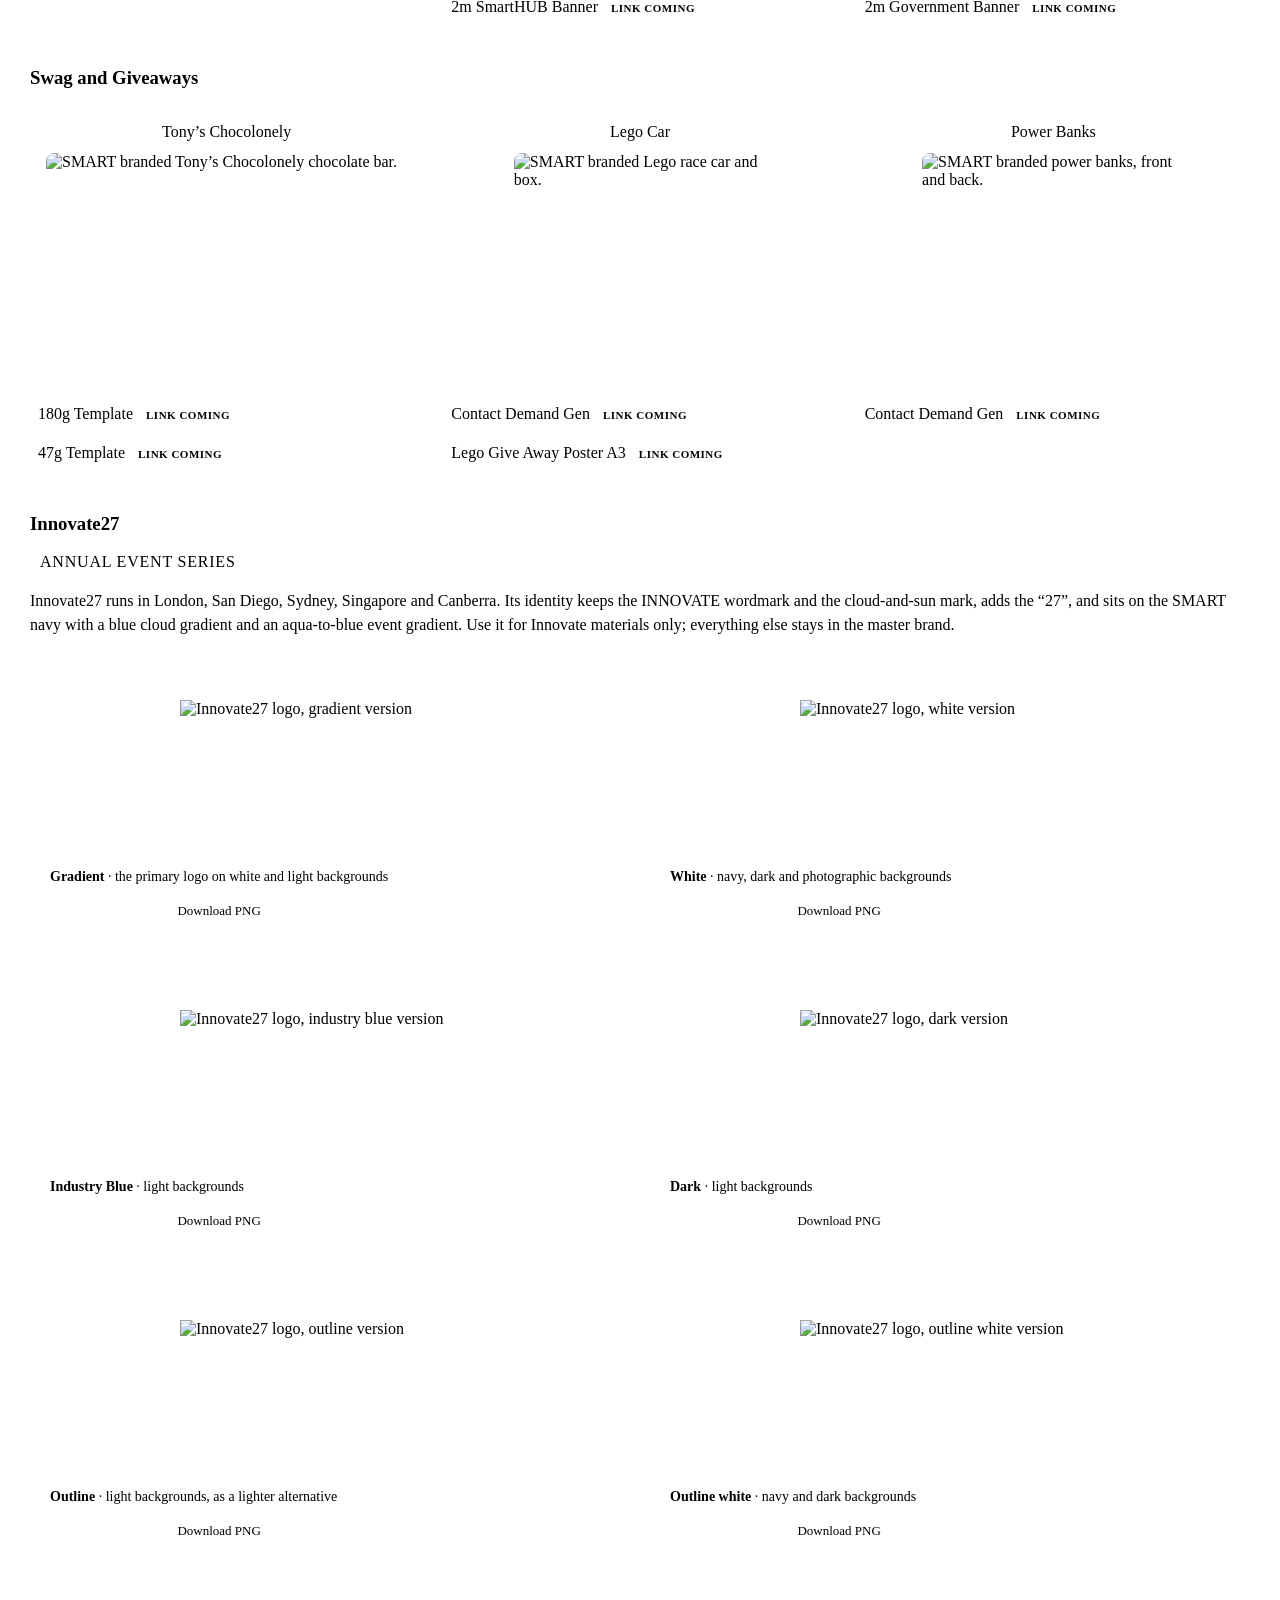
==== commit 1d2c3e51: "Innovate city photos: finished versions with the Innovate27 bar, and per-city PNG downloads Replaces" ====
--- a/site/index.html
+++ b/site/index.html
@@ -22,8 +22,8 @@
   <link rel="preconnect" href="https://fonts.gstatic.com" crossorigin>
   <link href="https://fonts.googleapis.com/css2?family=Roboto:wght@400;500;700&family=DM+Sans:wght@400;500;600;700&family=Poppins:wght@400;500;600;700&display=swap" rel="stylesheet">
   <link rel="stylesheet" href="https://use.typekit.net/wde7hle.css">
-  <link rel="stylesheet" href="css/tokens.css?v=20261116a">
-  <link rel="stylesheet" href="css/site.css?v=20261116a">
+  <link rel="stylesheet" href="css/tokens.css?v=20261117a">
+  <link rel="stylesheet" href="css/site.css?v=20261117a">
 <script>
   /* BugHerd feedback sidebar, for client review rounds only. It loads from the review link (?review=1) and stays on
      for that browser tab; ?review=0 turns it off. The public guide never loads it. */
@@ -979,41 +979,41 @@
           <div class="row" style="justify-content:center"><a class="btn" href="assets/downloads/SmartCommunications_Innovate27_Featured_Images.zip" download>Download all featured images (.zip, 13 MB)</a></div>
 
           <h3 class="inv-subhead">Location photos</h3>
-          <p class="inv-note">Licensed photos for each Innovate location, with a download for each city.</p>
+          <p class="inv-note">Photos for each Innovate location, finished with the Innovate27 bar, logo and color treatment. Download each city as a set of 2000 × 1334 px PNG files.</p>
           <h4 class="inv-group">London</h4>
           <div class="grid inv-photos">
-            <img src="assets/innovate27/photos/Innovate27_London_big-ben.jpg" alt="Big Ben and a red bus on Westminster Bridge, London." width="1200" height="800" loading="lazy">
-            <img src="assets/innovate27/photos/Innovate27_London_tower-bridge.jpg" alt="Tower Bridge, London, from the walkway at sunrise." width="1200" height="800" loading="lazy">
-            <div class="img-pack inv-photo-dl"><h4>London photos</h4><p>Full-resolution files for this location.</p><a class="btn btn--sm" data-link="photosLondon">Download London photos</a></div>
+            <img src="assets/innovate27/photos/Innovate27_London_big-ben.jpg?v=20261117a" alt="Big Ben and a red bus on Westminster Bridge, London." width="1200" height="800" loading="lazy">
+            <img src="assets/innovate27/photos/Innovate27_London_tower-bridge.jpg?v=20261117a" alt="Tower Bridge, London, from the walkway at sunrise." width="1200" height="800" loading="lazy">
+            <div class="img-pack inv-photo-dl"><h4>London photos</h4><p>2 photos with the Innovate27 bar. PNG, 2000 × 1334 px (.zip, 7.3 MB).</p><a class="btn btn--sm" href="assets/downloads/SmartCommunications_Innovate27_London_Photos.zip" download>Download London photos</a></div>
           </div>
           <h4 class="inv-group">San Diego</h4>
           <div class="grid inv-photos">
-            <img src="assets/innovate27/photos/Innovate27_San-Diego_skyline.jpg" alt="San Diego skyline reflected in the bay at dusk." width="1200" height="800" loading="lazy">
-            <img src="assets/innovate27/photos/Innovate27_San-Diego_pier.jpg" alt="Ocean Beach pier, San Diego, at sunset." width="1200" height="800" loading="lazy">
-            <img src="assets/innovate27/photos/Innovate27_San-Diego_mission-beach.jpg" alt="Lifeguard tower 13 at Mission Beach, San Diego." width="1200" height="800" loading="lazy">
-            <div class="img-pack inv-photo-dl"><h4>San Diego photos</h4><p>Full-resolution files for this location.</p><a class="btn btn--sm" data-link="photosSanDiego">Download San Diego photos</a></div>
+            <img src="assets/innovate27/photos/Innovate27_San-Diego_skyline.jpg?v=20261117a" alt="San Diego skyline reflected in the bay at dusk." width="1200" height="800" loading="lazy">
+            <img src="assets/innovate27/photos/Innovate27_San-Diego_pier.jpg?v=20261117a" alt="Ocean Beach pier, San Diego, at sunset." width="1200" height="800" loading="lazy">
+            <img src="assets/innovate27/photos/Innovate27_San-Diego_mission-beach.jpg?v=20261117a" alt="Lifeguard tower 13 at Mission Beach, San Diego." width="1200" height="800" loading="lazy">
+            <div class="img-pack inv-photo-dl"><h4>San Diego photos</h4><p>3 photos with the Innovate27 bar. PNG, 2000 × 1334 px (.zip, 11 MB).</p><a class="btn btn--sm" href="assets/downloads/SmartCommunications_Innovate27_San-Diego_Photos.zip" download>Download San Diego photos</a></div>
           </div>
           <h4 class="inv-group">Sydney</h4>
           <div class="grid inv-photos">
-            <img src="assets/innovate27/photos/Innovate27_Sydney_opera-house.jpg" alt="Sydney Opera House and Harbour Bridge at sunset." width="1200" height="800" loading="lazy">
-            <img src="assets/innovate27/photos/Innovate27_Sydney_harbour.jpg" alt="Sydney Harbour and the Opera House from above." width="1200" height="800" loading="lazy">
-            <img src="assets/innovate27/photos/Innovate27_Sydney_bridge-sunset.jpg" alt="Sydney Harbour Bridge from the foreshore at sunset." width="1200" height="800" loading="lazy">
-            <img src="assets/innovate27/photos/Innovate27_Sydney_bridge-dusk.jpg" alt="Sydney Harbour Bridge lit up at dusk." width="1200" height="800" loading="lazy">
-            <div class="img-pack inv-photo-dl"><h4>Sydney photos</h4><p>Full-resolution files for this location.</p><a class="btn btn--sm" data-link="photosSydney">Download Sydney photos</a></div>
+            <img src="assets/innovate27/photos/Innovate27_Sydney_opera-house.jpg?v=20261117a" alt="Sydney Opera House and Harbour Bridge at sunset." width="1200" height="800" loading="lazy">
+            <img src="assets/innovate27/photos/Innovate27_Sydney_harbour.jpg?v=20261117a" alt="Sydney Harbour and the Opera House from above." width="1200" height="800" loading="lazy">
+            <img src="assets/innovate27/photos/Innovate27_Sydney_bridge-sunset.jpg?v=20261117a" alt="Sydney Harbour Bridge from the foreshore at sunset." width="1200" height="800" loading="lazy">
+            <img src="assets/innovate27/photos/Innovate27_Sydney_bridge-dusk.jpg?v=20261117a" alt="Sydney Harbour Bridge lit up at dusk." width="1200" height="800" loading="lazy">
+            <div class="img-pack inv-photo-dl"><h4>Sydney photos</h4><p>4 photos with the Innovate27 bar. PNG, 2000 × 1334 px (.zip, 16 MB).</p><a class="btn btn--sm" href="assets/downloads/SmartCommunications_Innovate27_Sydney_Photos.zip" download>Download Sydney photos</a></div>
           </div>
           <h4 class="inv-group">Singapore</h4>
           <div class="grid inv-photos">
-            <img src="assets/innovate27/photos/Innovate27_Singapore_gardens.jpg" alt="Supertrees at Gardens by the Bay, Singapore." width="1200" height="800" loading="lazy">
-            <img src="assets/innovate27/photos/Innovate27_Singapore_aerial.jpg" alt="Singapore skyline and Marina Bay from above." width="1200" height="800" loading="lazy">
-            <img src="assets/innovate27/photos/Innovate27_Singapore_bay-sunset.jpg" alt="Marina Bay Sands and the Gardens domes lit up at sunset, Singapore." width="1200" height="800" loading="lazy">
-            <img src="assets/innovate27/photos/Innovate27_Singapore_marina-twilight.jpg" alt="Marina Bay, Singapore, at twilight with light trails on the water." width="1200" height="800" loading="lazy">
-            <div class="img-pack inv-photo-dl"><h4>Singapore photos</h4><p>Full-resolution files for this location.</p><a class="btn btn--sm" data-link="photosSingapore">Download Singapore photos</a></div>
+            <img src="assets/innovate27/photos/Innovate27_Singapore_gardens.jpg?v=20261117a" alt="Supertrees at Gardens by the Bay, Singapore." width="1200" height="800" loading="lazy">
+            <img src="assets/innovate27/photos/Innovate27_Singapore_aerial.jpg?v=20261117a" alt="Singapore skyline and Marina Bay from above." width="1200" height="800" loading="lazy">
+            <img src="assets/innovate27/photos/Innovate27_Singapore_bay-sunset.jpg?v=20261117a" alt="Marina Bay Sands and the Gardens domes lit up at sunset, Singapore." width="1200" height="800" loading="lazy">
+            <img src="assets/innovate27/photos/Innovate27_Singapore_marina-twilight.jpg?v=20261117a" alt="Marina Bay, Singapore, at twilight with light trails on the water." width="1200" height="800" loading="lazy">
+            <div class="img-pack inv-photo-dl"><h4>Singapore photos</h4><p>4 photos with the Innovate27 bar. PNG, 2000 × 1334 px (.zip, 17 MB).</p><a class="btn btn--sm" href="assets/downloads/SmartCommunications_Innovate27_Singapore_Photos.zip" download>Download Singapore photos</a></div>
           </div>
           <h4 class="inv-group">Canberra</h4>
           <div class="grid inv-photos">
-            <img src="assets/innovate27/photos/Innovate27_Canberra_parliament.jpg" alt="Parliament House, Canberra, reflected in the forecourt pool." width="1200" height="800" loading="lazy">
-            <img src="assets/innovate27/photos/Innovate27_Canberra_parliament-hill.jpg" alt="Parliament House, Canberra, above the trees." width="1200" height="800" loading="lazy">
-            <div class="img-pack inv-photo-dl"><h4>Canberra photos</h4><p>Full-resolution files for this location.</p><a class="btn btn--sm" data-link="photosCanberra">Download Canberra photos</a></div>
+            <img src="assets/innovate27/photos/Innovate27_Canberra_parliament.jpg?v=20261117a" alt="Parliament House, Canberra, reflected in the forecourt pool." width="1200" height="800" loading="lazy">
+            <img src="assets/innovate27/photos/Innovate27_Canberra_parliament-hill.jpg?v=20261117a" alt="Parliament House, Canberra, above the trees." width="1200" height="800" loading="lazy">
+            <div class="img-pack inv-photo-dl"><h4>Canberra photos</h4><p>2 photos with the Innovate27 bar. PNG, 2000 × 1334 px (.zip, 5.4 MB).</p><a class="btn btn--sm" href="assets/downloads/SmartCommunications_Innovate27_Canberra_Photos.zip" download>Download Canberra photos</a></div>
           </div>
             </div>
           </div>
@@ -1444,7 +1444,7 @@
   </div>
 </dialog>
 
-<script src="js/data.js?v=20261116a"></script>
-<script src="js/site.js?v=20261116a"></script>
+<script src="js/data.js?v=20261117a"></script>
+<script src="js/site.js?v=20261117a"></script>
 </body>
 </html>
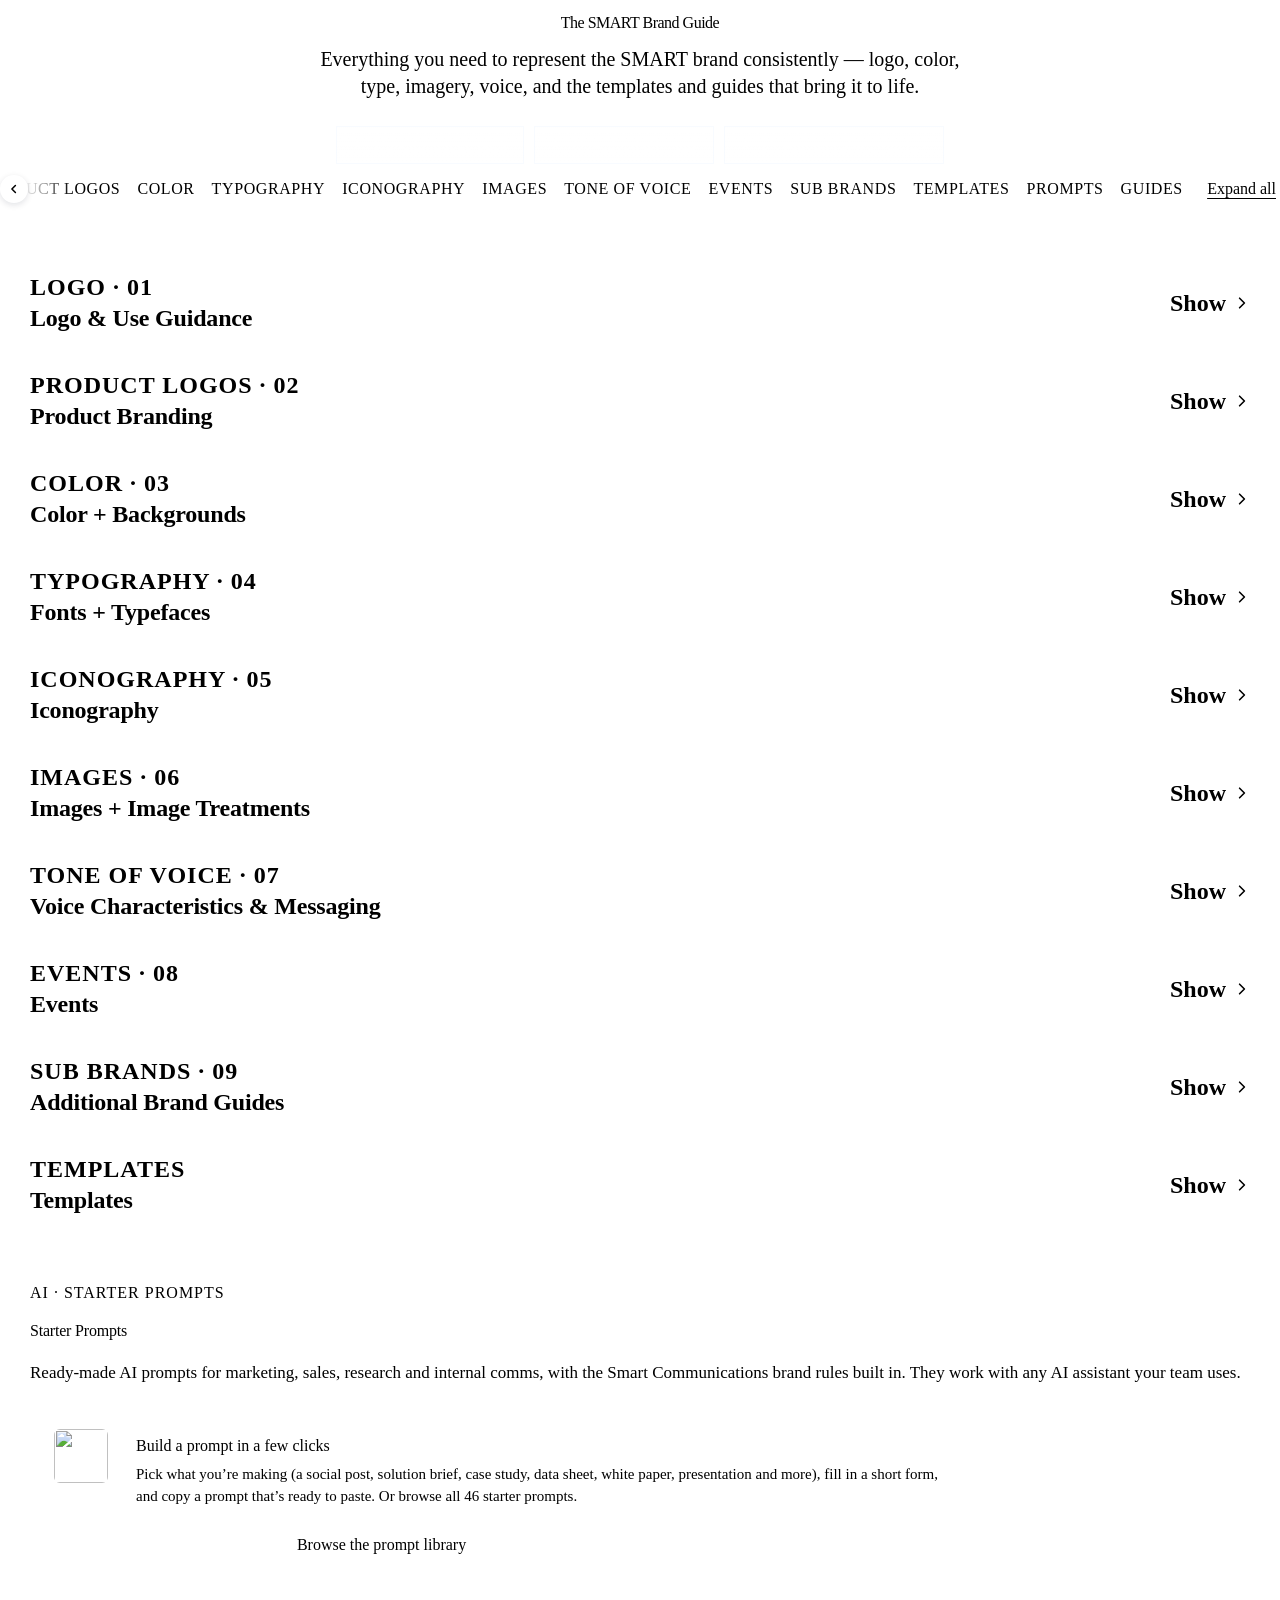
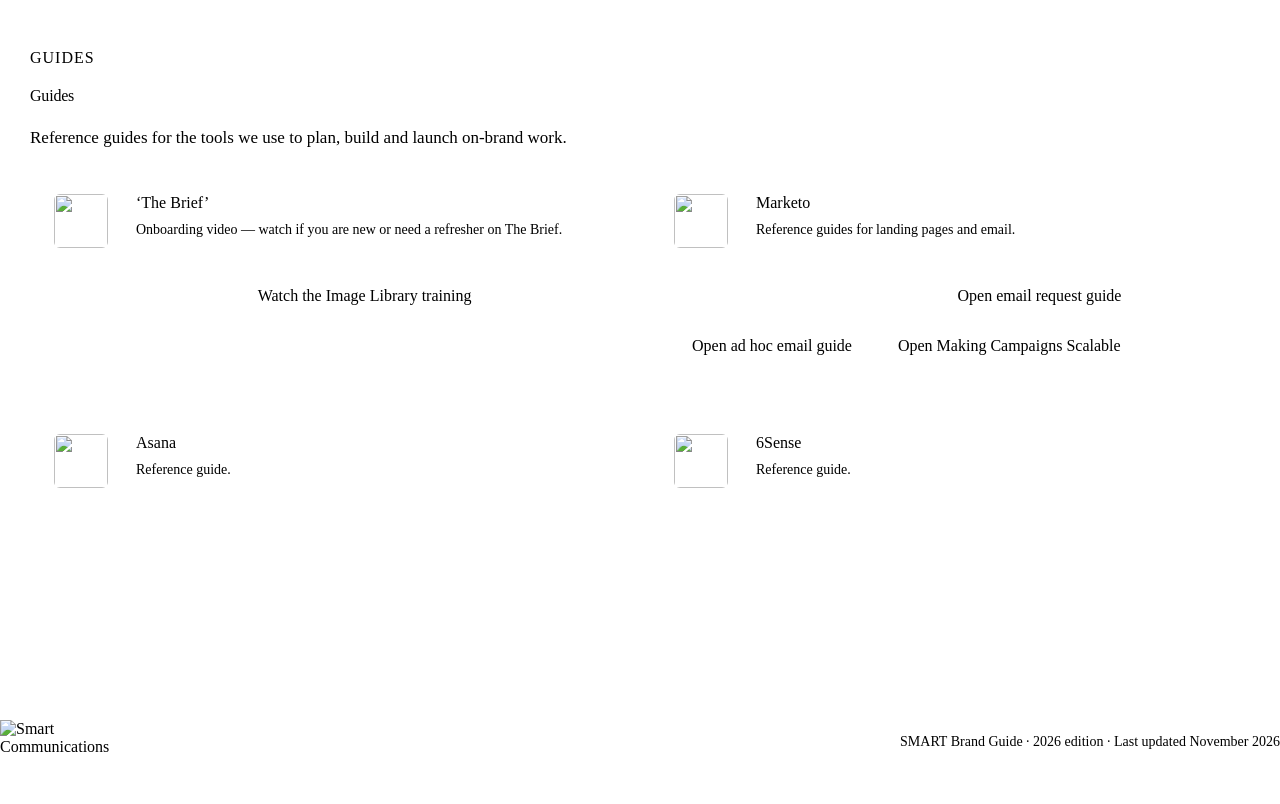
==== commit c3a4b87f: "Bring back collapsing sections Sets REVIEW_PERIOD to false, so sections start closed with Expand all" ====
--- a/site/index.html
+++ b/site/index.html
@@ -22,8 +22,8 @@
   <link rel="preconnect" href="https://fonts.gstatic.com" crossorigin>
   <link href="https://fonts.googleapis.com/css2?family=Roboto:wght@400;500;700&family=DM+Sans:wght@400;500;600;700&family=Poppins:wght@400;500;600;700&display=swap" rel="stylesheet">
   <link rel="stylesheet" href="https://use.typekit.net/wde7hle.css">
-  <link rel="stylesheet" href="css/tokens.css?v=20261117a">
-  <link rel="stylesheet" href="css/site.css?v=20261117a">
+  <link rel="stylesheet" href="css/tokens.css?v=20261117b">
+  <link rel="stylesheet" href="css/site.css?v=20261117b">
 <script>
   /* BugHerd feedback sidebar, for client review rounds only. It loads from the review link (?review=1) and stays on
      for that browser tab; ?review=0 turns it off. The public guide never loads it. */
@@ -982,37 +982,37 @@
           <p class="inv-note">Photos for each Innovate location, finished with the Innovate27 bar, logo and color treatment. Download each city as a set of 2000 × 1334 px PNG files.</p>
           <h4 class="inv-group">London</h4>
           <div class="grid inv-photos">
-            <img src="assets/innovate27/photos/Innovate27_London_big-ben.jpg?v=20261117a" alt="Big Ben and a red bus on Westminster Bridge, London." width="1200" height="800" loading="lazy">
-            <img src="assets/innovate27/photos/Innovate27_London_tower-bridge.jpg?v=20261117a" alt="Tower Bridge, London, from the walkway at sunrise." width="1200" height="800" loading="lazy">
+            <img src="assets/innovate27/photos/Innovate27_London_big-ben.jpg?v=20261117b" alt="Big Ben and a red bus on Westminster Bridge, London." width="1200" height="800" loading="lazy">
+            <img src="assets/innovate27/photos/Innovate27_London_tower-bridge.jpg?v=20261117b" alt="Tower Bridge, London, from the walkway at sunrise." width="1200" height="800" loading="lazy">
             <div class="img-pack inv-photo-dl"><h4>London photos</h4><p>2 photos with the Innovate27 bar. PNG, 2000 × 1334 px (.zip, 7.3 MB).</p><a class="btn btn--sm" href="assets/downloads/SmartCommunications_Innovate27_London_Photos.zip" download>Download London photos</a></div>
           </div>
           <h4 class="inv-group">San Diego</h4>
           <div class="grid inv-photos">
-            <img src="assets/innovate27/photos/Innovate27_San-Diego_skyline.jpg?v=20261117a" alt="San Diego skyline reflected in the bay at dusk." width="1200" height="800" loading="lazy">
-            <img src="assets/innovate27/photos/Innovate27_San-Diego_pier.jpg?v=20261117a" alt="Ocean Beach pier, San Diego, at sunset." width="1200" height="800" loading="lazy">
-            <img src="assets/innovate27/photos/Innovate27_San-Diego_mission-beach.jpg?v=20261117a" alt="Lifeguard tower 13 at Mission Beach, San Diego." width="1200" height="800" loading="lazy">
+            <img src="assets/innovate27/photos/Innovate27_San-Diego_skyline.jpg?v=20261117b" alt="San Diego skyline reflected in the bay at dusk." width="1200" height="800" loading="lazy">
+            <img src="assets/innovate27/photos/Innovate27_San-Diego_pier.jpg?v=20261117b" alt="Ocean Beach pier, San Diego, at sunset." width="1200" height="800" loading="lazy">
+            <img src="assets/innovate27/photos/Innovate27_San-Diego_mission-beach.jpg?v=20261117b" alt="Lifeguard tower 13 at Mission Beach, San Diego." width="1200" height="800" loading="lazy">
             <div class="img-pack inv-photo-dl"><h4>San Diego photos</h4><p>3 photos with the Innovate27 bar. PNG, 2000 × 1334 px (.zip, 11 MB).</p><a class="btn btn--sm" href="assets/downloads/SmartCommunications_Innovate27_San-Diego_Photos.zip" download>Download San Diego photos</a></div>
           </div>
           <h4 class="inv-group">Sydney</h4>
           <div class="grid inv-photos">
-            <img src="assets/innovate27/photos/Innovate27_Sydney_opera-house.jpg?v=20261117a" alt="Sydney Opera House and Harbour Bridge at sunset." width="1200" height="800" loading="lazy">
-            <img src="assets/innovate27/photos/Innovate27_Sydney_harbour.jpg?v=20261117a" alt="Sydney Harbour and the Opera House from above." width="1200" height="800" loading="lazy">
-            <img src="assets/innovate27/photos/Innovate27_Sydney_bridge-sunset.jpg?v=20261117a" alt="Sydney Harbour Bridge from the foreshore at sunset." width="1200" height="800" loading="lazy">
-            <img src="assets/innovate27/photos/Innovate27_Sydney_bridge-dusk.jpg?v=20261117a" alt="Sydney Harbour Bridge lit up at dusk." width="1200" height="800" loading="lazy">
+            <img src="assets/innovate27/photos/Innovate27_Sydney_opera-house.jpg?v=20261117b" alt="Sydney Opera House and Harbour Bridge at sunset." width="1200" height="800" loading="lazy">
+            <img src="assets/innovate27/photos/Innovate27_Sydney_harbour.jpg?v=20261117b" alt="Sydney Harbour and the Opera House from above." width="1200" height="800" loading="lazy">
+            <img src="assets/innovate27/photos/Innovate27_Sydney_bridge-sunset.jpg?v=20261117b" alt="Sydney Harbour Bridge from the foreshore at sunset." width="1200" height="800" loading="lazy">
+            <img src="assets/innovate27/photos/Innovate27_Sydney_bridge-dusk.jpg?v=20261117b" alt="Sydney Harbour Bridge lit up at dusk." width="1200" height="800" loading="lazy">
             <div class="img-pack inv-photo-dl"><h4>Sydney photos</h4><p>4 photos with the Innovate27 bar. PNG, 2000 × 1334 px (.zip, 16 MB).</p><a class="btn btn--sm" href="assets/downloads/SmartCommunications_Innovate27_Sydney_Photos.zip" download>Download Sydney photos</a></div>
           </div>
           <h4 class="inv-group">Singapore</h4>
           <div class="grid inv-photos">
-            <img src="assets/innovate27/photos/Innovate27_Singapore_gardens.jpg?v=20261117a" alt="Supertrees at Gardens by the Bay, Singapore." width="1200" height="800" loading="lazy">
-            <img src="assets/innovate27/photos/Innovate27_Singapore_aerial.jpg?v=20261117a" alt="Singapore skyline and Marina Bay from above." width="1200" height="800" loading="lazy">
-            <img src="assets/innovate27/photos/Innovate27_Singapore_bay-sunset.jpg?v=20261117a" alt="Marina Bay Sands and the Gardens domes lit up at sunset, Singapore." width="1200" height="800" loading="lazy">
-            <img src="assets/innovate27/photos/Innovate27_Singapore_marina-twilight.jpg?v=20261117a" alt="Marina Bay, Singapore, at twilight with light trails on the water." width="1200" height="800" loading="lazy">
+            <img src="assets/innovate27/photos/Innovate27_Singapore_gardens.jpg?v=20261117b" alt="Supertrees at Gardens by the Bay, Singapore." width="1200" height="800" loading="lazy">
+            <img src="assets/innovate27/photos/Innovate27_Singapore_aerial.jpg?v=20261117b" alt="Singapore skyline and Marina Bay from above." width="1200" height="800" loading="lazy">
+            <img src="assets/innovate27/photos/Innovate27_Singapore_bay-sunset.jpg?v=20261117b" alt="Marina Bay Sands and the Gardens domes lit up at sunset, Singapore." width="1200" height="800" loading="lazy">
+            <img src="assets/innovate27/photos/Innovate27_Singapore_marina-twilight.jpg?v=20261117b" alt="Marina Bay, Singapore, at twilight with light trails on the water." width="1200" height="800" loading="lazy">
             <div class="img-pack inv-photo-dl"><h4>Singapore photos</h4><p>4 photos with the Innovate27 bar. PNG, 2000 × 1334 px (.zip, 17 MB).</p><a class="btn btn--sm" href="assets/downloads/SmartCommunications_Innovate27_Singapore_Photos.zip" download>Download Singapore photos</a></div>
           </div>
           <h4 class="inv-group">Canberra</h4>
           <div class="grid inv-photos">
-            <img src="assets/innovate27/photos/Innovate27_Canberra_parliament.jpg?v=20261117a" alt="Parliament House, Canberra, reflected in the forecourt pool." width="1200" height="800" loading="lazy">
-            <img src="assets/innovate27/photos/Innovate27_Canberra_parliament-hill.jpg?v=20261117a" alt="Parliament House, Canberra, above the trees." width="1200" height="800" loading="lazy">
+            <img src="assets/innovate27/photos/Innovate27_Canberra_parliament.jpg?v=20261117b" alt="Parliament House, Canberra, reflected in the forecourt pool." width="1200" height="800" loading="lazy">
+            <img src="assets/innovate27/photos/Innovate27_Canberra_parliament-hill.jpg?v=20261117b" alt="Parliament House, Canberra, above the trees." width="1200" height="800" loading="lazy">
             <div class="img-pack inv-photo-dl"><h4>Canberra photos</h4><p>2 photos with the Innovate27 bar. PNG, 2000 × 1334 px (.zip, 5.4 MB).</p><a class="btn btn--sm" href="assets/downloads/SmartCommunications_Innovate27_Canberra_Photos.zip" download>Download Canberra photos</a></div>
           </div>
             </div>
@@ -1444,7 +1444,7 @@
   </div>
 </dialog>
 
-<script src="js/data.js?v=20261117a"></script>
-<script src="js/site.js?v=20261117a"></script>
+<script src="js/data.js?v=20261117b"></script>
+<script src="js/site.js?v=20261117b"></script>
 </body>
 </html>
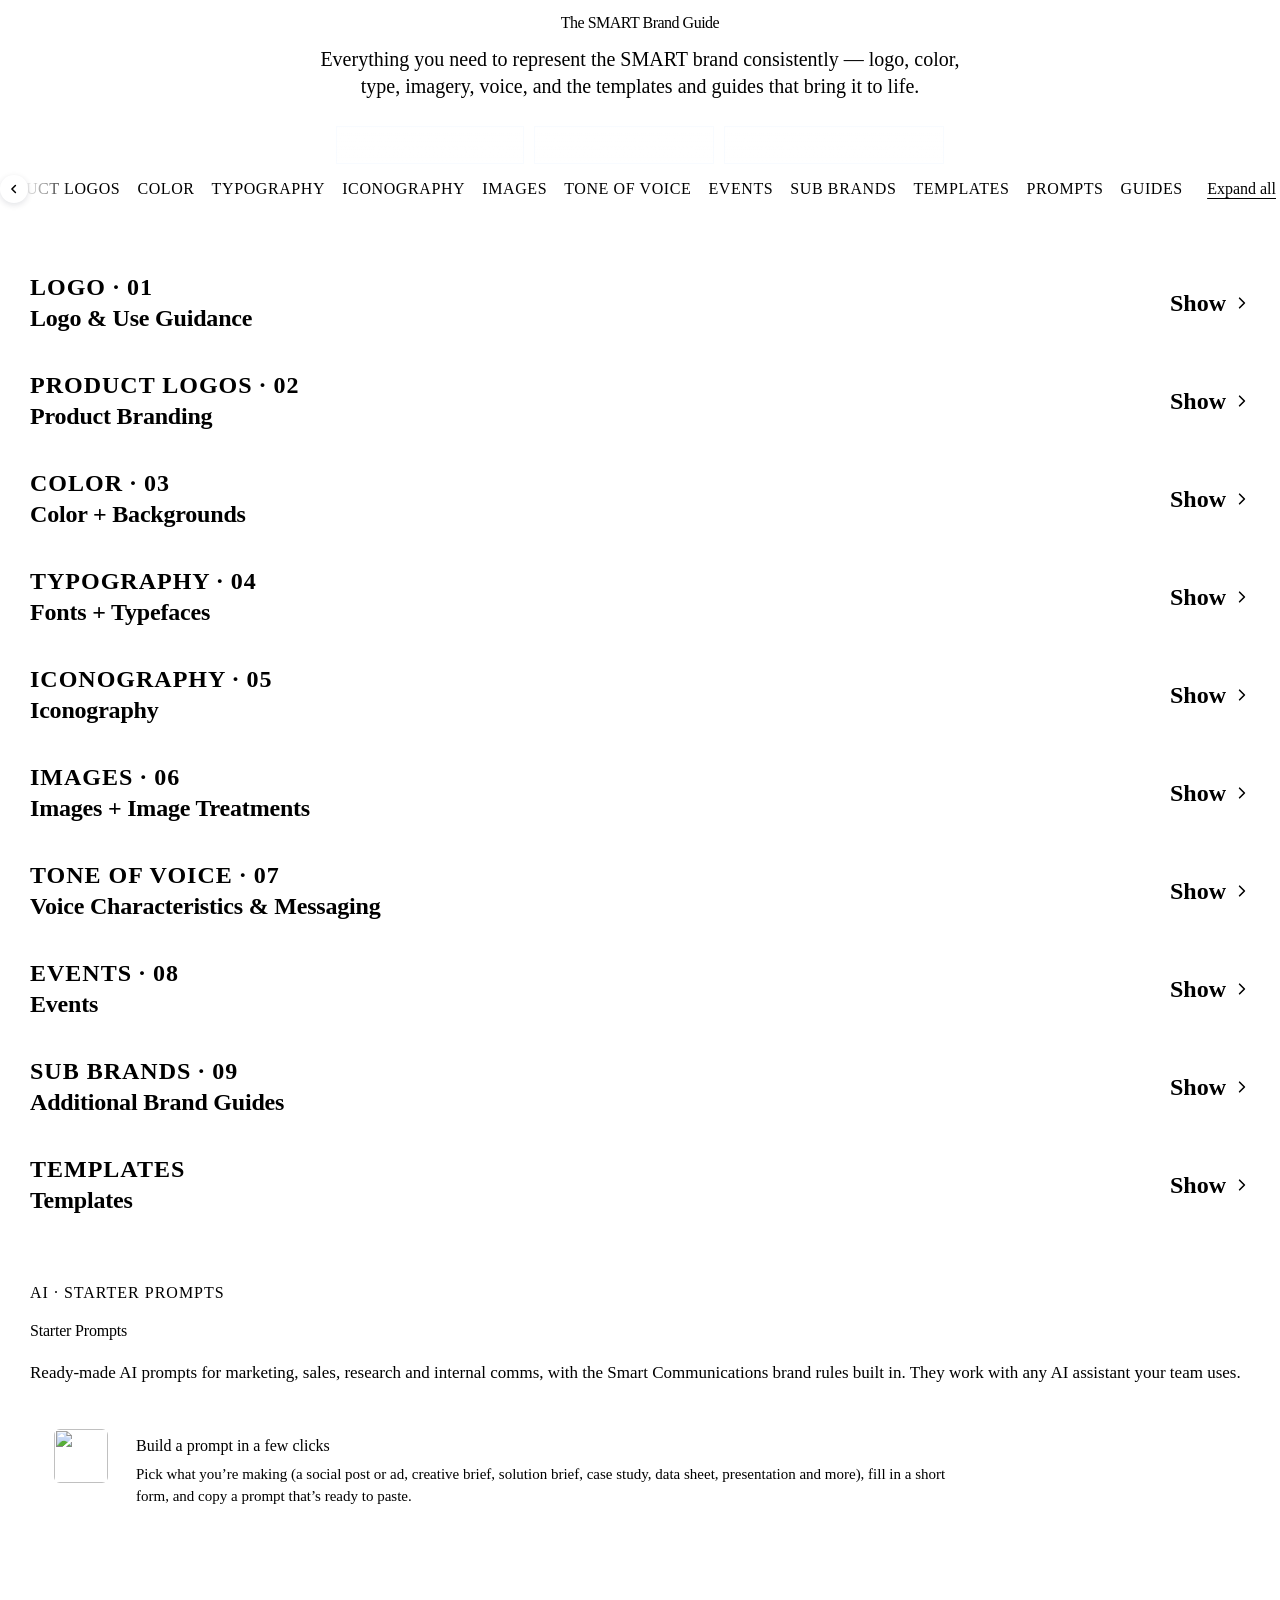
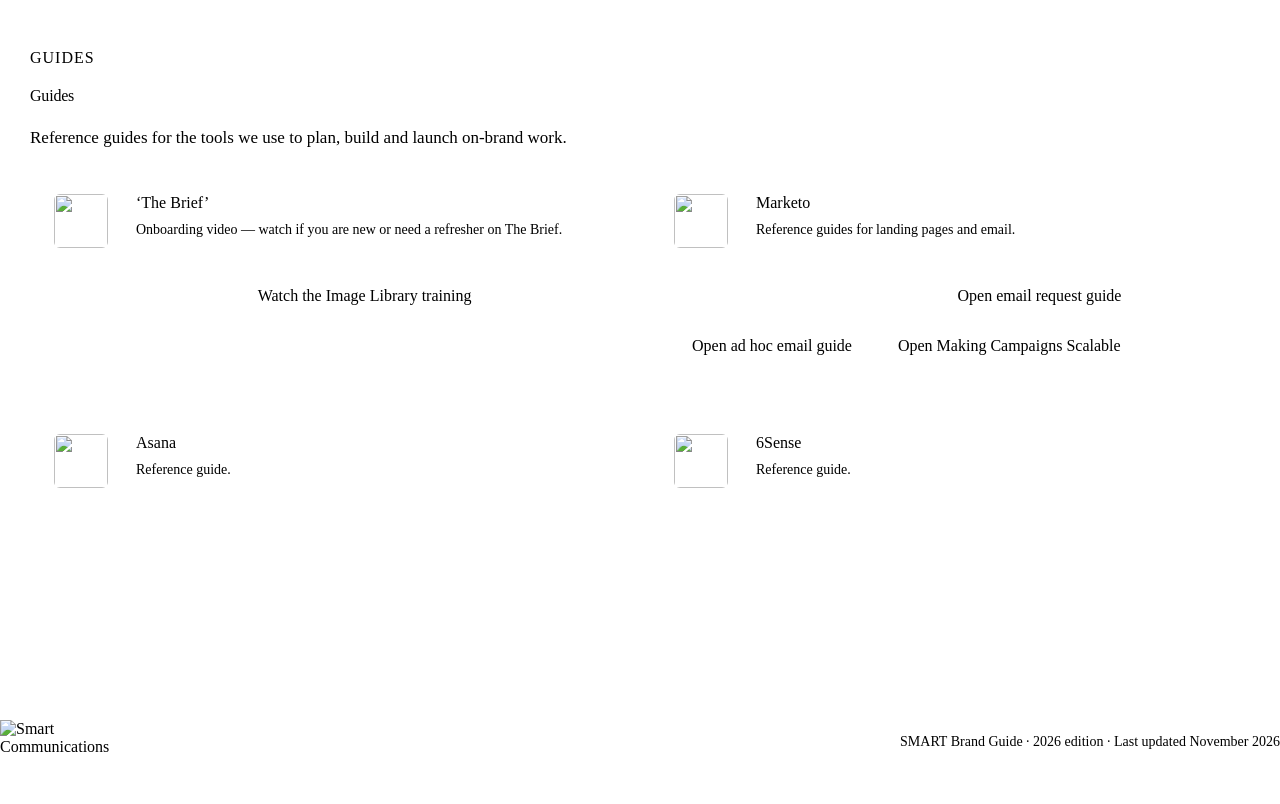
==== commit aa1603c2: "Brittany's November review: Word letterhead, template order, prompt guardrails and brand updates tes" ====
--- a/site/index.html
+++ b/site/index.html
@@ -22,8 +22,8 @@
   <link rel="preconnect" href="https://fonts.gstatic.com" crossorigin>
   <link href="https://fonts.googleapis.com/css2?family=Roboto:wght@400;500;700&family=DM+Sans:wght@400;500;600;700&family=Poppins:wght@400;500;600;700&display=swap" rel="stylesheet">
   <link rel="stylesheet" href="https://use.typekit.net/wde7hle.css">
-  <link rel="stylesheet" href="css/tokens.css?v=20261117b">
-  <link rel="stylesheet" href="css/site.css?v=20261117b">
+  <link rel="stylesheet" href="css/tokens.css?v=20261120a">
+  <link rel="stylesheet" href="css/site.css?v=20261120a">
 <script>
   /* BugHerd feedback sidebar, for client review rounds only. It loads from the review link (?review=1) and stays on
      for that browser tab; ?review=0 turns it off. The public guide never loads it. */
@@ -982,37 +982,37 @@
           <p class="inv-note">Photos for each Innovate location, finished with the Innovate27 bar, logo and color treatment. Download each city as a set of 2000 × 1334 px PNG files.</p>
           <h4 class="inv-group">London</h4>
           <div class="grid inv-photos">
-            <img src="assets/innovate27/photos/Innovate27_London_big-ben.jpg?v=20261117b" alt="Big Ben and a red bus on Westminster Bridge, London." width="1200" height="800" loading="lazy">
-            <img src="assets/innovate27/photos/Innovate27_London_tower-bridge.jpg?v=20261117b" alt="Tower Bridge, London, from the walkway at sunrise." width="1200" height="800" loading="lazy">
+            <img src="assets/innovate27/photos/Innovate27_London_big-ben.jpg?v=20261120a" alt="Big Ben and a red bus on Westminster Bridge, London." width="1200" height="800" loading="lazy">
+            <img src="assets/innovate27/photos/Innovate27_London_tower-bridge.jpg?v=20261120a" alt="Tower Bridge, London, from the walkway at sunrise." width="1200" height="800" loading="lazy">
             <div class="img-pack inv-photo-dl"><h4>London photos</h4><p>2 photos with the Innovate27 bar. PNG, 2000 × 1334 px (.zip, 7.3 MB).</p><a class="btn btn--sm" href="assets/downloads/SmartCommunications_Innovate27_London_Photos.zip" download>Download London photos</a></div>
           </div>
           <h4 class="inv-group">San Diego</h4>
           <div class="grid inv-photos">
-            <img src="assets/innovate27/photos/Innovate27_San-Diego_skyline.jpg?v=20261117b" alt="San Diego skyline reflected in the bay at dusk." width="1200" height="800" loading="lazy">
-            <img src="assets/innovate27/photos/Innovate27_San-Diego_pier.jpg?v=20261117b" alt="Ocean Beach pier, San Diego, at sunset." width="1200" height="800" loading="lazy">
-            <img src="assets/innovate27/photos/Innovate27_San-Diego_mission-beach.jpg?v=20261117b" alt="Lifeguard tower 13 at Mission Beach, San Diego." width="1200" height="800" loading="lazy">
+            <img src="assets/innovate27/photos/Innovate27_San-Diego_skyline.jpg?v=20261120a" alt="San Diego skyline reflected in the bay at dusk." width="1200" height="800" loading="lazy">
+            <img src="assets/innovate27/photos/Innovate27_San-Diego_pier.jpg?v=20261120a" alt="Ocean Beach pier, San Diego, at sunset." width="1200" height="800" loading="lazy">
+            <img src="assets/innovate27/photos/Innovate27_San-Diego_mission-beach.jpg?v=20261120a" alt="Lifeguard tower 13 at Mission Beach, San Diego." width="1200" height="800" loading="lazy">
             <div class="img-pack inv-photo-dl"><h4>San Diego photos</h4><p>3 photos with the Innovate27 bar. PNG, 2000 × 1334 px (.zip, 11 MB).</p><a class="btn btn--sm" href="assets/downloads/SmartCommunications_Innovate27_San-Diego_Photos.zip" download>Download San Diego photos</a></div>
           </div>
           <h4 class="inv-group">Sydney</h4>
           <div class="grid inv-photos">
-            <img src="assets/innovate27/photos/Innovate27_Sydney_opera-house.jpg?v=20261117b" alt="Sydney Opera House and Harbour Bridge at sunset." width="1200" height="800" loading="lazy">
-            <img src="assets/innovate27/photos/Innovate27_Sydney_harbour.jpg?v=20261117b" alt="Sydney Harbour and the Opera House from above." width="1200" height="800" loading="lazy">
-            <img src="assets/innovate27/photos/Innovate27_Sydney_bridge-sunset.jpg?v=20261117b" alt="Sydney Harbour Bridge from the foreshore at sunset." width="1200" height="800" loading="lazy">
-            <img src="assets/innovate27/photos/Innovate27_Sydney_bridge-dusk.jpg?v=20261117b" alt="Sydney Harbour Bridge lit up at dusk." width="1200" height="800" loading="lazy">
+            <img src="assets/innovate27/photos/Innovate27_Sydney_opera-house.jpg?v=20261120a" alt="Sydney Opera House and Harbour Bridge at sunset." width="1200" height="800" loading="lazy">
+            <img src="assets/innovate27/photos/Innovate27_Sydney_harbour.jpg?v=20261120a" alt="Sydney Harbour and the Opera House from above." width="1200" height="800" loading="lazy">
+            <img src="assets/innovate27/photos/Innovate27_Sydney_bridge-sunset.jpg?v=20261120a" alt="Sydney Harbour Bridge from the foreshore at sunset." width="1200" height="800" loading="lazy">
+            <img src="assets/innovate27/photos/Innovate27_Sydney_bridge-dusk.jpg?v=20261120a" alt="Sydney Harbour Bridge lit up at dusk." width="1200" height="800" loading="lazy">
             <div class="img-pack inv-photo-dl"><h4>Sydney photos</h4><p>4 photos with the Innovate27 bar. PNG, 2000 × 1334 px (.zip, 16 MB).</p><a class="btn btn--sm" href="assets/downloads/SmartCommunications_Innovate27_Sydney_Photos.zip" download>Download Sydney photos</a></div>
           </div>
           <h4 class="inv-group">Singapore</h4>
           <div class="grid inv-photos">
-            <img src="assets/innovate27/photos/Innovate27_Singapore_gardens.jpg?v=20261117b" alt="Supertrees at Gardens by the Bay, Singapore." width="1200" height="800" loading="lazy">
-            <img src="assets/innovate27/photos/Innovate27_Singapore_aerial.jpg?v=20261117b" alt="Singapore skyline and Marina Bay from above." width="1200" height="800" loading="lazy">
-            <img src="assets/innovate27/photos/Innovate27_Singapore_bay-sunset.jpg?v=20261117b" alt="Marina Bay Sands and the Gardens domes lit up at sunset, Singapore." width="1200" height="800" loading="lazy">
-            <img src="assets/innovate27/photos/Innovate27_Singapore_marina-twilight.jpg?v=20261117b" alt="Marina Bay, Singapore, at twilight with light trails on the water." width="1200" height="800" loading="lazy">
+            <img src="assets/innovate27/photos/Innovate27_Singapore_gardens.jpg?v=20261120a" alt="Supertrees at Gardens by the Bay, Singapore." width="1200" height="800" loading="lazy">
+            <img src="assets/innovate27/photos/Innovate27_Singapore_aerial.jpg?v=20261120a" alt="Singapore skyline and Marina Bay from above." width="1200" height="800" loading="lazy">
+            <img src="assets/innovate27/photos/Innovate27_Singapore_bay-sunset.jpg?v=20261120a" alt="Marina Bay Sands and the Gardens domes lit up at sunset, Singapore." width="1200" height="800" loading="lazy">
+            <img src="assets/innovate27/photos/Innovate27_Singapore_marina-twilight.jpg?v=20261120a" alt="Marina Bay, Singapore, at twilight with light trails on the water." width="1200" height="800" loading="lazy">
             <div class="img-pack inv-photo-dl"><h4>Singapore photos</h4><p>4 photos with the Innovate27 bar. PNG, 2000 × 1334 px (.zip, 17 MB).</p><a class="btn btn--sm" href="assets/downloads/SmartCommunications_Innovate27_Singapore_Photos.zip" download>Download Singapore photos</a></div>
           </div>
           <h4 class="inv-group">Canberra</h4>
           <div class="grid inv-photos">
-            <img src="assets/innovate27/photos/Innovate27_Canberra_parliament.jpg?v=20261117b" alt="Parliament House, Canberra, reflected in the forecourt pool." width="1200" height="800" loading="lazy">
-            <img src="assets/innovate27/photos/Innovate27_Canberra_parliament-hill.jpg?v=20261117b" alt="Parliament House, Canberra, above the trees." width="1200" height="800" loading="lazy">
+            <img src="assets/innovate27/photos/Innovate27_Canberra_parliament.jpg?v=20261120a" alt="Parliament House, Canberra, reflected in the forecourt pool." width="1200" height="800" loading="lazy">
+            <img src="assets/innovate27/photos/Innovate27_Canberra_parliament-hill.jpg?v=20261120a" alt="Parliament House, Canberra, above the trees." width="1200" height="800" loading="lazy">
             <div class="img-pack inv-photo-dl"><h4>Canberra photos</h4><p>2 photos with the Innovate27 bar. PNG, 2000 × 1334 px (.zip, 5.4 MB).</p><a class="btn btn--sm" href="assets/downloads/SmartCommunications_Innovate27_Canberra_Photos.zip" download>Download Canberra photos</a></div>
           </div>
             </div>
@@ -1138,12 +1138,12 @@
         </button>
       </h2>
       <div class="section__body" id="templates-all-panel" hidden="until-found">
-        <p class="lede">Approved templates for presentations, campaigns, events and data. Open one to see its files.</p>
+        <p class="lede">Approved templates for presentations, documents and data, plus social, display ad and video assets. Open Social and Display Ads or Video to see those files.</p>
         <div class="subpanels">
           <div class="subpanel" id="templates-ppt">
-            <h3><button type="button" class="subpanel__toggle" data-toggle="sub" aria-expanded="false" aria-controls="tpl-ppt-panel">Master PowerPoint Deck <span class="dot" aria-hidden="true">
-              <svg viewBox="0 0 20 20"><path d="M7 4l6 6-6 6" fill="none" stroke="currentColor" stroke-width="2.4" stroke-linecap="round" stroke-linejoin="round"/></svg></span></button></h3>
-            <div class="subpanel__body" id="tpl-ppt-panel" hidden="until-found">
+            <h3><button type="button" class="subpanel__toggle" data-toggle="sub" aria-expanded="true" aria-controls="tpl-ppt-panel">Master PowerPoint Deck <span class="dot" aria-hidden="true">
+              <svg viewBox="0 0 20 20"><path d="M7 4l6 6-6 6" fill="none" stroke="currentColor" stroke-width="2.4" stroke-linecap="round" stroke-linejoin="round"/></svg></span></button></h3>
+            <div class="subpanel__body" id="tpl-ppt-panel">
           <p class="sub-lede">The approved template for all SMART presentations — title, section, content and data layouts, all on-brand.</p>
           <div class="ppt-row">
             <div class="card card--soft resource"><h3>Master PPT deck</h3><p>Always start from the master template rather than reformatting previous decks.</p><a class="btn" href="assets/downloads/SmartCommunications_Corporate_Template_2026.pptx" download>Download master deck (.pptx, 30 MB)</a></div>
@@ -1152,174 +1152,10 @@
           <div class="card card--soft resource ppt-toolkit"><h3>PowerPoint toolkit</h3><p>Charts, timelines, layouts, stat callouts and much more. Copy and paste items from the Smart Communications PPTX toolkit to elevate your presentations.</p><a class="btn" data-link="pptToolkit">Download PowerPoint toolkit</a></div>
             </div>
           </div>
-          <div class="subpanel" id="templates-brief">
-            <h3><button type="button" class="subpanel__toggle" data-toggle="sub" aria-expanded="false" aria-controls="tpl-brief-panel">‘The Brief’ Templates <span class="dot" aria-hidden="true">
-              <svg viewBox="0 0 20 20"><path d="M7 4l6 6-6 6" fill="none" stroke="currentColor" stroke-width="2.4" stroke-linecap="round" stroke-linejoin="round"/></svg></span></button></h3>
-            <div class="subpanel__body" id="tpl-brief-panel" hidden="until-found">
-          <p class="sub-lede">Ready-to-use templates for campaign adverts, analyst reports, blogs, emails, events, social media tiles, video assets, and webinar promotion.</p>
-          <h4 class="inv-group">Best practices</h4>
-          <p>Keep headlines short and specific (aim for under 10 words), and make the value clear at a glance, since display and social placements get only a moment of attention. Tailor messaging to the buying stage: awareness ads should educate and build credibility, while later-stage ads can emphasize proof points, customer results, or a concrete offer. Use one clear call to action per ad (such as “Get the Report” or “See a Demo”), and make sure the landing page echoes the ad’s language so the message carries through.</p>
-          <div class="sizes">
-            <h4>Standard content sizes</h4>
-            <dl>
-              <div><dt>6Sense</dt><dd>300×250px, 300×600px, 728×90px and 320×50px exported at 1x PNG.</dd></div>
-              <div><dt>Email imagery</dt><dd>Hero image 600×300px or 600×220px exported as 2x WEBP<br>Content feature 600×200px exported as 2x WEBP<br>Body image 270×200px exported as 2x WEBP</dd></div>
-              <div><dt>LinkedIn</dt><dd>Paid 1200×1200px exported at 1x PNG<br>Organic 1080×1350px exported at 1x PNG</dd></div>
-              <div><dt>Video templates</dt><dd>Intro and outro 1920×1080px exported as 1x 30 FPS</dd></div>
-              <div><dt>Blog imagery</dt><dd>Thumbnail 800×800px exported as 2x WEBP<br>Promotional materials 1080×1350px exported as 1x PNG</dd></div>
-              <div><dt>Web and YouTube tiles</dt><dd>PathFactory tile 270×200px exported at 2x WEBP<br>YouTube thumbnail 1280×720px exported at 1x PNG</dd></div>
-            </dl>
-          </div>
-          <h4 class="inv-group">Templates</h4>
-          <div class="card card--soft brief-access">
-            <h4>Access to The Brief</h4>
-            <p>Seats on The Brief are limited, so not everyone will have access. If you follow a link and can’t view or edit the designs, you likely don’t have a seat on the platform.</p>
-            <p>Need access? Reach out to Brandyn or the Design team to ask about seat availability. If you have a seat but can’t open these files, you likely need to sign in to the platform. Click the “Full Template Suite” button below to trigger the sign-in, then enter your username and password.</p>
-          </div>
-          <div class="grid grid--3">
-            <div class="ev-col">
-              <figure class="ev-card"><figcaption>6Sense Templates</figcaption><img src="assets/templates/brief-6sense.jpg" alt="A grid of 6Sense advert templates." width="664" height="384" loading="lazy"></figure>
-              <ul class="ev-links"><li><a data-link="brief6Sense">6Sense Ads</a></li><li><a data-link="brief6SenseCampaign">6Sense Campaign Ads</a></li><li><a data-link="briefEventPromo">Event Promotion Ads</a></li></ul>
-            </div>
-            <div class="ev-col">
-              <figure class="ev-card"><figcaption>LinkedIn Templates</figcaption><img src="assets/templates/brief-linkedin.jpg" alt="A grid of LinkedIn templates." width="666" height="398" loading="lazy"></figure>
-              <ul class="ev-links"><li><a data-link="briefPaidLinkedIn">Paid LinkedIn</a></li><li><a data-link="briefOrganicLinkedIn">Organic LinkedIn</a></li><li><a data-link="briefAnalystPromo">Analyst Report Promo</a></li></ul>
-            </div>
-            <div class="ev-col">
-              <figure class="ev-card"><figcaption>Blog Imagery</figcaption><img src="assets/templates/brief-blog.jpg" alt="A grid of blog thumbnails." width="666" height="332" loading="lazy"></figure>
-              <ul class="ev-links"><li><a data-link="briefBlogThumbs">Blog Thumbnails</a></li><li><a data-link="briefPromoMaterials">Promotional Materials</a></li></ul>
-            </div>
-            <div class="ev-col">
-              <figure class="ev-card"><figcaption>Email Imagery</figcaption><img src="assets/templates/brief-email.jpg" alt="Examples of email hero images." width="664" height="334" loading="lazy"></figure>
-              <ul class="ev-links"><li><a data-link="briefEmailHero">Hero Image</a></li><li><a data-link="briefEmailFeature">Content Feature Image</a></li><li><a data-link="briefEmailBody">Body Image</a></li></ul>
-            </div>
-            <div class="ev-col">
-              <figure class="ev-card"><figcaption>Video Templates + Assets</figcaption><img src="assets/templates/brief-video.jpg" alt="A grid of video intro and outro templates." width="666" height="338" loading="lazy"></figure>
-              <ul class="ev-links"><li><a data-link="briefVideoIntro">Intro Templates</a></li><li><a data-link="briefVideoOutro">Outro Templates</a></li></ul>
-            </div>
-            <div class="ev-col">
-              <figure class="ev-card"><figcaption>Web + YouTube Tiles</figcaption><img src="assets/templates/brief-tiles.jpg" alt="Examples of PathFactory and YouTube tiles." width="664" height="328" loading="lazy"></figure>
-              <ul class="ev-links"><li><a data-link="briefPathFactory">PathFactory Tiles</a></li><li><a data-link="briefYouTube">YouTube Thumbnail</a></li></ul>
-            </div>
-          </div>
-          <div class="row" style="justify-content:center"><a class="btn" data-link="briefFullSuite">Full Template Suite</a></div>
-          <h4 class="inv-group">Applications</h4>
-          <div class="grid grid--3">
-            <div class="ev-col">
-              <figure class="ev-card"><figcaption>6Sense</figcaption><img src="assets/templates/brief-app-1.jpg" alt="6Sense campaign example 1." width="744" height="396" loading="lazy"></figure>
-            </div>
-            <div class="ev-col">
-              <figure class="ev-card"><figcaption>6Sense</figcaption><img src="assets/templates/brief-app-2.jpg" alt="6Sense campaign example 2." width="744" height="396" loading="lazy"></figure>
-            </div>
-            <div class="ev-col">
-              <figure class="ev-card"><figcaption>6Sense</figcaption><img src="assets/templates/brief-app-3.jpg" alt="6Sense campaign example 3." width="744" height="396" loading="lazy"></figure>
-            </div>
-            <div class="ev-col">
-              <figure class="ev-card"><figcaption>6Sense</figcaption><img src="assets/templates/brief-app-4.jpg" alt="6Sense campaign example 4." width="744" height="396" loading="lazy"></figure>
-            </div>
-            <div class="ev-col">
-              <figure class="ev-card"><figcaption>6Sense</figcaption><img src="assets/templates/brief-app-5.jpg" alt="6Sense campaign example 5." width="744" height="396" loading="lazy"></figure>
-            </div>
-            <div class="ev-col">
-              <figure class="ev-card"><figcaption>LinkedIn | Organic + Paid</figcaption><img src="assets/templates/brief-app-6.jpg" alt="LinkedIn campaign example 6." width="744" height="396" loading="lazy"></figure>
-            </div>
-            <div class="ev-col">
-              <figure class="ev-card"><figcaption>LinkedIn | Organic + Paid</figcaption><img src="assets/templates/brief-app-7.jpg" alt="LinkedIn campaign example 7." width="744" height="396" loading="lazy"></figure>
-            </div>
-            <div class="ev-col">
-              <figure class="ev-card"><figcaption>LinkedIn | Organic + Paid</figcaption><img src="assets/templates/brief-app-8.jpg" alt="LinkedIn campaign example 8." width="744" height="396" loading="lazy"></figure>
-            </div>
-            <div class="ev-col">
-              <figure class="ev-card"><figcaption>LinkedIn | Organic + Paid</figcaption><img src="assets/templates/brief-app-9.jpg" alt="LinkedIn campaign example 9." width="744" height="396" loading="lazy"></figure>
-            </div>
-          </div>
-            </div>
-          </div>
-          <div class="subpanel" id="templates-video">
-            <h3><button type="button" class="subpanel__toggle" data-toggle="sub" aria-expanded="false" aria-controls="tpl-video-panel">Video <span class="dot" aria-hidden="true">
-              <svg viewBox="0 0 20 20"><path d="M7 4l6 6-6 6" fill="none" stroke="currentColor" stroke-width="2.4" stroke-linecap="round" stroke-linejoin="round"/></svg></span></button></h3>
-            <div class="subpanel__body" id="tpl-video-panel" hidden="until-found">
-          <p class="sub-lede">Videos are powerful tools for promoting the Smart Communications brand. Visuals, music, and voice come together to spark emotion, trust, and a sense of connection. Our videos run the spectrum from highly produced product stories to quick social clips. If you’re creating a video for Smart Communications, use these guidelines to keep it on brand.</p>
-          <div class="grid grid--2">
-            <div><h4 class="inv-group">Storytelling with purpose</h4><ul class="bullets"><li>Tell authentic stories of innovation, customer success, and real business impact.</li><li>Show how your teams and customers deliver better conversations, and feature the capabilities that make it happen.</li></ul></div>
-            <div><h4 class="inv-group">Dynamic perspective</h4><ul class="bullets"><li>Use motion graphics, stylized product recordings, and dynamic camera angles to show ambition and forward momentum.</li><li>Feature short customer interviews and quotes to show the real results your solutions deliver.</li><li>Use clean animation and kinetic typography to explain complex ideas in plain, simple terms.</li><li>Keep a brisk pace with quick cuts and purposeful transitions.</li></ul></div>
-          </div>
-          <h4 class="inv-group">Smart-branded assets</h4>
-          <p>This section contains our approved video assets for use across Smart Communications projects. It includes our logo sting, lower-third titles, and our latest assets for Innovate. Each asset has been designed to keep our video content consistent, polished, and instantly recognizable. Using the approved versions, rather than recreating or modifying them, ensures our brand is represented accurately wherever our videos appear.</p>
-          <p>Before you begin using these, please watch the example videos below. They show how each element is applied in context, including how titles are positioned and timed and how the logo sting opens or closes a piece, and they give a sense of the overall look and feel of our video work. Use them as your reference for both the correct use of each asset and our wider approach to video projects.</p>
-          <div class="grid grid--3">
-            <div class="ev-col">
-              <figure class="ev-card"><figcaption>Logo Sting</figcaption><img src="assets/templates/video-sting.jpg" alt="SMART logo sting on a navy background." width="666" height="398" loading="lazy"></figure>
-              <ul class="ev-links"><li><a data-link="videoLogoSting">Logo Sting</a></li></ul>
-            </div>
-            <div class="ev-col">
-              <figure class="ev-card"><figcaption>Lower-Thirds Titles</figcaption><img src="assets/templates/video-lower-thirds.jpg" alt="A speaker with a lower-third title showing her name and role." width="664" height="400" loading="lazy"></figure>
-              <ul class="ev-links"><li><a data-link="videoLowerThirds">Lower-Thirds Titles</a></li></ul>
-            </div>
-            <div class="ev-col">
-              <figure class="ev-card"><figcaption>Innovate Sting</figcaption><img src="assets/templates/video-innovate-sting.jpg" alt="Innovate logo sting with gradient bands and clouds." width="666" height="398" loading="lazy"></figure>
-              <ul class="ev-links"><li><a data-link="videoInnovateSting">Innovate Sting</a></li></ul>
-            </div>
-          </div>
-          <div class="dodont">
-            <div class="do"><h3><svg viewBox="0 0 20 20" aria-hidden="true"><circle cx="10" cy="10" r="9" fill="currentColor"/><path d="M6 10.5l2.5 2.5L14 7.5" fill="none" stroke="#fff" stroke-width="2" stroke-linecap="round" stroke-linejoin="round"/></svg>Do</h3>
-              <span class="kicker">Logo sting</span><ul class="bullets"><li>Use the file exactly as supplied, at its original aspect ratio and frame rate</li><li>Place it at the end of a video, on its own, without competing graphics or captions</li><li>Let it play in full without trimming or speeding it up</li><li>Keep the audio intact, and keep the music bed from clashing with it</li><li>Export at the same resolution as your project, or higher</li></ul>
-              <span class="kicker">Innovate logo sting</span><ul class="bullets"><li>Use it only for Innovate-related content</li><li>Use it as supplied, in full, as a standalone opener or closer</li></ul>
-              <span class="kicker">Lower-thirds titles</span><ul class="bullets"><li>Edit only the intended fields (name, job title, and company)</li><li>Keep text concise, with the name on the first line and the role and company on the second</li><li>Use consistent capitalization and formatting across a video</li><li>Check that text fits inside the graphic without overflow or wrapping</li><li>Allow enough on-screen time to read comfortably (typically 4 to 6 seconds)</li><li>Place the lower-third where it doesn’t cover faces, captions, or important on-screen text</li></ul>
-            </div>
-            <div class="dont"><h3><svg viewBox="0 0 20 20" aria-hidden="true"><circle cx="10" cy="10" r="9" fill="currentColor"/><path d="M7 7l6 6M13 7l-6 6" fill="none" stroke="#fff" stroke-width="2" stroke-linecap="round"/></svg>Don’t</h3>
-              <span class="kicker">Logo sting</span><ul class="bullets"><li>Recolor, re-time, crop, stretch, or add effects (drop shadows, glows, filters)</li><li>Rebuild or redraw the logo or animation</li><li>Cut it short, freeze-frame it, or loop it</li><li>Replace or remove the sound</li><li>Combine it with another logo sting or place it alongside partner logos unless approved</li></ul>
-              <span class="kicker">Innovate logo sting</span><ul class="bullets"><li>Use both stings back to back in the same video</li><li>Edit the colors, timing, text, or sound</li><li>Use it for content unrelated to Innovate</li></ul>
-              <span class="kicker">Lower-thirds titles</span><ul class="bullets"><li>Change the font, colors, or layout of the graphic</li><li>Move, resize, or rotate the lower-third from its default position</li><li>Add more than two lines of text or very long titles</li><li>Use all caps, excessive punctuation, or emojis</li><li>Alter the animation timing or easing</li></ul>
-            </div>
-          </div>
-          <h4 class="inv-group">Filming customer stories suggestions</h4>
-          <p>Film your customers seated and in conversation, so the story feels natural and unscripted. Choose a simple background that keeps the focus on the person, such as a dark textured backdrop, a green screen, or a natural, neutral setting with a softly blurred background. Frame the speaker slightly off-center and direct their eyeline just off camera toward the interviewer. Include a second camera shot with a tighter close-up for variety, to help with editing and adding emotional emphasis. Light the subject’s face softly and evenly, separate the person from the background, and keep skin tones warm and natural. Ask each person to repeat the question back before they answer it, so their response makes sense on its own when the interviewer’s voice is removed in the edit. Let people be themselves, and capture genuine reactions, such as a pause, a smile, or a moment of emphasis, instead of polished delivery.</p>
-          <p class="inv-note">Please note, this section is only applicable when filming people.</p>
-          <h4 class="inv-group">Video specs and format</h4>
-          <p>Export final videos as MP4 files. Most videos, including customer stories, product videos, and website content, are exported at 1920×1080px (16:9, landscape). For organic social posts, export a specialty size at 1080×1350px (4:5, portrait), also as an MP4. This vertical format takes up more space in the feed and keeps your message front and center on mobile.</p>
-          <h4 class="inv-group">Applications</h4>
-          <p>Our latest and greatest work, shown in action. Each video highlights how the brand comes to life on screen, from pacing and motion to color, type, and tone of voice. Select any video to play it full size.</p>
-          <div class="grid grid--3">
-            <div class="ev-col">
-              <figure class="ev-card"><figcaption>Product Overview Videos</figcaption><img src="assets/templates/video-app-overview.jpg" alt="Frame from a product overview video." width="664" height="398" loading="lazy"></figure>
-              <ul class="ev-links"><li><a data-link="vidMeetPath">Meet SmartPATH</a></li><li><a data-link="vidMeetHub">Meet SmartHUB</a></li></ul>
-            </div>
-            <div class="ev-col">
-              <figure class="ev-card"><figcaption>Product Feature Videos</figcaption><img src="assets/templates/video-app-feature.jpg" alt="Frame from a product feature video." width="666" height="398" loading="lazy"></figure>
-              <ul class="ev-links"><li><a data-link="vidCcm">AI-Powered CCM Migration</a></li><li><a data-link="vidMemberId">Generate Healthcare Member ID Cards</a></li><li><a data-link="vidKnowledge">Knowledge Assistant</a></li><li><a data-link="vidForms">AI Powered Form Migration</a></li></ul>
-            </div>
-            <div class="ev-col">
-              <figure class="ev-card"><figcaption>Vertical Story Videos</figcaption><img src="assets/templates/video-app-vertical.jpg" alt="Frame from a vertical story video." width="666" height="398" loading="lazy"></figure>
-              <ul class="ev-links"><li><a data-link="vidHero">Homepage Hero Video</a></li><li><a data-link="vidInsurance">Insurance Stories</a></li><li><a data-link="vidCapital">Capital Markets Story</a></li><li><a data-link="vidIqStory">SmartIQ Story</a></li></ul>
-            </div>
-            <div class="ev-col">
-              <figure class="ev-card"><figcaption>Customer Story Videos</figcaption><img src="assets/templates/video-app-customer.jpg" alt="Behind-the-scenes frame from a customer story video." width="666" height="398" loading="lazy"></figure>
-              <ul class="ev-links"><li><a data-link="vidAce">ACE Be Moved Video</a></li><li><a data-link="vidBcbs">Blue Cross Blue Shield California Video</a></li></ul>
-            </div>
-            <div class="ev-col">
-              <figure class="ev-card"><figcaption>Innovate Videos</figcaption><img src="assets/templates/video-app-innovate.jpg" alt="Frame from an Innovate video." width="664" height="400" loading="lazy"></figure>
-              <ul class="ev-links"><li><a data-link="vidApac">APAC Hype Video</a></li><li><a data-link="vidHighlight">Highlight Reel</a></li><li><a data-link="vidOnDemand">On-Demand Video</a></li></ul>
-            </div>
-            <div class="ev-col">
-              <figure class="ev-card"><figcaption>Social Animations</figcaption><img src="assets/templates/video-app-social.jpg" alt="Frame from a social animation." width="666" height="398" loading="lazy"></figure>
-              <ul class="ev-links"><li><a data-link="vidIdc">IDC Marketscape Launch 2026</a></li><li><a data-link="vidContentPromo">Content Promotion</a></li></ul>
-            </div>
-            <div class="ev-col">
-              <figure class="ev-card"><figcaption>Benchmark</figcaption><img src="assets/templates/video-app-benchmark.jpg" alt="Benchmark report promotion frame." width="400" height="398" loading="lazy"></figure>
-              <ul class="ev-links"><li><a data-link="vidReportLaunch">Report Launch Video</a></li><li><a data-link="vidWebinar">Report Webinar Promotion</a></li></ul>
-            </div>
-            <div class="ev-col">
-              <figure class="ev-card"><figcaption>Trends</figcaption><img src="assets/templates/video-app-trends.jpg" alt="2026 Trends report frame." width="682" height="386" loading="lazy"></figure>
-              <ul class="ev-links"><li><a data-link="vidTrends">What’s Really Coming to Financial Services</a></li><li><a data-link="vidArchiving">Insights | Archiving &amp; AI</a></li></ul>
-            </div>
-          </div>
-            </div>
-          </div>
           <div class="subpanel" id="templates-excel">
-            <h3><button type="button" class="subpanel__toggle" data-toggle="sub" aria-expanded="false" aria-controls="tpl-excel-panel">Excel Templates <span class="dot" aria-hidden="true">
-              <svg viewBox="0 0 20 20"><path d="M7 4l6 6-6 6" fill="none" stroke="currentColor" stroke-width="2.4" stroke-linecap="round" stroke-linejoin="round"/></svg></span></button></h3>
-            <div class="subpanel__body" id="tpl-excel-panel" hidden="until-found">
+            <h3><button type="button" class="subpanel__toggle" data-toggle="sub" aria-expanded="true" aria-controls="tpl-excel-panel">Excel Templates <span class="dot" aria-hidden="true">
+              <svg viewBox="0 0 20 20"><path d="M7 4l6 6-6 6" fill="none" stroke="currentColor" stroke-width="2.4" stroke-linecap="round" stroke-linejoin="round"/></svg></span></button></h3>
+            <div class="subpanel__body" id="tpl-excel-panel">
           <h4 class="xl-subhead">Chart templates</h4>
           <p class="sub-lede">Branded Excel charts, ready to fill in. Each tab pairs an editable data table with a finished chart in Segoe UI and the brand chart colors. Replace the sample data and copy the chart into PowerPoint or Word.</p>
           <div class="grid grid--2 xl-tpl">
@@ -1371,6 +1207,192 @@
           </div>
             </div>
           </div>
+          <div class="subpanel" id="templates-word">
+            <h3><button type="button" class="subpanel__toggle" data-toggle="sub" aria-expanded="true" aria-controls="tpl-word-panel">Word Letterhead <span class="dot" aria-hidden="true">
+              <svg viewBox="0 0 20 20"><path d="M7 4l6 6-6 6" fill="none" stroke="currentColor" stroke-width="2.4" stroke-linecap="round" stroke-linejoin="round"/></svg></span></button></h3>
+            <div class="subpanel__body" id="tpl-word-panel">
+          <p class="sub-lede">The Smart Communications letterhead for business letters in Word. Replace the placeholder text with your own, and update the address block for your office.</p>
+          <div class="grid grid--2 xl-tpl">
+            <img src="assets/images/word-template-preview.jpg?v=20261120a" alt="Two pages of the Word letterhead: the SMART logo and office address above a blue rule, a dated letter, and a second page with the logo, signature block and page number, both with a navy-to-blue bar along the bottom." width="1580" height="1025" loading="lazy">
+            <div class="card card--soft resource">
+              <h3>What’s inside</h3>
+              <ul class="bullets bullets--tight">
+                <li>A first-page header with the SMART logo, office address and phone number</li>
+                <li>Date, recipient, greeting and signature already laid out</li>
+                <li>A second-page header with the logo, and page numbers in the footer</li>
+                <li>The brand gradient bar along the bottom of every page</li>
+              </ul>
+              <div class="row">
+                <a class="btn" href="assets/downloads/SmartCommunications_Letterhead_Template_2026.docx" download>Download Word letterhead (.docx)</a>
+              </div>
+            </div>
+          </div>
+            </div>
+          </div>
+          <div class="subpanel" id="templates-brief">
+            <h3><button type="button" class="subpanel__toggle" data-toggle="sub" aria-expanded="false" aria-controls="tpl-brief-panel">Social and Display Ads <span class="dot" aria-hidden="true">
+              <svg viewBox="0 0 20 20"><path d="M7 4l6 6-6 6" fill="none" stroke="currentColor" stroke-width="2.4" stroke-linecap="round" stroke-linejoin="round"/></svg></span></button></h3>
+            <div class="subpanel__body" id="tpl-brief-panel" hidden="until-found">
+          <p class="sub-lede">Ready-to-use templates for campaign adverts, analyst reports, blogs, emails, events, social media tiles, video assets, and webinar promotion.</p>
+          <h4 class="inv-group">Best practices</h4>
+          <p>Keep headlines short and specific (aim for under 10 words), and make the value clear at a glance, since display and social placements get only a moment of attention. Tailor messaging to the buying stage: awareness ads should educate and build credibility, while later-stage ads can emphasize proof points, customer results, or a concrete offer. Use one clear call to action per ad (such as “Get the Report” or “See a Demo”), and make sure the landing page echoes the ad’s language so the message carries through.</p>
+          <div class="sizes">
+            <h4>Standard content sizes</h4>
+            <dl>
+              <div><dt>6Sense</dt><dd>300×250px, 300×600px, 728×90px and 320×50px exported at 1x PNG.</dd></div>
+              <div><dt>Email imagery</dt><dd>Hero image 600×300px or 600×220px exported as 2x WEBP<br>Content feature 600×200px exported as 2x WEBP<br>Body image 270×200px exported as 2x WEBP</dd></div>
+              <div><dt>LinkedIn</dt><dd>Paid 1200×1200px exported at 1x PNG<br>Organic 1080×1350px exported at 1x PNG</dd></div>
+              <div><dt>Video templates</dt><dd>Intro and outro 1920×1080px exported as 1x 30 FPS</dd></div>
+              <div><dt>Blog imagery</dt><dd>Thumbnail 800×800px exported as 2x WEBP<br>Promotional materials 1080×1350px exported as 1x PNG</dd></div>
+              <div><dt>Web and YouTube tiles</dt><dd>PathFactory tile 270×200px exported at 2x WEBP<br>YouTube thumbnail 1280×720px exported at 1x PNG</dd></div>
+            </dl>
+          </div>
+          <h4 class="inv-group">Templates</h4>
+          <div class="card card--soft brief-access">
+            <h4>Access to The Brief</h4>
+            <p>Seats on The Brief are limited, so not everyone will have access. If you follow a link and can’t view or edit the designs, you likely don’t have a seat on the platform.</p>
+            <p>Need access? Reach out to Brandyn or the Design team to ask about seat availability. If you have a seat but can’t open these files, you likely need to sign in to the platform. Click the “Full Template Suite” button below to trigger the sign-in, then enter your username and password.</p>
+          </div>
+          <div class="grid grid--3">
+            <div class="ev-col">
+              <figure class="ev-card"><figcaption>6Sense Templates</figcaption><img src="assets/templates/brief-6sense.jpg" alt="A grid of 6Sense advert templates." width="664" height="384" loading="lazy"></figure>
+              <ul class="ev-links"><li><a data-link="brief6Sense">6Sense Ads</a></li><li><a data-link="brief6SenseCampaign">6Sense Campaign Ads</a></li><li><a data-link="briefEventPromo">Event Promotion Ads</a></li></ul>
+            </div>
+            <div class="ev-col">
+              <figure class="ev-card"><figcaption>LinkedIn Templates</figcaption><img src="assets/templates/brief-linkedin.jpg" alt="A grid of LinkedIn templates." width="666" height="398" loading="lazy"></figure>
+              <ul class="ev-links"><li><a data-link="briefPaidLinkedIn">Paid LinkedIn</a></li><li><a data-link="briefOrganicLinkedIn">Organic LinkedIn</a></li><li><a data-link="briefAnalystPromo">Analyst Report Promo</a></li></ul>
+            </div>
+            <div class="ev-col">
+              <figure class="ev-card"><figcaption>Blog Imagery</figcaption><img src="assets/templates/brief-blog.jpg" alt="A grid of blog thumbnails." width="666" height="332" loading="lazy"></figure>
+              <ul class="ev-links"><li><a data-link="briefBlogThumbs">Blog Thumbnails</a></li><li><a data-link="briefPromoMaterials">Promotional Materials</a></li></ul>
+            </div>
+            <div class="ev-col">
+              <figure class="ev-card"><figcaption>Email Imagery</figcaption><img src="assets/templates/brief-email.jpg" alt="Examples of email hero images." width="664" height="334" loading="lazy"></figure>
+              <ul class="ev-links"><li><a data-link="briefEmailHero">Hero Image</a></li><li><a data-link="briefEmailFeature">Content Feature Image</a></li><li><a data-link="briefEmailBody">Body Image</a></li></ul>
+            </div>
+            <div class="ev-col">
+              <figure class="ev-card"><figcaption>Video Templates + Assets</figcaption><img src="assets/templates/brief-video.jpg" alt="A grid of video intro and outro templates." width="666" height="338" loading="lazy"></figure>
+              <ul class="ev-links"><li><a data-link="briefVideoIntro">Intro Templates</a></li><li><a data-link="briefVideoOutro">Outro Templates</a></li></ul>
+            </div>
+            <div class="ev-col">
+              <figure class="ev-card"><figcaption>Web + YouTube Tiles</figcaption><img src="assets/templates/brief-tiles.jpg" alt="Examples of PathFactory and YouTube tiles." width="664" height="328" loading="lazy"></figure>
+              <ul class="ev-links"><li><a data-link="briefPathFactory">PathFactory Tiles</a></li><li><a data-link="briefYouTube">YouTube Thumbnail</a></li></ul>
+            </div>
+          </div>
+          <div class="row" style="justify-content:center"><a class="btn" data-link="briefFullSuite">Full Template Suite</a></div>
+          <h4 class="inv-group">Applications</h4>
+          <div class="grid grid--3">
+            <div class="ev-col">
+              <figure class="ev-card"><figcaption>6Sense</figcaption><img src="assets/templates/brief-app-1.jpg" alt="6Sense campaign example 1." width="744" height="396" loading="lazy"></figure>
+            </div>
+            <div class="ev-col">
+              <figure class="ev-card"><figcaption>6Sense</figcaption><img src="assets/templates/brief-app-2.jpg" alt="6Sense campaign example 2." width="744" height="396" loading="lazy"></figure>
+            </div>
+            <div class="ev-col">
+              <figure class="ev-card"><figcaption>6Sense</figcaption><img src="assets/templates/brief-app-3.jpg" alt="6Sense campaign example 3." width="744" height="396" loading="lazy"></figure>
+            </div>
+            <div class="ev-col">
+              <figure class="ev-card"><figcaption>6Sense</figcaption><img src="assets/templates/brief-app-4.jpg" alt="6Sense campaign example 4." width="744" height="396" loading="lazy"></figure>
+            </div>
+            <div class="ev-col">
+              <figure class="ev-card"><figcaption>6Sense</figcaption><img src="assets/templates/brief-app-5.jpg" alt="6Sense campaign example 5." width="744" height="396" loading="lazy"></figure>
+            </div>
+            <div class="ev-col">
+              <figure class="ev-card"><figcaption>LinkedIn | Organic + Paid</figcaption><img src="assets/templates/brief-app-6.jpg" alt="LinkedIn campaign example 6." width="744" height="396" loading="lazy"></figure>
+            </div>
+            <div class="ev-col">
+              <figure class="ev-card"><figcaption>LinkedIn | Organic + Paid</figcaption><img src="assets/templates/brief-app-7.jpg" alt="LinkedIn campaign example 7." width="744" height="396" loading="lazy"></figure>
+            </div>
+            <div class="ev-col">
+              <figure class="ev-card"><figcaption>LinkedIn | Organic + Paid</figcaption><img src="assets/templates/brief-app-8.jpg" alt="LinkedIn campaign example 8." width="744" height="396" loading="lazy"></figure>
+            </div>
+            <div class="ev-col">
+              <figure class="ev-card"><figcaption>LinkedIn | Organic + Paid</figcaption><img src="assets/templates/brief-app-9.jpg" alt="LinkedIn campaign example 9." width="744" height="396" loading="lazy"></figure>
+            </div>
+          </div>
+            </div>
+          </div>
+          <div class="subpanel" id="templates-video">
+            <h3><button type="button" class="subpanel__toggle" data-toggle="sub" aria-expanded="false" aria-controls="tpl-video-panel">Video <span class="dot" aria-hidden="true">
+              <svg viewBox="0 0 20 20"><path d="M7 4l6 6-6 6" fill="none" stroke="currentColor" stroke-width="2.4" stroke-linecap="round" stroke-linejoin="round"/></svg></span></button></h3>
+            <div class="subpanel__body" id="tpl-video-panel" hidden="until-found">
+          <p class="sub-lede">Videos are powerful tools for promoting the Smart Communications brand. Visuals, music, and voice come together to spark emotion, trust, and a sense of connection. Our videos run the spectrum from highly produced product stories to quick social clips. If you’re creating a video for Smart Communications, use these guidelines to keep it on brand.</p>
+          <div class="grid grid--2">
+            <div><h4 class="inv-group">Storytelling with purpose</h4><ul class="bullets"><li>Tell authentic stories of innovation, customer success, and real business impact.</li><li>Show how your teams and customers deliver better conversations, and feature the capabilities that make it happen.</li></ul></div>
+            <div><h4 class="inv-group">Dynamic perspective</h4><ul class="bullets"><li>Use motion graphics, stylized product recordings, and dynamic camera angles to show ambition and forward momentum.</li><li>Feature short customer interviews and quotes to show the real results your solutions deliver.</li><li>Use clean animation and kinetic typography to explain complex ideas in plain, simple terms.</li><li>Keep a brisk pace with quick cuts and purposeful transitions.</li></ul></div>
+          </div>
+          <h4 class="inv-group">Smart-branded assets</h4>
+          <p>This section contains our approved video assets for use across Smart Communications projects. It includes our logo sting, lower-third titles, and our latest assets for Innovate. Each asset has been designed to keep our video content consistent, polished, and instantly recognizable. Using the approved versions, rather than recreating or modifying them, ensures our brand is represented accurately wherever our videos appear.</p>
+          <p>Before you begin using these, please watch the example videos below. They show how each element is applied in context, including how titles are positioned and timed and how the logo sting opens or closes a piece, and they give a sense of the overall look and feel of our video work. Use them as your reference for both the correct use of each asset and our wider approach to video projects.</p>
+          <div class="grid grid--3">
+            <div class="ev-col">
+              <figure class="ev-card"><figcaption>Logo Sting</figcaption><img src="assets/templates/video-sting.jpg" alt="SMART logo sting on a navy background." width="666" height="398" loading="lazy"></figure>
+              <ul class="ev-links"><li><a data-link="videoLogoSting">Logo Sting</a></li></ul>
+            </div>
+            <div class="ev-col">
+              <figure class="ev-card"><figcaption>Lower-Thirds Titles</figcaption><img src="assets/templates/video-lower-thirds.jpg" alt="A speaker with a lower-third title showing her name and role." width="664" height="400" loading="lazy"></figure>
+              <ul class="ev-links"><li><a data-link="videoLowerThirds">Lower-Thirds Titles</a></li></ul>
+            </div>
+            <div class="ev-col">
+              <figure class="ev-card"><figcaption>Innovate Sting</figcaption><img src="assets/templates/video-innovate-sting.jpg" alt="Innovate logo sting with gradient bands and clouds." width="666" height="398" loading="lazy"></figure>
+              <ul class="ev-links"><li><a data-link="videoInnovateSting">Innovate Sting</a></li></ul>
+            </div>
+          </div>
+          <div class="dodont">
+            <div class="do"><h3><svg viewBox="0 0 20 20" aria-hidden="true"><circle cx="10" cy="10" r="9" fill="currentColor"/><path d="M6 10.5l2.5 2.5L14 7.5" fill="none" stroke="#fff" stroke-width="2" stroke-linecap="round" stroke-linejoin="round"/></svg>Do</h3>
+              <span class="kicker">Logo sting</span><ul class="bullets"><li>Use the file exactly as supplied, at its original aspect ratio and frame rate</li><li>Place it at the end of a video, on its own, without competing graphics or captions</li><li>Let it play in full without trimming or speeding it up</li><li>Keep the audio intact, and keep the music bed from clashing with it</li><li>Export at the same resolution as your project, or higher</li></ul>
+              <span class="kicker">Innovate logo sting</span><ul class="bullets"><li>Use it only for Innovate-related content</li><li>Use it as supplied, in full, as a standalone opener or closer</li></ul>
+              <span class="kicker">Lower-thirds titles</span><ul class="bullets"><li>Edit only the intended fields (name, job title, and company)</li><li>Keep text concise, with the name on the first line and the role and company on the second</li><li>Use consistent capitalization and formatting across a video</li><li>Check that text fits inside the graphic without overflow or wrapping</li><li>Allow enough on-screen time to read comfortably (typically 4 to 6 seconds)</li><li>Place the lower-third where it doesn’t cover faces, captions, or important on-screen text</li></ul>
+            </div>
+            <div class="dont"><h3><svg viewBox="0 0 20 20" aria-hidden="true"><circle cx="10" cy="10" r="9" fill="currentColor"/><path d="M7 7l6 6M13 7l-6 6" fill="none" stroke="#fff" stroke-width="2" stroke-linecap="round"/></svg>Don’t</h3>
+              <span class="kicker">Logo sting</span><ul class="bullets"><li>Recolor, re-time, crop, stretch, or add effects (drop shadows, glows, filters)</li><li>Rebuild or redraw the logo or animation</li><li>Cut it short, freeze-frame it, or loop it</li><li>Replace or remove the sound</li><li>Combine it with another logo sting or place it alongside partner logos unless approved</li></ul>
+              <span class="kicker">Innovate logo sting</span><ul class="bullets"><li>Use both stings back to back in the same video</li><li>Edit the colors, timing, text, or sound</li><li>Use it for content unrelated to Innovate</li></ul>
+              <span class="kicker">Lower-thirds titles</span><ul class="bullets"><li>Change the font, colors, or layout of the graphic</li><li>Move, resize, or rotate the lower-third from its default position</li><li>Add more than two lines of text or very long titles</li><li>Use all caps, excessive punctuation, or emojis</li><li>Alter the animation timing or easing</li></ul>
+            </div>
+          </div>
+          <h4 class="inv-group">Filming customer stories suggestions</h4>
+          <p>Film your customers seated and in conversation, so the story feels natural and unscripted. Choose a simple background that keeps the focus on the person, such as a dark textured backdrop, a green screen, or a natural, neutral setting with a softly blurred background. Frame the speaker slightly off-center and direct their eyeline just off camera toward the interviewer. Include a second camera shot with a tighter close-up for variety, to help with editing and adding emotional emphasis. Light the subject’s face softly and evenly, separate the person from the background, and keep skin tones warm and natural. Ask each person to repeat the question back before they answer it, so their response makes sense on its own when the interviewer’s voice is removed in the edit. Let people be themselves, and capture genuine reactions, such as a pause, a smile, or a moment of emphasis, instead of polished delivery.</p>
+          <p class="inv-note">Please note, this section is only applicable when filming people.</p>
+          <h4 class="inv-group">Video specs and format</h4>
+          <p>Export final videos as MP4 files. Most videos, including customer stories, product videos, and website content, are exported at 1920×1080px (16:9, landscape). For organic social posts, export a specialty size at 1080×1350px (4:5, portrait), also as an MP4. This vertical format takes up more space in the feed and keeps your message front and center on mobile.</p>
+          <h4 class="inv-group">Applications</h4>
+          <p>Our latest and greatest work, shown in action. Each video highlights how the brand comes to life on screen, from pacing and motion to color, type, and tone of voice. Select any video to play it full size.</p>
+          <div class="grid grid--3">
+            <div class="ev-col">
+              <figure class="ev-card"><figcaption>Product Overview Videos</figcaption><img src="assets/templates/video-app-overview.jpg" alt="Frame from a product overview video." width="664" height="398" loading="lazy"></figure>
+              <ul class="ev-links"><li><a data-link="vidMeetPath">Meet SmartPATH</a></li><li><a data-link="vidMeetHub">Meet SmartHUB</a></li></ul>
+            </div>
+            <div class="ev-col">
+              <figure class="ev-card"><figcaption>Product Feature Videos</figcaption><img src="assets/templates/video-app-feature.jpg" alt="Frame from a product feature video." width="666" height="398" loading="lazy"></figure>
+              <ul class="ev-links"><li><a data-link="vidCcm">AI-Powered CCM Migration</a></li><li><a data-link="vidMemberId">Generate Healthcare Member ID Cards</a></li><li><a data-link="vidKnowledge">Knowledge Assistant</a></li><li><a data-link="vidForms">AI Powered Form Migration</a></li></ul>
+            </div>
+            <div class="ev-col">
+              <figure class="ev-card"><figcaption>Vertical Story Videos</figcaption><img src="assets/templates/video-app-vertical.jpg" alt="Frame from a vertical story video." width="666" height="398" loading="lazy"></figure>
+              <ul class="ev-links"><li><a data-link="vidHero">Homepage Hero Video</a></li><li><a data-link="vidInsurance">Insurance Stories</a></li><li><a data-link="vidCapital">Capital Markets Story</a></li><li><a data-link="vidIqStory">SmartIQ Story</a></li></ul>
+            </div>
+            <div class="ev-col">
+              <figure class="ev-card"><figcaption>Customer Story Videos</figcaption><img src="assets/templates/video-app-customer.jpg" alt="Behind-the-scenes frame from a customer story video." width="666" height="398" loading="lazy"></figure>
+              <ul class="ev-links"><li><a data-link="vidAce">ACE Be Moved Video</a></li><li><a data-link="vidBcbs">Blue Cross Blue Shield California Video</a></li></ul>
+            </div>
+            <div class="ev-col">
+              <figure class="ev-card"><figcaption>Innovate Videos</figcaption><img src="assets/templates/video-app-innovate.jpg" alt="Frame from an Innovate video." width="664" height="400" loading="lazy"></figure>
+              <ul class="ev-links"><li><a data-link="vidApac">APAC Hype Video</a></li><li><a data-link="vidHighlight">Highlight Reel</a></li><li><a data-link="vidOnDemand">On-Demand Video</a></li></ul>
+            </div>
+            <div class="ev-col">
+              <figure class="ev-card"><figcaption>Social Animations</figcaption><img src="assets/templates/video-app-social.jpg" alt="Frame from a social animation." width="666" height="398" loading="lazy"></figure>
+              <ul class="ev-links"><li><a data-link="vidIdc">IDC Marketscape Launch 2026</a></li><li><a data-link="vidContentPromo">Content Promotion</a></li></ul>
+            </div>
+            <div class="ev-col">
+              <figure class="ev-card"><figcaption>Benchmark</figcaption><img src="assets/templates/video-app-benchmark.jpg" alt="Benchmark report promotion frame." width="400" height="398" loading="lazy"></figure>
+              <ul class="ev-links"><li><a data-link="vidReportLaunch">Report Launch Video</a></li><li><a data-link="vidWebinar">Report Webinar Promotion</a></li></ul>
+            </div>
+            <div class="ev-col">
+              <figure class="ev-card"><figcaption>Trends</figcaption><img src="assets/templates/video-app-trends.jpg" alt="2026 Trends report frame." width="682" height="386" loading="lazy"></figure>
+              <ul class="ev-links"><li><a data-link="vidTrends">What’s Really Coming to Financial Services</a></li><li><a data-link="vidArchiving">Insights | Archiving &amp; AI</a></li></ul>
+            </div>
+          </div>
+            </div>
+          </div>
         </div>
       </div>
     </div>
@@ -1388,8 +1410,8 @@
         <span class="guide__logo"><img src="assets/images/brand/SmartCommunications_AI_Icon.png" alt="" width="54" height="54"></span>
         <div>
           <h3>Build a prompt in a few clicks</h3>
-          <p>Pick what you’re making (a social post, solution brief, case study, data sheet, white paper, presentation and more), fill in a short form, and copy a prompt that’s ready to paste. Or browse all 46 starter prompts.</p>
-          <div class="row guide__actions"><a class="btn" href="prompts/">Build a prompt</a><a class="btn btn--ghost" href="prompts/#library">Browse the prompt library</a></div>
+          <p>Pick what you’re making (a social post or ad, creative brief, solution brief, case study, data sheet, presentation and more), fill in a short form, and copy a prompt that’s ready to paste.</p>
+          <div class="row guide__actions"><a class="btn" href="prompts/">Build a prompt</a></div>
         </div>
       </div>
     </div>
@@ -1444,7 +1466,7 @@
   </div>
 </dialog>
 
-<script src="js/data.js?v=20261117b"></script>
-<script src="js/site.js?v=20261117b"></script>
+<script src="js/data.js?v=20261120a"></script>
+<script src="js/site.js?v=20261120a"></script>
 </body>
 </html>
